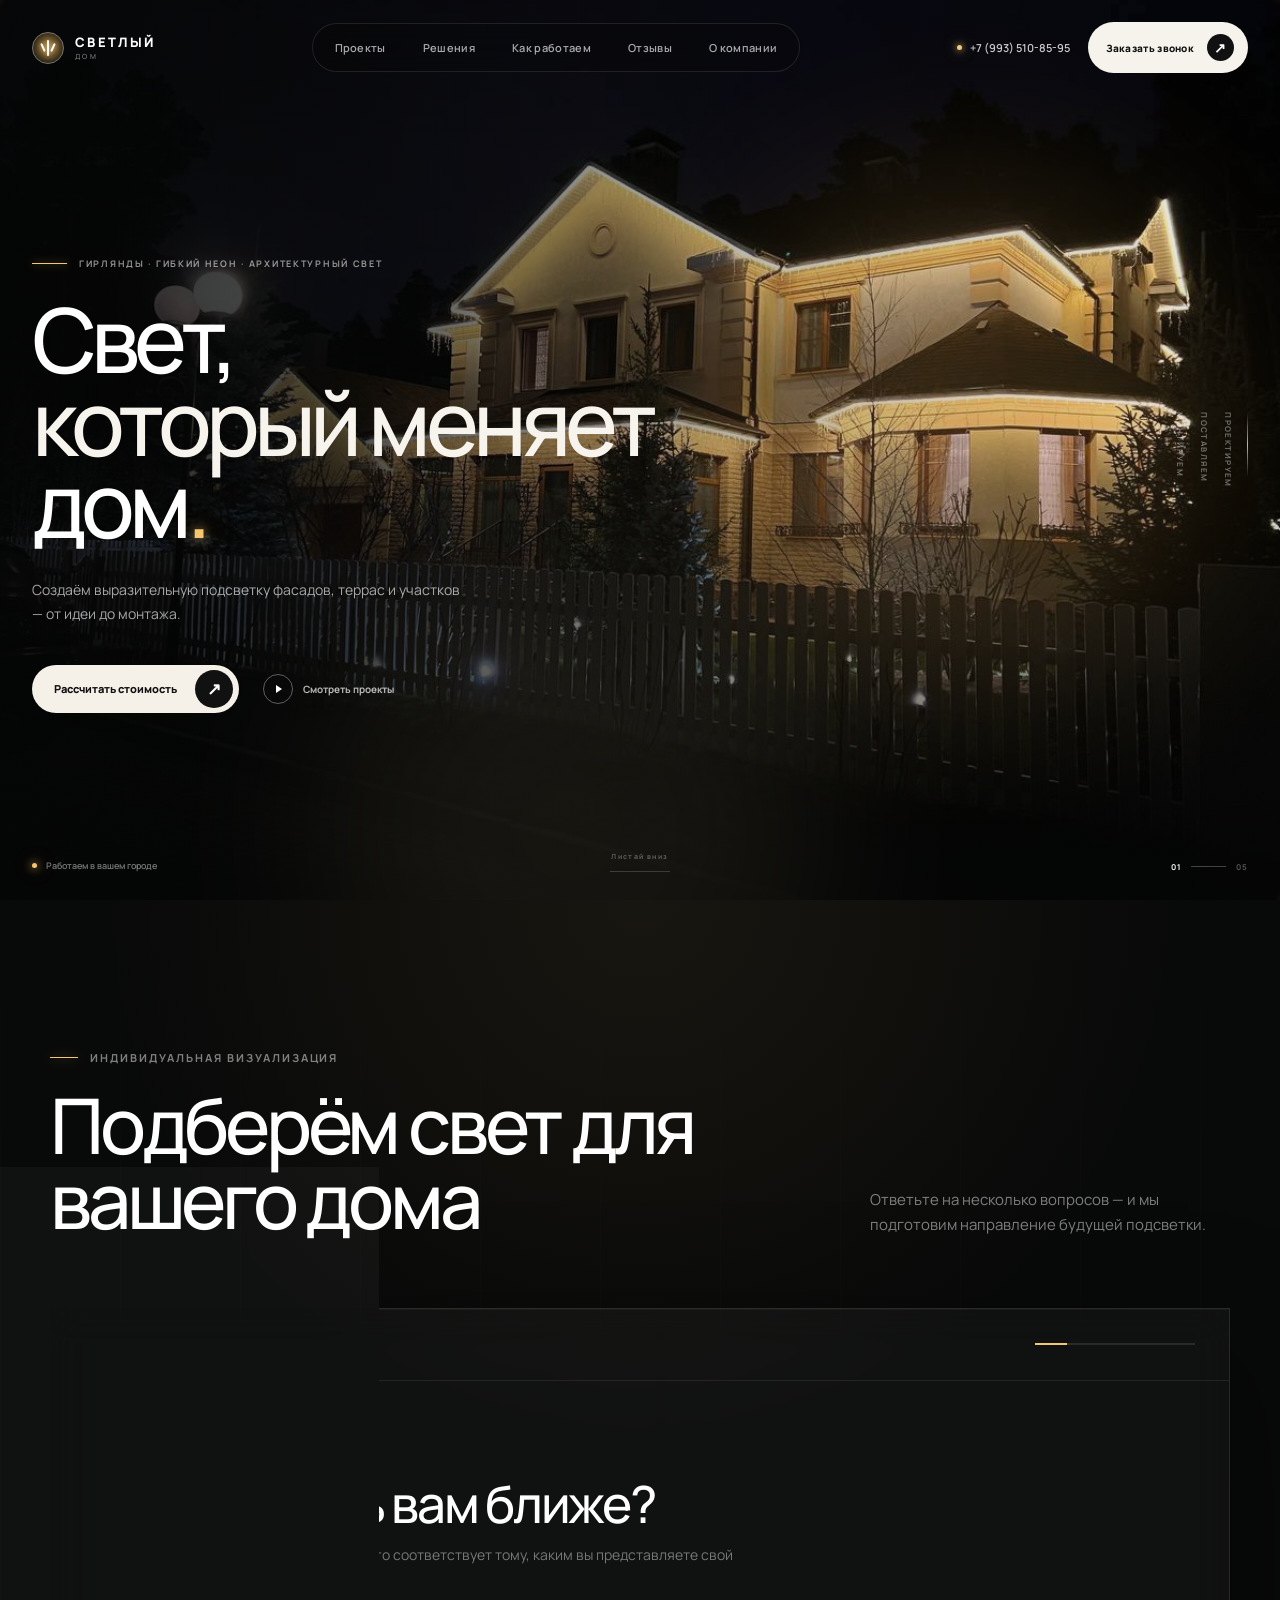
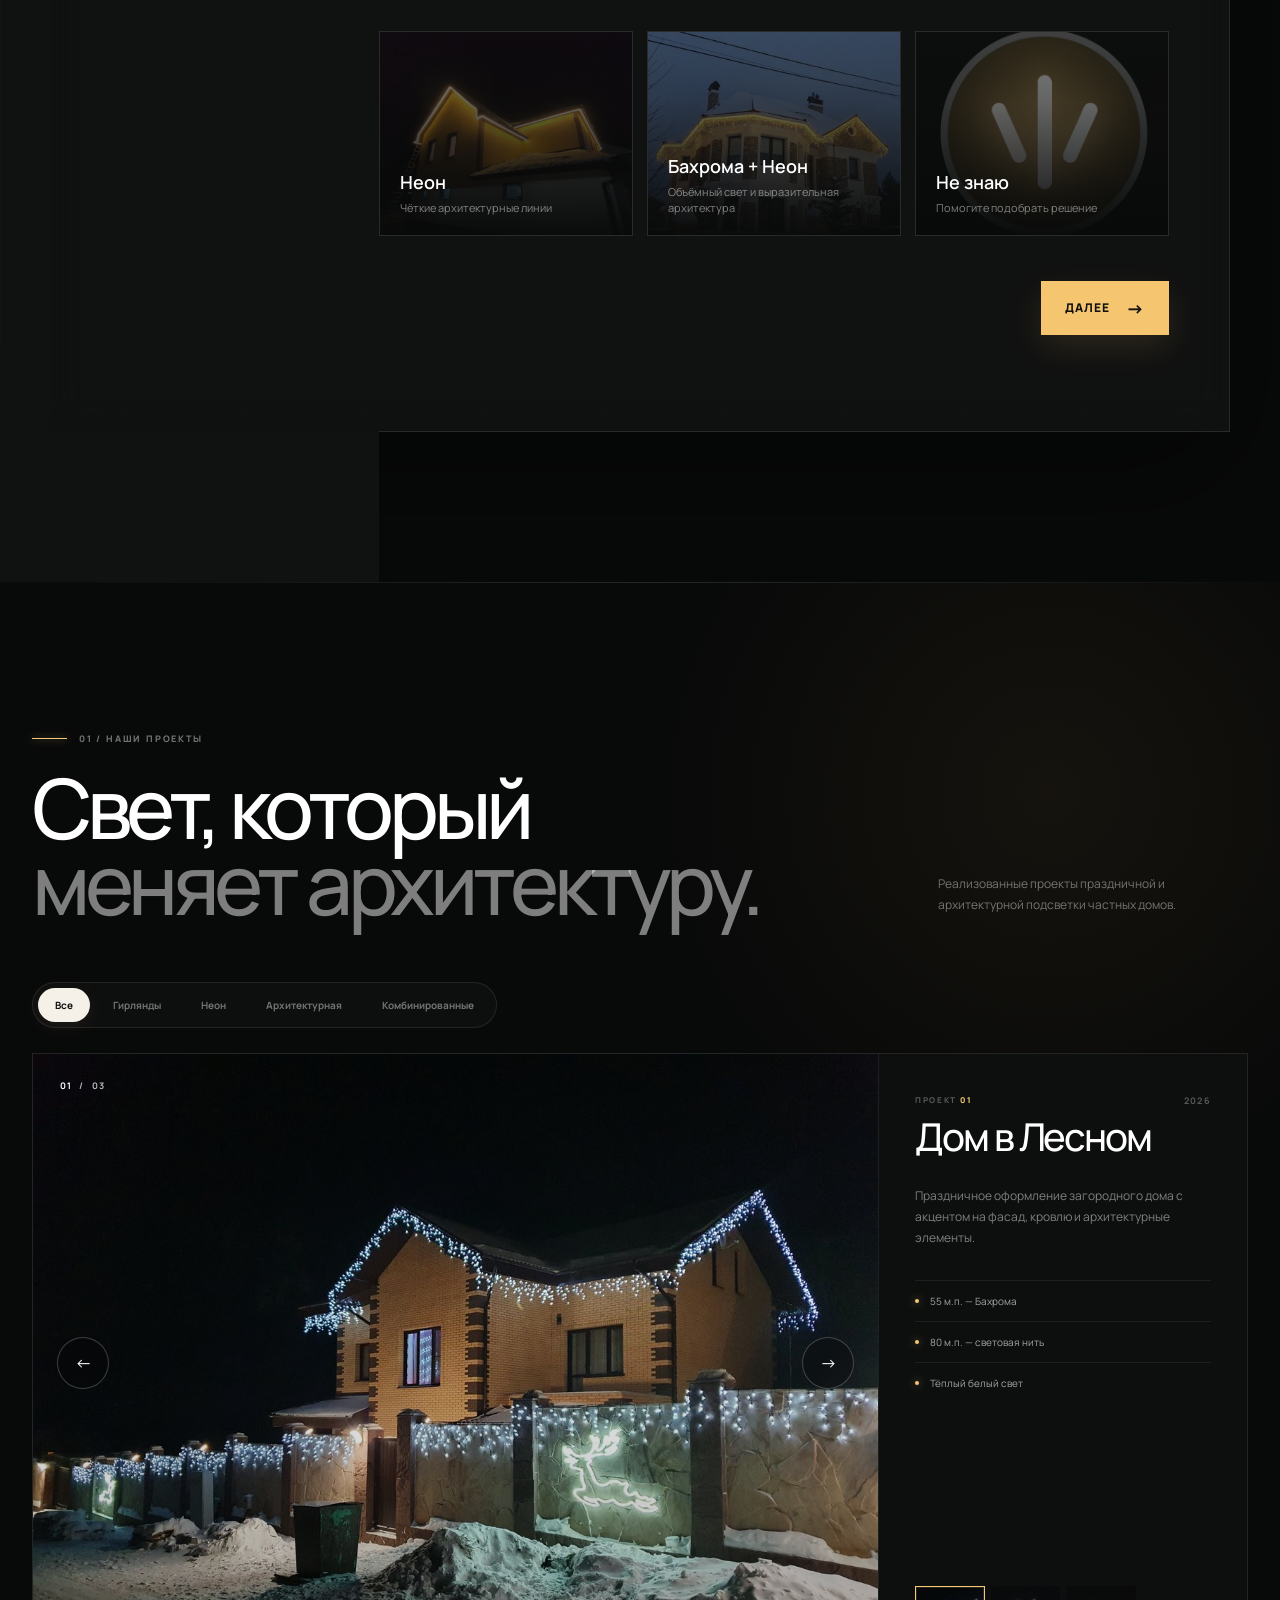
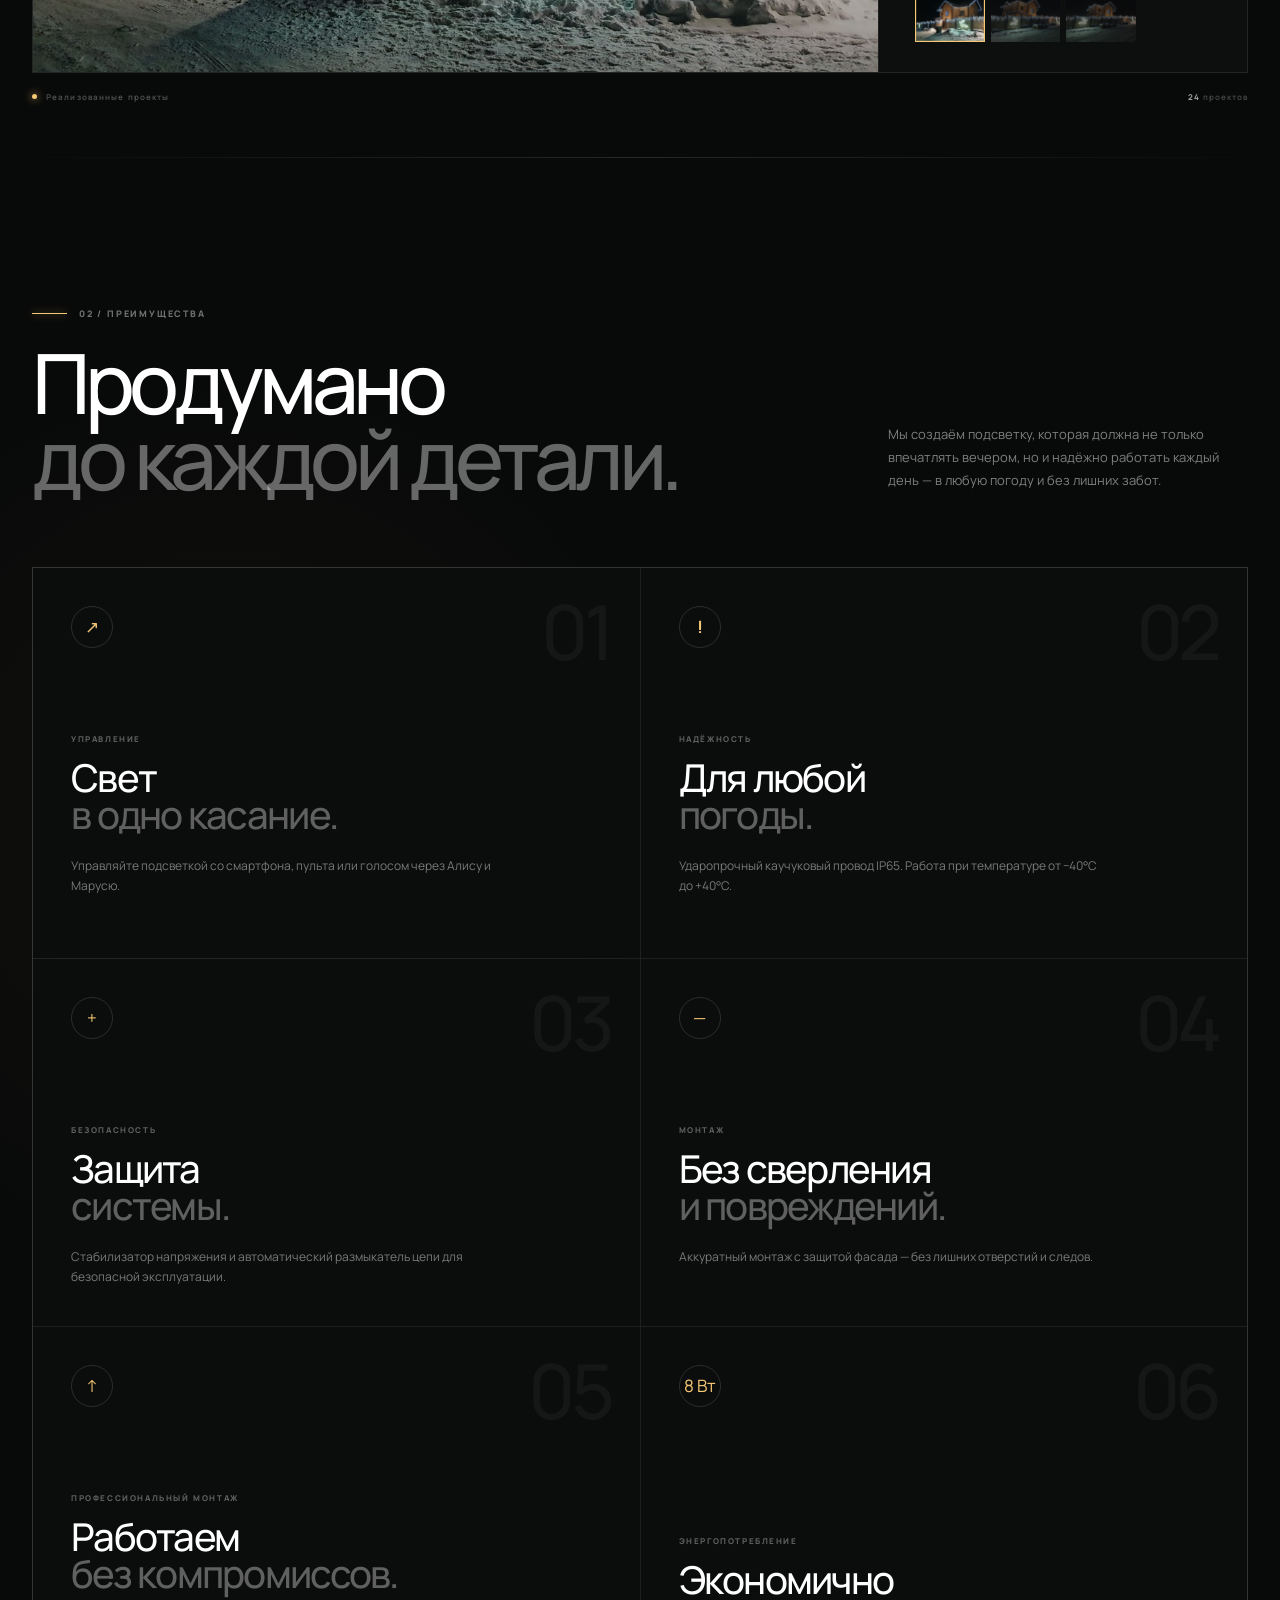
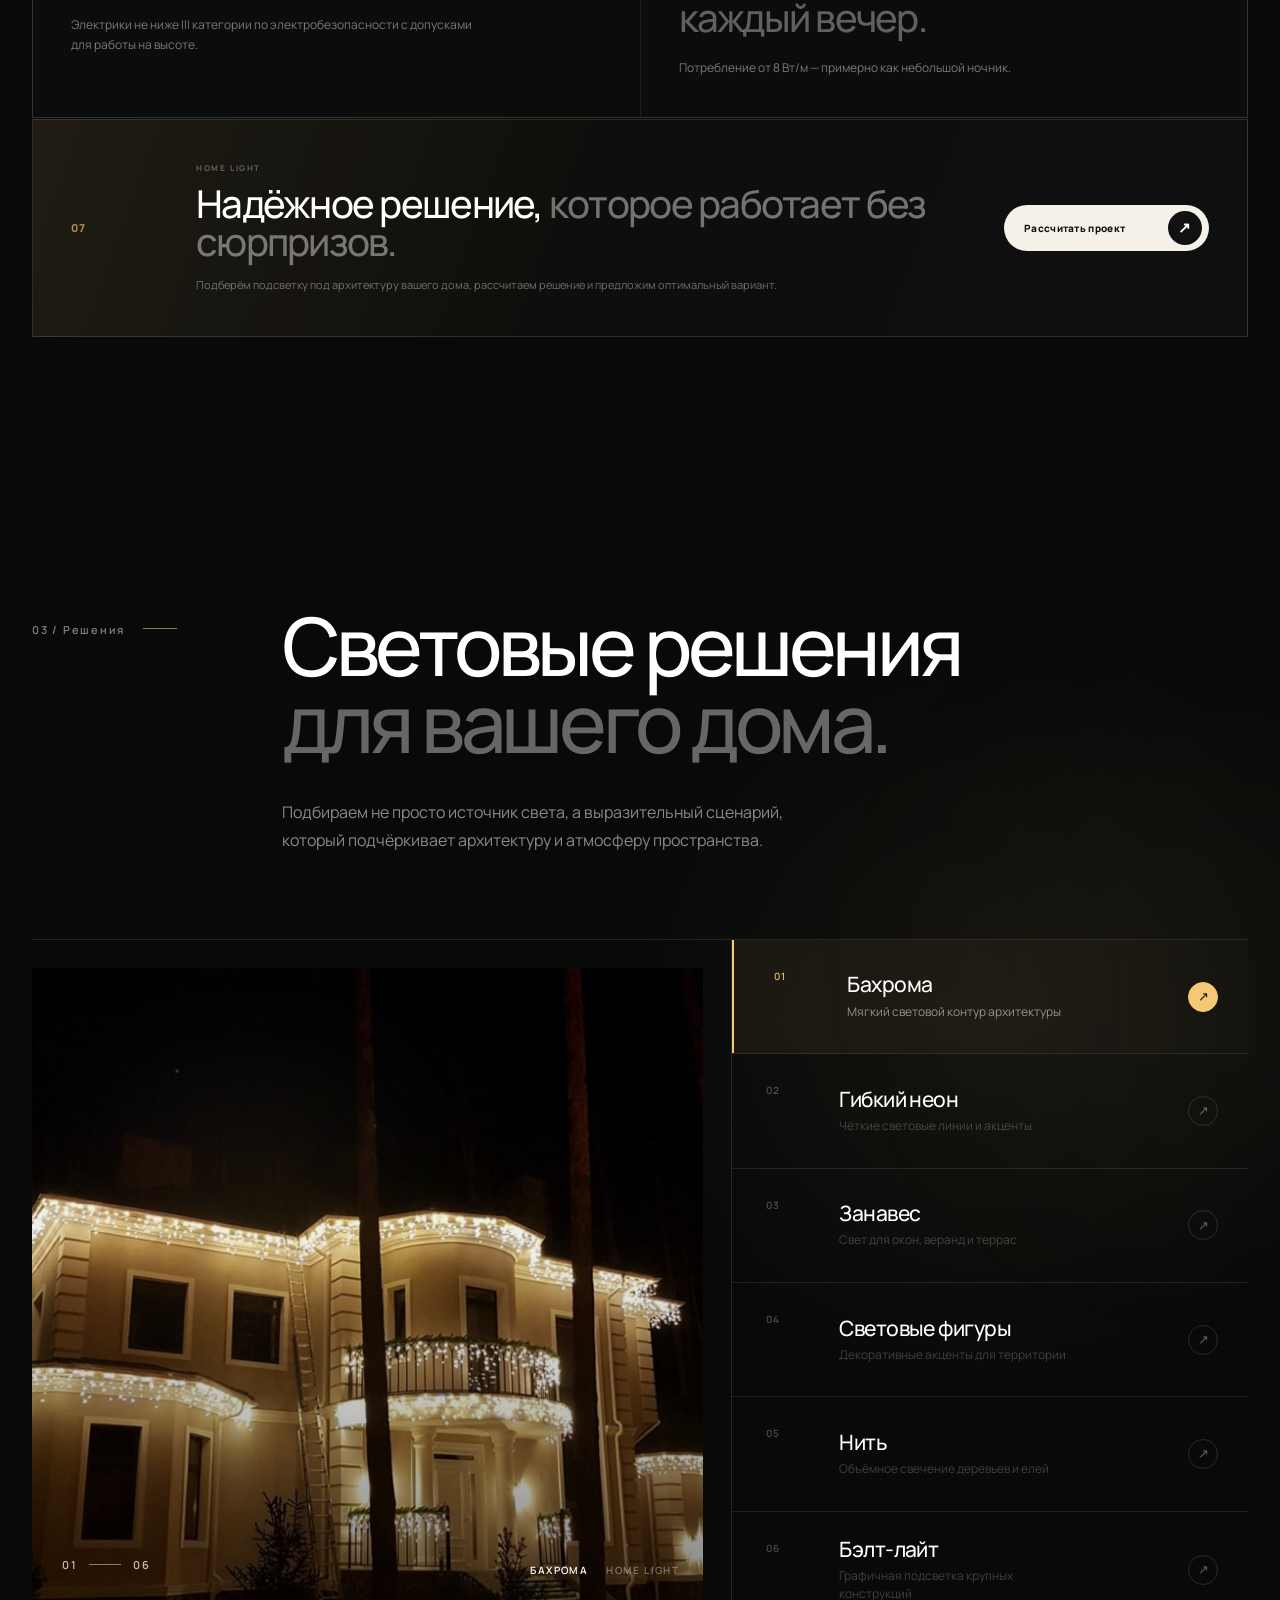
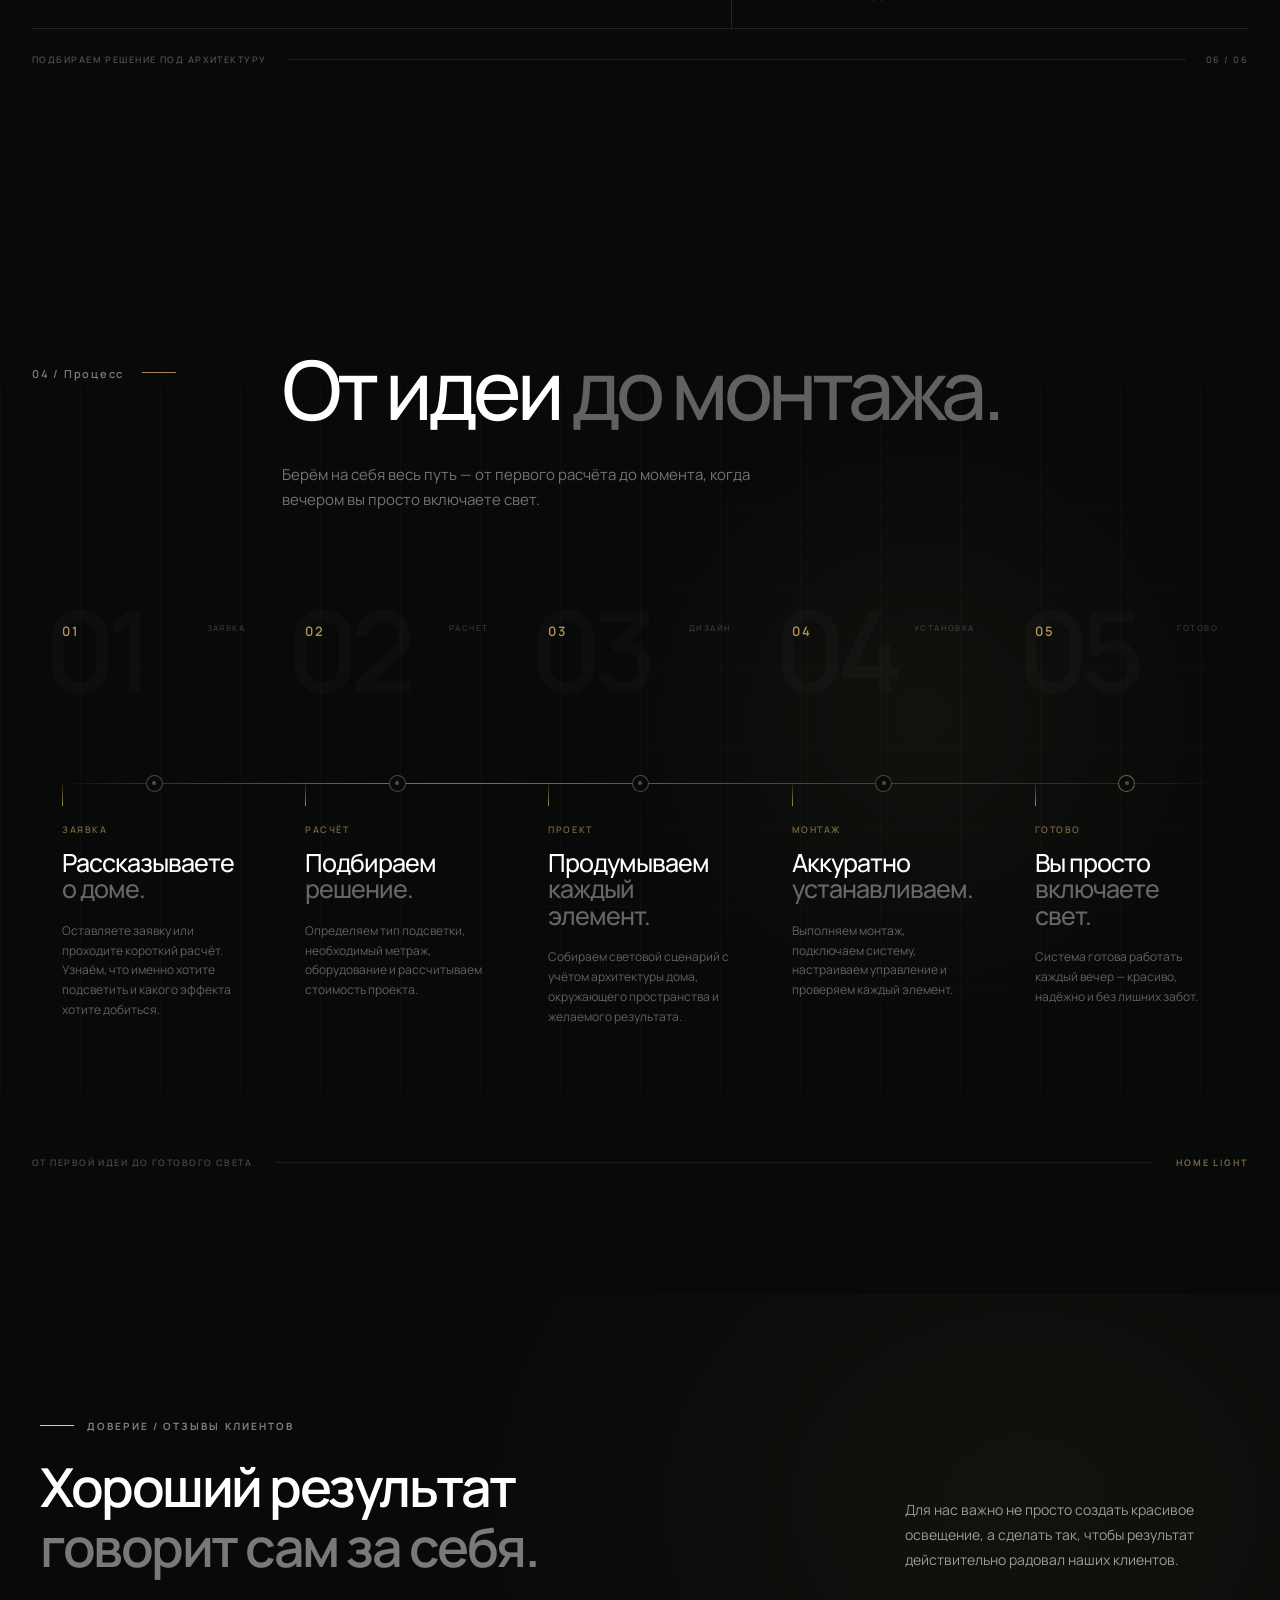
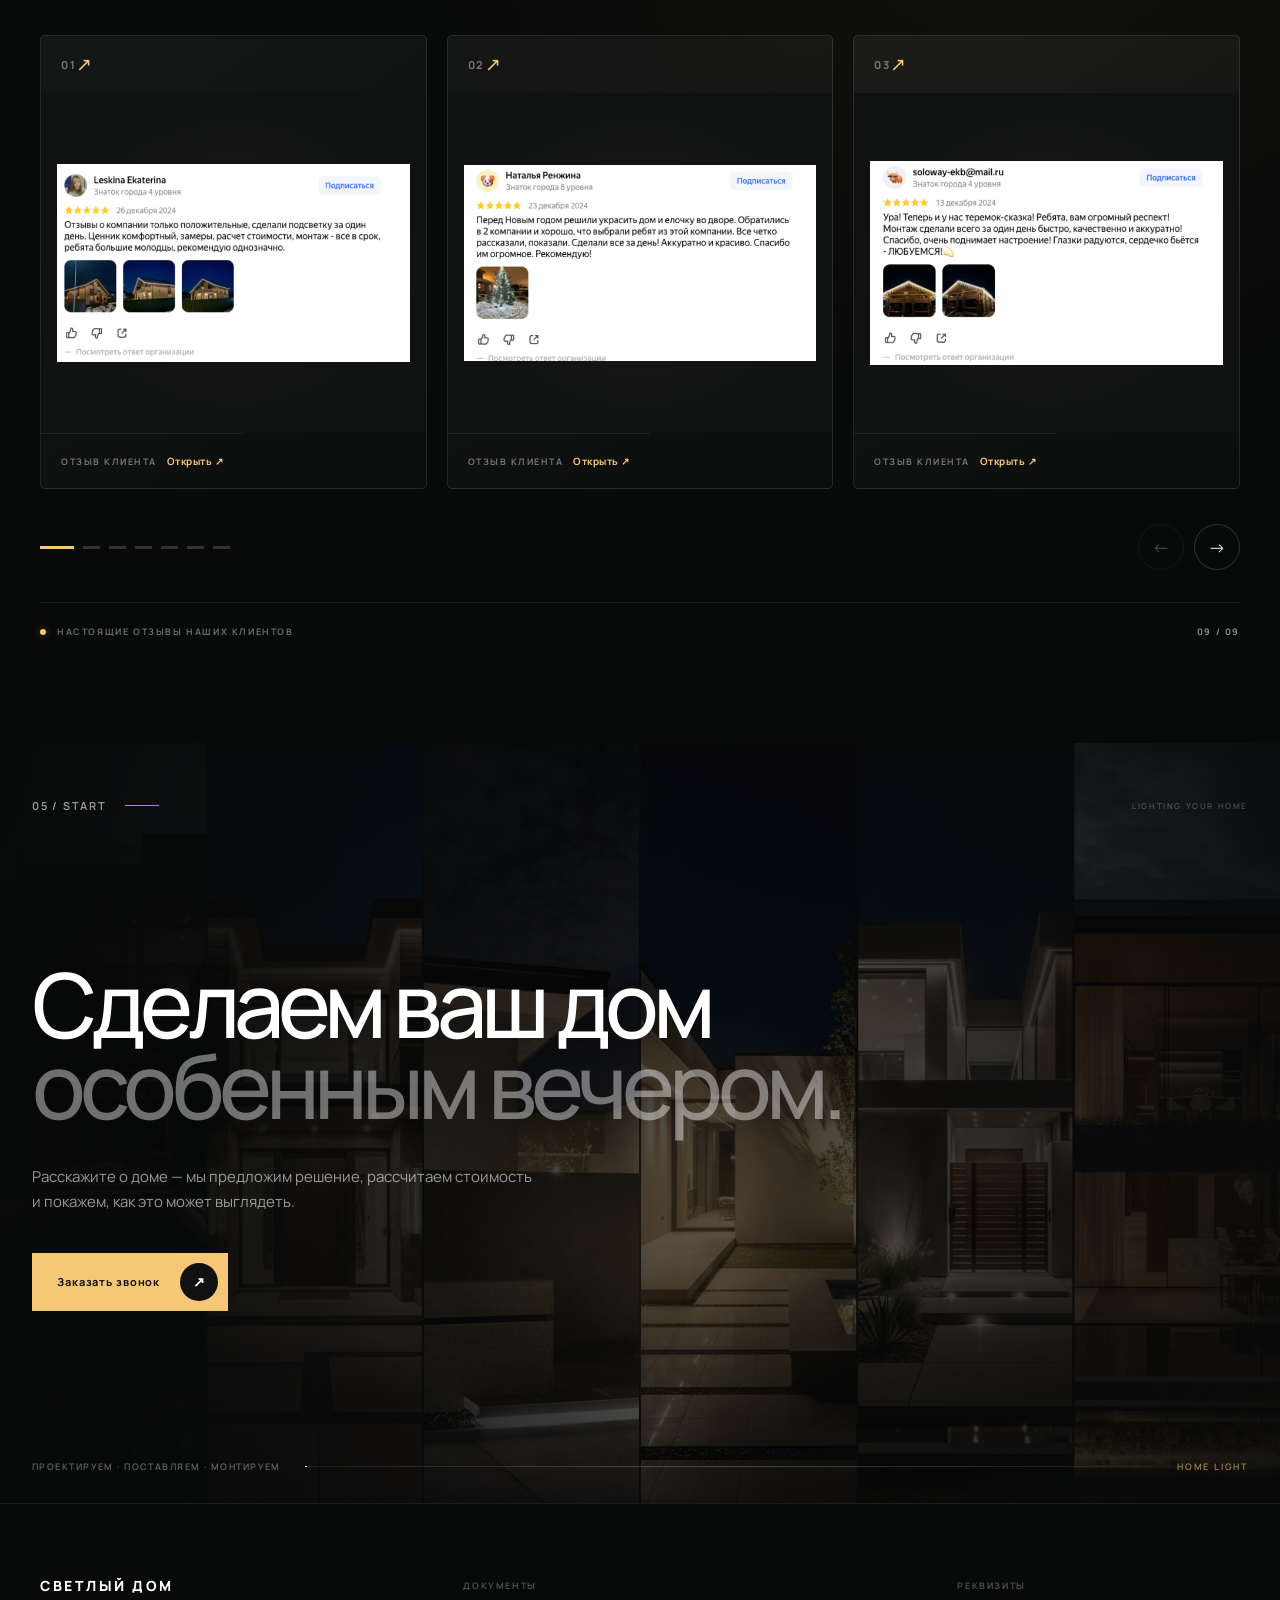
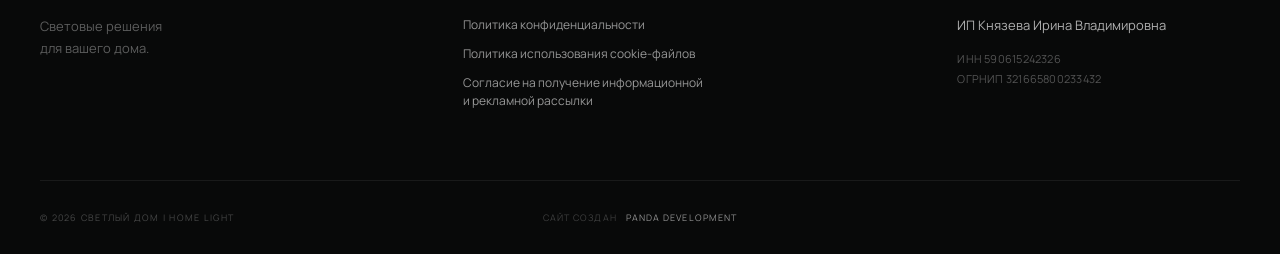
==== index.html @ 4252c8b1 "download_31_10_2026_4" ====
<!DOCTYPE html>
<html lang="ru">

<head>

<meta charset="UTF-8">
<meta name="viewport" content="width=device-width, initial-scale=1.0">

<meta name="theme-color" content="#080909">
<meta name="color-scheme" content="dark">

<!-- SEO -->
<title>Светлый дом | Home Light — световое оформление домов в Екатеринбурге</title>
<meta name="description" content="Световое оформление частных домов в Екатеринбурге и Свердловской области. Гирлянды, гибкий неон, световые фигуры и архитектурная подсветка. Проектирование, поставка и монтаж под ключ.">

<meta name="keywords" content="световое оформление домов, освещение домов, украшение домов гирляндами, гирлянды на дом, гибкий неон, архитектурная подсветка, праздничное освещение, световое оформление Екатеринбург">

<meta name="author" content="Светлый дом">
<meta name="robots" content="index, follow, max-image-preview:large, max-snippet:-1, max-video-preview:-1">
<meta name="googlebot" content="index, follow, max-image-preview:large, max-snippet:-1, max-video-preview:-1">
<meta name="yandex" content="index, follow">

<!-- Canonical -->
<link rel="canonical" href="https://homelight.pro/">

<!-- Open Graph -->
<meta property="og:type" content="website">
<meta property="og:site_name" content="Светлый дом">
<meta property="og:title" content="Светлый дом | Home Light — световое оформление домов в Екатеринбурге">
<meta property="og:description" content="Гирлянды, гибкий неон, световые фигуры и архитектурное освещение домов в Екатеринбурге и Свердловской области. Проектирование, поставка и монтаж под ключ.">
<meta property="og:url" content="https://homelight.pro/">
<meta property="og:image" content="https://homelight.pro/img/og-image.jpg">
<meta property="og:image:alt" content="Световое оформление частного дома — Светлый дом">
<meta property="og:image:type" content="image/jpeg">
<meta property="og:locale" content="ru_RU">

<!-- Twitter / X -->
<meta name="twitter:card" content="summary_large_image">
<meta name="twitter:title" content="Светлый дом — световое оформление домов в Екатеринбурге">
<meta name="twitter:description" content="Гирлянды, гибкий неон, световые фигуры и архитектурное освещение домов в Екатеринбурге и Свердловской области.">
<meta name="twitter:image" content="https://homelight.pro/img/og-image.jpg">
<meta name="twitter:image:alt" content="Световое оформление частного дома — Светлый дом">

<!-- Favicon -->
<link rel="icon" type="image/png" sizes="16x16" href="./img/favicon-16x16.png">
<link rel="icon" type="image/png" sizes="32x32" href="./img/favicon-32x32.png">
<link rel="icon" type="image/png" sizes="48x48" href="./img/favicon-48x48.png">
<link rel="icon" type="image/png" href="./img/favicon.png">
<link rel="shortcut icon" href="./img/favicon.ico">
<link rel="apple-touch-icon" sizes="180x180" href="./img/apple-touch-icon.png">

<!-- Web App / Mobile -->
<meta name="mobile-web-app-capable" content="yes">
<meta name="apple-mobile-web-app-capable" content="yes">
<meta name="apple-mobile-web-app-status-bar-style" content="black-translucent">
<meta name="apple-mobile-web-app-title" content="Светлый дом">

<!-- Geo -->
<meta name="geo.region" content="RU-SVE">
<meta name="geo.placename" content="Екатеринбург">
<meta name="language" content="Russian">

<!-- Structured Data -->
<script type="application/ld+json">
{
  "@context": "https://schema.org",
  "@graph": [
    {
      "@type": "LocalBusiness",
      "@id": "https://homelight.pro/#organization",
      "name": "Светлый дом",
      "description": "Праздничное и архитектурное световое оформление частных домов в Екатеринбурге и Свердловской области.",
      "url": "https://homelight.pro/",
      "telephone": "+7 993 510-85-95",
      "image": "https://homelight.pro/img/og-image.jpg",
      "logo": "https://homelight.pro/img/tg_icon_bot.png",
      "areaServed": [
        {
          "@type": "City",
          "name": "Екатеринбург"
        },
        {
          "@type": "AdministrativeArea",
          "name": "Свердловская область"
        }
      ],
      "knowsAbout": [
        "Световое оформление домов",
        "Праздничное освещение",
        "Архитектурная подсветка",
        "Гибкий неон",
        "Монтаж гирлянд",
        "Световые конструкции"
      ]
    },
    {
      "@type": "WebSite",
      "@id": "https://homelight.pro/#website",
      "url": "https://homelight.pro/",
      "name": "Светлый дом",
      "publisher": {
        "@id": "https://homelight.pro/#organization"
      },
      "inLanguage": "ru-RU"
    }
  ]
}
</script>



    <!-- Fonts -->
    <link rel="preconnect" href="https://fonts.googleapis.com">
    <link rel="preconnect" href="https://fonts.gstatic.com" crossorigin>
    <link href="https://fonts.googleapis.com/css2?family=Manrope:wght@400;500;600;700;800&display=swap" rel="stylesheet">

    <!-- Styles -->
    <link rel="stylesheet" href="css/style.css">

    <meta name="yandex-verification" content="eda698547a40a5c4" />
    <meta name="google-site-verification" content="OJqa89ma1x9_LigEY8CQxo10lDZOmf012eWq3gdptIA" />






<!-- Yandex.Metrika counter -->
<script type="text/javascript">
    (function(m,e,t,r,i,k,a){
        m[i]=m[i]||function(){(m[i].a=m[i].a||[]).push(arguments)};
        m[i].l=1*new Date();
        for (var j = 0; j < document.scripts.length; j++) {if (document.scripts[j].src === r) { return; }}
        k=e.createElement(t),a=e.getElementsByTagName(t)[0],k.async=1,k.src=r,a.parentNode.insertBefore(k,a)
    })(window, document,'script','https://mc.yandex.ru/metrika/tag.js?id=113551208', 'ym');

    ym(113551208, 'init', {ssr:true, webvisor:true, clickmap:true, referrer: document.referrer, url: location.href, accurateTrackBounce:true, trackLinks:true});
</script>
<noscript><div><img src="https://mc.yandex.ru/watch/113551208" style="position:absolute; left:-9999px;" alt="" /></div></noscript>
<!-- /Yandex.Metrika counter -->




</head>

<body>

<!-- =========================================================
     HEADER
========================================================= -->

<header class="site-header" id="siteHeader">

    <div class="header-inner">

        <!-- LOGO -->
        <a href="#" class="logo" aria-label="Главная">

            <span class="logo-mark">
                <span></span>
                <span></span>
                <span></span>
            </span>

            <span class="logo-text">
                <strong>СВЕТЛЫЙ</strong>
                <small>ДОМ</small>
            </span>

        </a>


        <!-- DESKTOP NAV -->
        <nav class="main-nav" aria-label="Основная навигация">

            <a href="#projects" class="nav-link">
                <span>Проекты</span>
            </a>

            <a href="#solutions" class="nav-link">
                <span>Решения</span>
            </a>

            <a href="#process" class="nav-link">
                <span>Как работаем</span>
            </a>

            <a href="#testimonials" class="nav-link">
                <span>Отзывы</span>
            </a>

            <a href="#about" class="nav-link">
                <span>О компании</span>
            </a>

        </nav>


        <!-- HEADER ACTIONS -->
        <div class="header-actions">

            <a href="tel:+79935108595" class="header-phone">
                <span class="phone-dot"></span>
                <span>+7 (993) 510-85-95</span>
            </a>

           <!--  <a href="#quiz" class="header-button">
                <span>Рассчитать стоимость</span>
                <span class="button-arrow">↗</span>
            </a> -->

            <a href="#"
           class="header-button callback-trigger">

            <span>Заказать звонок</span>

            <span class="button-arrow">↗</span>

             </a>

        </div>


        <!-- MOBILE MENU BUTTON -->
        <button
            class="menu-toggle"
            id="menuToggle"
            type="button"
            aria-label="Открыть меню"
            aria-expanded="false"
        >
            <span></span>
            <span></span>
        </button>

    </div>

</header>


<!-- =========================================================
     MOBILE MENU
========================================================= -->

<div class="mobile-menu" id="mobileMenu">

    <div class="mobile-menu-bg"></div>

    <div class="mobile-menu-inner">

        <div class="mobile-menu-top">

            <span class="mobile-menu-label">
                НАВИГАЦИЯ
            </span>

            <span class="mobile-menu-number">
                01 — 04
            </span>

        </div>


        <nav class="mobile-nav">

            <a href="#projects" class="mobile-nav-link">
                <span class="mobile-nav-number">01</span>
                <span class="mobile-nav-title">Проекты</span>
                <span class="mobile-nav-arrow">↗</span>
            </a>

            <a href="#solutions" class="mobile-nav-link">
                <span class="mobile-nav-number">02</span>
                <span class="mobile-nav-title">Решения</span>
                <span class="mobile-nav-arrow">↗</span>
            </a>

            <a href="#process" class="mobile-nav-link">
                <span class="mobile-nav-number">03</span>
                <span class="mobile-nav-title">Как работаем</span>
                <span class="mobile-nav-arrow">↗</span>
            </a>

            <a href="#testimonials" class="mobile-nav-link">
                <span class="mobile-nav-number">04</span>
                <span class="mobile-nav-title">Отзывы</span>
                <span class="mobile-nav-arrow">↗</span>
            </a>

<!--             <a href="#about" class="mobile-nav-link">
                <span class="mobile-nav-number">05</span>
                <span class="mobile-nav-title">О компании</span>
                <span class="mobile-nav-arrow">↗</span>
            </a> -->

        </nav>


        <div class="mobile-menu-bottom">

            <div>
                <span class="mobile-contact-label">Позвонить</span>
                <a href="tel:+79935108595">
                    +7 (993) 510-85-95
                </a>
            </div>

            <a href="#quiz" class="mobile-menu-cta">
                Рассчитать проект
                <span>↗</span>
            </a>

        </div>

    </div>

</div>


<!-- =========================================================
     HERO
========================================================= -->

<main>

<section class="hero" id="top">

    <!-- Background -->
    <div class="hero-background">

        <div class="hero-image"></div>

        <div class="hero-dark-overlay"></div>

        <div class="hero-vignette"></div>

        <!-- атмосферное свечение -->
        <div class="ambient-glow ambient-glow-1"></div>
        <div class="ambient-glow ambient-glow-2"></div>

    </div>


    <!-- Animated light -->
    <div class="light-trace light-trace-top"></div>
    <div class="light-trace light-trace-right"></div>
    <div class="light-trace light-trace-bottom"></div>


    <!-- HERO CONTENT -->
    <div class="hero-container">

        <div class="hero-content">

            <div class="hero-eyebrow">

                <span class="eyebrow-line"></span>

                <span>
                    ГИРЛЯНДЫ · ГИБКИЙ НЕОН · АРХИТЕКТУРНЫЙ СВЕТ
                </span>

            </div>


            <h1 class="hero-title">

                <span class="hero-title-line">
                    Свет,
                </span>

                <span class="hero-title-line hero-title-accent">
                    который меняет
                </span>

                <span class="hero-title-line">
                    дом<span class="title-dot">.</span>
                </span>

            </h1>


            <p class="hero-description">
                Создаём выразительную подсветку фасадов,
                террас и участков — от идеи до монтажа.
            </p>


            <div class="hero-actions">

                <a href="#quiz" class="hero-primary-button">

                    <span class="button-shine"></span>

                    <span>
                        Рассчитать стоимость
                    </span>

                    <span class="hero-button-arrow">
                        ↗
                    </span>

                </a>


                <a href="#projects" class="hero-secondary-button">

                    <span class="play-icon">
                        <span></span>
                    </span>

                    <span>
                        Смотреть проекты
                    </span>

                </a>

            </div>

        </div>


        <!-- HERO SIDE INFO -->

        <div class="hero-side-info">

            <div class="hero-side-line"></div>

            <span>
                ПРОЕКТИРУЕМ
            </span>

            <span>
                ПОСТАВЛЯЕМ
            </span>

            <span>
                МОНТИРУЕМ
            </span>

        </div>


        <!-- HERO BOTTOM -->

        <div class="hero-bottom">

            <div class="hero-location">
                <span class="location-pulse"></span>
                Работаем в вашем городе
            </div>


            <div class="scroll-indicator">

                <span class="scroll-text">
                    Листай вниз
                </span>

                <span class="scroll-line">
                    <span></span>
                </span>

            </div>


            <div class="hero-index">

                <span>01</span>

                <span class="hero-index-line"></span>

                <span>05</span>

            </div>

        </div>

    </div>


    <!-- Cursor glow -->
    <div class="cursor-glow" id="cursorGlow"></div>

</section>





 <section class="quiz-section" id="quiz">
      <div id="lightQuiz"></div>
  </section>
  




<!-- =========================================================
     PROJECTS
========================================================= -->

<section class="projects-section" id="projects">

    <div class="projects-container">

        <!-- HEADER -->

        <div class="projects-header">

            <div class="projects-heading">

                <div class="projects-kicker">
                    <span class="projects-kicker-line"></span>
                    <span>01 / НАШИ ПРОЕКТЫ</span>
                </div>

                <h2 class="projects-title">
                    Свет, который<br>
                    <span>меняет архитектуру.</span>
                </h2>

            </div>


            <div class="projects-intro">
                Реализованные проекты праздничной
                и архитектурной подсветки частных домов.
            </div>

        </div>



        <!-- FILTERS -->

        <div class="projects-filters" id="projectsFilters">

            <button
                type="button"
                class="project-filter active"
                data-filter="all"
            >
                Все
            </button>

            <button
                type="button"
                class="project-filter"
                data-filter="garland"
            >
                Гирлянды
            </button>

            <button
                type="button"
                class="project-filter"
                data-filter="neon"
            >
                Неон
            </button>

            <button
                type="button"
                class="project-filter"
                data-filter="architecture"
            >
                Архитектурная
            </button>

            <button
                type="button"
                class="project-filter"
                data-filter="combined"
            >
                Комбинированные
            </button>

        </div>



        <!-- PROJECT VIEWER -->

        <div class="projects-viewer" id="projectsViewer">

            <!-- MAIN IMAGE -->

            <div class="projects-main">

                <button
                    type="button"
                    class="project-image-button"
                    id="projectImageButton"
                    aria-label="Открыть фотографию проекта"
                >

                    <img
                        id="projectMainImage"
                        src="img/work/work_1.jpg"
                        alt=""
                    >

                    <div class="project-image-overlay"></div>

                    <div class="project-image-number">
                        <span id="projectCurrentImage">01</span>
                        <span>/</span>
                        <span id="projectTotalImages">04</span>
                    </div>

                    <div class="project-image-open">
                        <span>Открыть</span>
                        <span class="project-open-icon">↗</span>
                    </div>

                </button>



                <!-- ARROWS -->

                <button
                    type="button"
                    class="project-arrow project-arrow-prev"
                    id="projectPrev"
                    aria-label="Предыдущая фотография"
                >
                    ←
                </button>

                <button
                    type="button"
                    class="project-arrow project-arrow-next"
                    id="projectNext"
                    aria-label="Следующая фотография"
                >
                    →
                </button>

            </div>



            <!-- PROJECT INFO -->

            <div class="project-info">

                <div class="project-info-top">

                    <div>

                        <div class="project-number">
                            ПРОЕКТ <span id="projectNumber">01</span>
                        </div>

                        <h3
                            class="project-name"
                            id="projectName"
                        >
                            Дом в Тишнево
                        </h3>

                    </div>


                    <div
                        class="project-year"
                        id="projectYear"
                    >
                        2026
                    </div>

                </div>



                <div
                    class="project-description"
                    id="projectDescription"
                >
                    Комбинированная подсветка фасада,
                    террас и прилегающих зон.
                </div>



                <!-- STATS -->

                <div
                    class="project-stats"
                    id="projectStats"
                ></div>



                <!-- THUMBNAILS -->

                <div
                    class="project-thumbnails"
                    id="projectThumbnails"
                ></div>

            </div>

        </div>



        <!-- BOTTOM -->

        <div class="projects-bottom">

            <div class="projects-bottom-label">
                <span class="projects-bottom-dot"></span>
                Реализованные проекты
            </div>

            <div class="projects-bottom-count">
                <span id="projectsVisibleCount">05</span>
                проектов
            </div>

        </div>

    </div>

</section>



<!-- =========================================================
     PROJECT LIGHTBOX
========================================================= -->

<div
    class="project-lightbox"
    id="projectLightbox"
    aria-hidden="true"
>

    <div
        class="project-lightbox-backdrop"
        id="projectLightboxBackdrop"
    ></div>


    <div class="project-lightbox-window">

        <button
            type="button"
            class="project-lightbox-close"
            id="projectLightboxClose"
            aria-label="Закрыть"
        >
            ×
        </button>


        <div class="lightbox-counter">
            <span id="lightboxCurrent">01</span>
            <span>/</span>
            <span id="lightboxTotal">04</span>
        </div>


        <button
            type="button"
            class="lightbox-arrow lightbox-prev"
            id="lightboxPrev"
            aria-label="Предыдущая фотография"
        >
            ←
        </button>


        <div class="lightbox-image-wrap">

            <img
                id="lightboxImage"
                src=""
                alt=""
            >

        </div>

        <div class="lightbox-thumbnails" id="lightboxThumbnails">
            
        </div>


        <button
            type="button"
            class="lightbox-arrow lightbox-next"
            id="lightboxNext"
            aria-label="Следующая фотография"
        >
            →
        </button>


        <div class="lightbox-caption">

            <span id="lightboxProjectName">
                Дом в Тишнево
            </span>

            <span id="lightboxProjectYear">
                2026
            </span>

        </div>

    </div>

</div>





<!-- =========================================================
     ADVANTAGES
========================================================= -->

<section class="advantages-section" id="advantages">

    <div class="advantages-container">

        <!-- HEADER -->

        <div class="advantages-header">

            <div class="advantages-heading">

                <div class="advantages-kicker">
                    <span class="advantages-kicker-line"></span>
                    <span>02 / ПРЕИМУЩЕСТВА</span>
                </div>

                <h2 class="advantages-title">
                    Продумано
                    <span>до каждой детали.</span>
                </h2>

            </div>


            <div class="advantages-intro">
                Мы создаём подсветку, которая должна не только
                впечатлять вечером, но и надёжно работать каждый
                день — в любую погоду и без лишних забот.
            </div>

        </div>



        <!-- CARDS -->

        <div class="advantages-grid">

            <!-- 01 -->

            <article class="advantage-card advantage-card-large">

                <div class="advantage-number">
                    01
                </div>

                <div class="advantage-icon">
                    ↗
                </div>

                <div class="advantage-content">

                    <div class="advantage-label">
                        УПРАВЛЕНИЕ
                    </div>

                    <h3>
                        Свет
                        <span>в одно касание.</span>
                    </h3>

                    <p>
                        Управляйте подсветкой со смартфона,
                        пульта или голосом через Алису и Марусю.
                    </p>

                </div>

            </article>



            <!-- 02 -->

            <article class="advantage-card">

                <div class="advantage-number">
                    02
                </div>

                <div class="advantage-icon">
                    <b>!</b>
                </div>

                <div class="advantage-content">

                    <div class="advantage-label">
                        НАДЁЖНОСТЬ
                    </div>

                    <h3>
                        Для любой
                        <span>погоды.</span>
                    </h3>

                    <p>
                        Ударопрочный каучуковый провод IP65.
                        Работа при температуре от −40°C до +40°C.
                    </p>

                </div>

            </article>



            <!-- 03 -->

            <article class="advantage-card">

                <div class="advantage-number">
                    03
                </div>

                <div class="advantage-icon">
                    +
                </div>

                <div class="advantage-content">

                    <div class="advantage-label">
                        БЕЗОПАСНОСТЬ
                    </div>

                    <h3>
                        Защита
                        <span>системы.</span>
                    </h3>

                    <p>
                        Стабилизатор напряжения и автоматический
                        размыкатель цепи для безопасной эксплуатации.
                    </p>

                </div>

            </article>



            <!-- 04 -->

            <article class="advantage-card">

                <div class="advantage-number">
                    04
                </div>

                <div class="advantage-icon">
                    —
                </div>

                <div class="advantage-content">

                    <div class="advantage-label">
                        МОНТАЖ
                    </div>

                    <h3>
                        Без сверления
                        <span>и повреждений.</span>
                    </h3>

                    <p>
                        Аккуратный монтаж с защитой фасада —
                        без лишних отверстий и следов.
                    </p>

                </div>

            </article>



            <!-- 05 -->

            <article class="advantage-card">

                <div class="advantage-number">
                    05
                </div>

                <div class="advantage-icon">
                    ↑
                </div>

                <div class="advantage-content">

                    <div class="advantage-label">
                        ПРОФЕССИОНАЛЬНЫЙ МОНТАЖ
                    </div>

                    <h3>
                        Работаем
                        <span>без компромиссов.</span>
                    </h3>

                    <p>
                        Электрики не ниже III категории по
                        электробезопасности с допусками для работы
                        на высоте.
                    </p>

                </div>

            </article>



            <!-- 06 -->

            <article class="advantage-card advantage-card-large advantage-card-energy">

                <div class="advantage-number">
                    06
                </div>


                <div class="advantage-icon">
                    8 Вт
                </div>

                <div class="advantage-content">

                    <div class="advantage-label">
                        ЭНЕРГОПОТРЕБЛЕНИЕ
                    </div>

                    <h3>
                        Экономично
                        <span>каждый вечер.</span>
                    </h3>

                    <p>
                        Потребление от 8 Вт/м —
                        примерно как небольшой ночник.
                    </p>

                </div>

            </article>

        </div>



        <!-- CTA -->

        <div class="advantages-cta">

            <div class="advantages-cta-number">
                07
            </div>

            <div class="advantages-cta-content">

                <div class="advantages-cta-label">
                    HOME LIGHT
                </div>

                <h3>
                    Надёжное решение,
                    <span>которое работает без сюрпризов.</span>
                </h3>

                <p>
                    Подберём подсветку под архитектуру вашего дома,
                    рассчитаем решение и предложим оптимальный вариант.
                </p>

            </div>

            <a href="#quiz" class="advantages-cta-button">
                <span>Рассчитать проект</span>
                <span>↗</span>
            </a>

        </div>

    </div>

</section>







<section class="solutions-section" id="solutions">

    <div class="solutions-container">

        <!-- HEADER -->

        <div class="solutions-header">

            <div class="solutions-kicker">
                <span>03 / Решения</span>
                <i></i>
            </div>

            <div class="solutions-heading">
                <h2>
                    Световые решения<br>
                    <span>для вашего дома.</span>
                </h2>

                <p>
                    Подбираем не просто источник света,
                    а выразительный сценарий, который
                    подчёркивает архитектуру и атмосферу
                    пространства.
                </p>
            </div>

        </div>


        <!-- SHOWCASE -->

        <div class="solutions-showcase">

            <!-- IMAGE -->

            <div class="solutions-visual">

                <div class="solutions-image-wrap">

                    <div class="solutions-image-glow"></div>

                    <img
                        class="solutions-image"
                        id="solutionsImage"
                        src="img/work/bah_s.jpg"
                        alt="Бахрома"
                    >

                    <div class="solutions-image-overlay"></div>

                    <div class="solutions-image-number">
                        <span id="solutionsCurrent">01</span>
                        <i></i>
                        <span>06</span>
                    </div>

                </div>

                <div class="solutions-visual-caption">
                    <span id="solutionsCaption">Бахрома</span>
                    <span>HOME LIGHT</span>
                </div>

            </div>


            <!-- LIST -->

            <div class="solutions-list">

                <button
                    class="solution-item active"
                    type="button"
                    data-index="0"
                >

                    <span class="solution-number">01</span>

                    <span class="solution-content">
                        <strong>Бахрома</strong>
                        <small>
                            Мягкий световой контур
                            архитектуры
                        </small>
                    </span>

                    <span class="solution-arrow">↗</span>

                </button>


                <button
                    class="solution-item"
                    type="button"
                    data-index="1"
                >

                    <span class="solution-number">02</span>

                    <span class="solution-content">
                        <strong>Гибкий неон</strong>
                        <small>
                            Чёткие световые линии
                            и акценты
                        </small>
                    </span>

                    <span class="solution-arrow">↗</span>

                </button>


                <button
                    class="solution-item"
                    type="button"
                    data-index="2"
                >

                    <span class="solution-number">03</span>

                    <span class="solution-content">
                        <strong>Занавес</strong>
                        <small>
                            Свет для окон,
                            веранд и террас
                        </small>
                    </span>

                    <span class="solution-arrow">↗</span>

                </button>


                <button
                    class="solution-item"
                    type="button"
                    data-index="3"
                >

                    <span class="solution-number">04</span>

                    <span class="solution-content">
                        <strong>Световые фигуры</strong>
                        <small>
                            Декоративные акценты
                            для территории
                        </small>
                    </span>

                    <span class="solution-arrow">↗</span>

                </button>


                <button
                    class="solution-item"
                    type="button"
                    data-index="4"
                >

                    <span class="solution-number">05</span>

                    <span class="solution-content">
                        <strong>Нить</strong>
                        <small>
                            Объёмное свечение
                            деревьев и елей
                        </small>
                    </span>

                    <span class="solution-arrow">↗</span>

                </button>


                <button
                    class="solution-item"
                    type="button"
                    data-index="5"
                >

                    <span class="solution-number">06</span>

                    <span class="solution-content">
                        <strong>Бэлт-лайт</strong>
                        <small>
                            Графичная подсветка
                            крупных конструкций
                        </small>
                    </span>

                    <span class="solution-arrow">↗</span>

                </button>

            </div>

        </div>


        <!-- BOTTOM -->

        <div class="solutions-bottom">

            <span>
                ПОДБИРАЕМ РЕШЕНИЕ ПОД АРХИТЕКТУРУ
            </span>

            <span class="solutions-bottom-line"></span>

            <span>
                06 / 06
            </span>

        </div>

    </div>

</section>






<!-- =========================================================
     PROCESS
========================================================= -->

<section class="process-section" id="process">

    <div class="process-container">

        <!-- HEADER -->

        <div class="process-header">

            <div class="process-kicker">
                <span>04 / Процесс</span>
                <i></i>
            </div>

            <div class="process-heading">

                <h2>
                    От идеи
                    <span>до монтажа.</span>
                </h2>

                <p>
                    Берём на себя весь путь — от первого расчёта
                    до момента, когда вечером вы просто включаете свет.
                </p>

            </div>

        </div>


        <!-- PROCESS PATH -->

        <div class="process-path">

            <div class="process-line">

                <div class="process-line-base"></div>

                <div class="process-line-progress"></div>

                <div class="process-line-light"></div>

            </div>


            <!-- 01 -->

            <article class="process-step process-step-1">

                <div class="process-step-top">

                    <span class="process-step-number">
                        01
                    </span>

                    <span class="process-step-status">
                        ЗАЯВКА
                    </span>

                </div>

                <div class="process-node">
                    <span></span>
                </div>

                <div class="process-step-content">

                    <div class="process-step-label">
                        ЗАЯВКА
                    </div>

                    <h3>
                        Рассказываете
                        <span>о доме.</span>
                    </h3>

                    <p>
                        Оставляете заявку или проходите
                        короткий расчёт. Узнаём, что именно
                        хотите подсветить и какого эффекта
                        хотите добиться.
                    </p>

                </div>

            </article>


            <!-- 02 -->

            <article class="process-step process-step-2">

                <div class="process-step-top">

                    <span class="process-step-number">
                        02
                    </span>

                    <span class="process-step-status">
                        РАСЧЕТ
                    </span>

                </div>

                <div class="process-node">
                    <span></span>
                </div>

                <div class="process-step-content">

                    <div class="process-step-label">
                        РАСЧЁТ
                    </div>

                    <h3>
                        Подбираем
                        <span>решение.</span>
                    </h3>

                    <p>
                        Определяем тип подсветки, необходимый
                        метраж, оборудование и рассчитываем
                        стоимость проекта.
                    </p>

                </div>

            </article>


            <!-- 03 -->

            <article class="process-step process-step-3">

                <div class="process-step-top">

                    <span class="process-step-number">
                        03
                    </span>

                    <span class="process-step-status">
                        ДИЗАЙН
                    </span>

                </div>

                <div class="process-node">
                    <span></span>
                </div>

                <div class="process-step-content">

                    <div class="process-step-label">
                        ПРОЕКТ
                    </div>

                    <h3>
                        Продумываем
                        <span>каждый элемент.</span>
                    </h3>

                    <p>
                        Собираем световой сценарий с учётом
                        архитектуры дома, окружающего пространства
                        и желаемого результата.
                    </p>

                </div>

            </article>


            <!-- 04 -->

            <article class="process-step process-step-4">

                <div class="process-step-top">

                    <span class="process-step-number">
                        04
                    </span>

                    <span class="process-step-status">
                        УСТАНОВКА
                    </span>

                </div>

                <div class="process-node">
                    <span></span>
                </div>

                <div class="process-step-content">

                    <div class="process-step-label">
                        МОНТАЖ
                    </div>

                    <h3>
                        Аккуратно
                        <span>устанавливаем.</span>
                    </h3>

                    <p>
                        Выполняем монтаж, подключаем систему,
                        настраиваем управление и проверяем
                        каждый элемент.
                    </p>

                </div>

            </article>


            <!-- 05 -->

            <article class="process-step process-step-5">

                <div class="process-step-top">

                    <span class="process-step-number">
                        05
                    </span>

                    <span class="process-step-status">
                        ГОТОВО
                    </span>

                </div>

                <div class="process-node process-node-final">
                    <span></span>
                </div>

                <div class="process-step-content">

                    <div class="process-step-label">
                        ГОТОВО
                    </div>

                    <h3>
                        Вы просто
                        <span>включаете свет.</span>
                    </h3>

                    <p>
                        Система готова работать каждый вечер —
                        красиво, надёжно и без лишних забот.
                    </p>

                </div>

            </article>

        </div>


        <!-- FOOTER LINE -->

        <div class="process-bottom">

            <span>
                ОТ ПЕРВОЙ ИДЕИ ДО ГОТОВОГО СВЕТА
            </span>

            <div class="process-bottom-line">
                <span></span>
            </div>

            <strong>
                HOME LIGHT
            </strong>

        </div>

    </div>

</section>



<!-- =========================================================
     TESTIMONIALS
========================================================= -->

<section class="testimonials-section" id="testimonials">

    <div class="testimonials-container">

        <!-- HEADER -->

        <div class="testimonials-header">

            <div class="testimonials-heading">

                <div class="testimonials-kicker">
                    <span class="testimonials-kicker-line"></span>
                    <span>ДОВЕРИЕ / ОТЗЫВЫ КЛИЕНТОВ</span>
                </div>

                <h2 class="testimonials-title">
                    Хороший результат
                    <span>говорит сам за себя.</span>
                </h2>

            </div>

            <div class="testimonials-intro">
                Для нас важно не просто создать красивое освещение,
                а сделать так, чтобы результат действительно радовал
                наших клиентов.
            </div>

        </div>


        <!-- SLIDER -->

        <div class="testimonials-slider" id="testimonialsSlider">

            <div class="testimonials-viewport" id="testimonialsViewport">

                <div class="testimonials-track" id="testimonialsTrack">

                    <!-- 01 -->
                    <div class="testimonial-slide">
                        <button
                            class="testimonial-card"
                            type="button"
                            data-testimonial="0"
                            aria-label="Открыть отзыв 1"
                        >
                            <span class="testimonial-card-top">
                                <span class="testimonial-card-number">01</span>
                                <span class="testimonial-card-icon">↗</span>
                            </span>

                            <span class="testimonial-image-wrap">
                                <img
                                    src="img/testimonials/testimonials_1.jpg"
                                    alt="Отзыв клиента 1"
                                    loading="lazy"
                                >
                            </span>

                            <span class="testimonial-card-bottom">
                                <span>ОТЗЫВ КЛИЕНТА</span>
                                <span class="testimonial-open-label">Открыть ↗</span>
                            </span>
                        </button>
                    </div>


                    <!-- 02 -->
                    <div class="testimonial-slide">
                        <button
                            class="testimonial-card"
                            type="button"
                            data-testimonial="1"
                            aria-label="Открыть отзыв 2"
                        >
                            <span class="testimonial-card-top">
                                <span class="testimonial-card-number">02</span>
                                <span class="testimonial-card-icon">↗</span>
                            </span>

                            <span class="testimonial-image-wrap">
                                <img
                                    src="img/testimonials/testimonials_2.jpg"
                                    alt="Отзыв клиента 2"
                                    loading="lazy"
                                >
                            </span>

                            <span class="testimonial-card-bottom">
                                <span>ОТЗЫВ КЛИЕНТА</span>
                                <span class="testimonial-open-label">Открыть ↗</span>
                            </span>
                        </button>
                    </div>


                    <!-- 03 -->
                    <div class="testimonial-slide">
                        <button
                            class="testimonial-card"
                            type="button"
                            data-testimonial="2"
                            aria-label="Открыть отзыв 3"
                        >
                            <span class="testimonial-card-top">
                                <span class="testimonial-card-number">03</span>
                                <span class="testimonial-card-icon">↗</span>
                            </span>

                            <span class="testimonial-image-wrap">
                                <img
                                    src="img/testimonials/testimonials_3.jpg"
                                    alt="Отзыв клиента 3"
                                    loading="lazy"
                                >
                            </span>

                            <span class="testimonial-card-bottom">
                                <span>ОТЗЫВ КЛИЕНТА</span>
                                <span class="testimonial-open-label">Открыть ↗</span>
                            </span>
                        </button>
                    </div>


                    <!-- 04 -->
                    <div class="testimonial-slide">
                        <button
                            class="testimonial-card"
                            type="button"
                            data-testimonial="3"
                            aria-label="Открыть отзыв 4"
                        >
                            <span class="testimonial-card-top">
                                <span class="testimonial-card-number">04</span>
                                <span class="testimonial-card-icon">↗</span>
                            </span>

                            <span class="testimonial-image-wrap">
                                <img
                                    src="img/testimonials/testimonials_4.jpg"
                                    alt="Отзыв клиента 4"
                                    loading="lazy"
                                >
                            </span>

                            <span class="testimonial-card-bottom">
                                <span>ОТЗЫВ КЛИЕНТА</span>
                                <span class="testimonial-open-label">Открыть ↗</span>
                            </span>
                        </button>
                    </div>


                    <!-- 05 -->
                    <div class="testimonial-slide">
                        <button
                            class="testimonial-card"
                            type="button"
                            data-testimonial="4"
                            aria-label="Открыть отзыв 5"
                        >
                            <span class="testimonial-card-top">
                                <span class="testimonial-card-number">05</span>
                                <span class="testimonial-card-icon">↗</span>
                            </span>

                            <span class="testimonial-image-wrap">
                                <img
                                    src="img/testimonials/testimonials_5.jpg"
                                    alt="Отзыв клиента 5"
                                    loading="lazy"
                                >
                            </span>

                            <span class="testimonial-card-bottom">
                                <span>ОТЗЫВ КЛИЕНТА</span>
                                <span class="testimonial-open-label">Открыть ↗</span>
                            </span>
                        </button>
                    </div>


                    <!-- 06 -->
                    <div class="testimonial-slide">
                        <button
                            class="testimonial-card"
                            type="button"
                            data-testimonial="5"
                            aria-label="Открыть отзыв 6"
                        >
                            <span class="testimonial-card-top">
                                <span class="testimonial-card-number">06</span>
                                <span class="testimonial-card-icon">↗</span>
                            </span>

                            <span class="testimonial-image-wrap">
                                <img
                                    src="img/testimonials/testimonials_6.jpg"
                                    alt="Отзыв клиента 6"
                                    loading="lazy"
                                >
                            </span>

                            <span class="testimonial-card-bottom">
                                <span>ОТЗЫВ КЛИЕНТА</span>
                                <span class="testimonial-open-label">Открыть ↗</span>
                            </span>
                        </button>
                    </div>


                    <!-- 07 -->
                    <div class="testimonial-slide">
                        <button
                            class="testimonial-card"
                            type="button"
                            data-testimonial="6"
                            aria-label="Открыть отзыв 7"
                        >
                            <span class="testimonial-card-top">
                                <span class="testimonial-card-number">07</span>
                                <span class="testimonial-card-icon">↗</span>
                            </span>

                            <span class="testimonial-image-wrap">
                                <img
                                    src="img/testimonials/testimonials_7.jpg"
                                    alt="Отзыв клиента 7"
                                    loading="lazy"
                                >
                            </span>

                            <span class="testimonial-card-bottom">
                                <span>ОТЗЫВ КЛИЕНТА</span>
                                <span class="testimonial-open-label">Открыть ↗</span>
                            </span>
                        </button>
                    </div>


                    <!-- 08 -->
                    <div class="testimonial-slide">
                        <button
                            class="testimonial-card"
                            type="button"
                            data-testimonial="7"
                            aria-label="Открыть отзыв 8"
                        >
                            <span class="testimonial-card-top">
                                <span class="testimonial-card-number">08</span>
                                <span class="testimonial-card-icon">↗</span>
                            </span>

                            <span class="testimonial-image-wrap">
                                <img
                                    src="img/testimonials/testimonials_8.jpg"
                                    alt="Отзыв клиента 8"
                                    loading="lazy"
                                >
                            </span>

                            <span class="testimonial-card-bottom">
                                <span>ОТЗЫВ КЛИЕНТА</span>
                                <span class="testimonial-open-label">Открыть ↗</span>
                            </span>
                        </button>
                    </div>


                    <!-- 09 -->
                    <div class="testimonial-slide">
                        <button
                            class="testimonial-card"
                            type="button"
                            data-testimonial="8"
                            aria-label="Открыть отзыв 9"
                        >
                            <span class="testimonial-card-top">
                                <span class="testimonial-card-number">09</span>
                                <span class="testimonial-card-icon">↗</span>
                            </span>

                            <span class="testimonial-image-wrap">
                                <img
                                    src="img/testimonials/testimonials_9.jpg"
                                    alt="Отзыв клиента 9"
                                    loading="lazy"
                                >
                            </span>

                            <span class="testimonial-card-bottom">
                                <span>ОТЗЫВ КЛИЕНТА</span>
                                <span class="testimonial-open-label">Открыть</span>
                            </span>
                        </button>
                    </div>

                </div>

            </div>


            <!-- CONTROLS -->

            <div class="testimonials-controls">

                <div class="testimonials-pagination"
                     id="testimonialsPagination"
                     aria-label="Страницы отзывов">
                </div>

                <div class="testimonials-arrows">

                    <button
                        type="button"
                        class="testimonials-arrow"
                        id="testimonialsPrev"
                        aria-label="Предыдущие отзывы"
                    >
                        ←
                    </button>

                    <button
                        type="button"
                        class="testimonials-arrow"
                        id="testimonialsNext"
                        aria-label="Следующие отзывы"
                    >
                        →
                    </button>

                </div>

            </div>

        </div>


        <!-- BOTTOM -->

        <div class="testimonials-bottom">

            <span class="testimonials-bottom-dot"></span>

            <span>НАСТОЯЩИЕ ОТЗЫВЫ НАШИХ КЛИЕНТОВ</span>

            <span class="testimonials-bottom-count">09 / 09</span>

        </div>

    </div>

</section>


<!-- =========================================================
     TESTIMONIAL LIGHTBOX
========================================================= -->

<div
    class="testimonial-lightbox"
    id="testimonialLightbox"
    aria-hidden="true"
>

    <div
        class="testimonial-lightbox-backdrop"
        id="testimonialLightboxBackdrop"
    ></div>

    <div
        class="testimonial-lightbox-window"
        role="dialog"
        aria-modal="true"
        aria-label="Просмотр отзыва"
    >

        <div class="testimonial-lightbox-top">

            <span class="testimonial-lightbox-label">
                ОТЗЫВ КЛИЕНТА
            </span>

            <button
                type="button"
                class="testimonial-lightbox-close"
                id="testimonialLightboxClose"
                aria-label="Закрыть"
            >
                ×
            </button>

        </div>

        <div class="testimonial-lightbox-image-wrap">

            <img
                src=""
                alt="Отзыв клиента"
                id="testimonialLightboxImage"
            >

        </div>

        <div class="testimonial-lightbox-bottom">

            <span id="testimonialLightboxCounter">01 / 09</span>

            <div class="testimonial-lightbox-arrows">

                <button
                    type="button"
                    id="testimonialLightboxPrev"
                    aria-label="Предыдущий отзыв"
                >
                    ←
                </button>

                <button
                    type="button"
                    id="testimonialLightboxNext"
                    aria-label="Следующий отзыв"
                >
                    →
                </button>

            </div>

        </div>

    </div>

</div>




<!-- =========================================================
     FINAL CTA
========================================================= -->

<section class="final-cta" id="about">

    <!-- PHOTO MOSAIC -->

    <div class="final-cta-media">

        <div class="final-cta-photo final-cta-photo-1">
            <img src="img/work/cta_1.jpg" alt="">
        </div>

        <div class="final-cta-photo final-cta-photo-2">
            <img src="img/work/cta_2.jpg" alt="">
        </div>

        <div class="final-cta-photo final-cta-photo-3">
            <img src="img/work/cta_3.jpg" alt="">
        </div>

        <div class="final-cta-photo final-cta-photo-4">
            <img src="img/work/cta_4.jpg" alt="">
        </div>

        <div class="final-cta-photo final-cta-photo-5">
            <img src="img/work/cta_5.jpg" alt="">
        </div>

        <div class="final-cta-photo final-cta-photo-6">
            <img src="img/work/cta_6.jpg" alt="">
        </div>

    </div>


    <!-- DARK CINEMATIC OVERLAY -->

    <div class="final-cta-overlay"></div>

    <div class="final-cta-vignette"></div>


    <div class="final-cta-container">

        <!-- TOP -->

        <div class="final-cta-top">

            <div class="final-cta-kicker">

                <span>05 / START</span>

                <i></i>

            </div>

            <span class="final-cta-top-label">
                LIGHTING YOUR HOME
            </span>

        </div>


        <!-- MAIN -->

        <div class="final-cta-main">

            <div class="final-cta-copy">

                <h2>
                    Сделаем ваш дом
                    <span>особенным вечером.</span>
                </h2>

                <p>
                    Расскажите о доме — мы предложим решение,
                    рассчитаем стоимость и покажем,
                    как это может выглядеть.
                </p>

                <a href="#" class="final-cta-button callback-trigger">

                    <span>
                        Заказать звонок
                    </span>

                    <span class="final-cta-button-arrow">
                        ↗
                    </span>

                </a>

            </div>

        </div>


        <!-- BOTTOM ROUTE -->

        <div class="final-cta-bottom">

            <span>
                ПРОЕКТИРУЕМ · ПОСТАВЛЯЕМ · МОНТИРУЕМ
            </span>

            <div class="final-cta-route">

                <span class="final-cta-route-line"></span>

                <span class="final-cta-route-light"></span>

            </div>

            <strong>
                HOME LIGHT
            </strong>

        </div>

    </div>

</section>





<!-- =========================================================
     FOOTER
========================================================= -->

<footer class="site-footer">

    <div class="footer-inner">

        <div class="footer-top">

            <!-- BRAND -->
            <div class="footer-brand">

                <div class="footer-brand-name">
                    СВЕТЛЫЙ ДОМ
                </div>

                <div class="footer-brand-text">
                    Световые решения<br>
                    для вашего дома.
                </div>

            </div>


            <!-- LEGAL -->
            <div class="footer-legal">

                <div class="footer-label">
                    ДОКУМЕНТЫ
                </div>

                <div class="footer-links">

                    <a href="privacy.html">
                        Политика конфиденциальности
                    </a>

                    <a href="cookie.html">
                        Политика использования cookie-файлов
                    </a>

                    <a href="advertising.html">
                        Согласие на получение информационной<br class="footer-desktop-break">
                        и рекламной рассылки
                    </a>

                </div>

            </div>


            <!-- COMPANY -->
            <div class="footer-company">
                <div class="footer-label">
                    РЕКВИЗИТЫ
                </div>


            <div class="footer-company-name">
                ИП Князева Ирина Владимировна
            </div>

            <div class="footer-company-details">
                ИНН 590615242326<br>
                ОГРНИП 321665800233432
            </div>


            </div>


        </div>


        <!-- BOTTOM -->

        <div class="footer-bottom">

            <div class="footer-copy">
                © 2026 СВЕТЛЫЙ ДОМ | HOME LIGHT
            </div>

            <div class="footer-developed">

                <span>
                    САЙТ СОЗДАН
                </span>

                <a
                    href="https://pandadevco.com"
                    target="_self"
                    rel="noopener"
                >
                    PANDA DEVELOPMENT
                </a>

            </div>

<!--             <a
                href="https://pandadevelopment.ru"
                class="footer-panda-link"
                target="_self"
                rel="noopener"
            >
                pandadevelopment.ru
            </a> -->

        </div>

    </div>

</footer>




</main>




<!-- =========================================================
     CALLBACK MODAL
========================================================= -->

<div class="callback-modal" id="callbackModal">

    <div class="callback-modal-overlay" id="callbackModalOverlay"></div>

    <div class="callback-modal-window">

        <button
            type="button"
            class="callback-modal-close"
            id="callbackModalClose"
            aria-label="Закрыть"
        >
            ×
        </button>

        <div class="callback-modal-content">

            <div class="callback-modal-kicker">
                ОБРАТНЫЙ ЗВОНОК
            </div>

            <h2 class="callback-modal-title">
                Остались вопросы?
            </h2>

            <p class="callback-modal-text">
                Оставьте номер телефона — мы свяжемся с вами
                и ответим на все вопросы по проекту.
            </p>


            <form id="callbackForm">

                <div class="callback-field">

                    <input
                        type="text"
                        name="name"
                        autocomplete="name"
                        placeholder="Ваше имя"
                        required
                    >

                </div>


                <div class="callback-field">

                    <input
                        type="tel"
                        name="phone"
                        autocomplete="tel"
                        inputmode="tel"
                        placeholder="+7 (___) ___-__-__"
                        required
                    >

                </div>


                <label class="callback-consent">

                    <input
                        type="checkbox"
                        name="personalConsent"
                        required
                    >

                    <span> Я даю согласие на обработку <a href="privacy.html" rel="noopener"> <u>персональных данных</u> </a> </span>

                </label>


                <div
                    class="callback-error"
                    id="callbackFormError"
                ></div>


                <button
                    type="submit"
                    class="callback-submit"
                >
                    <span>Перезвоните мне</span>
                    <span>↗</span>
                </button>

            </form>


            <div
                class="callback-success"
                id="callbackSuccess"
            >

                <div class="callback-success-icon">
                    ✓
                </div>

                <h3>
                    Заявка отправлена
                </h3>

                <p>
                    Спасибо! Мы свяжемся с вами в ближайшее время.
                </p>

            </div>

        </div>

    </div>

</div>







<!-- MOBILE CALLBACK TAB -->
<button
    type="button"
    class="mobile-callback-tab callback-trigger"
    aria-label="Заказать обратный звонок"
>
    <span class="mobile-callback-tab-line"></span>

    <span class="mobile-callback-tab-text">
        ЗАКАЗАТЬ ЗВОНОК
    </span>

    <span class="mobile-callback-tab-dot"></span>
</button>





<script src="./js/jquery-371min.js"></script>
<script src="./js/jquerymaskedinputmin.js"></script>
<script src="js/script.js"></script>
<script src="js/testimonials.js"></script>
<link rel="stylesheet" href="quiz/quiz.css">

<script src="quiz/quiz.js"></script>
</body>
</html>
---- css/style.css ----
/* =========================================================
   RESET
========================================================= */

* {
    margin: 0;
    padding: 0;
    box-sizing: border-box;
}

html {
    scroll-behavior: smooth;
}

body {
    background: #080909;
    color: #fff;
    font-family: "Manrope", sans-serif;
    overflow-x: hidden;
}

body.menu-open {
    overflow: hidden;
}

a {
    color: inherit;
    text-decoration: none;
}

button {
    font: inherit;
}

::selection {
    background: #ffffff;
    color: #080909;
}


/* =========================================================
   HEADER
========================================================= */

.site-header {
    position: fixed;
    top: 0;
    left: 0;

    width: 100%;

    z-index: 1000;

    padding: 22px 32px;

    transition:
        padding 0.5s ease,
        background 0.5s ease,
        backdrop-filter 0.5s ease;
}

.site-header.scrolled {
    padding-top: 12px;
    padding-bottom: 12px;

    background: rgba(7, 8, 8, 0.68);

    backdrop-filter: blur(18px);
    -webkit-backdrop-filter: blur(18px);

    border-bottom: 1px solid rgba(255, 255, 255, 0.08);
}


.header-inner {
    width: 100%;
    max-width: 1540px;

    margin: 0 auto;

    display: flex;
    align-items: center;
    justify-content: space-between;

    gap: 30px;
}


/* =========================================================
   LOGO
========================================================= */

.logo {
    display: flex;
    align-items: center;

    gap: 11px;

    position: relative;
    z-index: 1100;
}

.logo-mark {
    width: 32px;
    height: 32px;

    position: relative;

    display: flex;
    align-items: center;
    justify-content: center;

    border: 1px solid rgba(255, 255, 255, 0.45);

    border-radius: 50%;

    overflow: hidden;
}

.logo-mark::before {
    content: "";

    position: absolute;

    width: 45px;
    height: 45px;

    background: radial-gradient(
        circle,
        rgba(255, 200, 100, 0.75),
        transparent 65%
    );

    filter: blur(6px);

    animation: logoGlow 3s ease-in-out infinite;
}

.logo-mark span {
    position: relative;

    display: block;

    width: 2px;
    height: 13px;

    margin: 0 1.5px;

    background: #fff;

    border-radius: 5px;

    box-shadow:
        0 0 5px rgba(255, 220, 160, 0.9),
        0 0 12px rgba(255, 170, 80, 0.45);
}

.logo-mark span:nth-child(1) {
    transform: rotate(-24deg);
    height: 9px;
}

.logo-mark span:nth-child(2) {
    height: 16px;
}

.logo-mark span:nth-child(3) {
    transform: rotate(24deg);
    height: 9px;
}

.logo-text {
    display: flex;
    flex-direction: column;

    line-height: 1;
}

.logo-text strong {
    font-size: 13px;
    font-weight: 800;
    letter-spacing: 0.18em;
}

.logo-text small {
    margin-top: 4px;

    font-size: 7px;
    font-weight: 500;

    letter-spacing: 0.34em;

    color: rgba(255, 255, 255, 0.48);
}


/* =========================================================
   NAV
========================================================= */

.main-nav {
    display: flex;
    align-items: center;

    gap: 3px;

    padding: 5px;

    border: 1px solid rgba(255, 255, 255, 0.10);

    background: rgba(8, 9, 9, 0.28);

    backdrop-filter: blur(15px);
    -webkit-backdrop-filter: blur(15px);

    border-radius: 100px;
}

.nav-link {
    position: relative;

    padding: 11px 17px;

    color: rgba(255, 255, 255, 0.66);

    font-size: 11px;
    font-weight: 600;

    letter-spacing: 0.03em;

    border-radius: 100px;

    transition:
        color 0.3s ease,
        background 0.3s ease;
}

.nav-link::after {
    content: "";

    position: absolute;

    left: 50%;
    bottom: 6px;

    width: 3px;
    height: 3px;

    transform: translateX(-50%) scale(0);

    background: #ffd58a;

    border-radius: 50%;

    box-shadow:
        0 0 7px #ffd58a,
        0 0 15px rgba(255, 180, 80, 0.8);

    transition: transform 0.3s ease;
}

.nav-link:hover {
    color: #fff;

    background: rgba(255, 255, 255, 0.07);
}

.nav-link:hover::after {
    transform: translateX(-50%) scale(1);
}


/* =========================================================
   HEADER ACTIONS
========================================================= */

.header-actions {
    display: flex;
    align-items: center;

    gap: 18px;
}

.header-phone {
    display: flex;
    align-items: center;

    gap: 8px;

    font-size: 11px;
    font-weight: 600;

    color: rgba(255, 255, 255, 0.78);

    transition: color 0.3s ease;
}

.header-phone:hover {
    color: #fff;
}

.phone-dot {
    width: 5px;
    height: 5px;

    background: #f7c978;

    border-radius: 50%;

    box-shadow:
        0 0 7px #f7c978,
        0 0 14px rgba(247, 201, 120, 0.55);

    animation: phonePulse 2s infinite;
}


.header-button {
    display: flex;
    align-items: center;

    gap: 13px;

    padding: 12px 14px 12px 18px;

    color: #111;

    background: #f6f3ed;

    border-radius: 100px;

    font-size: 10px;
    font-weight: 800;

    letter-spacing: 0.03em;

    transition:
        transform 0.3s ease,
        box-shadow 0.3s ease,
        background 0.3s ease;
}

.header-button:hover {
    transform: translateY(-2px);

    background: #fff;

    box-shadow:
        0 8px 30px rgba(255, 220, 160, 0.18);
}

.button-arrow {
    width: 27px;
    height: 27px;

    display: flex;
    align-items: center;
    justify-content: center;

    color: #fff;

    background: #111;

    border-radius: 50%;

    font-size: 14px;
}


/* =========================================================
   MOBILE MENU BUTTON
========================================================= */

.menu-toggle {
    display: none;

    position: relative;
    z-index: 1100;

    width: 46px;
    height: 46px;

    border: 1px solid rgba(255, 255, 255, 0.18);

    background: rgba(0, 0, 0, 0.22);

    backdrop-filter: blur(12px);
    -webkit-backdrop-filter: blur(12px);

    border-radius: 50%;

    cursor: pointer;
}

.menu-toggle span {
    position: absolute;

    left: 50%;

    width: 17px;
    height: 1px;

    background: #fff;

    transition:
        transform 0.4s ease,
        top 0.4s ease;
}

.menu-toggle span:first-child {
    top: 19px;
    transform: translateX(-50%);
}

.menu-toggle span:last-child {
    top: 26px;
    transform: translateX(-50%);
}

.menu-toggle.active span:first-child {
    top: 22px;
    transform: translateX(-50%) rotate(45deg);
}

.menu-toggle.active span:last-child {
    top: 22px;
    transform: translateX(-50%) rotate(-45deg);
}


/* =========================================================
   MOBILE MENU
========================================================= */

.mobile-menu {
    position: fixed;

    inset: 0;

    z-index: 900;

    visibility: hidden;

    opacity: 0;

    transition:
        opacity 0.45s ease,
        visibility 0.45s ease;
}

.mobile-menu.active {
    visibility: visible;
    opacity: 1;
}

.mobile-menu-bg {
    position: absolute;

    inset: 0;

    background:
        radial-gradient(
            circle at 85% 15%,
            rgba(255, 183, 93, 0.13),
            transparent 30%
        ),
        #080909;
}

.mobile-menu-inner {
    position: relative;

    height: 100%;

    padding:
        120px
        28px
        28px;

    display: flex;
    flex-direction: column;
}

.mobile-menu-top {
    display: flex;
    justify-content: space-between;

    color: rgba(255, 255, 255, 0.4);

    font-size: 9px;
    font-weight: 700;

    letter-spacing: 0.2em;
}

.mobile-nav {
    margin-top: 55px;

    display: flex;
    flex-direction: column;
}

.mobile-nav-link {
    display: grid;

    grid-template-columns: 35px 1fr 30px;

    align-items: center;

    padding: 22px 0;

    border-bottom: 1px solid rgba(255, 255, 255, 0.10);

    transform: translateY(20px);

    opacity: 0;

    transition:
        opacity 0.5s ease,
        transform 0.5s ease;
}

.mobile-menu.active .mobile-nav-link {
    opacity: 1;
    transform: translateY(0);
}

.mobile-menu.active .mobile-nav-link:nth-child(1) {
    transition-delay: 0.08s;
}

.mobile-menu.active .mobile-nav-link:nth-child(2) {
    transition-delay: 0.13s;
}

.mobile-menu.active .mobile-nav-link:nth-child(3) {
    transition-delay: 0.18s;
}

.mobile-menu.active .mobile-nav-link:nth-child(4) {
    transition-delay: 0.23s;
}

.mobile-nav-number {
    color: rgba(255, 255, 255, 0.3);

    font-size: 9px;
}

.mobile-nav-title {
    font-size: clamp(27px, 8vw, 38px);

    font-weight: 500;

    letter-spacing: -0.04em;
}

.mobile-nav-arrow {
    color: #f3c779;

    font-size: 22px;

    text-align: right;
}

.mobile-menu-bottom {
    margin-top: auto;

    display: flex;
    flex-direction: column;

    gap: 25px;

    font-size: 12px;
}

.mobile-contact-label {
    display: block;

    margin-bottom: 5px;

    color: rgba(255, 255, 255, 0.4);

    font-size: 9px;
    letter-spacing: 0.12em;
}

.mobile-menu-cta {
    display: flex;
    justify-content: space-between;
    align-items: center;

    padding: 17px 20px;

    color: #111;

    background: #f5f1e9;

    border-radius: 100px;

    font-size: 11px;
    font-weight: 800;
}

.mobile-menu-cta span {
    font-size: 18px;
}


/* =========================================================
   HERO
========================================================= */

.hero {
    position: relative;

    min-height: 100svh;

    height: max(760px, 100svh);

    overflow: hidden;

    background: #080909;
}

.hero-background {
    position: absolute;

    inset: 0;

    overflow: hidden;
}

.hero-image {
    position: absolute;

    inset: -2%;

   background-image: url("../img/work/hero_1.jpg");
    background-size: cover;
    background-position: center;

    transform:
        scale(1.03);

    transition:
        transform 1.2s cubic-bezier(.2,.7,.2,1);
}

.hero:hover .hero-image {
    transform:
        scale(1.045);
}


/* DARK OVERLAY */

.hero-dark-overlay {
    position: absolute;

    inset: 0;

    background:
        linear-gradient(
            90deg,
            rgba(4, 5, 5, 0.88) 0%,
            rgba(4, 5, 5, 0.70) 27%,
            rgba(4, 5, 5, 0.28) 57%,
            rgba(4, 5, 5, 0.05) 100%
        );
}


/* BOTTOM GRADIENT */

.hero-vignette {
    position: absolute;

    inset: 0;

    background:
        linear-gradient(
            0deg,
            rgba(4, 5, 5, 0.94) 0%,
            rgba(4, 5, 5, 0.25) 27%,
            transparent 55%
        );

    pointer-events: none;
}


/* =========================================================
   AMBIENT LIGHT
========================================================= */

.ambient-glow {
    position: absolute;

    width: 500px;
    height: 500px;

    border-radius: 50%;

    filter: blur(90px);

    pointer-events: none;

    opacity: 0.15;
}

.ambient-glow-1 {
    right: 5%;
    top: 20%;

    background: #ffb84d;

    animation:
        ambientMove1 8s ease-in-out infinite alternate;
}

.ambient-glow-2 {
    left: 25%;
    bottom: -20%;

    background: #ffe0a5;

    opacity: 0.07;

    animation:
        ambientMove2 11s ease-in-out infinite alternate;
}


/* =========================================================
   LIGHT TRACE
========================================================= */

.light-trace {
    position: absolute;

    z-index: 4;

    pointer-events: none;

    background: linear-gradient(
        90deg,
        transparent,
        rgba(255, 214, 146, 0.9),
        #fff,
        rgba(255, 177, 67, 0.8),
        transparent
    );

    box-shadow:
        0 0 6px rgba(255, 220, 160, 0.9),
        0 0 18px rgba(255, 177, 67, 0.7),
        0 0 45px rgba(255, 130, 40, 0.35);

    opacity: 0.7;
}

.light-trace-top {
    top: 0;
    left: -30%;

    width: 30%;
    height: 1px;

    animation:
        lightSweepHorizontal 7s linear infinite;
}

.light-trace-right {
    right: 0;
    top: -20%;

    width: 1px;
    height: 20%;

    background: linear-gradient(
        180deg,
        transparent,
        rgba(255, 214, 146, 0.9),
        #fff,
        transparent
    );

    animation:
        lightSweepVertical 7s linear infinite;
    animation-delay: 2.4s;
}

.light-trace-bottom {
    bottom: 0;
    right: -30%;

    width: 30%;
    height: 1px;

    animation:
        lightSweepHorizontalReverse 7s linear infinite;
    animation-delay: 3.7s;
}


/* =========================================================
   HERO CONTAINER
========================================================= */

.hero-container {
    position: relative;

    z-index: 10;

    width: min(1540px, calc(100% - 64px));

    height: 100%;

    margin: 0 auto;

    display: flex;
    flex-direction: column;

    justify-content: center;
}


/* =========================================================
   HERO CONTENT
========================================================= */

.hero-content {
    width: min(760px, 60%);

    padding-top: 70px;
}


.hero-eyebrow {
    display: flex;
    align-items: center;

    gap: 12px;

    margin-bottom: 28px;

    color: rgba(255, 255, 255, 0.56);

    font-size: 9px;
    font-weight: 700;

    letter-spacing: 0.19em;
}

.eyebrow-line {
    width: 35px;
    height: 1px;

    background: #f5c875;

    box-shadow:
        0 0 8px rgba(245, 200, 117, 0.75);
}


.hero-title {
    font-size: clamp(62px, 7vw, 110px);

    font-weight: 500;

    line-height: 0.92;

    letter-spacing: -0.065em;
}

.hero-title-line {
    display: block;
}

.hero-title-accent {
    color: #f7f4ee;
}

.title-dot {
    color: #f5c56f;

    text-shadow:
        0 0 12px rgba(245, 197, 111, 0.75),
        0 0 35px rgba(245, 150, 50, 0.45);
}


.hero-description {
    max-width: 440px;

    margin-top: 32px;

    color: rgba(255, 255, 255, 0.64);

    font-size: 14px;

    line-height: 1.75;
}


/* =========================================================
   HERO BUTTONS
========================================================= */

.hero-actions {
    display: flex;
    align-items: center;

    gap: 24px;

    margin-top: 38px;
}

.hero-primary-button {
    position: relative;

    display: flex;
    align-items: center;

    gap: 18px;

    padding: 5px 6px 5px 22px;

    overflow: hidden;

    color: #111;

    background: #f5f1e9;

    border-radius: 100px;

    font-size: 11px;
    font-weight: 800;

    transition:
        transform 0.35s ease,
        box-shadow 0.35s ease;
}

.hero-primary-button:hover {
    transform: translateY(-3px);

    box-shadow:
        0 12px 45px rgba(255, 200, 110, 0.20);
}

.button-shine {
    position: absolute;

    top: 0;
    left: -100%;

    width: 60%;
    height: 100%;

    background: linear-gradient(
        90deg,
        transparent,
        rgba(255,255,255,0.7),
        transparent
    );

    transform: skewX(-20deg);

    animation:
        buttonShine 4.5s ease-in-out infinite;
}

.hero-button-arrow {
    position: relative;

    width: 38px;
    height: 38px;

    display: flex;
    align-items: center;
    justify-content: center;

    color: #fff;

    background: #111;

    border-radius: 50%;

    font-size: 17px;
}


.hero-secondary-button {
    display: flex;
    align-items: center;

    gap: 10px;

    color: rgba(255, 255, 255, 0.70);

    font-size: 10px;
    font-weight: 700;

    transition: color 0.3s ease;
}

.hero-secondary-button:hover {
    color: #fff;
}

.play-icon {
    width: 30px;
    height: 30px;

    display: flex;
    align-items: center;
    justify-content: center;

    border: 1px solid rgba(255, 255, 255, 0.35);

    border-radius: 50%;
}

.play-icon span {
    width: 0;
    height: 0;

    margin-left: 2px;

    border-top: 4px solid transparent;
    border-bottom: 4px solid transparent;
    border-left: 6px solid #fff;
}


/* =========================================================
   SIDE INFO
========================================================= */

.hero-side-info {
    position: absolute;

    right: 0;
    top: 50%;

    transform: translateY(-50%);

    display: flex;
    flex-direction: column;

    gap: 13px;

    color: rgba(255, 255, 255, 0.4);

    font-size: 8px;
    font-weight: 700;

    letter-spacing: 0.18em;

    writing-mode: vertical-rl;
}

.hero-side-line {
    width: 1px;
    height: 65px;

    margin: 0 auto 4px;

    background: linear-gradient(
        to bottom,
        transparent,
        rgba(255,255,255,0.7),
        transparent
    );
}


/* =========================================================
   HERO BOTTOM
========================================================= */

.hero-bottom {
    position: absolute;

    bottom: 28px;
    left: 0;
    right: 0;

    display: grid;

    grid-template-columns: 1fr 1fr 1fr;

    align-items: end;
}

.hero-location {
    display: flex;
    align-items: center;

    gap: 9px;

    color: rgba(255, 255, 255, 0.46);

    font-size: 9px;
    font-weight: 600;
}

.location-pulse {
    width: 5px;
    height: 5px;

    background: #f5c56f;

    border-radius: 50%;

    box-shadow:
        0 0 8px #f5c56f,
        0 0 17px rgba(245, 197, 111, 0.6);
}

.scroll-indicator {
    display: flex;
    flex-direction: column;
    align-items: center;

    gap: 10px;
}

.scroll-text {
    color: rgba(255, 255, 255, 0.32);

    font-size: 7px;
    font-weight: 700;

    letter-spacing: 0.2em;
}

.scroll-line {
    position: relative;

    width: 60px;
    height: 1px;

    overflow: hidden;

    background: rgba(255,255,255,0.17);
}

.scroll-line span {
    position: absolute;

    top: 0;
    left: -30px;

    width: 30px;
    height: 1px;

    background: #f5c56f;

    box-shadow: 0 0 8px #f5c56f;

    animation:
        scrollLine 2.2s ease-in-out infinite;
}

.hero-index {
    display: flex;
    align-items: center;
    justify-content: flex-end;

    gap: 10px;

    color: rgba(255, 255, 255, 0.32);

    font-size: 8px;
    font-weight: 700;

    letter-spacing: 0.1em;
}

.hero-index span:first-child {
    color: #fff;
}

.hero-index-line {
    width: 35px;
    height: 1px;

    background: rgba(255,255,255,0.25);
}


/* =========================================================
   CURSOR GLOW
========================================================= */

.cursor-glow {
    position: fixed;

    z-index: 5;

    width: 350px;
    height: 350px;

    pointer-events: none;

    transform: translate(-50%, -50%);

    border-radius: 50%;

    background: radial-gradient(
        circle,
        rgba(255, 196, 105, 0.07) 0%,
        rgba(255, 196, 105, 0.025) 35%,
        transparent 70%
    );

    filter: blur(4px);

    opacity: 0;

    transition: opacity 0.5s ease;
}


/* =========================================================
   DEMO SECTIONS
========================================================= */

.demo-section {
    min-height: 80vh;

    padding: 130px 8vw;

    display: flex;
    flex-direction: column;
    justify-content: center;

    background: #f3f0e9;

    color: #111;
}

.demo-section.demo-dark {
    background: #090a0a;
    color: #fff;
}

.demo-section span {
    margin-bottom: 25px;

    font-size: 10px;
    font-weight: 800;

    letter-spacing: 0.2em;

    opacity: 0.45;
}

.demo-section h2 {
    max-width: 900px;

    font-size: clamp(45px, 7vw, 100px);

    line-height: 0.95;

    letter-spacing: -0.06em;
}


/* =========================================================
   ANIMATIONS
========================================================= */

@keyframes logoGlow {
    0%,
    100% {
        opacity: 0.45;
        transform: scale(0.85);
    }

    50% {
        opacity: 1;
        transform: scale(1.1);
    }
}

@keyframes phonePulse {
    0%,
    100% {
        opacity: 0.45;
        transform: scale(0.8);
    }

    50% {
        opacity: 1;
        transform: scale(1.15);
    }
}

@keyframes ambientMove1 {
    from {
        transform: translate3d(-20px, -10px, 0) scale(0.9);
    }

    to {
        transform: translate3d(30px, 25px, 0) scale(1.15);
    }
}

@keyframes ambientMove2 {
    from {
        transform: translate3d(-40px, 20px, 0) scale(1);
    }

    to {
        transform: translate3d(40px, -20px, 0) scale(1.25);
    }
}

@keyframes lightSweepHorizontal {
    0% {
        transform: translateX(0);
    }

    100% {
        transform: translateX(440vw);
    }
}

@keyframes lightSweepHorizontalReverse {
    0% {
        transform: translateX(0);
    }

    100% {
        transform: translateX(-440vw);
    }
}

@keyframes lightSweepVertical {
    0% {
        transform: translateY(0);
    }

    100% {
        transform: translateY(620vh);
    }
}

@keyframes buttonShine {
    0%,
    55% {
        left: -100%;
    }

    75%,
    100% {
        left: 160%;
    }
}

@keyframes scrollLine {
    0% {
        left: -30px;
    }

    60%,
    100% {
        left: 60px;
    }
}


/* =========================================================
   RESPONSIVE — TABLET
========================================================= */

@media (max-width: 1150px) {

    .site-header {
        padding-left: 22px;
        padding-right: 22px;
    }

    .header-phone {
        display: none;
    }

    .main-nav {
        margin-left: auto;
    }

    .hero-container {
        width: calc(100% - 44px);
    }

    .hero-content {
        width: 65%;
    }

    .hero-side-info {
        right: 10px;
    }
}


/* =========================================================
   RESPONSIVE — MOBILE
========================================================= */

@media (max-width: 800px) {

    .site-header {
        padding:
            16px
            18px;
    }

    .site-header.scrolled {
        padding:
            10px
            18px;
    }

    .main-nav,
    .header-actions {
        display: none;
    }

    .menu-toggle {
        display: block;
    }

    .hero {
        min-height: 100svh;
        height: 100svh;

        max-height: 900px;
    }

    .hero-image {
        background-position:
            62% center;
    }

    .hero-dark-overlay {
        background:
            linear-gradient(
                180deg,
                rgba(4, 5, 5, 0.72) 0%,
                rgba(4, 5, 5, 0.30) 36%,
                rgba(4, 5, 5, 0.78) 73%,
                rgba(4, 5, 5, 0.96) 100%
            );
    }

    .hero-container {
        width: calc(100% - 36px);
    }

    .hero-content {
        width: 100%;

        padding-top: 70px;
    }

    .hero-eyebrow {
        max-width: 280px;

        font-size: 7px;

        line-height: 1.6;

        margin-bottom: 20px;
    }

    .hero-title {
        font-size: clamp(48px, 13vw, 72px);

        line-height: 0.94;
    }

    .hero-description {
        max-width: 330px;

        margin-top: 25px;

        font-size: 12px;

        line-height: 1.7;
    }

    .hero-actions {
        flex-direction: column;
        align-items: flex-start;

        gap: 18px;

        margin-top: 30px;
    }

    .hero-primary-button {
        font-size: 10px;
    }

    .hero-secondary-button {
        font-size: 9px;
    }

    .hero-side-info {
        display: none;
    }

    .hero-bottom {
        bottom: 20px;

        grid-template-columns: 1fr auto;
    }

    .scroll-indicator {
        display: none;
    }

    .hero-location {
        font-size: 8px;
    }

    .hero-index {
        font-size: 7px;
    }

    .cursor-glow {
        display: none;
    }

    .light-trace-right {
    display: block;
    }

    .light-trace-top {
        opacity: 0.45;
    }

    .light-trace-bottom {
        opacity: 0.35;
    }

    .demo-section {
        min-height: 70vh;

        padding:
            100px
            24px;
    }

    .demo-section h2 {
        font-size: clamp(42px, 13vw, 70px);
    }
}


/* =========================================================
   SMALL MOBILE
========================================================= */

@media (max-width: 420px) {

    .logo-text strong {
        font-size: 11px;
    }

    .logo-mark {
        width: 29px;
        height: 29px;
    }

    .hero-title {
        font-size: 47px;
    }

    .hero-description {
        max-width: 290px;
    }

    .hero-primary-button {
        padding-left: 17px;
    }
}


/* =========================================================
   REDUCED MOTION
========================================================= */

@media (prefers-reduced-motion: reduce) {

    *,
    *::before,
    *::after {
        animation-duration: 0.01ms !important;
        animation-iteration-count: 1 !important;

        scroll-behavior: auto !important;

        transition-duration: 0.01ms !important;
    }
}










/* ============================================================
   CALLBACK MODAL
   ============================================================ */

.callback-modal {
    position: fixed;
    inset: 0;

    z-index: 9999;

    display: flex;
    align-items: center;
    justify-content: center;

    padding: 20px;

    visibility: hidden;
    opacity: 0;

    transition:
        opacity .35s ease,
        visibility .35s ease;
}

.callback-modal.active {
    visibility: visible;
    opacity: 1;
}


/* ============================================================
   OVERLAY
   ============================================================ */

.callback-modal-overlay {
    position: absolute;
    inset: 0;

    background:
        rgba(4, 6, 5, .82);

    backdrop-filter: blur(18px);
    -webkit-backdrop-filter: blur(18px);
}


/* ============================================================
   WINDOW
   ============================================================ */

.callback-modal-window {
    position: relative;
    z-index: 2;

    width: 100%;
    max-width: 560px;

    overflow: hidden;

    background:
        linear-gradient(
            145deg,
            #181b19 0%,
            #0c0f0e 100%
        );

    border:
        1px solid rgba(255, 255, 255, .10);

    box-shadow:
        0 40px 120px rgba(0, 0, 0, .65),
        0 0 80px rgba(255, 255, 255, .025);

    transform:
        translateY(25px)
        scale(.96);

    transition:
        transform .5s cubic-bezier(.22, 1, .36, 1);
}

.callback-modal.active
.callback-modal-window {

    transform:
        translateY(0)
        scale(1);
}


/* ============================================================
   DECORATIVE LIGHT
   ============================================================ */

.callback-modal-window::before {

    content: "";

    position: absolute;

    width: 260px;
    height: 260px;

    top: -150px;
    right: -100px;

    border-radius: 50%;

    background:
        radial-gradient(
            circle,
            rgba(255, 255, 255, .10) 0%,
            rgba(255, 255, 255, 0) 70%
        );

    pointer-events: none;
}

.callback-modal-window::after {

    content: "";

    position: absolute;

    left: 0;
    right: 0;
    bottom: 0;

    height: 1px;

    background:
        linear-gradient(
            90deg,
            transparent,
            rgba(255, 255, 255, .25),
            transparent
        );

    opacity: .7;
}


/* ============================================================
   CONTENT
   ============================================================ */

.callback-modal-content {

    position: relative;

    padding:
        54px 52px 48px;
}


/* ============================================================
   CLOSE
   ============================================================ */

.callback-modal-close {

    position: absolute;

    top: 18px;
    right: 18px;

    z-index: 5;

    width: 42px;
    height: 42px;

    display: flex;
    align-items: center;
    justify-content: center;

    padding: 0;

    border:
        1px solid rgba(255, 255, 255, .10);

    border-radius: 50%;

    background:
        rgba(255, 255, 255, .035);

    color:
        rgba(255, 255, 255, .65);

    font-family: inherit;
    font-size: 27px;
    font-weight: 300;

    line-height: 1;

    cursor: pointer;

    transition:
        background .25s ease,
        border-color .25s ease,
        color .25s ease,
        transform .25s ease;
}

.callback-modal-close:hover {

    background:
        rgba(255, 255, 255, .10);

    border-color:
        rgba(255, 255, 255, .22);

    color: #fff;

    transform:
        rotate(90deg);
}


/* ============================================================
   TEXT
   ============================================================ */

.callback-modal-kicker {

    display: flex;
    align-items: center;
    gap: 10px;

    margin-bottom: 18px;

    font-size: 10px;
    font-weight: 800;

    letter-spacing: .18em;

    color:
        rgba(255, 255, 255, .42);
}

.callback-modal-kicker::before {

    content: "";

    width: 24px;
    height: 1px;

    background:
        rgba(255, 255, 255, .45);
}


.callback-modal-title {

    position: relative;

    margin: 0 0 15px;

    font-size:
        clamp(32px, 5vw, 48px);

    line-height: 1.02;

    font-weight: 700;

    letter-spacing: -.045em;

    color: #fff;
}


.callback-modal-text {

    max-width: 430px;

    margin: 0 0 32px;

    font-size: 14px;

    line-height: 1.7;

    color:
        rgba(255, 255, 255, .52);
}


/* ============================================================
   FIELDS
   ============================================================ */

.callback-field {

    position: relative;

    margin-bottom: 12px;
}


.callback-field::before {

    content: "";

    position: absolute;

    left: 0;
    bottom: 0;

    width: 0;
    height: 1px;

    background: #fff;

    transition:
        width .35s ease;

    z-index: 2;
}


.callback-field:focus-within::before {

    width: 100%;
}


.callback-field input {

    width: 100%;
    height: 60px;

    padding:
        0 18px;

    border:
        1px solid rgba(255, 255, 255, .10);

    border-radius: 0;

    outline: none;

    background:
        rgba(255, 255, 255, .045);

    color: #fff;

    font-family: inherit;
    font-size: 16px;

    transition:
        border-color .25s ease,
        background .25s ease;
}


.callback-field input::placeholder {

    color:
        rgba(255, 255, 255, .30);
}


.callback-field input:focus {

    border-color:
        rgba(255, 255, 255, .20);

    background:
        rgba(255, 255, 255, .065);
}


/* ============================================================
   CONSENT
   ============================================================ */

.callback-consent {

    display: flex;
    align-items: flex-start;

    gap: 10px;

    margin:
        18px 0 22px;

    cursor: pointer;

    color:
        rgba(255, 255, 255, .40);

    font-size: 10px;

    line-height: 1.55;
}


.callback-consent input {

    flex:
        0 0 auto;

    width: 16px;
    height: 16px;

    margin:
        1px 0 0;

    accent-color: #fff;

    cursor: pointer;
}


/* ============================================================
   ERROR
   ============================================================ */

.callback-error {

    display: none;

    margin:
        -5px 0 15px;

    font-size: 12px;

    line-height: 1.4;

    color:
        #ff8d8d;
}

.callback-error.visible {
    display: block;
}


/* ============================================================
   SUBMIT
   ============================================================ */

.callback-submit {

    position: relative;

    width: 100%;
    min-height: 62px;

    display: flex;
    align-items: center;
    justify-content: space-between;

    overflow: hidden;

    padding:
        0 21px;

    border: 0;

    background: #fff;

    color: #090a09;

    font-family: inherit;
    font-size: 13px;
    font-weight: 800;

    letter-spacing: -.01em;

    cursor: pointer;

    transition:
        transform .25s ease,
        background .25s ease;
}


.callback-submit::before {

    content: "";

    position: absolute;

    top: 0;
    left: -100%;

    width: 60%;
    height: 100%;

    background:
        linear-gradient(
            90deg,
            transparent,
            rgba(255, 255, 255, .75),
            transparent
        );

    transform:
        skewX(-20deg);

    transition:
        left .7s ease;
}


.callback-submit:hover::before {
    left: 140%;
}


.callback-submit:hover {

    transform:
        translateY(-2px);

    background:
        #eeeeee;
}


.callback-submit:disabled {

    opacity: .55;

    cursor: wait;

    transform: none;
}


/* ============================================================
   SUCCESS
   ============================================================ */

.callback-success {

    display: none;

    padding:
        18px 0 8px;

    text-align: center;
}

.callback-success.active {
    display: block;
}


.callback-success-icon {

    width: 62px;
    height: 62px;

    margin:
        0 auto 20px;

    display: flex;
    align-items: center;
    justify-content: center;

    border:
        1px solid rgba(255, 255, 255, .16);

    border-radius: 50%;

    color: #fff;

    font-size: 21px;

    box-shadow:
        0 0 40px rgba(255, 255, 255, .05);
}


.callback-success h3 {

    margin:
        0 0 10px;

    color: #fff;

    font-size: 27px;

    line-height: 1.15;
}


.callback-success p {

    margin: 0;

    color:
        rgba(255, 255, 255, .50);

    font-size: 13px;

    line-height: 1.6;
}


/* ============================================================
   MOBILE
   ============================================================ */

@media (max-width: 600px) {

    .callback-modal {

        padding: 12px;
    }


    .callback-modal-window {

        max-height:
            calc(100vh - 24px);

        overflow-y: auto;
    }


    .callback-modal-content {

        padding:
            48px 23px 28px;
    }


    .callback-modal-title {

        font-size: 34px;
    }


    .callback-modal-text {

        margin-bottom: 25px;

        font-size: 13px;
    }


    .callback-modal-close {

        top: 12px;
        right: 12px;

        width: 38px;
        height: 38px;

        font-size: 24px;
    }


    .callback-field input {

        height: 56px;
    }


    .callback-submit {

        min-height: 58px;
    }

}


/* =========================================================
   MOBILE — STATIC HERO IMAGE
========================================================= */

@media (max-width: 768px) {

    .hero-image {
        inset: 0;

        transform: none !important;

        transition: none !important;

        animation: none !important;

        background-size: cover;

        background-position: 62% center;
    }

    .hero:hover .hero-image {
        transform: none !important;
    }

}


/* =========================================================
   MOBILE — arrow header
========================================================= */
/* =========================================================
   MOBILE — HERO BUTTON ARROW
========================================================= */

@media (max-width: 800px) {

    .hero-button-arrow {
        font-size: 0;
    }

    .hero-button-arrow::after {
        content: "";

        position: absolute;

        width: 17px;
        height: 17px;

        top: 10px;
        left: 10px;

        background-image: url("data:image/svg+xml,%3Csvg xmlns='http://www.w3.org/2000/svg' viewBox='0 0 24 24'%3E%3Cpath d='M5 19L19 5M9 5h10v10' fill='none' stroke='white' stroke-width='2.2' stroke-linecap='round' stroke-linejoin='round'/%3E%3C/svg%3E");

        background-repeat: no-repeat;
        background-size: contain;
        background-position: center;
    }

}


/* =========================================================
   MOBILE MENU — ARROWS
========================================================= */

@media (max-width: 800px) {

    .mobile-nav-arrow {
        font-size: 0;
    }

    .mobile-nav-arrow::after {
        content: "";

        display: inline-block;

        width: 17px;
        height: 17px;

        background-image: url("data:image/svg+xml,%3Csvg xmlns='http://www.w3.org/2000/svg' viewBox='0 0 24 24'%3E%3Cpath d='M5 19L19 5M9 5h10v10' fill='none' stroke='white' stroke-width='2.2' stroke-linecap='round' stroke-linejoin='round'/%3E%3C/svg%3E");

        background-repeat: no-repeat;
        background-size: contain;
        background-position: center;
    }


    .mobile-menu-cta span {
        font-size: 0;
    }

   .mobile-menu-cta span::after {
    content: "";

    display: inline-block;

    width: 17px;
    height: 17px;

    background-image: url("data:image/svg+xml,%3Csvg xmlns='http://www.w3.org/2000/svg' viewBox='0 0 24 24'%3E%3Cpath d='M5 19L19 5M9 5h10v10' fill='none' stroke='%23111' stroke-width='2.2' stroke-linecap='round' stroke-linejoin='round'/%3E%3C/svg%3E");

    background-repeat: no-repeat;
    background-size: contain;
    background-position: center;
    
    }
}



/* =========================================================
   MOBILE — LIGHT TRACE
========================================================= */

@media (max-width: 800px) {

    /* Верх: уходит далеко вправо */
    .light-trace-top {
        left: -30%;

        width: 30%;
        height: 1px;

        animation:
            lightSweepHorizontalMobile 7s linear infinite;
    }


    /* Правая сторона: сверху вниз */
    .light-trace-right {
        right: 0;
        top: -20%;

        width: 1px;
        height: 20%;

        animation:
            lightSweepVerticalMobile 7s linear infinite;

        animation-delay: 2.4s;
    }


    /* Низ: уходит далеко влево */
    .light-trace-bottom {
        bottom: 0;
        right: -30%;

        width: 30%;
        height: 1px;

        animation:
            lightSweepHorizontalReverseMobile 7s linear infinite;

        animation-delay: 3.7s;
    }

}


/* =========================================================
   MOBILE — LIGHT TRACE ANIMATIONS
========================================================= */

@keyframes lightSweepHorizontalMobile {

    0% {
        transform: translateX(0);
    }

    100% {
        transform: translateX(400vw);
    }

}


@keyframes lightSweepVerticalMobile {

    0% {
        transform: translateY(0);
    }

    100% {
        transform: translateY(450vh);
    }

}


@keyframes lightSweepHorizontalReverseMobile {

    0% {
        transform: translateX(0);
    }

    100% {
        transform: translateX(-500vw);
    }

}














/* =========================================================
   PROJECTS
========================================================= */

.projects-section {
    position: relative;

    overflow: hidden;

    padding: 150px 0 55px;

    background:
        radial-gradient(
            circle at 82% 18%,
            rgba(255, 188, 90, 0.055),
            transparent 28%
        ),
        #080909;

    color: #fff;
}


.projects-section::before {
    content: "";

    position: absolute;

    top: 0;
    left: 0;
    right: 0;

    height: 1px;

    background:
        linear-gradient(
            90deg,
            transparent,
            rgba(255,255,255,.12),
            transparent
        );
}


.projects-container {
    width: min(1400px, calc(100% - 64px));

    margin: 0 auto;
}



/* =========================================================
   PROJECTS HEADER
========================================================= */

.projects-header {
    display: flex;

    align-items: flex-end;
    justify-content: space-between;

    gap: 60px;

    margin-bottom: 60px;
}


.projects-kicker {
    display: flex;

    align-items: center;

    gap: 12px;

    margin-bottom: 24px;

    color: rgba(255,255,255,.42);

    font-size: 9px;
    font-weight: 800;

    letter-spacing: .20em;
}


.projects-kicker-line {
    width: 35px;
    height: 1px;

    background: #f5c875;

    box-shadow:
        0 0 8px rgba(245,200,117,.75);
}


.projects-title {
    max-width: 850px;

    margin: 0;

    font-size:
        clamp(52px, 6.5vw, 94px);

    line-height: .92;

    font-weight: 500;

    letter-spacing: -.065em;
}


.projects-title span {
    color: rgba(255,255,255,.48);
}


.projects-intro {
    max-width: 310px;

    padding-bottom: 7px;

    color: rgba(255,255,255,.42);

    font-size: 12px;

    line-height: 1.75;
}



/* =========================================================
   FILTERS
========================================================= */

.projects-filters {
    display: flex;

    align-items: center;

    gap: 6px;

    margin-bottom: 25px;

    padding: 5px;

    width: fit-content;

    border:
        1px solid rgba(255,255,255,.09);

    background:
        rgba(255,255,255,.025);

    border-radius: 100px;
}


.project-filter {
    position: relative;

    padding: 10px 17px;

    border: 0;

    border-radius: 100px;

    background: transparent;

    color: rgba(255,255,255,.42);

    font-family: inherit;

    font-size: 10px;
    font-weight: 700;

    cursor: pointer;

    transition:
        color .3s ease,
        background .3s ease,
        transform .3s ease;
}


.project-filter:hover {
    color: rgba(255,255,255,.85);
}


.project-filter.active {
    color: #111;

    background: #f5f1e9;

    box-shadow:
        0 4px 20px rgba(255,210,140,.08);
}



/* =========================================================
   PROJECT VIEWER
========================================================= */

.projects-viewer {
    display: grid;

    grid-template-columns:
        minmax(0, 1.65fr)
        minmax(340px, .72fr);

    min-height: 620px;

    border:
        1px solid rgba(255,255,255,.09);

    background:
        #0d0f0e;
}



/* =========================================================
   MAIN IMAGE
========================================================= */

.projects-main {
    position: relative;

    min-width: 0;

    overflow: hidden;

    background: #111;
}


.project-image-button {
    position: absolute;

    inset: 0;

    width: 100%;
    height: 100%;

    padding: 0;

    border: 0;

    overflow: hidden;

    background: #111;

    cursor: zoom-in;
}


.project-image-button img {
    position: absolute;

    inset: 0;

    width: 100%;
    height: 100%;

    object-fit: cover;

    display: block;

    transform: scale(1.001);

    transition:
        transform 1s cubic-bezier(.22,1,.36,1),
        opacity .35s ease;
}


.project-image-button:hover img {
    transform: scale(1.035);
}


.project-image-overlay {
    position: absolute;

    inset: 0;

    pointer-events: none;

    background:
        linear-gradient(
            180deg,
            rgba(0,0,0,.18),
            transparent 35%,
            rgba(0,0,0,.35)
        );
}


.project-image-number {
    position: absolute;

    top: 25px;
    left: 27px;

    display: flex;

    align-items: center;

    gap: 7px;

    color: rgba(255,255,255,.72);

    font-size: 9px;
    font-weight: 700;

    letter-spacing: .13em;
}


.project-image-number span:first-child {
    color: #fff;
}


.project-image-open {
    position: absolute;

    right: 25px;
    bottom: 25px;

    display: flex;

    align-items: center;

    gap: 10px;

    color: rgba(255,255,255,.65);

    font-size: 9px;
    font-weight: 700;

    letter-spacing: .08em;

    opacity: 0;

    transform: translateY(8px);

    transition:
        opacity .35s ease,
        transform .35s ease;
}


.project-image-button:hover .project-image-open {
    opacity: 1;

    transform: translateY(0);
}


.project-open-icon {
    width: 30px;
    height: 30px;

    display: flex;

    align-items: center;
    justify-content: center;

    border:
        1px solid rgba(255,255,255,.35);

    border-radius: 50%;

    color: #fff;

    font-size: 13px;
}



/* =========================================================
   PROJECT ARROWS
========================================================= */

.project-arrow {
    position: absolute;

    top: 50%;

    z-index: 5;

    width: 52px;
    height: 52px;

    display: flex;

    align-items: center;
    justify-content: center;

    border:
        1px solid rgba(255,255,255,.22);

    border-radius: 50%;

    background:
        rgba(8,9,9,.28);

    backdrop-filter: blur(12px);
    -webkit-backdrop-filter: blur(12px);

    color: #fff;

    font-size: 17px;

    cursor: pointer;

    transform: translateY(-50%);

    transition:
        background .3s ease,
        border-color .3s ease,
        transform .3s ease;
}


.project-arrow:hover {
    background:
        rgba(255,255,255,.13);

    border-color:
        rgba(255,255,255,.45);

    transform:
        translateY(-50%) scale(1.05);
}


.project-arrow-prev {
    left: 24px;
}


.project-arrow-next {
    right: 24px;
}



/* =========================================================
   PROJECT INFO
========================================================= */

.project-info {
    display: flex;

    flex-direction: column;

    padding: 40px 36px 30px;

    border-left:
        1px solid rgba(255,255,255,.07);
}


.project-info-top {
    display: flex;

    justify-content: space-between;

    gap: 20px;
}


.project-number {
    margin-bottom: 13px;

    color: rgba(255,255,255,.30);

    font-size: 8px;
    font-weight: 800;

    letter-spacing: .20em;
}


.project-number span {
    color: #f5c875;
}


.project-name {
    margin: 0;

    font-size:
        clamp(30px, 3vw, 46px);

    line-height: .98;

    font-weight: 500;

    letter-spacing: -.055em;
}


.project-year {
    color: rgba(255,255,255,.30);

    font-size: 9px;
    font-weight: 700;

    letter-spacing: .15em;
}


.project-description {
    max-width: 390px;

    margin-top: 30px;

    color: rgba(255,255,255,.47);

    font-size: 12px;

    line-height: 1.75;
}



/* =========================================================
   PROJECT STATS
========================================================= */

.project-stats {
    display: flex;

    flex-direction: column;

    gap: 0;

    margin-top: 32px;
}


.project-stat {
    display: flex;

    align-items: center;

    gap: 11px;

    padding: 13px 0;

    border-top:
        1px solid rgba(255,255,255,.07);

    color: rgba(255,255,255,.62);

    font-size: 10px;

    line-height: 1.4;
}


.project-stat::before {
    content: "";

    width: 4px;
    height: 4px;

    flex: 0 0 auto;

    border-radius: 50%;

    background: #f5c875;

    box-shadow:
        0 0 8px rgba(245,200,117,.65);
}



/* =========================================================
   THUMBNAILS
========================================================= */

.project-thumbnails {
    display: grid;

    grid-template-columns:
        repeat(4, 1fr);

    gap: 6px;

    margin-top: auto;

    padding-top: 30px;
}


.project-thumbnail {
    position: relative;

    aspect-ratio: 1.25 / 1;

    overflow: hidden;

    padding: 0;

    border: 0;

    background: #111;

    cursor: pointer;
}


.project-thumbnail::after {
    content: "";

    position: absolute;

    inset: 0;

    border:
        1px solid transparent;

    transition:
        border-color .3s ease,
        background .3s ease;
}


.project-thumbnail img {
    width: 100%;
    height: 100%;

    display: block;

    object-fit: cover;

    opacity: .45;

    transform: scale(1);

    transition:
        opacity .3s ease,
        transform .5s ease;
}


.project-thumbnail:hover img {
    opacity: .8;

    transform: scale(1.05);
}


.project-thumbnail.active img {
    opacity: 1;
}


.project-thumbnail.active::after {
    border-color: #f5c875;

    box-shadow:
        inset 0 0 0 1px rgba(245,200,117,.15);
}



/* =========================================================
   PROJECTS BOTTOM
========================================================= */

.projects-bottom {
    display: flex;

    align-items: center;
    justify-content: space-between;

    padding-top: 18px;
}


.projects-bottom-label {
    display: flex;

    align-items: center;

    gap: 9px;

    color: rgba(255,255,255,.28);

    font-size: 8px;
    font-weight: 700;

    letter-spacing: .14em;
}


.projects-bottom-dot {
    width: 5px;
    height: 5px;

    border-radius: 50%;

    background: #f5c875;

    box-shadow:
        0 0 8px #f5c875;
}


.projects-bottom-count {
    color: rgba(255,255,255,.24);

    font-size: 8px;
    font-weight: 700;

    letter-spacing: .12em;
}


.projects-bottom-count span {
    color: rgba(255,255,255,.65);
}



/* =========================================================
   LIGHTBOX
========================================================= */

.project-lightbox {
    position: fixed;

    inset: 0;

    z-index: 10000;

    display: flex;

    align-items: center;
    justify-content: center;

    padding: 30px;

    visibility: hidden;

    opacity: 0;

    transition:
        opacity .4s ease,
        visibility .4s ease;
}


.project-lightbox.active {
    visibility: visible;

    opacity: 1;
}


.project-lightbox-backdrop {
    position: absolute;

    inset: 0;

    background:
        rgba(3,4,4,.93);

    backdrop-filter: blur(18px);
    -webkit-backdrop-filter: blur(18px);
}


.project-lightbox-window {
    position: relative;

    z-index: 2;

    width: min(1500px, 94vw);
    height: min(900px, 90vh);

    display: flex;

    align-items: center;
    justify-content: center;
}


.lightbox-image-wrap {
    width: 100%;
    height: 100%;

    display: flex;

    align-items: center;
    justify-content: center;

    overflow: hidden;
}


.lightbox-image-wrap img {
    max-width: 100%;
    max-height: 100%;

    width: auto;
    height: auto;

    object-fit: contain;

    display: block;

    box-shadow:
        0 30px 100px rgba(0,0,0,.55);

    user-select: none;

    -webkit-user-drag: none;
}


.project-lightbox-close {
    position: absolute;

    top: -4px;
    right: -4px;

    z-index: 10;

    width: 48px;
    height: 48px;

    display: flex;

    align-items: center;
    justify-content: center;

    border:
        1px solid rgba(255,255,255,.20);

    border-radius: 50%;

    background:
        rgba(8,9,9,.55);

    color: rgba(255,255,255,.8);

    font-size: 28px;
    font-weight: 300;

    cursor: pointer;

    transition:
        transform .3s ease,
        background .3s ease,
        color .3s ease;
}


.project-lightbox-close:hover {
    transform: rotate(90deg);

    background:
        rgba(255,255,255,.12);

    color: #fff;
}


.lightbox-counter {
    position: absolute;

    top: 5px;
    left: 50%;

    z-index: 10;

    display: flex;

    gap: 7px;

    color: rgba(255,255,255,.42);

    font-size: 9px;
    font-weight: 700;

    letter-spacing: .12em;

    transform: translateX(-50%);
}


.lightbox-counter span:first-child {
    color: #fff;
}


.lightbox-arrow {
    position: absolute;

    top: 50%;

    z-index: 10;

    width: 58px;
    height: 58px;

    display: flex;

    align-items: center;
    justify-content: center;

    border:
        1px solid rgba(255,255,255,.20);

    border-radius: 50%;

    background:
        rgba(8,9,9,.35);

    backdrop-filter: blur(12px);
    -webkit-backdrop-filter: blur(12px);

    color: #fff;

    font-size: 18px;

    cursor: pointer;

    transform: translateY(-50%);

    transition:
        background .3s ease,
        transform .3s ease,
        border-color .3s ease;
}


.lightbox-arrow:hover {
    background:
        rgba(255,255,255,.12);

    border-color:
        rgba(255,255,255,.42);

    transform:
        translateY(-50%) scale(1.06);
}


.lightbox-prev {
    left: 5px;
}


.lightbox-next {
    right: 5px;
}


.lightbox-caption {
    position: absolute;

    left: 50%;
    bottom: -5px;

    z-index: 10;

    display: flex;

    align-items: center;

    gap: 12px;

    transform: translateX(-50%);

    white-space: nowrap;

    color: rgba(255,255,255,.65);

    font-size: 9px;
    font-weight: 700;

    letter-spacing: .10em;
}


.lightbox-caption span:last-child {
    color: rgba(255,255,255,.30);
}



/* =========================================================
   PROJECTS — TABLET
========================================================= */

@media (max-width: 1000px) {

    .projects-header {
        align-items: flex-start;

        flex-direction: column;

        gap: 25px;
    }


    .projects-viewer {
        grid-template-columns:
            1fr;
    }


    .projects-main {
        min-height: 60vw;
        height: 65vh;
        max-height: 650px;
    }


    .project-info {
        border-left: 0;

        border-top:
            1px solid rgba(255,255,255,.07);

        min-height: 390px;
    }


    .project-description {
        max-width: 600px;
    }


    .project-thumbnails {
        margin-top: 20px;
    }

}



/* =========================================================
   PROJECTS — MOBILE
========================================================= */

@media (max-width: 700px) {

    .projects-section {
        padding:
            100px 0 35px;
    }


    .projects-container {
        width:
            calc(100% - 36px);
    }


    .projects-header {
        margin-bottom: 38px;
    }


    .projects-kicker {
        margin-bottom: 20px;

        font-size: 8px;
    }


    .projects-title {
        font-size:
            clamp(43px, 13vw, 67px);
    }


    .projects-intro {
        max-width: 290px;

        font-size: 11px;
    }


    .projects-filters {
        width: 100%;

        overflow-x: auto;

        scrollbar-width: none;

        border-radius: 14px;

        padding: 4px;

        margin-bottom: 12px;
    }


    .projects-filters::-webkit-scrollbar {
        display: none;
    }


    .project-filter {
        flex: 0 0 auto;

        padding:
            10px 14px;

        font-size: 9px;
    }


    .projects-viewer {
        display: block;

        min-height: 0;
    }


    .projects-main {
        height: 62vw;

        min-height: 320px;
        max-height: 500px;
    }


    .project-arrow {
        width: 42px;
        height: 42px;

        font-size: 14px;
    }


    .project-arrow-prev {
        left: 12px;
    }


    .project-arrow-next {
        right: 12px;
    }


    .project-image-number {
        top: 16px;
        left: 17px;

        font-size: 8px;
    }


    .project-image-open {
        display: none;
    }


    .project-info {
        padding:
            27px 20px 20px;

        min-height: 0;
    }


    .project-name {
        font-size: 34px;
    }


    .project-year {
        font-size: 8px;
    }


    .project-description {
        margin-top: 22px;

        font-size: 11px;
    }


    .project-stats {
        margin-top: 20px;
    }


    .project-stat {
        padding: 11px 0;

        font-size: 9px;
    }


    .project-thumbnails {
        margin-top: 5px;

        padding-top: 20px;

        gap: 5px;
    }


    .project-thumbnail {
        aspect-ratio: 1.3 / 1;
    }


    .projects-bottom {
        padding-top: 13px;
    }


    .projects-bottom-label,
    .projects-bottom-count {
        font-size: 7px;
    }


    /* LIGHTBOX */

    .project-lightbox {
        padding: 12px;
    }


    .project-lightbox-window {
        width: 100%;
        height: 90vh;
    }


    .project-lightbox-close {
        top: -2px;
        right: -2px;

        width: 42px;
        height: 42px;

        font-size: 24px;
    }


    .lightbox-arrow {
        width: 43px;
        height: 43px;

        font-size: 14px;
    }


    .lightbox-prev {
        left: 0;
    }


    .lightbox-next {
        right: 0;
    }


    .lightbox-counter {
        top: 5px;

        font-size: 8px;
    }


    .lightbox-caption {
        bottom: 3px;

        font-size: 7px;
    }

        .lightbox-thumbnails {
        left: 50%;

        bottom: 45px;

        max-width: calc(100vw - 70px);

        padding: 5px;

        gap: 5px;

        border-radius: 8px;
    }


    .lightbox-thumbnail {
        flex-basis: 64px;

        width: 64px;
        height: 45px;
    }

}



/* =========================================================
   PROJECTS — VERY SMALL MOBILE
========================================================= */

@media (max-width: 420px) {

    .projects-container {
        width:
            calc(100% - 28px);
    }


    .projects-title {
        font-size: 42px;
    }


    .projects-main {
        height: 72vw;

        min-height: 290px;
    }


    .project-name {
        font-size: 30px;
    }

}












/* =========================================================
   LIGHTBOX — THUMBNAILS
========================================================= */

.lightbox-thumbnails {
    position: absolute;

    left: 50%;
    bottom: 42px;

    z-index: 10;

    display: flex;

    align-items: center;

    gap: 7px;

    max-width: min(620px, 70vw);

    padding: 6px;

    overflow-x: auto;

    transform: translateX(-50%);

    scrollbar-width: none;

    background:
        rgba(8,9,9,.38);

    border:
        1px solid rgba(255,255,255,.08);

    border-radius: 10px;

    backdrop-filter: blur(14px);
    -webkit-backdrop-filter: blur(14px);
}


.lightbox-thumbnails::-webkit-scrollbar {
    display: none;
}


.lightbox-thumbnail {
    position: relative;

    flex: 0 0 78px;

    width: 78px;
    height: 54px;

    padding: 0;

    overflow: hidden;

    border:
        1px solid rgba(255,255,255,.08);

    border-radius: 5px;

    background: #111;

    cursor: pointer;

    opacity: .42;

    transition:
        opacity .3s ease,
        border-color .3s ease,
        transform .3s ease;
}


.lightbox-thumbnail:hover {
    opacity: .8;

    transform: translateY(-2px);
}


.lightbox-thumbnail.active {
    opacity: 1;

    border-color: #f5c875;

    box-shadow:
        0 0 14px rgba(245,200,117,.12);
}


.lightbox-thumbnail img {
    width: 100%;
    height: 100%;

    display: block;

    object-fit: cover;
}














/* =========================================================
   ADVANTAGES
========================================================= */

.advantages-section {

    position: relative;

    overflow: hidden;

    padding: 150px 0 120px;

    background:
        radial-gradient(
            circle at 18% 35%,
            rgba(245, 200, 117, 0.045),
            transparent 28%
        ),
        #080909;

    color: #fff;
}


/* TOP LINE */

.advantages-section::before {

    content: "";

    position: absolute;

    top: 0;
    left: 0;
    right: 0;

    height: 1px;

    background:
        linear-gradient(
            90deg,
            transparent,
            rgba(255,255,255,.12),
            transparent
        );
}


.advantages-container {

    width:
        min(1400px, calc(100% - 64px));

    margin: 0 auto;
}


/* =========================================================
   HEADER
========================================================= */

.advantages-header {

    display: flex;

    align-items: flex-end;

    justify-content: space-between;

    gap: 80px;

    margin-bottom: 70px;
}


.advantages-kicker {

    display: flex;

    align-items: center;

    gap: 12px;

    margin-bottom: 24px;

    color:
        rgba(255,255,255,.42);

    font-size: 9px;

    font-weight: 800;

    letter-spacing: .20em;
}


.advantages-kicker-line {

    width: 35px;

    height: 1px;

    background: #f5c875;

    box-shadow:
        0 0 8px
        rgba(245,200,117,.75);
}


.advantages-title {

    max-width: 850px;

    margin: 0;

    font-size:
        clamp(52px, 6.5vw, 94px);

    line-height: .92;

    font-weight: 500;

    letter-spacing: -.065em;
}


.advantages-title span {

    display: block;

    color:
        rgba(255,255,255,.38);
}


.advantages-intro {

    width: min(360px, 100%);

    padding-bottom: 5px;

    color:
        rgba(255,255,255,.48);

    font-size: 13px;

    line-height: 1.75;
}


/* =========================================================
   GRID
========================================================= */

.advantages-grid {

    display: grid;

    grid-template-columns:
        repeat(2, 1fr);

    gap: 1px;

    background:
        rgba(255,255,255,.09);

    border:
        1px solid rgba(255,255,255,.09);
}


/* =========================================================
   CARD
========================================================= */

.advantage-card {

    position: relative;

    min-height: 330px;

    padding: 38px;

    overflow: hidden;

    background:
        rgba(10,11,11,.94);

    transition:
        background .45s ease,
        transform .45s ease;
}


.advantage-card-large {

    min-height: 390px;
}


.advantage-card::before {

    content: "";

    position: absolute;

    left: 0;
    top: 0;

    width: 0;
    height: 1px;

    background:
        linear-gradient(
            90deg,
            #f5c875,
            rgba(245,200,117,0)
        );

    box-shadow:
        0 0 12px
        rgba(245,200,117,.45);

    transition:
        width .55s cubic-bezier(.2,.7,.2,1);
}


.advantage-card:hover {

    background:
        radial-gradient(
            circle at 80% 15%,
            rgba(245,200,117,.07),
            transparent 35%
        ),
        #0b0c0c;
}


.advantage-card:hover::before {

    width: 100%;
}


/* =========================================================
   NUMBER
========================================================= */

.advantage-number {

    position: absolute;

    top: 25px;
    right: 30px;

    color:
        rgba(255,255,255,.045);

    font-size: 76px;

    line-height: 1;

    font-weight: 500;

    letter-spacing: -.07em;

    transition:
        color .4s ease,
        transform .5s ease;
}


.advantage-card:hover
.advantage-number {

    color:
        rgba(245,200,117,.08);

    transform:
        translateY(-4px);
}


/* =========================================================
   ICON
========================================================= */

.advantage-icon {

    width: 42px;
    height: 42px;

    display: flex;

    align-items: center;
    justify-content: center;

    margin-bottom: 85px;

    border:
        1px solid rgba(255,255,255,.13);

    border-radius: 50%;

    color:
        #f5c875;

    font-size: 17px;

    font-weight: 400;

    transition:
        border-color .4s ease,
        box-shadow .4s ease,
        transform .4s ease;
}


.advantage-card:hover
.advantage-icon {

    border-color:
        rgba(245,200,117,.55);

    box-shadow:
        0 0 20px
        rgba(245,200,117,.10);

    transform:
        rotate(8deg);
}


/* =========================================================
   CONTENT
========================================================= */

.advantage-content {

    position: relative;

    z-index: 2;
}


.advantage-label {

    margin-bottom: 15px;

    color:
        rgba(255,255,255,.34);

    font-size: 8px;

    font-weight: 800;

    letter-spacing: .20em;
}


.advantage-content h3 {

    max-width: 470px;

    margin: 0;

    font-size:
        clamp(28px, 3vw, 42px);

    line-height: .98;

    font-weight: 500;

    letter-spacing: -.045em;
}


.advantage-content h3 span {

    display: block;

    color:
        rgba(255,255,255,.35);
}


.advantage-content p {

    max-width: 420px;

    margin-top: 22px;

    color:
        rgba(255,255,255,.45);

    font-size: 12px;

    line-height: 1.7;
}


/* =========================================================
   ENERGY
========================================================= */

.advantage-card-energy {

    display: flex;

    flex-direction: column;

    justify-content: space-between;
}


.advantage-energy {

    position: absolute;

    top: 28px;
    left: 38px;

    display: flex;

    align-items: flex-end;

    gap: 8px;

    color: #f5c875;
}


.advantage-energy strong {

    font-size: 72px;

    line-height: .8;

    font-weight: 500;

    letter-spacing: -.08em;

    text-shadow:
        0 0 30px
        rgba(245,200,117,.18);
}


.advantage-energy span {

    padding-bottom: 4px;

    color:
        rgba(255,255,255,.35);

    font-size: 10px;

    font-weight: 700;

    letter-spacing: .12em;
}


.advantage-card-energy
.advantage-content {

    margin-top: auto;
}


/* =========================================================
   CTA
========================================================= */

.advantages-cta {

    position: relative;

    display: grid;

    grid-template-columns:
        80px 1fr auto;

    align-items: center;

    gap: 45px;

    margin-top: 1px;

    padding: 42px 38px;

    background:
        linear-gradient(
            110deg,
            rgba(245,200,117,.10),
            rgba(245,200,117,.025) 45%,
            rgba(255,255,255,.025)
        );

    border:
        1px solid
        rgba(245,200,117,.16);
}


.advantages-cta-number {

    color:
        rgba(245,200,117,.65);

    font-size: 11px;

    font-weight: 800;

    letter-spacing: .12em;
}


.advantages-cta-label {

    margin-bottom: 12px;

    color:
        rgba(255,255,255,.30);

    font-size: 8px;

    font-weight: 800;

    letter-spacing: .20em;
}


.advantages-cta-content h3 {

    margin: 0;

    font-size:
        clamp(25px, 3vw, 40px);

    line-height: 1;

    font-weight: 500;

    letter-spacing: -.045em;
}


.advantages-cta-content h3 span {

    color:
        rgba(255,255,255,.42);
}


.advantages-cta-content p {

    max-width: 600px;

    margin-top: 14px;

    color:
        rgba(255,255,255,.40);

    font-size: 11px;

    line-height: 1.65;
}


/* =========================================================
   CTA BUTTON
========================================================= */

.advantages-cta-button {

    position: relative;

    display: flex;

    align-items: center;

    gap: 20px;

    min-width: 205px;

    padding:
        6px 7px 6px 20px;

    color: #111;

    background: #f5f1e9;

    border-radius: 100px;

    font-size: 10px;

    font-weight: 800;

    letter-spacing: .03em;

    transition:
        transform .35s ease,
        box-shadow .35s ease;
}


.advantages-cta-button span:last-child {

    width: 34px;
    height: 34px;

    display: flex;

    align-items: center;
    justify-content: center;

    margin-left: auto;

    border-radius: 50%;

    background: #111;

    color: #fff;

    font-size: 15px;
}


.advantages-cta-button:hover {

    transform:
        translateY(-2px);

    box-shadow:
        0 10px 35px
        rgba(245,200,117,.12);
}


/* =========================================================
   ADVANTAGES — TABLET
========================================================= */

@media (max-width: 1000px) {

    .advantages-header {

        align-items: flex-start;

        flex-direction: column;

        gap: 25px;
    }


    .advantages-intro {

        width: min(520px, 100%);
    }


    .advantages-grid {

        grid-template-columns:
            1fr;
    }


    .advantage-card,
    .advantage-card-large {

        min-height: 330px;
    }


    .advantages-cta {

        grid-template-columns:
            55px 1fr;

        gap: 25px;
    }


    .advantages-cta-button {

        grid-column: 2;

        width: max-content;
    }

}


/* =========================================================
   ADVANTAGES — MOBILE
========================================================= */

@media (max-width: 700px) {

    .advantages-section {

        padding:
            100px 0 55px;
    }


    .advantages-container {

        width:
            calc(100% - 36px);
    }


    .advantages-header {

        margin-bottom: 42px;
    }


    .advantages-kicker {

        margin-bottom: 20px;

        font-size: 8px;
    }


    .advantages-title {

        font-size:
            clamp(43px, 13vw, 67px);
    }


    .advantages-intro {

        max-width: 300px;

        font-size: 11px;
    }


    .advantage-card,
    .advantage-card-large {

        min-height: 330px;

        padding: 28px 24px;
    }


    .advantage-number {

        top: 20px;
        right: 20px;

        font-size: 62px;
    }


    .advantage-icon {

        margin-bottom: 70px;
    }


    .advantage-content h3 {

        font-size: 31px;
    }


    .advantage-content p {

        max-width: 310px;

        margin-top: 18px;

        font-size: 10px;
    }


    .advantage-energy {

        top: 25px;
        left: 24px;
    }


    .advantage-energy strong {

        font-size: 62px;
    }


    .advantages-cta {

        display: block;

        padding: 30px 24px;
    }


    .advantages-cta-number {

        margin-bottom: 40px;
    }


    .advantages-cta-content h3 {

        font-size: 29px;
    }


    .advantages-cta-content p {

        font-size: 10px;
    }


    .advantages-cta-button {

        width: 100%;

        margin-top: 28px;

        justify-content: space-between;
    }

}


/* =========================================================
   ADVANTAGES — VERY SMALL MOBILE
========================================================= */

@media (max-width: 420px) {

    .advantages-container {

        width:
            calc(100% - 28px);
    }


    .advantage-card,
    .advantage-card-large {

        min-height: 310px;
    }


    .advantage-content h3 {

        font-size: 29px;
    }

}














/* =========================================================
   SOLUTIONS
   ========================================================= */

.solutions-section {
    position: relative;
    padding: 150px 0 120px;
    background:
        radial-gradient(
            circle at 78% 42%,
            rgba(245, 200, 117, 0.055),
            transparent 30%
        ),
        #080909;
    overflow: hidden;
}


/* subtle architectural glow */

.solutions-section::before {
    content: "";
    position: absolute;
    top: 18%;
    right: -15%;
    width: 520px;
    height: 520px;
    border-radius: 50%;
    background: rgba(245, 200, 117, 0.025);
    filter: blur(100px);
    pointer-events: none;
}


.solutions-container {
    width: min(1400px, calc(100% - 64px));
    margin: 0 auto;
}


/* =========================================================
   HEADER
   ========================================================= */

.solutions-header {
    display: grid;
    grid-template-columns: 180px minmax(0, 1fr);
    gap: 70px;
    margin-bottom: 85px;
}


.solutions-kicker {
    display: flex;
    align-items: flex-start;
    gap: 18px;
    padding-top: 15px;
}


.solutions-kicker span {
    font-size: 11px;
    font-weight: 600;
    letter-spacing: 0.16em;
    color: rgba(255, 255, 255, 0.48);
    white-space: nowrap;
}


.solutions-kicker i {
    display: block;
    width: 34px;
    height: 1px;
    margin-top: 6px;
    background: rgba(245, 200, 117, 0.6);
}


.solutions-heading {
    max-width: 1050px;
}


.solutions-heading h2 {
    margin: 0;
    font-size: clamp(52px, 6.3vw, 92px);
    line-height: 0.96;
    letter-spacing: -0.055em;
    font-weight: 500;
}


.solutions-heading h2 span {
    color: rgba(255, 255, 255, 0.38);
}


.solutions-heading p {
    max-width: 560px;
    margin: 38px 0 0;
    font-size: 16px;
    line-height: 1.7;
    color: rgba(255, 255, 255, 0.52);
}


/* =========================================================
   SHOWCASE
   ========================================================= */

.solutions-showcase {
    display: grid;
    grid-template-columns:
        minmax(0, 1.15fr)
        minmax(430px, 0.85fr);
    gap: 0;
    min-height: 690px;
    border-top: 1px solid rgba(255, 255, 255, 0.11);
    border-bottom: 1px solid rgba(255, 255, 255, 0.11);
}


/* =========================================================
   VISUAL
   ========================================================= */

.solutions-visual {
    position: relative;
    min-width: 0;
    padding: 28px 28px 28px 0;
}


.solutions-image-wrap {
    position: relative;
    width: 100%;
    height: 100%;
    min-height: 630px;
    overflow: hidden;
    background: #111;
}


.solutions-image {
    position: absolute;
    inset: -1%;
    width: 102%;
    height: 102%;
    object-fit: cover;
    display: block;

    transform: scale(1.025);

    transition:
        opacity 0.35s ease,
        transform 1.2s cubic-bezier(.16, 1, .3, 1);

    will-change: opacity, transform;
}


.solutions-image.is-changing {
    opacity: 0;
    transform: scale(1.055);
}


.solutions-image-overlay {
    position: absolute;
    inset: 0;

    background:
        linear-gradient(
            180deg,
            rgba(0, 0, 0, 0.04) 0%,
            rgba(0, 0, 0, 0.05) 45%,
            rgba(0, 0, 0, 0.48) 100%
        );

    pointer-events: none;
}


.solutions-image-glow {
    position: absolute;
    z-index: 2;
    width: 35%;
    height: 35%;
    left: 15%;
    top: 18%;

    background: rgba(245, 200, 117, 0.08);
    filter: blur(70px);

    pointer-events: none;
}


.solutions-image-number {
    position: absolute;
    z-index: 4;
    left: 30px;
    bottom: 28px;

    display: flex;
    align-items: center;
    gap: 12px;

    font-size: 11px;
    font-weight: 600;
    letter-spacing: 0.14em;
    color: rgba(255, 255, 255, 0.72);
}


.solutions-image-number i {
    width: 32px;
    height: 1px;
    background: rgba(255, 255, 255, 0.45);
}


.solutions-visual-caption {
    position: absolute;
    z-index: 5;

    right: 52px;
    bottom: 51px;

    display: flex;
    align-items: center;
    gap: 18px;

    font-size: 10px;
    font-weight: 600;
    letter-spacing: 0.14em;
    text-transform: uppercase;
}


.solutions-visual-caption span:first-child {
    color: white;
}


.solutions-visual-caption span:last-child {
    color: rgba(255, 255, 255, 0.38);
}


/* =========================================================
   LIST
   ========================================================= */

.solutions-list {
    display: flex;
    flex-direction: column;

    border-left: 1px solid rgba(255, 255, 255, 0.11);
}


.solution-item {
    position: relative;

    display: grid;
    grid-template-columns: 55px minmax(0, 1fr) 32px;
    align-items: center;
    gap: 18px;

    width: 100%;
    flex: 1;

    padding: 25px 28px 25px 34px;

    border: 0;
    border-bottom: 1px solid rgba(255, 255, 255, 0.09);

    background: transparent;
    color: white;

    text-align: left;
    font-family: inherit;

    cursor: pointer;

    transition:
        background 0.4s ease,
        padding 0.45s cubic-bezier(.16, 1, .3, 1);
}


.solution-item:last-child {
    border-bottom: 0;
}


.solution-item::before {
    content: "";
    position: absolute;
    left: 0;
    top: 0;
    width: 2px;
    height: 0;

    background: #f5c875;

    transition: height 0.45s cubic-bezier(.16, 1, .3, 1);
}


.solution-item:hover,
.solution-item.active {
    background:
        linear-gradient(
            90deg,
            rgba(245, 200, 117, 0.065),
            rgba(245, 200, 117, 0.012)
        );
}


.solution-item.active {
    padding-left: 42px;
}


.solution-item.active::before {
    height: 100%;
}


.solution-number {
    align-self: start;
    padding-top: 4px;

    font-size: 10px;
    font-weight: 600;
    letter-spacing: 0.12em;

    color: rgba(255, 255, 255, 0.27);

    transition: color 0.3s ease;
}


.solution-item.active .solution-number {
    color: rgba(245, 200, 117, 0.9);
}


.solution-content {
    display: flex;
    flex-direction: column;
    gap: 7px;
}


.solution-content strong {
    font-size: clamp(19px, 1.65vw, 25px);
    line-height: 1.1;
    font-weight: 500;
    letter-spacing: -0.025em;

    transition: color 0.3s ease;
}


.solution-item.active .solution-content strong {
    color: white;
}


.solution-content small {
    max-width: 240px;

    font-size: 12px;
    line-height: 1.5;

    color: rgba(255, 255, 255, 0.34);

    transition:
        color 0.3s ease,
        opacity 0.3s ease;
}


.solution-item:not(.active) .solution-content small {
    opacity: 0.65;
}


.solution-item.active .solution-content small {
    color: rgba(255, 255, 255, 0.52);
    opacity: 1;
}


.solution-arrow {
    display: flex;
    align-items: center;
    justify-content: center;

    width: 30px;
    height: 30px;

    border: 1px solid rgba(255, 255, 255, 0.13);
    border-radius: 50%;

    font-size: 13px;
    line-height: 1;

    color: rgba(255, 255, 255, 0.35);

    transition:
        color 0.35s ease,
        border-color 0.35s ease,
        background 0.35s ease,
        transform 0.45s cubic-bezier(.16, 1, .3, 1);
}


.solution-item:hover .solution-arrow,
.solution-item.active .solution-arrow {
    color: #111;
    border-color: #f5c875;
    background: #f5c875;
    transform: rotate(0deg);
}


/* =========================================================
   BOTTOM LINE
   ========================================================= */

.solutions-bottom {
    display: grid;
    grid-template-columns: auto minmax(40px, 1fr) auto;
    align-items: center;
    gap: 20px;

    padding-top: 24px;

    font-size: 9px;
    font-weight: 600;
    letter-spacing: 0.16em;

    color: rgba(255, 255, 255, 0.28);
}


.solutions-bottom-line {
    height: 1px;
    background: rgba(255, 255, 255, 0.09);
}


/* =========================================================
   REVEAL
   ========================================================= */

.solutions-header,
.solutions-showcase,
.solutions-bottom {
    opacity: 0;
    transform: translateY(28px);

    transition:
        opacity 0.9s ease,
        transform 1s cubic-bezier(.16, 1, .3, 1);
}


.solutions-section.is-visible .solutions-header,
.solutions-section.is-visible .solutions-showcase,
.solutions-section.is-visible .solutions-bottom {
    opacity: 1;
    transform: translateY(0);
}


.solutions-section.is-visible .solutions-showcase {
    transition-delay: 0.12s;
}


.solutions-section.is-visible .solutions-bottom {
    transition-delay: 0.2s;
}


/* =========================================================
   TABLET
   ========================================================= */

@media (max-width: 1000px) {

    .solutions-header {
        grid-template-columns: 1fr;
        gap: 35px;
        margin-bottom: 60px;
    }


    .solutions-kicker {
        padding-top: 0;
    }


    .solutions-showcase {
        grid-template-columns: 1fr;
    }


    .solutions-visual {
        padding: 20px;
        padding-left: 0;
        padding-right: 0;
    }


    .solutions-image-wrap {
        min-height: 62vw;
        max-height: 680px;
    }


    .solutions-list {
        border-left: 0;
        border-top: 1px solid rgba(255, 255, 255, 0.11);
    }


    .solution-item {
        min-height: 105px;
        flex: none;
    }

}


/* =========================================================
   MOBILE
   ========================================================= */

@media (max-width: 700px) {

    .solutions-section {
        padding: 100px 0 80px;
    }


    .solutions-container {
        width: calc(100% - 36px);
    }


    .solutions-header {
        gap: 28px;
        margin-bottom: 48px;
    }


    .solutions-kicker {
        gap: 14px;
    }


    .solutions-kicker span {
        font-size: 9px;
    }


    .solutions-kicker i {
        width: 25px;
    }


    .solutions-heading h2 {
        font-size: clamp(43px, 12vw, 60px);
        line-height: 0.98;
        letter-spacing: -0.06em;
    }


    .solutions-heading p {
        margin-top: 26px;
        font-size: 14px;
        line-height: 1.65;
    }


    .solutions-showcase {
        min-height: 0;
    }


    .solutions-visual {
        padding: 14px 0 0;
    }


    .solutions-image-wrap {
        min-height: 0;
        height: 118vw;
        max-height: 580px;
    }


    .solutions-image {
        transform: scale(1.015);
        transition:
            opacity 0.3s ease,
            transform 0.7s cubic-bezier(.16, 1, .3, 1);
    }


    .solutions-image.is-changing {
        transform: scale(1.035);
    }


    .solutions-image-number {
        left: 20px;
        bottom: 20px;
    }


    .solutions-visual-caption {
        right: 20px;
        bottom: 20px;
        gap: 10px;
        font-size: 8px;
    }


    .solutions-list {
        margin-top: 0;
    }


    .solution-item {
        grid-template-columns: 38px minmax(0, 1fr) 30px;
        gap: 12px;

        min-height: 88px;

        padding: 20px 0;
    }


    .solution-item.active {
        padding-left: 12px;
    }


    .solution-number {
        font-size: 9px;
    }


    .solution-content {
        gap: 5px;
    }


    .solution-content strong {
        font-size: 19px;
    }


    .solution-content small {
        font-size: 11px;
        line-height: 1.4;
    }


    .solution-arrow {
        width: 28px;
        height: 28px;
        font-size: 12px;
    }


    .solutions-bottom {
        padding-top: 20px;
        font-size: 8px;
    }


    .solutions-bottom-line {
        min-width: 20px;
    }

}


/* =========================================================
   SMALL MOBILE
   ========================================================= */

@media (max-width: 420px) {

    .solutions-container {
        width: calc(100% - 28px);
    }


    .solutions-section {
        padding-top: 90px;
    }


    .solutions-heading h2 {
        font-size: 42px;
    }


    .solutions-image-wrap {
        height: 125vw;
    }


    .solution-item {
        grid-template-columns: 34px minmax(0, 1fr) 28px;
    }


    .solution-content strong {
        font-size: 18px;
    }


    .solution-content small {
        max-width: 190px;
    }

}






/* =========================================================
   SOLUTIONS — MOBILE ARROWS
========================================================= */

@media (max-width: 800px) {

    .solution-arrow {
        font-size: 0;
    }

    .solution-arrow::after {
        content: "";

        display: inline-block;

        width: 15px;
        height: 15px;

        background-image: url("data:image/svg+xml,%3Csvg xmlns='http://www.w3.org/2000/svg' viewBox='0 0 24 24'%3E%3Cpath d='M5 19L19 5M9 5h10v10' fill='none' stroke='currentColor' stroke-width='2.2' stroke-linecap='round' stroke-linejoin='round'/%3E%3C/svg%3E");

        background-repeat: no-repeat;
        background-size: contain;
        background-position: center;
    }

}



/* =========================================================
   ADVANTAGES — MOBILE ARROWS
========================================================= */

@media (max-width: 800px) {

    .advantage-card:first-child .advantage-icon {
        font-size: 0;
    }

    .advantage-card:first-child .advantage-icon::after {
        content: "";

        display: inline-block;

        width: 18px;
        height: 18px;

        background-image: url("data:image/svg+xml,%3Csvg xmlns='http://www.w3.org/2000/svg' viewBox='0 0 24 24'%3E%3Cpath d='M5 19L19 5M9 5h10v10' fill='none' stroke='%23f5c875' stroke-width='2.2' stroke-linecap='round' stroke-linejoin='round'/%3E%3C/svg%3E");

        background-repeat: no-repeat;
        background-size: contain;
        background-position: center;
    }


    /* =====================================================
       CTA — WHITE ARROW
    ===================================================== */

    .advantages-cta-button > span:last-child {
        font-size: 0;
    }

    .advantages-cta-button > span:last-child::after {
        content: "";

        display: inline-block;

        width: 17px;
        height: 17px;

        background-image: url("data:image/svg+xml,%3Csvg xmlns='http://www.w3.org/2000/svg' viewBox='0 0 24 24'%3E%3Cpath d='M5 19L19 5M9 5h10v10' fill='none' stroke='%23ffffff' stroke-width='2.2' stroke-linecap='round' stroke-linejoin='round'/%3E%3C/svg%3E");

        background-repeat: no-repeat;
        background-size: contain;
        background-position: center;
    }

}









/* =========================================================
   PROCESS
========================================================= */

.process-section {
    position: relative;

    padding: 150px 0 125px;

    background:
        radial-gradient(
            circle at 18% 58%,
            rgba(245, 200, 117, 0.035),
            transparent 30%
        ),
        #080909;

    overflow: hidden;
}


/* subtle grid */

.process-section::before {
    content: "";

    position: absolute;
    inset: 0;

    background-image:
        linear-gradient(
            90deg,
            rgba(255, 255, 255, 0.018) 1px,
            transparent 1px
        ),
        linear-gradient(
            rgba(255, 255, 255, 0.018) 1px,
            transparent 1px
        );

    background-size: 80px 80px;

    mask-image:
        linear-gradient(
            to bottom,
            transparent,
            black 20%,
            black 80%,
            transparent
        );

    pointer-events: none;
}


.process-container {
    position: relative;
    z-index: 1;

    width: min(1400px, calc(100% - 64px));
    margin: 0 auto;
}


/* =========================================================
   HEADER
========================================================= */

.process-header {
    display: grid;

    grid-template-columns: 180px minmax(0, 1fr);

    gap: 70px;

    margin-bottom: 100px;
}


.process-kicker {
    display: flex;
    align-items: flex-start;

    gap: 18px;

    padding-top: 15px;
}


.process-kicker span {
    font-size: 11px;
    font-weight: 600;

    letter-spacing: 0.16em;

    color: rgba(255, 255, 255, 0.46);

    white-space: nowrap;
}


.process-kicker i {
    display: block;

    width: 34px;
    height: 1px;

    margin-top: 6px;

    background: rgba(245, 200, 117, 0.65);
}


.process-heading {
    max-width: 1050px;
}


.process-heading h2 {
    margin: 0;

    font-size: clamp(52px, 6.3vw, 92px);

    line-height: 0.96;

    letter-spacing: -0.055em;

    font-weight: 500;
}


.process-heading h2 span {
    color: rgba(255, 255, 255, 0.36);
}


.process-heading p {
    max-width: 570px;

    margin: 38px 0 0;

    font-size: 16px;

    line-height: 1.7;

    color: rgba(255, 255, 255, 0.48);
}


/* =========================================================
   PATH
========================================================= */

.process-path {
    position: relative;

    display: grid;

    grid-template-columns:
        repeat(5, minmax(0, 1fr));

    gap: 0;

    min-height: 570px;

    border-top: 1px solid rgba(255, 255, 255, 0.1);
    border-bottom: 1px solid rgba(255, 255, 255, 0.1);
}


/* =========================================================
   LINE
========================================================= */

.process-line {
    position: absolute;

    z-index: 1;

    left: 6%;
    right: 6%;

    top: 198px;

    height: 1px;

    pointer-events: none;
}


.process-line-base {
    position: absolute;

    inset: 0;

    background:
        linear-gradient(
            90deg,
            rgba(255, 255, 255, 0.05),
            rgba(255, 255, 255, 0.17),
            rgba(255, 255, 255, 0.05)
        );
}


.process-line-progress {
    position: absolute;

    left: 0;
    top: 0;

    width: 0;
    height: 1px;

    background:
        linear-gradient(
            90deg,
            transparent,
            rgba(245, 200, 117, 0.8),
            #f5c875
        );

    box-shadow:
        0 0 12px rgba(245, 200, 117, 0.45),
        0 0 30px rgba(245, 200, 117, 0.12);

    transition:
        width 2.2s cubic-bezier(.16, 1, .3, 1);
}


.process-line-light {
    position: absolute;

    top: 50%;

    left: 0;

    width: 4px;
    height: 4px;

    margin-top: -2px;

    border-radius: 50%;

    background: #fff;

    box-shadow:
        0 0 8px #fff,
        0 0 18px #f5c875,
        0 0 38px rgba(245, 200, 117, 0.7);

    opacity: 0;

    transition: opacity 0.4s ease;
}


.process-section.is-visible .process-line-progress {
    width: 100%;
}


.process-section.is-visible .process-line-light {
    opacity: 1;

    animation:
        processLightMove 2.2s
        cubic-bezier(.16, 1, .3, 1)
        forwards;
}


@keyframes processLightMove {

    0% {
        left: 0;
        opacity: 0;
    }

    8% {
        opacity: 1;
    }

    90% {
        opacity: 1;
    }

    100% {
        left: 100%;
        opacity: 0;
    }

}


/* =========================================================
   STEP
========================================================= */

.process-step {
    position: relative;

    z-index: 2;

    min-width: 0;

    padding:
        32px
        26px
        55px;

    opacity: 0;

    transform: translateY(35px);

    transition:
        opacity 0.8s ease,
        transform 0.9s cubic-bezier(.16, 1, .3, 1);
}


.process-section.is-visible .process-step {
    opacity: 1;

    transform: translateY(0);
}


.process-section.is-visible .process-step:nth-child(2) {
    transition-delay: 0.1s;
}


.process-section.is-visible .process-step:nth-child(3) {
    transition-delay: 0.22s;
}


.process-section.is-visible .process-step:nth-child(4) {
    transition-delay: 0.34s;
}


.process-section.is-visible .process-step:nth-child(5) {
    transition-delay: 0.46s;
}


.process-section.is-visible .process-step:nth-child(6) {
    transition-delay: 0.58s;
}


/* =========================================================
   STEP TOP
========================================================= */

.process-step-top {
    display: flex;

    align-items: center;
    justify-content: space-between;

    margin-bottom: 111px;
}


.process-step-number {
    font-size: 11px;

    font-weight: 600;

    letter-spacing: 0.14em;

    color: rgba(245, 200, 117, 0.85);
}


.process-step-status {
    font-size: 8px;

    font-weight: 600;

    letter-spacing: 0.17em;

    color: rgba(255, 255, 255, 0.19);
}


/* =========================================================
   NODE
========================================================= */

.process-node {
    position: absolute;

    z-index: 4;

    top: 191px;
    left: 26px;

    width: 15px;
    height: 15px;

    border: 1px solid rgba(255, 255, 255, 0.28);

    border-radius: 50%;

    background: #080909;

    transition:
        border-color 0.4s ease,
        box-shadow 0.4s ease,
        transform 0.5s cubic-bezier(.16, 1, .3, 1);
}


.process-node span {
    position: absolute;

    top: 50%;
    left: 50%;

    width: 4px;
    height: 4px;

    margin:
        -2px
        0
        0
        -2px;

    border-radius: 50%;

    background: rgba(255, 255, 255, 0.25);

    transition:
        background 0.4s ease,
        box-shadow 0.4s ease;
}


.process-step:hover .process-node,
.process-step.active .process-node {
    border-color: #f5c875;

    box-shadow:
        0 0 0 5px rgba(245, 200, 117, 0.045),
        0 0 25px rgba(245, 200, 117, 0.12);

    transform: scale(1.1);
}


.process-step:hover .process-node span,
.process-step.active .process-node span {
    background: #f5c875;

    box-shadow:
        0 0 8px #f5c875,
        0 0 18px rgba(245, 200, 117, 0.65);
}


.process-node-final {
    border-color: rgba(245, 200, 117, 0.5);
}


/* =========================================================
   CONTENT
========================================================= */

.process-step-content {
    max-width: 220px;
}


.process-step-label {
    margin-bottom: 15px;

    font-size: 9px;

    font-weight: 600;

    letter-spacing: 0.16em;

    color: rgba(255, 255, 255, 0.3);
}


.process-step h3 {
    margin: 0;

    font-size: clamp(22px, 2vw, 29px);

    line-height: 1.08;

    letter-spacing: -0.035em;

    font-weight: 500;
}


.process-step h3 span {
    color: rgba(255, 255, 255, 0.38);
}


.process-step p {
    margin: 22px 0 0;

    font-size: 12px;

    line-height: 1.65;

    color: rgba(255, 255, 255, 0.4);
}


/* =========================================================
   HOVER
========================================================= */

.process-step {
    transition:
        opacity 0.8s ease,
        transform 0.9s cubic-bezier(.16, 1, .3, 1),
        background 0.45s ease;
}


.process-step:hover {
    background:
        radial-gradient(
            circle at 50% 32%,
            rgba(245, 200, 117, 0.045),
            transparent 40%
        );
}


.process-step:hover .process-step-label {
    color: rgba(245, 200, 117, 0.7);
}


.process-step:hover .process-step-content p {
    color: rgba(255, 255, 255, 0.55);
}


/* =========================================================
   BOTTOM
========================================================= */

.process-bottom {
    display: grid;

    grid-template-columns:
        auto
        minmax(50px, 1fr)
        auto;

    align-items: center;

    gap: 20px;

    padding-top: 25px;

    font-size: 9px;

    font-weight: 600;

    letter-spacing: 0.16em;

    color: rgba(255, 255, 255, 0.25);
}


.process-bottom-line {
    position: relative;

    height: 1px;

    background: rgba(255, 255, 255, 0.08);

    overflow: hidden;
}


.process-bottom-line span {
    position: absolute;

    top: 0;
    left: -20%;

    width: 20%;
    height: 1px;

    background: #f5c875;

    box-shadow:
        0 0 12px rgba(245, 200, 117, 0.65);

    opacity: 0;
}


.process-section.is-visible .process-bottom-line span {
    opacity: 1;

    animation:
        processBottomSweep
        3.5s
        linear
        infinite;
}


@keyframes processBottomSweep {

    0% {
        left: -20%;
    }

    100% {
        left: 120%;
    }

}


/* =========================================================
   TABLET
========================================================= */

@media (max-width: 1050px) {

    .process-header {
        grid-template-columns: 1fr;

        gap: 35px;

        margin-bottom: 65px;
    }


    .process-path {
        grid-template-columns:
            repeat(2, minmax(0, 1fr));

        min-height: auto;

        padding: 0;
    }


    .process-line {
        display: none;
    }


    .process-step {
        min-height: 360px;

        border-right:
            1px solid rgba(255, 255, 255, 0.08);

        border-bottom:
            1px solid rgba(255, 255, 255, 0.08);
    }


    .process-step:nth-child(2n) {
        border-right: 0;
    }


    .process-step-top {
        margin-bottom: 80px;
    }


    .process-node {
        top: 157px;
    }

}


/* =========================================================
   MOBILE
========================================================= */

@media (max-width: 700px) {

    .process-section {
        padding: 100px 0 80px;
    }


    .process-container {
        width: calc(100% - 36px);
    }


    .process-header {
        gap: 28px;

        margin-bottom: 50px;
    }


    .process-kicker {
        gap: 14px;

        padding-top: 0;
    }


    .process-kicker span {
        font-size: 9px;
    }


    .process-kicker i {
        width: 25px;
    }


    .process-heading h2 {
        font-size: clamp(43px, 12vw, 60px);

        line-height: 0.98;
    }


    .process-heading p {
        margin-top: 26px;

        font-size: 14px;

        line-height: 1.65;
    }


    .process-path {
        display: flex;

        flex-direction: column;

        border-top: 1px solid rgba(255, 255, 255, 0.1);

        border-bottom: 1px solid rgba(255, 255, 255, 0.1);
    }


    .process-step {
        min-height: 0;

        padding:
            30px
            0
            34px
            45px;

        border-right: 0;

        border-bottom:
            1px solid rgba(255, 255, 255, 0.08);
    }


    .process-step:last-child {
        border-bottom: 0;
    }


    .process-step-top {
        margin-bottom: 24px;
    }


    .process-step-number {
        font-size: 10px;
    }


    .process-step-status {
        font-size: 7px;
    }


    .process-step-content {
        max-width: 300px;
    }


    .process-step-label {
        margin-bottom: 12px;

        font-size: 8px;
    }


    .process-step h3 {
        font-size: 25px;
    }


    .process-step p {
        margin-top: 16px;

        font-size: 12px;

        line-height: 1.65;
    }


    .process-node {
        top: 32px;
        left: 0;

        width: 14px;
        height: 14px;
    }


    /*
     * Вертикальная световая линия
     */

    .process-path::before {
        content: "";

        position: absolute;

        top: 38px;
        bottom: 38px;

        left: 6px;

        width: 1px;

        background:
            linear-gradient(
                to bottom,
                rgba(255, 255, 255, 0.18),
                rgba(245, 200, 117, 0.28),
                rgba(255, 255, 255, 0.08)
            );
    }


    .process-path::after {
        content: "";

        position: absolute;

        left: 4px;
        top: 40px;

        width: 5px;
        height: 5px;

        border-radius: 50%;

        background: #f5c875;

        box-shadow:
            0 0 8px #f5c875,
            0 0 20px rgba(245, 200, 117, 0.5);

        opacity: 0;
    }


    .process-section.is-visible .process-path::after {

        opacity: 1;

        animation:
            processMobileLight
            3.8s
            ease-in-out
            infinite;

    }


    @keyframes processMobileLight {

        0% {
            top: 40px;
        }

        45% {
            top: 50%;
        }

        100% {
            top: calc(100% - 43px);
        }

    }


    .process-bottom {
        grid-template-columns:
            1fr
            auto;

        gap: 15px;

        font-size: 8px;
    }


    .process-bottom-line {
        display: none;
    }

}


/* =========================================================
   SMALL MOBILE
========================================================= */

@media (max-width: 420px) {

    .process-container {
        width: calc(100% - 28px);
    }


    .process-section {
        padding-top: 90px;
    }


    .process-heading h2 {
        font-size: 42px;
    }


    .process-step {
        padding-left: 40px;
    }


    .process-step h3 {
        font-size: 23px;
    }


    .process-step p {
        font-size: 11px;
    }

}






/* =========================================================
   PROCESS — NEW DESKTOP DIRECTION
   Mobile version stays visually unchanged
========================================================= */

@media (min-width: 1051px) {

    .process-section {
        padding: 165px 0 125px;

        background:
            radial-gradient(
                circle at 72% 48%,
                rgba(245, 200, 117, 0.045),
                transparent 28%
            ),
            #080909;
    }


    /* -----------------------------------------
       HEADER
    ----------------------------------------- */

    .process-header {
        grid-template-columns: 180px minmax(0, 1fr);

        gap: 70px;

        margin-bottom: 105px;
    }


    .process-heading h2 {
        font-size: clamp(58px, 6.4vw, 94px);

        line-height: 0.94;

        letter-spacing: -0.06em;
    }


    .process-heading p {
        max-width: 520px;

        margin-top: 34px;

        font-size: 15px;

        color: rgba(255, 255, 255, 0.43);
    }


    /* -----------------------------------------
       PATH
    ----------------------------------------- */

    .process-path {
        position: relative;

        display: grid;

        grid-template-columns:
            repeat(5, minmax(0, 1fr));

        min-height: 430px;

        border: 0;

        overflow: visible;
    }


    /* Remove old line completely */

    .process-line {
        display: none;
    }


    /* -----------------------------------------
       NEW LIGHT ROUTE
    ----------------------------------------- */

    .process-path::before {
        content: "";

        position: absolute;

        z-index: 0;

        left: 2.5%;
        right: 2.5%;

        top:  165px;

        height: 1px;

        background:
            linear-gradient(
                90deg,
                transparent 0%,
                rgba(255, 255, 255, 0.07) 4%,
                rgba(255, 255, 255, 0.16) 25%,
                rgba(255, 255, 255, 0.16) 75%,
                rgba(255, 255, 255, 0.07) 96%,
                transparent 100%
            );

        transform-origin: left center;

        pointer-events: none;
    }


    /*
     * Warm route segments
     */

    .process-path::after {
        content: "";

        position: absolute;

        z-index: 1;

        left: 3%;
        right: 3%;

        top: 165px;

        height: 1px;

        background:
            linear-gradient(
                90deg,
                transparent,
                rgba(245, 200, 117, 0.42),
                rgba(245, 200, 117, 0.08),
                transparent
            );

        opacity: 0;

        pointer-events: none;
    }


    .process-section.is-visible .process-path::after {
        opacity: 1;

        animation:
            processDesktopRoute
            4.8s
            linear
            infinite;
    }


    @keyframes processDesktopRoute {

        0% {
            transform: translateX(-115%);
        }

        100% {
            transform: translateX(115%);
        }

    }


    /* -----------------------------------------
       STEP
    ----------------------------------------- */

    .process-step {
        position: relative;

        z-index: 2;

        min-height: 500px;

        padding:
            0
            30px
            40px;

        border: 0;

        background: transparent;

        opacity: 0;

        transform: translateY(28px);

        transition:
            opacity 0.8s ease,
            transform 0.9s cubic-bezier(.16, 1, .3, 1);
    }


    .process-section.is-visible .process-step {
        opacity: 1;

        transform: translateY(0);
    }


    /* -----------------------------------------
       NUMBER
    ----------------------------------------- */

    .process-step-number {
        display: block;

        margin-bottom: 10px;

        font-size: 13px;

        letter-spacing: 0.16em;

        color: rgba(245, 200, 117, 0.72);
    }


    .process-step-status {
        position: absolute;

        top: 4px;
        right: 30px;

        font-size: 8px;

        letter-spacing: 0.18em;

        color: rgba(255, 255, 255, 0.18);
    }


    /* -----------------------------------------
       GIANT GHOST NUMBER
    ----------------------------------------- */

    .process-step::before {
        content: attr(class);

        position: absolute;

        z-index: -1;

        top: -24px;
        left: 12px;

        font-size: 112px;

        font-weight: 600;

        line-height: 1;

        letter-spacing: -0.08em;

        color: rgba(255, 255, 255, 0.025);

        pointer-events: none;
    }


    .process-step-1::before {
        content: "01";
    }

    .process-step-2::before {
        content: "02";
    }

    .process-step-3::before {
        content: "03";
    }

    .process-step-4::before {
        content: "04";
    }

    .process-step-5::before {
        content: "05";
    }


    /* -----------------------------------------
       NODE
    ----------------------------------------- */

    .process-node {
        position: absolute;

        z-index: 5;

        top: 157px;
        left: 50%;

        width: 17px;
        height: 17px;

        margin-left: -8px;

        border: 1px solid rgba(255, 255, 255, 0.26);

        border-radius: 50%;

        background: #080909;

        transition:
            border-color 0.4s ease,
            box-shadow 0.4s ease,
            transform 0.5s cubic-bezier(.16, 1, .3, 1);
    }


    .process-node span {
        width: 4px;
        height: 4px;

        margin:
            -2px
            0
            0
            -2px;

        background: rgba(255, 255, 255, 0.28);
    }


    .process-step:hover .process-node,
    .process-step.active .process-node {
        border-color: #f5c875;

        transform: scale(1.15);

        box-shadow:
            0 0 0 6px rgba(245, 200, 117, 0.035),
            0 0 25px rgba(245, 200, 117, 0.2);
    }


    .process-step:hover .process-node span,
    .process-step.active .process-node span {
        background: #f5c875;

        box-shadow:
            0 0 7px #f5c875,
            0 0 18px rgba(245, 200, 117, 0.7);
    }


    /* -----------------------------------------
       CONTENT
    ----------------------------------------- */

    .process-step-top {
        display: block;

        margin: 0;

        padding-top: 4px;
    }


    .process-step-content {
        position: absolute;

        top: 205px;
        left: 30px;
        right: 30px;

        max-width: 220px;
    }


    .process-step-label {
        margin-bottom: 14px;

        font-size: 9px;

        letter-spacing: 0.17em;

        color: rgba(245, 200, 117, 0.48);
    }


    .process-step h3 {
        font-size: 25px;

        line-height: 1.06;

        letter-spacing: -0.04em;
    }


    .process-step p {
        margin-top: 18px;

        font-size: 12px;

        line-height: 1.65;

        color: rgba(255, 255, 255, 0.36);
    }


    /* -----------------------------------------
       VERTICAL MICRO MARKERS
    ----------------------------------------- */

    .process-step-content::before {
        content: "";

        position: absolute;

        top: -42px;
        left: 0;

        width: 1px;
        height: 25px;

        background:
            linear-gradient(
                to bottom,
                rgba(245, 200, 117, 0),
                rgba(245, 200, 117, 0.65)
            );
    }


    /* -----------------------------------------
       HOVER
    ----------------------------------------- */

    .process-step:hover {
        background: transparent;
    }


    .process-step:hover .process-step-label {
        color: #f5c875;
    }


    .process-step:hover .process-step-content p {
        color: rgba(255, 255, 255, 0.55);
    }


    /* -----------------------------------------
       FINAL STEP
    ----------------------------------------- */

    .process-step-5 .process-node {
        border-color: rgba(245, 200, 117, 0.45);
    }


    /* -----------------------------------------
       BOTTOM
    ----------------------------------------- */

    .process-bottom {
        position: relative;

        margin-top: 12px;

        padding-top: 26px;

        grid-template-columns:
            auto
            minmax(100px, 1fr)
            auto;

        gap: 24px;
    }


    .process-bottom strong {
        color: rgba(245, 200, 117, 0.48);

        font-size: 9px;

        letter-spacing: 0.18em;
    }

}


/* =========================================================
   PROCESS — MOBILE OVERRIDE
   Keep the already approved mobile composition
========================================================= */

@media (max-width: 700px) {

    .process-path::before {
        top: 38px;
        bottom: 38px;

        left: 6px;

        width: 1px;
        height: auto;

        background:
            linear-gradient(
                to bottom,
                rgba(255, 255, 255, 0.18),
                rgba(245, 200, 117, 0.28),
                rgba(255, 255, 255, 0.08)
            );
    }


    .process-path::after {
        left: 4px;
        right: auto;

        top: 40px;

        width: 5px;
        height: 5px;

        background: #f5c875;

        box-shadow:
            0 0 8px #f5c875,
            0 0 20px rgba(245, 200, 117, 0.5);

        opacity: 0;
    }


    .process-section.is-visible .process-path::after {
        animation:
            processMobileLight
            3.8s
            ease-in-out
            infinite;
    }


    .process-step::before {
        content: none;
    }


    .process-step-status {
        position: static;

        font-size: 7px;
    }


    .process-step-content::before {
        display: none;
    }


    .process-node {
        margin-left: 0;
    }

}















/* =========================================================
   FINAL CTA
========================================================= */

.final-cta {
    position: relative;

    min-height: 760px;

    overflow: hidden;

    background: #080909;
}


/* =========================================================
   PHOTO MOSAIC
========================================================= */

.final-cta-media {
    position: absolute;

    inset: 0;

    display: grid;

    grid-template-columns:
        repeat(6, 1fr);

    gap: 2px;

    transform: scale(1.015);

    transition:
        transform 1.8s cubic-bezier(.16, 1, .3, 1);

    pointer-events: none;
}


.final-cta-photo {
    position: relative;

    height: 100%;

    overflow: hidden;
}


.final-cta-photo img {
    width: 100%;
    height: 100%;

    object-fit: cover;

    transform: scale(1.035);

    filter:
        saturate(0.72)
        contrast(1.08)
        brightness(0.7);

    transition:
        transform 2s cubic-bezier(.16, 1, .3, 1),
        filter 1.2s ease;
}


/* individual framing */

.final-cta-photo-1 img {
    object-position: center;
}

.final-cta-photo-2 img {
    object-position: center;
}

.final-cta-photo-3 img {
    object-position: center;
}

.final-cta-photo-4 img {
    object-position: center;
}

.final-cta-photo-5 img {
    object-position: center;
}

.final-cta-photo-6 img {
    object-position: center;
}


/* subtle movement */

.final-cta:hover .final-cta-media {
    transform: scale(1.025);
}


.final-cta:hover .final-cta-photo img {
    transform: scale(1.06);
}


/* =========================================================
   CINEMATIC OVERLAY
========================================================= */

.final-cta-overlay {
    position: absolute;

    inset: 0;

    z-index: 1;

    background:
        linear-gradient(
            90deg,
            rgba(8, 9, 9, 0.97) 0%,
            rgba(8, 9, 9, 0.86) 26%,
            rgba(8, 9, 9, 0.53) 57%,
            rgba(8, 9, 9, 0.76) 100%
        );
}


.final-cta-vignette {
    position: absolute;

    z-index: 2;

    inset: 0;

    background:
        radial-gradient(
            circle at 48% 48%,
            transparent 0%,
            rgba(8, 9, 9, 0.12) 40%,
            rgba(8, 9, 9, 0.7) 100%
        );

    pointer-events: none;
}


/* warm architectural glow */

.final-cta::after {
    content: "";

    position: absolute;

    z-index: 2;

    left: 34%;
    top: 30%;

    width: 500px;
    height: 500px;

    border-radius: 50%;

    background:
        radial-gradient(
            circle,
            rgba(245, 200, 117, 0.09),
            transparent 68%
        );

    filter: blur(20px);

    pointer-events: none;
}


/* =========================================================
   CONTAINER
========================================================= */

.final-cta-container {
    position: relative;

    z-index: 5;

    width: min(1400px, calc(100% - 64px));

    min-height: 760px;

    margin: 0 auto;

    display: flex;

    flex-direction: column;

    justify-content: space-between;

    padding:
        55px
        0
        30px;
}


/* =========================================================
   TOP
========================================================= */

.final-cta-top {
    display: flex;

    align-items: center;

    justify-content: space-between;
}


.final-cta-kicker {
    display: flex;

    align-items: center;

    gap: 18px;
}


.final-cta-kicker span {
    font-size: 11px;

    font-weight: 600;

    letter-spacing: 0.16em;

    color: rgba(255, 255, 255, 0.62);
}


.final-cta-kicker i {
    width: 34px;
    height: 1px;

    background:
        rgba(245, 200, 117, 0.75);
}


.final-cta-top-label {
    font-size: 8px;

    font-weight: 600;

    letter-spacing: 0.2em;

    color: rgba(255, 255, 255, 0.25);
}


/* =========================================================
   MAIN
========================================================= */

.final-cta-main {
    display: flex;

    align-items: center;
}


.final-cta-copy {
    max-width: 850px;
}


.final-cta-copy h2 {
    margin: 0;

    font-size: clamp(58px, 7vw, 102px);

    line-height: 0.91;

    letter-spacing: -0.065em;

    font-weight: 500;

    text-shadow:
        0 4px 30px rgba(0, 0, 0, 0.28);
}


.final-cta-copy h2 span {
    display: block;

    color: rgba(255, 255, 255, 0.42);
}


.final-cta-copy p {
    max-width: 510px;

    margin: 38px 0 0;

    font-size: 15px;

    line-height: 1.7;

    color: rgba(255, 255, 255, 0.58);
}


/* =========================================================
   BUTTON
========================================================= */

.final-cta-button {
    display: inline-flex;

    align-items: center;

    gap: 20px;

    margin-top: 38px;

    min-height: 58px;

    padding:
        0
        10px
        0
        25px;

    color: #111;

    background: #f5c875;

    text-decoration: none;

    font-size: 11px;

    font-weight: 700;

    letter-spacing: 0.08em;

    transition:
        transform 0.35s ease,
        box-shadow 0.35s ease,
        background 0.35s ease;
}


.final-cta-button-arrow {
    display: flex;

    align-items: center;
    justify-content: center;

    width: 38px;
    height: 38px;

    border-radius: 50%;

    background: #111;

    color: #fff;

    font-size: 14px;

    transition:
        transform 0.35s ease;
}


.final-cta-button:hover {
    transform: translateY(-2px);

    box-shadow:
        0 12px 40px rgba(245, 200, 117, 0.18);
}


.final-cta-button:hover
.final-cta-button-arrow {
    transform: rotate(45deg);
}


/* =========================================================
   BOTTOM ROUTE
========================================================= */

.final-cta-bottom {
    display: grid;

    grid-template-columns:
        auto
        minmax(100px, 1fr)
        auto;

    align-items: center;

    gap: 24px;

    font-size: 9px;

    font-weight: 600;

    letter-spacing: 0.16em;

    color: rgba(255, 255, 255, 0.36);
}


.final-cta-bottom strong {
    font-size: 9px;

    font-weight: 600;

    letter-spacing: 0.2em;

    color:
        rgba(245, 200, 117, 0.62);
}


/* =========================================================
   LIGHT ROUTE
========================================================= */

.final-cta-route {
    position: relative;

    height: 1px;

    background:
        linear-gradient(
            90deg,
            rgba(255, 255, 255, 0.06),
            rgba(255, 255, 255, 0.22),
            rgba(255, 255, 255, 0.06)
        );

    overflow: hidden;
}


.final-cta-route-line {
    position: absolute;

    left: -20%;

    top: 0;

    width: 20%;
    height: 1px;

    background:
        linear-gradient(
            90deg,
            transparent,
            #f5c875
        );

    box-shadow:
        0 0 12px rgba(245, 200, 117, 0.65);
}


.final-cta-route-light {
    position: absolute;

    top: 50%;

    left: -2px;

    width: 4px;
    height: 4px;

    margin-top: -2px;

    border-radius: 50%;

    background: #fff;

    box-shadow:
        0 0 8px #fff,
        0 0 18px #f5c875,
        0 0 34px rgba(245, 200, 117, 0.7);
}


/* =========================================================
   CTA REVEAL
========================================================= */

.final-cta-copy,
.final-cta-top,
.final-cta-bottom {
    opacity: 0;

    transform: translateY(25px);

    transition:
        opacity 1s ease,
        transform 1.1s cubic-bezier(.16, 1, .3, 1);
}


.final-cta.is-visible .final-cta-top {
    opacity: 1;

    transform: translateY(0);
}


.final-cta.is-visible .final-cta-copy {
    opacity: 1;

    transform: translateY(0);

    transition-delay: 0.12s;
}


.final-cta.is-visible .final-cta-bottom {
    opacity: 1;

    transform: translateY(0);

    transition-delay: 0.28s;
}


.final-cta.is-visible .final-cta-route-line {
    animation:
        finalCtaRoute
        4s
        linear
        infinite;
}


.final-cta.is-visible .final-cta-route-light {
    animation:
        finalCtaLight
        4s
        linear
        infinite;
}


@keyframes finalCtaRoute {

    0% {
        left: -20%;
    }

    100% {
        left: 120%;
    }

}


@keyframes finalCtaLight {

    0% {
        left: 0;
        opacity: 0;
    }

    5% {
        opacity: 1;
    }

    92% {
        opacity: 1;
    }

    100% {
        left: 100%;
        opacity: 0;
    }

}


/* =========================================================
   TABLET
========================================================= */

@media (max-width: 900px) {

    .final-cta {
        min-height: 700px;
    }


    .final-cta-container {
        min-height: 700px;

        padding-top: 42px;
    }


    .final-cta-copy h2 {
        font-size: clamp(52px, 8vw, 76px);
    }

}


/* =========================================================
   MOBILE
========================================================= */

@media (max-width: 700px) {

    .final-cta {
        min-height: 680px;
    }


    .final-cta-media {
        grid-template-columns:
            repeat(3, 1fr);

        grid-template-rows:
            repeat(2, 1fr);

        gap: 1px;

        transform: scale(1.02);
    }


    .final-cta-photo img {
        transform: scale(1.08);

        filter:
            saturate(0.62)
            contrast(1.06)
            brightness(0.58);
    }


    .final-cta:hover .final-cta-media {
        transform: scale(1.02);
    }


    .final-cta:hover .final-cta-photo img {
        transform: scale(1.08);
    }


    .final-cta-overlay {
        background:
            linear-gradient(
                180deg,
                rgba(8, 9, 9, 0.9) 0%,
                rgba(8, 9, 9, 0.68) 38%,
                rgba(8, 9, 9, 0.88) 100%
            );
    }


    .final-cta-vignette {
        background:
            radial-gradient(
                circle at 50% 45%,
                transparent 0%,
                rgba(8, 9, 9, 0.72) 100%
            );
    }


    .final-cta-container {
        width: calc(100% - 36px);

        min-height: 680px;

        padding:
            30px
            0
            22px;
    }


    .final-cta-top {
        align-items: flex-start;
    }


    .final-cta-kicker {
        gap: 13px;
    }


    .final-cta-kicker span {
        font-size: 9px;
    }


    .final-cta-kicker i {
        width: 25px;
    }


    .final-cta-top-label {
        display: none;
    }


    .final-cta-main {
        align-items: center;
    }


    .final-cta-copy {
        max-width: 100%;
    }


    .final-cta-copy h2 {
        font-size: clamp(43px, 12vw, 60px);

        line-height: 0.96;

        letter-spacing: -0.06em;
    }


    .final-cta-copy p {
        max-width: 330px;

        margin-top: 25px;

        font-size: 13px;

        line-height: 1.65;

        color: rgba(255, 255, 255, 0.56);
    }


    .final-cta-button {
        margin-top: 28px;

        min-height: 54px;

        padding-left: 21px;

        gap: 15px;

        font-size: 10px;
    }


    .final-cta-button-arrow {
        width: 36px;
        height: 36px;

        font-size: 0;
    }


    .final-cta-button-arrow::after {
        content: "";

        display: inline-block;

        width: 16px;
        height: 16px;

        background-image:
            url("data:image/svg+xml,%3Csvg xmlns='http://www.w3.org/2000/svg' viewBox='0 0 24 24'%3E%3Cpath d='M5 19L19 5M9 5h10v10' fill='none' stroke='%23ffffff' stroke-width='2.2' stroke-linecap='round' stroke-linejoin='round'/%3E%3C/svg%3E");

        background-repeat: no-repeat;
        background-size: contain;
        background-position: center;
    }


    .final-cta-bottom {
        grid-template-columns:
            1fr
            auto;

        gap: 15px;

        font-size: 7px;
    }


    .final-cta-route {
        display: none;
    }


    .final-cta-bottom strong {
        font-size: 8px;
    }

}


/* =========================================================
   SMALL MOBILE
========================================================= */

@media (max-width: 420px) {

    .final-cta {
        min-height: 650px;
    }


    .final-cta-container {
        width: calc(100% - 28px);

        min-height: 650px;
    }


    .final-cta-copy h2 {
        font-size: 42px;
    }


    .final-cta-copy p {
        font-size: 12px;
    }


    .final-cta-button {
        width: 100%;

        justify-content: space-between;
    }

}






 /* =========================================================
    CALLBACK MODAL — MOBILE ARROW
 ========================================================= */

@media (max-width: 800px) {

    .callback-submit > span:last-child {
        font-size: 0;

        display: flex;

        align-items: center;
        justify-content: center;

        width: 38px;
        height: 38px;

        flex-shrink: 0;

        border-radius: 50%;

        background: #111;
    }


    .callback-submit > span:last-child::after {
        content: "";

        display: inline-block;

        width: 16px;
        height: 16px;

        background-image:
            url("data:image/svg+xml,%3Csvg xmlns='http://www.w3.org/2000/svg' viewBox='0 0 24 24'%3E%3Cpath d='M5 19L19 5M9 5h10v10' fill='none' stroke='%23ffffff' stroke-width='2.2' stroke-linecap='round' stroke-linejoin='round'/%3E%3C/svg%3E");

        background-repeat: no-repeat;
        background-size: contain;
        background-position: center;
    }

}










/* =========================================================
   CALLBACK MODAL — MOBILE FIX
========================================================= */

@media (max-width: 800px) {

    /* -----------------------------------------------------
       CONSENT CHECKBOX
    ----------------------------------------------------- */

    .callback-consent input {
        appearance: none;
        -webkit-appearance: none;

        position: relative;

        width: 17px;
        height: 17px;

        flex: 0 0 17px;

        margin: 1px 0 0;

        border: 1px solid rgba(255, 255, 255, .28);

        border-radius: 2px;

        background: rgba(255, 255, 255, .035);

        cursor: pointer;

        transition:
            background .2s ease,
            border-color .2s ease,
            box-shadow .2s ease;
    }


    .callback-consent input:checked {
        border-color: #fff;

        background: #fff;

        box-shadow:
            0 0 12px rgba(255, 255, 255, .08);
    }


    .callback-consent input:checked::after {
        content: "";

        position: absolute;

        left: 4px;
        top: 1px;

        width: 5px;
        height: 9px;

        border-right: 2px solid #111;
        border-bottom: 2px solid #111;

        transform: rotate(45deg);
    }


    /* -----------------------------------------------------
       SUBMIT BUTTON
    ----------------------------------------------------- */

    .callback-submit {
        display: flex;

        align-items: center;
        justify-content: space-between;

        width: 100%;

        padding:
            0 21px;

        min-height: 58px;

        font-size: 13px;
    }


    /* Текст кнопки ВСЕГДА остаётся видимым */

    .callback-submit > span:first-child {
        display: block;

        flex: 1 1 auto;

        min-width: 0;

        font-size: 13px;
        line-height: 1;

        color: #090a09;

        white-space: nowrap;

        opacity: 1;

        visibility: visible;
    }


    /* Круг со стрелкой */

    .callback-submit > span:last-child {
        display: flex;

        align-items: center;
        justify-content: center;

        flex: 0 0 38px;

        width: 38px;
        height: 38px;

        margin-left: 15px;

        border-radius: 50%;

        background: #111;

        font-size: 0;

        opacity: 1;

        visibility: visible;

        transform: none;
    }


    /* Сама стрелка */

    .callback-submit > span:last-child::after {
        content: "";

        display: block;

        width: 16px;
        height: 16px;

        background-image:
            url("data:image/svg+xml,%3Csvg xmlns='http://www.w3.org/2000/svg' viewBox='0 0 24 24'%3E%3Cpath d='M5 19L19 5M9 5h10v10' fill='none' stroke='%23ffffff' stroke-width='2.2' stroke-linecap='round' stroke-linejoin='round'/%3E%3C/svg%3E");

        background-repeat: no-repeat;
        background-size: contain;
        background-position: center;
    }


    /* Не даём hover-состоянию сдвигать отдельные элементы */

    .callback-submit:hover > span:first-child {
        transform: none;
    }

    .callback-submit:hover > span:last-child {
        transform: none;
    }

}











/* =========================================================
   FOOTER
========================================================= */

.site-footer {
    position: relative;

    background: #080909;
    color: #fff;

    border-top: 1px solid rgba(255, 255, 255, .07);
}


.footer-inner {
    width: min(1400px, calc(100% - 80px));
    margin: 0 auto;
}


/* ---------------------------------------------------------
   TOP
--------------------------------------------------------- */

.footer-top {
    display: grid;
    grid-template-columns:
        minmax(220px, 1fr)
        minmax(300px, 1.2fr)
        minmax(250px, .8fr);

    gap: 70px;

    padding: 75px 0 70px;
}


/* ---------------------------------------------------------
   BRAND
--------------------------------------------------------- */

.footer-brand-name {
    font-size: 14px;
    font-weight: 800;
    letter-spacing: .18em;
    line-height: 1;
}


.footer-brand-text {
    margin-top: 22px;

    font-size: 13px;
    line-height: 1.7;

    color: rgba(255, 255, 255, .34);
}


/* ---------------------------------------------------------
   LABEL
--------------------------------------------------------- */

.footer-label {
    margin-bottom: 24px;

    font-size: 9px;
    font-weight: 700;

    letter-spacing: .18em;

    color: rgba(255, 255, 255, .28);
}


/* ---------------------------------------------------------
   LINKS
--------------------------------------------------------- */

.footer-links {
    display: flex;
    flex-direction: column;
    align-items: flex-start;
    gap: 11px;
}


.footer-links a {
    position: relative;

    display: inline-block;

    color: rgba(255, 255, 255, .58);

    font-size: 12px;
    line-height: 1.5;

    text-decoration: none;

    transition:
        color .25s ease,
        transform .25s ease;
}


.footer-links a::after {
    content: "";

    position: absolute;

    left: 0;
    bottom: -2px;

    width: 0;
    height: 1px;

    background: #f5c875;

    transition: width .3s ease;
}


.footer-links a:hover {
    color: #fff;
    transform: translateX(3px);
}


.footer-links a:hover::after {
    width: 100%;
}


/* ---------------------------------------------------------
   COMPANY
--------------------------------------------------------- */

.footer-company-name {
    max-width: 260px;

    font-size: 13px;
    line-height: 1.5;

    color: rgba(255, 255, 255, .68);
}


.footer-company-details {
    margin-top: 13px;

    font-size: 11px;
    line-height: 1.8;

    color: rgba(255, 255, 255, .30);

    letter-spacing: .02em;
}


/* ---------------------------------------------------------
   BOTTOM
--------------------------------------------------------- */

.footer-bottom {
    display: grid;
    grid-template-columns: 1fr auto 1fr;
    align-items: center;

    min-height: 74px;

    border-top: 1px solid rgba(255, 255, 255, .07);
}


.footer-copy {
    font-size: 9px;
    letter-spacing: .14em;

    color: rgba(255, 255, 255, .25);
}


.footer-developed {
    display: flex;
    align-items: center;
    gap: 9px;

    font-size: 9px;
    letter-spacing: .12em;
}


.footer-developed span {
    color: rgba(255, 255, 255, .22);
}


.footer-developed a {
    color: rgba(255, 255, 255, .55);

    text-decoration: none;

    transition: color .25s ease;
}


.footer-developed a:hover {
    color: #f5c875;
}


.footer-panda-link {
    justify-self: end;

    font-size: 9px;
    letter-spacing: .08em;

    color: rgba(255, 255, 255, .22);

    text-decoration: none;

    transition: color .25s ease;
}


.footer-panda-link:hover {
    color: rgba(255, 255, 255, .55);
}


/* =========================================================
   MOBILE
========================================================= */

@media (max-width: 800px) {

    .footer-inner {
        width: min(100% - 40px, 1400px);
    }


    .footer-top {
        grid-template-columns: 1fr;
        gap: 45px;

        padding: 55px 0 48px;
    }


    .footer-brand-text {
        margin-top: 17px;
    }


    .footer-label {
        margin-bottom: 18px;
    }


    .footer-links {
        gap: 12px;
    }


    .footer-links a {
        font-size: 11px;
    }


    .footer-company-name {
        max-width: 100%;
    }


    .footer-bottom {
        grid-template-columns: 1fr;
        gap: 16px;

        padding: 22px 0 25px;
    }


    .footer-copy {
        order: 1;
    }


    .footer-developed {
        order: 2;

        flex-wrap: wrap;
    }


    .footer-panda-link {
        order: 3;

        justify-self: start;
    }


    .footer-desktop-break {
        display: none;
    }

}











/* =========================================================
   MOBILE CALLBACK TAB
========================================================= */

.mobile-callback-tab {
    display: none;
}


@media (max-width: 800px) {

    .mobile-callback-tab {
        position: fixed;

        top: 40%;
        right: 0;

        z-index: 850;

        display: flex;
        align-items: center;
        justify-content: center;

        width: 38px;
        height: 158px;

        padding: 0;

        border: 1px solid rgba(245, 200, 117, .28);
        border-right: 0;

        border-radius: 14px 0 0 14px;

        background:
            linear-gradient(
                180deg,
                rgba(19, 21, 20, .94),
                rgba(8, 9, 9, .97)
            );

        color: #fff;

        box-shadow:
            -8px 0 28px rgba(0, 0, 0, .32),
            -1px 0 18px rgba(245, 200, 117, .04);

        transform: translateY(-50%);

        cursor: pointer;

        -webkit-tap-highlight-color: transparent;

        transition:
            width .3s ease,
            border-color .3s ease,
            box-shadow .3s ease,
            background .3s ease;
    }


    /* тонкая светящаяся линия */

    .mobile-callback-tab-line {
        position: absolute;

        left: -1px;
        top: 14px;
        bottom: 14px;

        width: 1px;

        background:
            linear-gradient(
                180deg,
                transparent 0%,
                rgba(245, 200, 117, .12) 18%,
                #f5c875 50%,
                rgba(245, 200, 117, .12) 82%,
                transparent 100%
            );

        opacity: .8;

        box-shadow:
            0 0 8px rgba(245, 200, 117, .28);
    }


    /* текст */

    .mobile-callback-tab-text {
        display: block;

        font-family: inherit;
        font-size: 8px;
        font-weight: 700;
        line-height: 1;

        letter-spacing: .18em;

        white-space: nowrap;

        color: rgba(255, 255, 255, .72);

        transform: rotate(-90deg);

        transition:
            color .3s ease,
            letter-spacing .3s ease;
    }


    /* маленькая световая точка */

    .mobile-callback-tab-dot {
        position: absolute;

        bottom: 13px;
        left: 50%;

        width: 4px;
        height: 4px;

        margin-left: -2px;

        border-radius: 50%;

        background: #f5c875;

        box-shadow:
            0 0 6px rgba(245, 200, 117, .75),
            0 0 14px rgba(245, 200, 117, .32);

        animation: mobileCallbackPulse 2.4s ease-in-out infinite;
    }


    /* hover / tap */

    .mobile-callback-tab:hover,
    .mobile-callback-tab:focus-visible {
        width: 42px;

        border-color: rgba(245, 200, 117, .55);

        background:
            linear-gradient(
                180deg,
                rgba(25, 24, 21, .97),
                rgba(10, 10, 9, .98)
            );

        box-shadow:
            -10px 0 32px rgba(0, 0, 0, .38),
            -1px 0 22px rgba(245, 200, 117, .10);

        outline: none;
    }


    .mobile-callback-tab:hover .mobile-callback-tab-text,
    .mobile-callback-tab:focus-visible .mobile-callback-tab-text {
        color: #fff;
        letter-spacing: .21em;
    }


    /* когда открыто мобильное меню —
       кнопка не мешает меню */

    body.menu-open .mobile-callback-tab {
        opacity: 0;
        pointer-events: none;
        transform: translate(12px, -50%);
    }


    @keyframes mobileCallbackPulse {

        0%,
        100% {
            opacity: .45;
            transform: scale(.8);
        }

        50% {
            opacity: 1;
            transform: scale(1.35);
        }
    }
}














/* =========================================================
   TESTIMONIALS — HOME LIGHT
========================================================= */

.testimonials-section {
    --testimonial-visible: 3;

    position: relative;
    padding: 125px 0 105px;
    overflow: hidden;
    background:
        radial-gradient(
            ellipse at 80% 20%,
            rgba(205, 122, 70, 0.055),
            transparent 42%
        ),
        #080909;
    color: #f5f5f2;
}

.testimonials-container {
    width: min(1240px, calc(100% - 80px));
    margin: 0 auto;
}


/* HEADER */

.testimonials-header {
    display: flex;
    justify-content: space-between;
    align-items: flex-end;
    gap: 60px;
    margin-bottom: 58px;
}

.testimonials-heading {
    max-width: 680px;
}

.testimonials-kicker {
    display: flex;
    align-items: center;
    gap: 13px;
    margin-bottom: 24px;

    color: rgba(235, 235, 230, 0.52);
    font-size: 10px;
    font-weight: 700;
    letter-spacing: 2.1px;
    text-transform: uppercase;
}

.testimonials-kicker-line {
    display: block;
    width: 34px;
    height: 1px;
    background: #cd7a46;
}

.testimonials-title {
    margin: 0;

    color: #f5f5f2;
    font-size: clamp(34px, 4.2vw, 58px);
    font-weight: 600;
    line-height: 1.12;
    letter-spacing: -2.5px;
}

.testimonials-title span {
    display: block;
    color: rgba(245, 245, 242, 0.48);
}

.testimonials-intro {
    max-width: 335px;
    padding-bottom: 5px;

    color: rgba(235, 235, 230, 0.55);
    font-size: 14px;
    font-weight: 400;
    line-height: 1.8;
}


/* SLIDER */

.testimonials-slider {
    position: relative;
}

.testimonials-viewport {
    overflow: hidden;
    width: 100%;
    touch-action: pan-y;
}

.testimonials-track {
    display: flex;
    gap: 20px;
    align-items: stretch;

    transition: transform 0.55s cubic-bezier(0.22, 1, 0.36, 1);
    will-change: transform;
}

.testimonial-slide {
    flex: 0 0 calc(
        (100% - (20px * (var(--testimonial-visible) - 1)))
        / var(--testimonial-visible)
    );

    min-width: 0;
}


/* CARD */

.testimonial-card {
    position: relative;
    display: flex;
    flex-direction: column;
    width: 100%;
    padding: 0;

    overflow: hidden;
    text-align: left;
    color: #f5f5f2;

    background: linear-gradient(
        145deg,
        rgba(255, 255, 255, 0.055),
        rgba(255, 255, 255, 0.018)
    );

    border: 1px solid rgba(255, 255, 255, 0.09);
    border-radius: 5px;

    cursor: pointer;
    appearance: none;
    -webkit-appearance: none;

    transition:
        border-color 0.3s ease,
        background 0.3s ease,
        box-shadow 0.3s ease;
}

.testimonial-card-top {
    display: flex;
    justify-content: space-between;
    align-items: center;

    height: 57px;
    padding: 0 20px;
}

.testimonial-card-number {
    color: rgba(245, 245, 242, 0.45);
    font-size: 11px;
    font-weight: 700;
    letter-spacing: 1.5px;
}

.testimonial-card-icon {
    color: #cd7a46;
    font-size: 19px;
    line-height: 1;
    transition: transform 0.3s ease;
}


/* IMAGE */

.testimonial-image-wrap {
    display: flex;
    justify-content: center;
    align-items: center;

    width: 100%;
    height: 340px;
    padding: 12px 16px;

    overflow: hidden;

    background:
        radial-gradient(
            ellipse at center,
            rgba(255, 255, 255, 0.045),
            transparent 72%
        ),
        #101212;
}

.testimonial-image-wrap img {
    display: block;

    width: 100%;
    height: 100%;

    object-fit: contain;
    object-position: center;

    transition: transform 0.45s ease;
}


/* CARD BOTTOM */

.testimonial-card-bottom {
    display: flex;
    justify-content: space-between;
    align-items: center;
    gap: 10px;

    min-height: 55px;
    padding: 0 20px;

    border-top: 1px solid rgba(255, 255, 255, 0.07);

    color: rgba(245, 245, 242, 0.43);
    font-size: 9px;
    font-weight: 700;
    letter-spacing: 1.5px;
}

.testimonial-open-label {
    color: rgba(205, 122, 70, 0.85);
    white-space: nowrap;
    letter-spacing: 0.5px;
    font-size: 10px;
}


/* HOVER — ONLY DESKTOP */

@media (hover: hover) and (pointer: fine) {

    .testimonial-card:hover {
        border-color: rgba(205, 122, 70, 0.42);

        background: linear-gradient(
            145deg,
            rgba(205, 122, 70, 0.075),
            rgba(255, 255, 255, 0.025)
        );

        box-shadow: 0 12px 40px rgba(0, 0, 0, 0.2);
    }

    .testimonial-card:hover .testimonial-card-icon {
        transform: translate(3px, -3px);
    }

    .testimonial-card:hover .testimonial-image-wrap img {
        transform: scale(1.025);
    }

}


/* CONTROLS */

.testimonials-controls {
    display: flex;
    justify-content: space-between;
    align-items: center;
    gap: 25px;

    margin-top: 35px;
}

.testimonials-pagination {
    display: flex;
    align-items: center;
    gap: 9px;
}

.testimonial-pagination-dot {
    display: block;
    width: 17px;
    height: 3px;
    padding: 0;

    border: 0;
    border-radius: 0;

    background: rgba(255, 255, 255, 0.17);

    cursor: pointer;

    transition:
        width 0.3s ease,
        background 0.3s ease;
}

.testimonial-pagination-dot.active {
    width: 34px;
    background: #cd7a46;
}

.testimonials-arrows {
    display: flex;
    align-items: center;
    gap: 10px;
}

.testimonials-arrow {
    display: flex;
    justify-content: center;
    align-items: center;

    width: 46px;
    height: 46px;
    padding: 0;

    border: 1px solid rgba(255, 255, 255, 0.15);
    border-radius: 50%;

    background: transparent;
    color: #f5f5f2;

    font-size: 18px;
    cursor: pointer;

    transition:
        color 0.25s ease,
        border-color 0.25s ease,
        background 0.25s ease;
}

.testimonials-arrow:disabled {
    opacity: 0.3;
    cursor: default;
}


/* BOTTOM LINE */

.testimonials-bottom {
    display: flex;
    align-items: center;
    gap: 11px;

    margin-top: 32px;
    padding-top: 22px;

    border-top: 1px solid rgba(255, 255, 255, 0.075);

    color: rgba(235, 235, 230, 0.38);
    font-size: 9px;
    font-weight: 700;
    letter-spacing: 1.6px;
}

.testimonials-bottom-dot {
    display: block;
    width: 6px;
    height: 6px;

    border-radius: 50%;
    background: #cd7a46;

    box-shadow: 0 0 12px rgba(205, 122, 70, 0.55);
}

.testimonials-bottom-count {
    margin-left: auto;
    color: rgba(235, 235, 230, 0.55);
}


/* =========================================================
   TESTIMONIAL LIGHTBOX
========================================================= */

.testimonial-lightbox {
    position: fixed;
    z-index: 99999;
    inset: 0;

    display: flex;
    justify-content: center;
    align-items: center;

    padding: 25px;

    opacity: 0;
    visibility: hidden;
    pointer-events: none;

    transition:
        opacity 0.3s ease,
        visibility 0.3s ease;
}

.testimonial-lightbox.active {
    opacity: 1;
    visibility: visible;
    pointer-events: auto;
}

.testimonial-lightbox-backdrop {
    position: absolute;
    inset: 0;

    background: rgba(3, 5, 5, 0.94);
    backdrop-filter: blur(14px);
    -webkit-backdrop-filter: blur(14px);
}

.testimonial-lightbox-window {
    position: relative;
    z-index: 1;

    display: flex;
    flex-direction: column;

    width: min(850px, 100%);
    max-height: 92vh;

    padding: 18px 22px 15px;

    background: #101212;
    border: 1px solid rgba(255, 255, 255, 0.12);
    border-radius: 5px;

    transform: translateY(15px) scale(0.99);
    transition: transform 0.3s ease;
}

.testimonial-lightbox.active .testimonial-lightbox-window {
    transform: translateY(0) scale(1);
}

.testimonial-lightbox-top,
.testimonial-lightbox-bottom {
    display: flex;
    justify-content: space-between;
    align-items: center;
    flex-shrink: 0;
}

.testimonial-lightbox-top {
    min-height: 38px;
    margin-bottom: 12px;
}

.testimonial-lightbox-label {
    color: rgba(245, 245, 242, 0.48);
    font-size: 10px;
    font-weight: 700;
    letter-spacing: 1.7px;
}

.testimonial-lightbox-close {
    display: flex;
    justify-content: center;
    align-items: center;

    width: 38px;
    height: 38px;
    padding: 0;

    border: 1px solid rgba(255, 255, 255, 0.15);
    border-radius: 50%;

    background: transparent;
    color: #fff;

    font-size: 25px;
    font-weight: 300;
    cursor: pointer;
}

.testimonial-lightbox-image-wrap {
    display: flex;
    justify-content: center;
    align-items: center;

    min-height: 0;
    overflow: hidden;
}

.testimonial-lightbox-image-wrap img {
    display: block;

    max-width: 100%;
    max-height: calc(92vh - 145px);

    width: auto;
    height: auto;

    object-fit: contain;
}

.testimonial-lightbox-bottom {
    min-height: 48px;
    margin-top: 12px;
    padding-top: 10px;

    border-top: 1px solid rgba(255, 255, 255, 0.08);

    color: rgba(245, 245, 242, 0.48);
    font-size: 10px;
    font-weight: 700;
    letter-spacing: 1.2px;
}

.testimonial-lightbox-arrows {
    display: flex;
    gap: 8px;
}

.testimonial-lightbox-arrows button {
    width: 34px;
    height: 34px;
    padding: 0;

    border: 1px solid rgba(255, 255, 255, 0.14);
    border-radius: 50%;

    background: transparent;
    color: #fff;

    font-size: 15px;
    cursor: pointer;
}


/* =========================================================
   RESPONSIVE
========================================================= */

/* LAPTOP / SMALL DESKTOP */

@media (max-width: 1100px) {

    .testimonials-section {
        --testimonial-visible: 2;
        padding: 105px 0 85px;
    }

    .testimonials-container {
        width: min(100% - 60px, 900px);
    }

    .testimonials-header {
        gap: 35px;
    }

    .testimonial-image-wrap {
        height: 330px;
    }

}


/* TABLET */

@media (max-width: 700px) {

    .testimonials-section {
        --testimonial-visible: 1;

        padding: 82px 0 70px;
    }

    .testimonials-container {
        width: calc(100% - 40px);
    }

    .testimonials-header {
        display: block;
        margin-bottom: 35px;
    }

    .testimonials-kicker {
        margin-bottom: 19px;
        font-size: 9px;
        letter-spacing: 1.6px;
    }

    .testimonials-title {
        font-size: clamp(34px, 8vw, 46px);
        letter-spacing: -1.7px;
    }

    .testimonials-intro {
        max-width: 430px;
        margin-top: 18px;
        font-size: 13px;
        line-height: 1.7;
    }

    .testimonials-track {
        gap: 14px;
    }

    .testimonial-image-wrap {
        height: min(105vw, 430px);
        padding: 12px;
    }

    .testimonial-card-top {
        height: 49px;
        padding: 0 16px;
    }

    .testimonial-card-bottom {
        min-height: 49px;
        padding: 0 16px;
    }

    .testimonials-controls {
        margin-top: 25px;
    }

    .testimonials-arrow {
        width: 42px;
        height: 42px;
    }

    .testimonials-bottom {
        margin-top: 25px;
        font-size: 8px;
        letter-spacing: 1.1px;
    }

}


/* SMALL MOBILE */

@media (max-width: 380px) {

    .testimonials-section {
        padding: 68px 0 58px;
    }

    .testimonials-container {
        width: calc(100% - 32px);
    }

    .testimonials-title {
        font-size: 33px;
        letter-spacing: -1.5px;
    }

    .testimonials-intro {
        font-size: 12px;
    }

    .testimonial-image-wrap {
        height: 370px;
        padding: 10px;
    }

    .testimonials-pagination {
        gap: 5px;
    }

    .testimonial-pagination-dot {
        width: 10px;
    }

    .testimonial-pagination-dot.active {
        width: 23px;
    }

    .testimonials-arrow {
        width: 38px;
        height: 38px;
    }

    .testimonials-bottom {
        font-size: 7px;
        letter-spacing: 0.8px;
    }

    .testimonial-lightbox {
        padding: 10px;
    }

    .testimonial-lightbox-window {
        padding: 12px;
    }

}


/* =========================================================
   TESTIMONIALS — HOME LIGHT GOLDEN PALETTE
========================================================= */

/* SECTION */

.testimonials-section {
    background:
        radial-gradient(
            ellipse at 80% 20%,
            rgba(245, 200, 117, 0.045),
            transparent 42%
        ),
        #080909;

    color: #fff;
}


/* HEADER */

.testimonials-kicker {
    color: rgba(255, 255, 255, 0.48);
}

.testimonials-kicker-line {
    background: #F5C875;
}

.testimonials-title {
    color: #fff;
}

.testimonials-title span {
    color: rgba(255, 255, 255, 0.46);
}

.testimonials-intro {
    color: rgba(255, 255, 255, 0.58);
}


/* CARDS */

.testimonial-card {
    background: linear-gradient(
        145deg,
        rgba(255, 255, 255, 0.055),
        rgba(255, 255, 255, 0.018)
    );

    border-color: rgba(255, 255, 255, 0.10);
}

.testimonial-card-number {
    color: rgba(255, 255, 255, 0.42);
}

.testimonial-card-icon {
    color: #F5C875;
}


/* IMAGE AREA */

.testimonial-image-wrap {
    background:
        radial-gradient(
            ellipse at center,
            rgba(245, 200, 117, 0.035),
            transparent 72%
        ),
        #101212;
}


/* CARD BOTTOM */

.testimonial-card-bottom {
    border-top-color: rgba(255, 255, 255, 0.075);
    color: rgba(255, 255, 255, 0.42);
}

.testimonial-open-label {
    color: #F5C875;
}


/* CARD HOVER */

@media (hover: hover) and (pointer: fine) {

    .testimonial-card:hover {
        border-color: rgba(245, 200, 117, 0.42);

        background: linear-gradient(
            145deg,
            rgba(245, 200, 117, 0.055),
            rgba(255, 255, 255, 0.02)
        );

        box-shadow: 0 12px 40px rgba(0, 0, 0, 0.22);
    }

    .testimonial-card:hover .testimonial-card-icon {
        transform: translate(3px, -3px);
    }

    .testimonial-card:hover .testimonial-image-wrap img {
        transform: scale(1.025);
    }

}


/* SLIDER CONTROLS */

.testimonial-pagination-dot {
    background: rgba(255, 255, 255, 0.17);
}

.testimonial-pagination-dot.active {
    background: #F5C875;
}

.testimonials-arrow {
    border-color: rgba(255, 255, 255, 0.17);
    background: transparent;
    color: rgba(255, 255, 255, 0.85);
}

@media (hover: hover) and (pointer: fine) {

    .testimonials-arrow:not(:disabled):hover {
        border-color: rgba(245, 200, 117, 0.7);
        background: rgba(245, 200, 117, 0.08);
        color: #fff;
    }

}


/* BOTTOM LINE */

.testimonials-bottom {
    border-top-color: rgba(255, 255, 255, 0.08);
    color: rgba(255, 255, 255, 0.4);
}

.testimonials-bottom-dot {
    background: #F5C875;
    box-shadow: 0 0 9px rgba(245, 200, 117, 0.35);
}

.testimonials-bottom-count {
    color: rgba(255, 255, 255, 0.55);
}


/* LIGHTBOX */

.testimonial-lightbox-backdrop {
    background: rgba(3, 5, 5, 0.94);
}

.testimonial-lightbox-window {
    background: #101212;
    border-color: rgba(255, 255, 255, 0.13);
}

.testimonial-lightbox-label {
    color: rgba(255, 255, 255, 0.5);
}

.testimonial-lightbox-close,
.testimonial-lightbox-arrows button {
    border-color: rgba(255, 255, 255, 0.16);
    background: transparent;
    color: #F5F1E9;
}

@media (hover: hover) and (pointer: fine) {

    .testimonial-lightbox-close:hover,
    .testimonial-lightbox-arrows button:hover {
        border-color: rgba(245, 200, 117, 0.7);
        background: rgba(245, 200, 117, 0.08);
        color: #fff;
    }

}

.testimonial-lightbox-bottom {
    border-top-color: rgba(255, 255, 255, 0.08);
    color: rgba(255, 255, 255, 0.5);
}


/* KEYBOARD FOCUS */

.testimonial-card:focus-visible,
.testimonials-arrow:focus-visible,
.testimonial-pagination-dot:focus-visible,
.testimonial-lightbox button:focus-visible {
    outline: 1px solid #F5C875;
    outline-offset: 4px;
}



/* =========================================================
   MOBILE — TESTIMONIALS ICONS
========================================================= */

@media (max-width: 800px) {

    /* Стрелка возле номера отзыва */

    .testimonial-card-icon {
        font-size: 0 !important;
        position: relative;
        display: inline-flex;
        align-items: center;
        justify-content: center;
        width: 17px;
        height: 17px;
    }

    .testimonial-card-icon::after {
        content: "";
        display: block;
        width: 17px;
        height: 17px;
        position: absolute;
        inset: 0;

        background: url("data:image/svg+xml,%3Csvg xmlns='http://www.w3.org/2000/svg' viewBox='0 0 24 24'%3E%3Cpath d='M5 19L19 5M9 5h10v10' fill='none' stroke='%23F5C875' stroke-width='2.2' stroke-linecap='round' stroke-linejoin='round'/%3E%3C/svg%3E") center / contain no-repeat;
    }


    /* Стрелка возле слова Открыть */

    .testimonial-open-label {
        font-size: inherit !important;
    }

    .testimonial-open-label::after {
        content: "";

        display: inline-block;
        vertical-align: middle;

        width: 17px;
        height: 17px;
        margin-left: 5px;

        background: url("data:image/svg+xml,%3Csvg xmlns='http://www.w3.org/2000/svg' viewBox='0 0 24 24'%3E%3Cpath d='M5 19L19 5M9 5h10v10' fill='none' stroke='%23F5C875' stroke-width='2.2' stroke-linecap='round' stroke-linejoin='round'/%3E%3C/svg%3E") center / contain no-repeat;
    }

}
---- quiz/quiz.css ----
/* ============================================================
   LIGHT / HOME — QUIZ
   ============================================================ */

.quiz-section {
    position: relative;
    overflow: hidden;
    padding: 150px 0;
    background:
        radial-gradient(circle at 50% 0%, rgba(245, 197, 111, 0.07), transparent 38%),
        #080909;
    color: #fff;
}

.quiz-section::before {
    content: "";
    position: absolute;
    inset: 0;
    pointer-events: none;
    background:
        linear-gradient(
            90deg,
            rgba(255,255,255,0.025) 1px,
            transparent 1px
        );
    background-size: 120px 100%;
    mask-image: linear-gradient(to bottom, transparent, black 20%, black 80%, transparent);
    opacity: .35;
}

.quiz-container {
    position: relative;
    z-index: 2;
    width: min(1180px, calc(100% - 48px));
    margin: 0 auto;
}

/* ============================================================
   INTRO
   ============================================================ */

.quiz-intro {
    display: grid;
    grid-template-columns: 1fr 360px;
    gap: 80px;
    align-items: end;
    margin-bottom: 70px;
}

.quiz-kicker {
    display: flex;
    align-items: center;
    gap: 12px;
    margin-bottom: 22px;

    color: rgba(255,255,255,.48);
    font-size: 11px;
    font-weight: 700;
    letter-spacing: .18em;
    text-transform: uppercase;
}

.quiz-kicker::before {
    content: "";
    width: 28px;
    height: 1px;
    background: #f5c56f;
    box-shadow: 0 0 12px rgba(245,197,111,.65);
}

.quiz-title {
    max-width: 760px;
    margin: 0;

    font-size: clamp(46px, 6vw, 82px);
    line-height: .98;
    font-weight: 500;
    letter-spacing: -.055em;
}

.quiz-title span {
    color: rgba(255,255,255,.35);
}

.quiz-intro-text {
    margin: 0;
    color: rgba(255,255,255,.48);
    font-size: 15px;
    line-height: 1.7;
}

/* ============================================================
   QUIZ WINDOW
   ============================================================ */

.quiz-window {
    position: relative;

    border: 1px solid rgba(255,255,255,.1);
    background: rgba(255,255,255,.035);

    backdrop-filter: blur(20px);
    -webkit-backdrop-filter: blur(20px);

    box-shadow:
        0 40px 120px rgba(0,0,0,.45),
        inset 0 1px rgba(255,255,255,.04);

    overflow: hidden;
}

/* animated light */

.quiz-window::before {
    content: "";
    position: absolute;
    top: 0;
    left: -30%;
    width: 30%;
    height: 1px;

    background: linear-gradient(
        90deg,
        transparent,
        #f5c56f,
        transparent
    );

    box-shadow: 0 0 18px rgba(245,197,111,.7);

    animation: quizLightRun 7s linear infinite;
}

@keyframes quizLightRun {
    0% {
        left: -30%;
    }

    100% {
        left: 130%;
    }
}

/* ============================================================
   HEADER
   ============================================================ */

.quiz-header {
    display: flex;
    justify-content: space-between;
    align-items: center;

    padding: 28px 34px;

    border-bottom: 1px solid rgba(255,255,255,.08);
}

.quiz-step-label {
    color: rgba(255,255,255,.38);
    font-size: 11px;
    font-weight: 700;
    letter-spacing: .14em;
    text-transform: uppercase;
}

.quiz-step-label strong {
    color: #f5c56f;
    font-weight: 700;
}

.quiz-progress {
    width: 160px;
    height: 2px;
    background: rgba(255,255,255,.1);
    overflow: hidden;
}

.quiz-progress-bar {
    width: 0;
    height: 100%;
    background: #f5c56f;
    box-shadow: 0 0 12px rgba(245,197,111,.7);

    transition: width .6s cubic-bezier(.22,1,.36,1);
}

/* ============================================================
   CONTENT
   ============================================================ */

.quiz-content {
    position: relative;
    min-height: 650px;
}

.quiz-step {
    display: none;

    padding: 65px 60px 70px;

    animation: quizStepIn .55s cubic-bezier(.22,1,.36,1);
}

.quiz-step.active {
    display: block;
}

@keyframes quizStepIn {
    from {
        opacity: 0;
        transform: translateY(18px);
    }

    to {
        opacity: 1;
        transform: translateY(0);
    }
}

.quiz-question-top {
    max-width: 760px;
    margin-bottom: 42px;
}

.quiz-number {
    margin-bottom: 14px;

    color: #f5c56f;
    font-size: 12px;
    font-weight: 700;
    letter-spacing: .18em;
}

.quiz-question {
    margin: 0 0 14px;

    font-size: clamp(32px, 4vw, 52px);
    line-height: 1.02;
    letter-spacing: -.045em;
    font-weight: 500;
}

.quiz-description {
    margin: 0;
    max-width: 650px;

    color: rgba(255,255,255,.43);
    font-size: 14px;
    line-height: 1.65;
}

/* ============================================================
   OPTION GRID
   ============================================================ */

.quiz-options {
    display: grid;
    grid-template-columns: repeat(4, 1fr);
    gap: 14px;
}

.quiz-options.two {
    grid-template-columns: repeat(2, 1fr);
}

.quiz-options.three {
    grid-template-columns: repeat(3, 1fr);
}

.quiz-option {
    position: relative;

    min-height: 205px;

    padding: 0;

    border: 1px solid rgba(255,255,255,.1);
    background: #111212;

    color: #fff;

    cursor: pointer;
    overflow: hidden;

    text-align: left;

    transition:
        transform .45s cubic-bezier(.22,1,.36,1),
        border-color .35s ease,
        box-shadow .35s ease;
}

.quiz-option:hover {
    transform: translateY(-5px);

    border-color: rgba(245,197,111,.4);

    box-shadow:
        0 20px 50px rgba(0,0,0,.35),
        0 0 35px rgba(245,197,111,.05);
}

.quiz-option-image {
    position: absolute;
    inset: 0;

    background-size: cover;
    background-position: center;

    opacity: .48;

    transform: scale(1.02);

    transition:
        transform .8s cubic-bezier(.22,1,.36,1),
        opacity .5s ease;
}

.quiz-option:hover .quiz-option-image {
    transform: scale(1.08);
    opacity: .62;
}

.quiz-option::after {
    content: "";
    position: absolute;
    inset: 0;

    background:
        linear-gradient(
            180deg,
            rgba(8,9,9,.05) 0%,
            rgba(8,9,9,.25) 35%,
            rgba(8,9,9,.96) 100%
        );
}

.quiz-option-content {
    position: absolute;
    z-index: 2;
    inset: auto 20px 20px;
}

.quiz-option-title {
    display: block;

    font-size: 18px;
    line-height: 1.15;
    font-weight: 600;
}

.quiz-option-description {
    display: block;

    margin-top: 7px;

    color: rgba(255,255,255,.48);
    font-size: 11px;
    line-height: 1.4;
}

.quiz-option-check {
    position: absolute;
    z-index: 3;
    top: 16px;
    right: 16px;

    display: grid;
    place-items: center;

    width: 30px;
    height: 30px;

    border: 1px solid rgba(255,255,255,.2);
    border-radius: 50%;

    color: #111;
    background: rgba(255,255,255,.08);

    opacity: 0;

    transform: scale(.7);

    transition: .35s ease;
}

.quiz-option.selected {
    border-color: #f5c56f;

    box-shadow:
        0 0 0 1px rgba(245,197,111,.15),
        0 20px 60px rgba(0,0,0,.45);
}

.quiz-option.selected .quiz-option-check {
    opacity: 1;
    transform: scale(1);

    background: #f5c56f;
    border-color: #f5c56f;

    box-shadow: 0 0 20px rgba(245,197,111,.45);
}

.quiz-option.selected::before {
    content: "";
    position: absolute;
    z-index: 3;
    top: 0;
    left: 0;
    right: 0;

    height: 2px;

    background: #f5c56f;
    box-shadow: 0 0 15px rgba(245,197,111,.8);
}

/* ============================================================
   CONTACT METHODS
   ============================================================ */

.quiz-contact-options {
    display: grid;
    grid-template-columns: repeat(3, 1fr);
    gap: 14px;
}

.quiz-contact-option {
    display: flex;
    align-items: center;
    gap: 18px;

    min-height: 100px;
    padding: 0 26px;

    border: 1px solid rgba(255,255,255,.1);
    background: rgba(255,255,255,.025);

    color: #fff;

    cursor: pointer;

    transition: .35s ease;
}

.quiz-contact-option:hover {
    border-color: rgba(245,197,111,.35);
    transform: translateY(-3px);
}

.quiz-contact-option.selected {
    border-color: #f5c56f;
    background: rgba(245,197,111,.06);
}

.quiz-contact-icon {
    display: grid;
    place-items: center;

    width: 42px;
    height: 42px;

    border-radius: 50%;

    background: rgba(255,255,255,.06);

    font-size: 16px;
}

.quiz-contact-title {
    font-size: 15px;
    font-weight: 600;
}

.quiz-contact-icon svg {
    width: 28px;
    height: 28px;

    display: block;

    fill: none;
    stroke: currentColor;

    stroke-width: 1.8;
    stroke-linecap: round;
    stroke-linejoin: round;
}


/* WhatsApp и Telegram используют заливку */
.quiz-contact-icon svg path:first-child {
    fill: currentColor;
    stroke: none;
}


/* Вторая часть WhatsApp тоже должна быть залитой */
.quiz-contact-icon svg path:nth-child(2) {
    fill: currentColor;
    stroke: none;
}


/* Telegram */
.quiz-contact-option[data-option="telegram"] .quiz-contact-icon svg path {
    fill: currentColor;
    stroke: none;
}


/* WhatsApp */
.quiz-contact-option[data-option="whatsapp"] .quiz-contact-icon svg path {
    fill: currentColor;
    stroke: none;
}


/* Email оставляем контурным */
.quiz-contact-option[data-option="email"] .quiz-contact-icon svg rect,
.quiz-contact-option[data-option="email"] .quiz-contact-icon svg path {
    fill: none;
    stroke: currentColor;
}

.quiz-contact-option[data-option="telegram"] .quiz-contact-icon svg {
    transform: translateX(-2px);
}

/* ============================================================
   NAVIGATION
   ============================================================ */

.quiz-navigation {
    display: flex;
    justify-content: space-between;
    align-items: center;

    margin-top: 45px;
}

.quiz-back {
    display: inline-flex;
    align-items: center;
    gap: 10px;

    padding: 12px 0;

    border: 0;
    background: transparent;

    color: rgba(255,255,255,.4);

    font: inherit;
    font-size: 12px;
    font-weight: 600;

    cursor: pointer;

    transition: color .25s ease;
}

.quiz-back:hover {
    color: #fff;
}

.quiz-back-arrow {
    font-size: 17px;
}

.quiz-next {
    display: inline-flex;
    align-items: center;
    gap: 16px;

    min-height: 54px;
    padding: 0 24px;

    border: 0;

    background: #f5c56f;
    color: #111;

    font: inherit;
    font-size: 12px;
    font-weight: 800;

    letter-spacing: .08em;
    text-transform: uppercase;

    cursor: pointer;

    box-shadow: 0 12px 35px rgba(245,197,111,.12);

    transition:
        transform .3s ease,
        box-shadow .3s ease;
}

.quiz-next:hover {
    transform: translateY(-2px);
    box-shadow: 0 16px 45px rgba(245,197,111,.22);
}

.quiz-next-arrow {
    font-size: 18px;
}

/* ============================================================
   LEAD FORM
   ============================================================ */

.quiz-lead {
    max-width: 760px;
}

.quiz-lead-title {
    margin: 0 0 14px;

    font-size: clamp(32px, 4vw, 52px);
    line-height: 1.02;
    letter-spacing: -.045em;
    font-weight: 500;
}

.quiz-lead-subtitle {
    margin: 0 0 38px;

    max-width: 620px;

    color: rgba(255,255,255,.43);
    font-size: 14px;
    line-height: 1.65;
}

.quiz-form-grid {
    display: grid;
    grid-template-columns: 1fr 1fr;
    gap: 12px;
}

.quiz-field {
    position: relative;
}

.quiz-field input {
    width: 100%;
    height: 62px;

    padding: 0 20px;

    border: 1px solid rgba(255,255,255,.12);
    outline: none;

    background: rgba(255,255,255,.035);

    color: #fff;

    font: inherit;
    font-size: 16px;

    transition: .3s ease;
}

.quiz-field input::placeholder {
    color: rgba(255,255,255,.3);
}

.quiz-field input:focus {
    border-color: rgba(245,197,111,.65);
    box-shadow: 0 0 0 3px rgba(245,197,111,.05);
}

.quiz-consents {
    display: flex;
    flex-direction: column;
    gap: 12px;

    margin-top: 24px;
}

.quiz-consent {
    display: flex;
    align-items: flex-start;
    gap: 10px;

    color: rgba(255,255,255,.38);

    font-size: 11px;
    line-height: 1.5;

    cursor: pointer;
}

.quiz-consent input {
    appearance: none;

    flex: 0 0 auto;

    width: 16px;
    height: 16px;

    margin: 0;

    border: 1px solid rgba(255,255,255,.2);

    background: transparent;

    cursor: pointer;

    transition: .25s ease;
}

.quiz-consent input:checked {
    border-color: #f5c56f;
    background: #f5c56f;

    box-shadow: inset 0 0 0 4px #111;
}

.quiz-consent a {
    color: rgba(255,255,255,.7);
}

.quiz-submit {
    display: inline-flex;
    align-items: center;
    justify-content: center;
    gap: 15px;

    width: 100%;
    min-height: 60px;

    margin-top: 28px;

    border: 0;

    background: #f5c56f;
    color: #111;

    font: inherit;
    font-size: 12px;
    font-weight: 800;

    letter-spacing: .08em;
    text-transform: uppercase;

    cursor: pointer;

    transition: .3s ease;
}

.quiz-submit:hover {
    box-shadow: 0 15px 40px rgba(245,197,111,.2);
    transform: translateY(-2px);
}

.quiz-submit:disabled {
    opacity: .55;
    cursor: not-allowed;
    transform: none;
}

/* ============================================================
   SUCCESS
   ============================================================ */

.quiz-success {
    display: none;

    min-height: 650px;

    padding: 80px 60px;

    align-items: center;
    justify-content: center;

    text-align: center;
}

.quiz-success.active {
    display: flex;
}

.quiz-success-light {
    position: relative;

    width: 90px;
    height: 90px;

    margin: 0 auto 35px;

    border: 1px solid rgba(245,197,111,.5);
    border-radius: 50%;

    display: grid;
    place-items: center;

    color: #f5c56f;
    font-size: 28px;

    box-shadow:
        0 0 45px rgba(245,197,111,.12),
        inset 0 0 30px rgba(245,197,111,.04);
}

.quiz-success-light::before {
    content: "";

    position: absolute;
    inset: 12px;

    border-radius: 50%;

    border: 1px solid rgba(245,197,111,.2);
}

.quiz-success-title {
    margin: 0 0 14px;

    font-size: clamp(34px, 4vw, 56px);
    line-height: 1;
    letter-spacing: -.045em;
}

.quiz-success-text {
    max-width: 500px;
    margin: 0 auto;

    color: rgba(255,255,255,.45);
    line-height: 1.7;
}

/* ============================================================
   VALIDATION
   ============================================================ */

.quiz-error {
    display: none;

    margin-top: 12px;

    color: #e9a3a3;

    font-size: 11px;
}

.quiz-error.visible {
    display: block;
}

/* ============================================================
   MOBILE
   ============================================================ */

@media (max-width: 900px) {

    .quiz-section {
        padding: 100px 0;
    }

    .quiz-intro {
        grid-template-columns: 1fr;
        gap: 25px;
    }

    .quiz-options {
        grid-template-columns: repeat(2, 1fr);
    }

    .quiz-options.three {
        grid-template-columns: repeat(2, 1fr);
    }

    .quiz-step {
        padding: 45px 30px 50px;
    }

    .quiz-content {
        min-height: 600px;
    }
}

@media (max-width: 600px) {

    .quiz-section {
        padding: 80px 0;
    }

    .quiz-container {
        width: min(100% - 28px, 1180px);
    }

    .quiz-intro {
        margin-bottom: 45px;
    }

    .quiz-title {
        font-size: 44px;
    }

    .quiz-window {
        border-radius: 0;
    }

    .quiz-header {
        padding: 22px 20px;
    }

    .quiz-progress {
        width: 100px;
    }

    .quiz-step {
        padding: 38px 20px 35px;
    }

    .quiz-question {
        font-size: 34px;
    }

    .quiz-options,
    .quiz-options.two,
    .quiz-options.three {
        grid-template-columns: 1fr;
    }

    .quiz-option {
        min-height: 180px;
    }

    .quiz-contact-options {
        grid-template-columns: 1fr;
    }

    .quiz-contact-option {
        min-height: 76px;
    }

    .quiz-form-grid {
        grid-template-columns: 1fr;
    }

    .quiz-navigation {
        margin-top: 30px;
    }

    .quiz-next {
        min-height: 50px;
        padding: 0 18px;
    }

    .quiz-success {
        min-height: 550px;
        padding: 60px 25px;
    }
}

@media (max-width: 400px) {

    .quiz-title {
        font-size: 38px;
    }

    .quiz-question {
        font-size: 30px;
    }

    .quiz-step {
        padding-left: 16px;
        padding-right: 16px;
    }
}

@media (prefers-reduced-motion: reduce) {

    .quiz-window::before {
        animation: none;
    }

    .quiz-step,
    .quiz-option,
    .quiz-option-image,
    .quiz-next {
        transition: none;
        animation: none;
    }
}
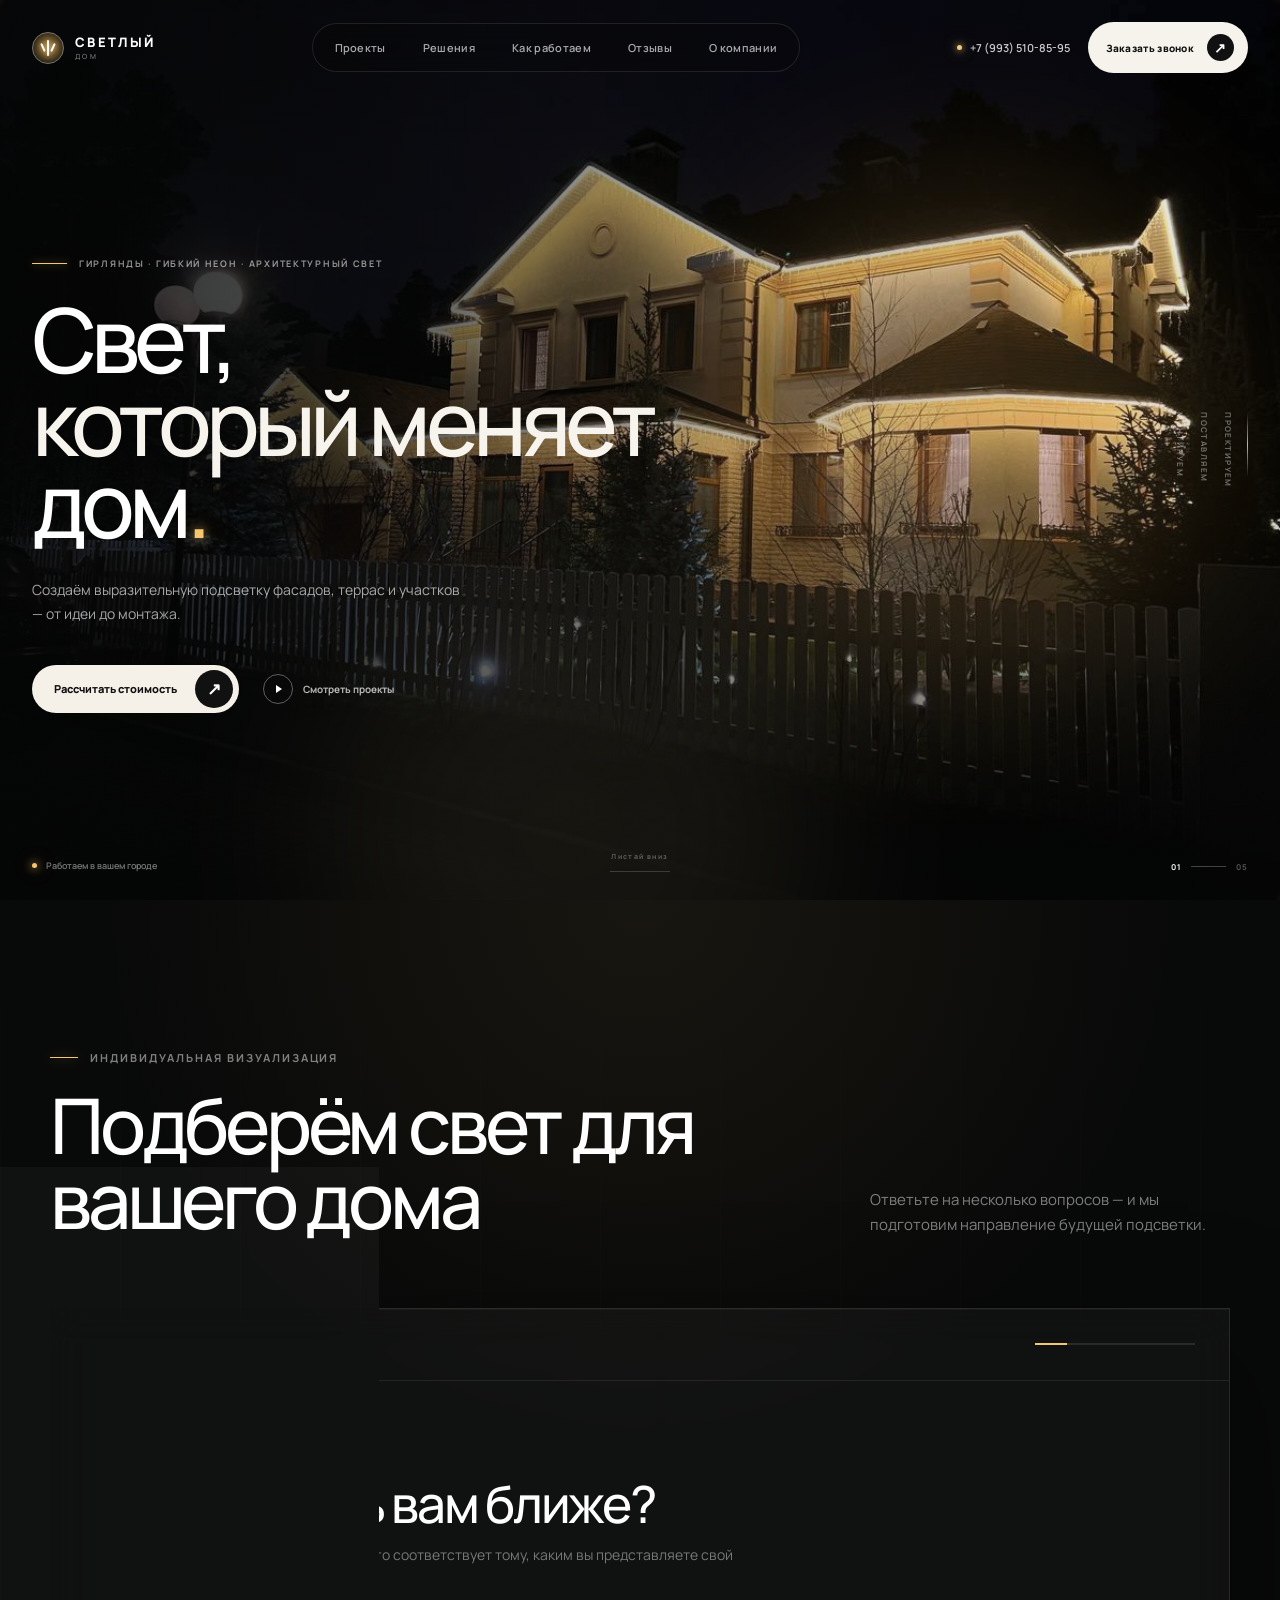
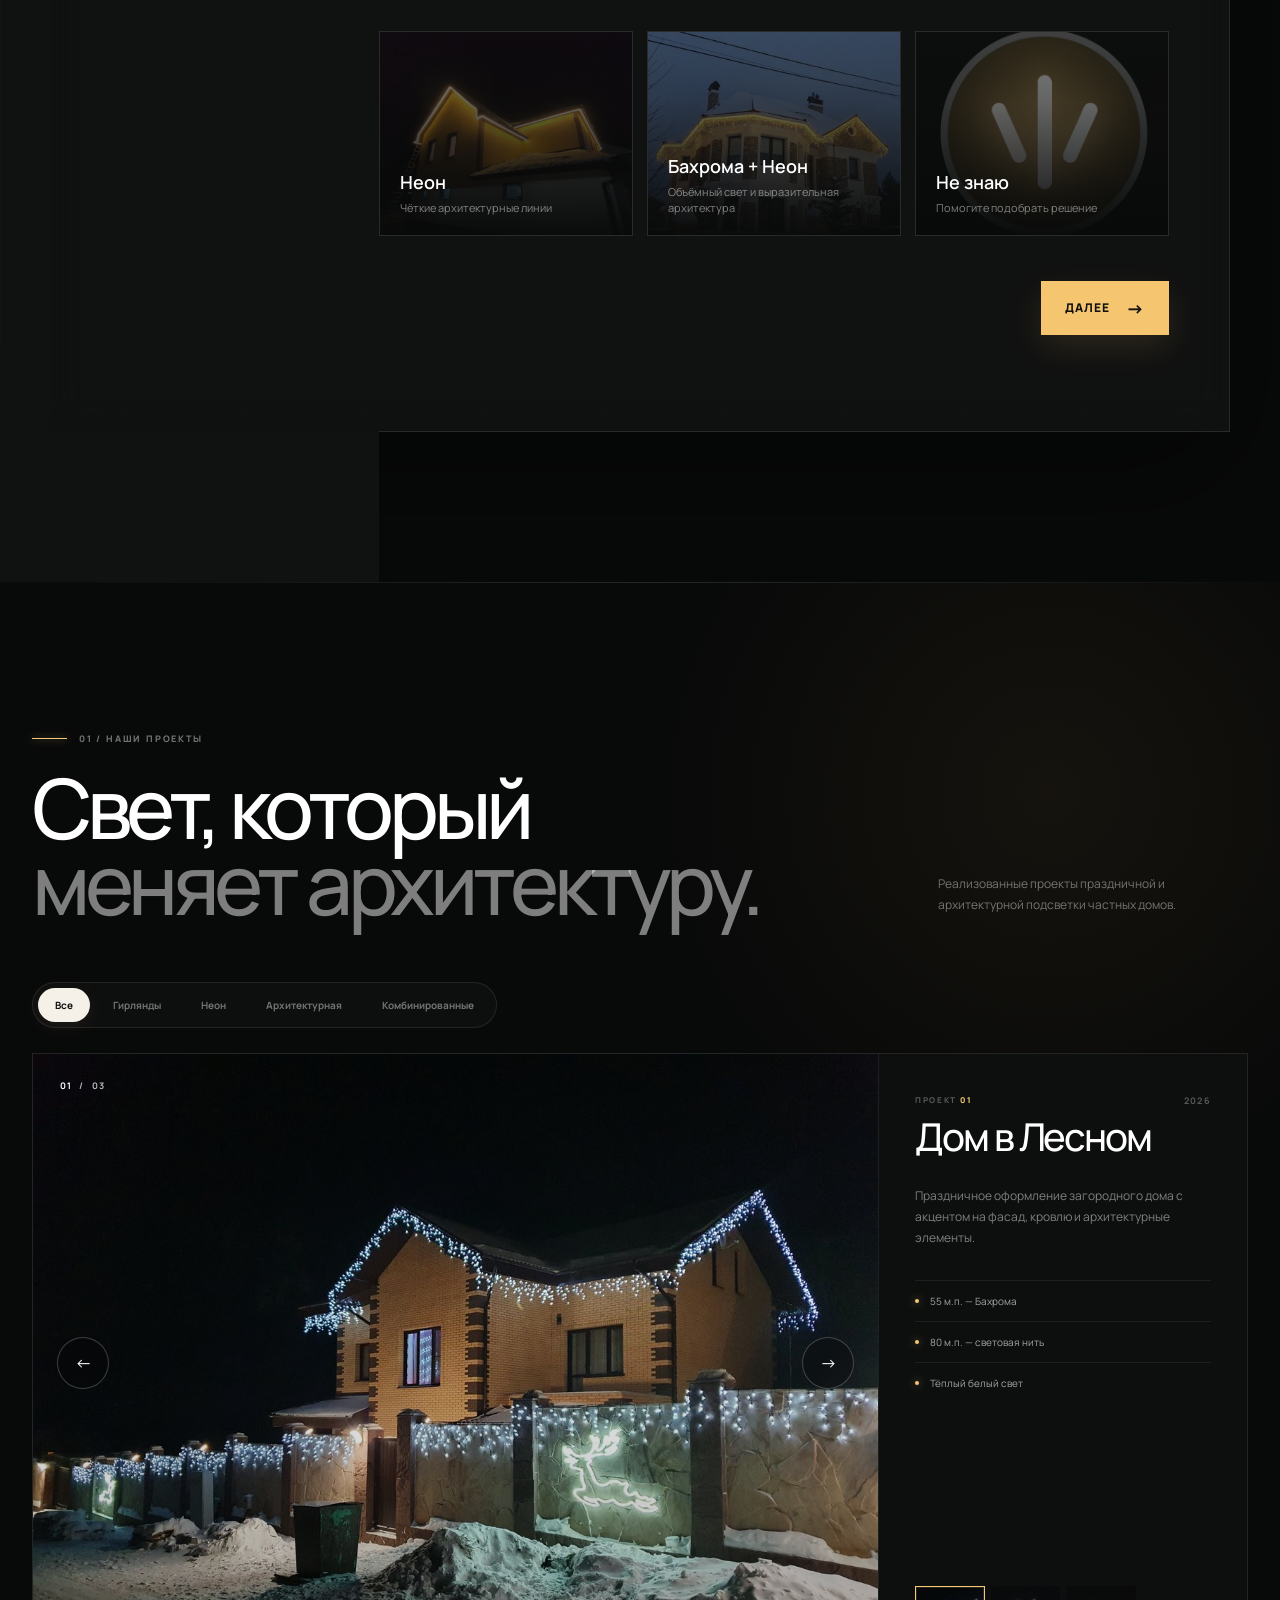
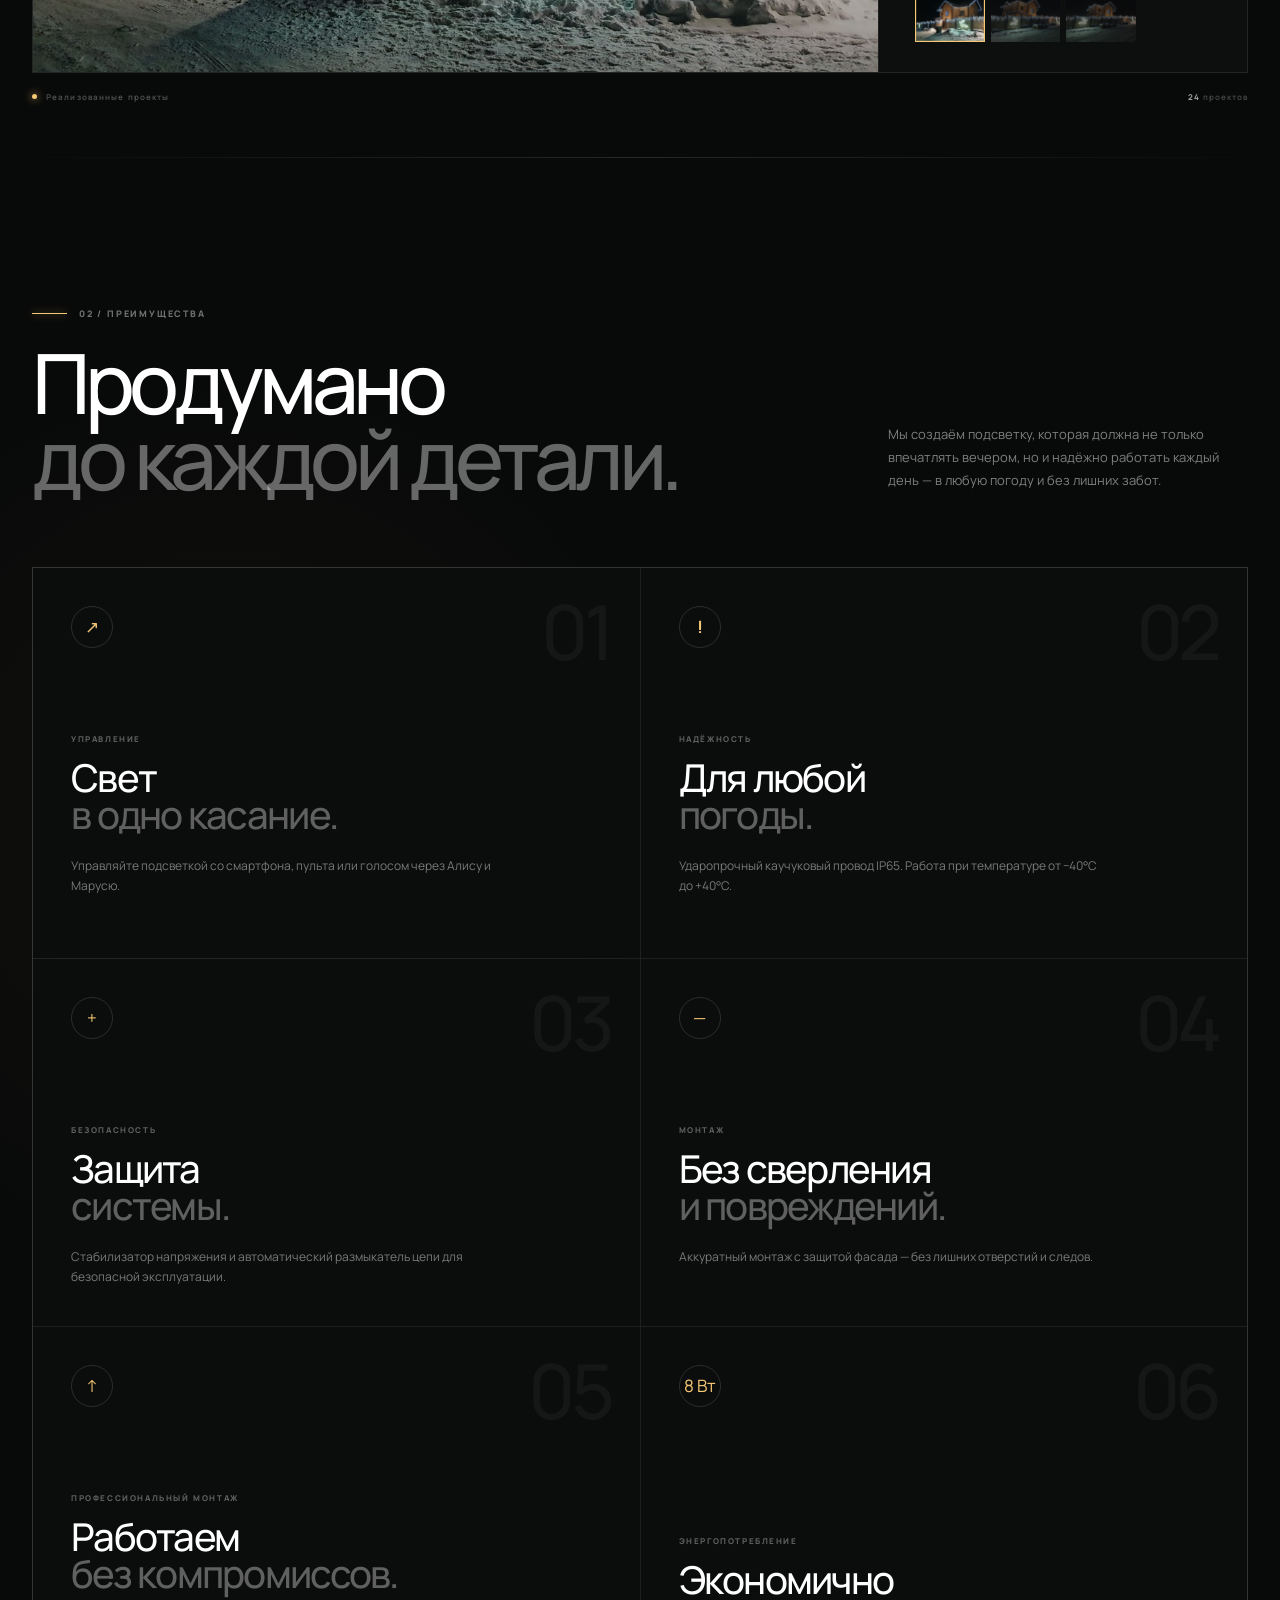
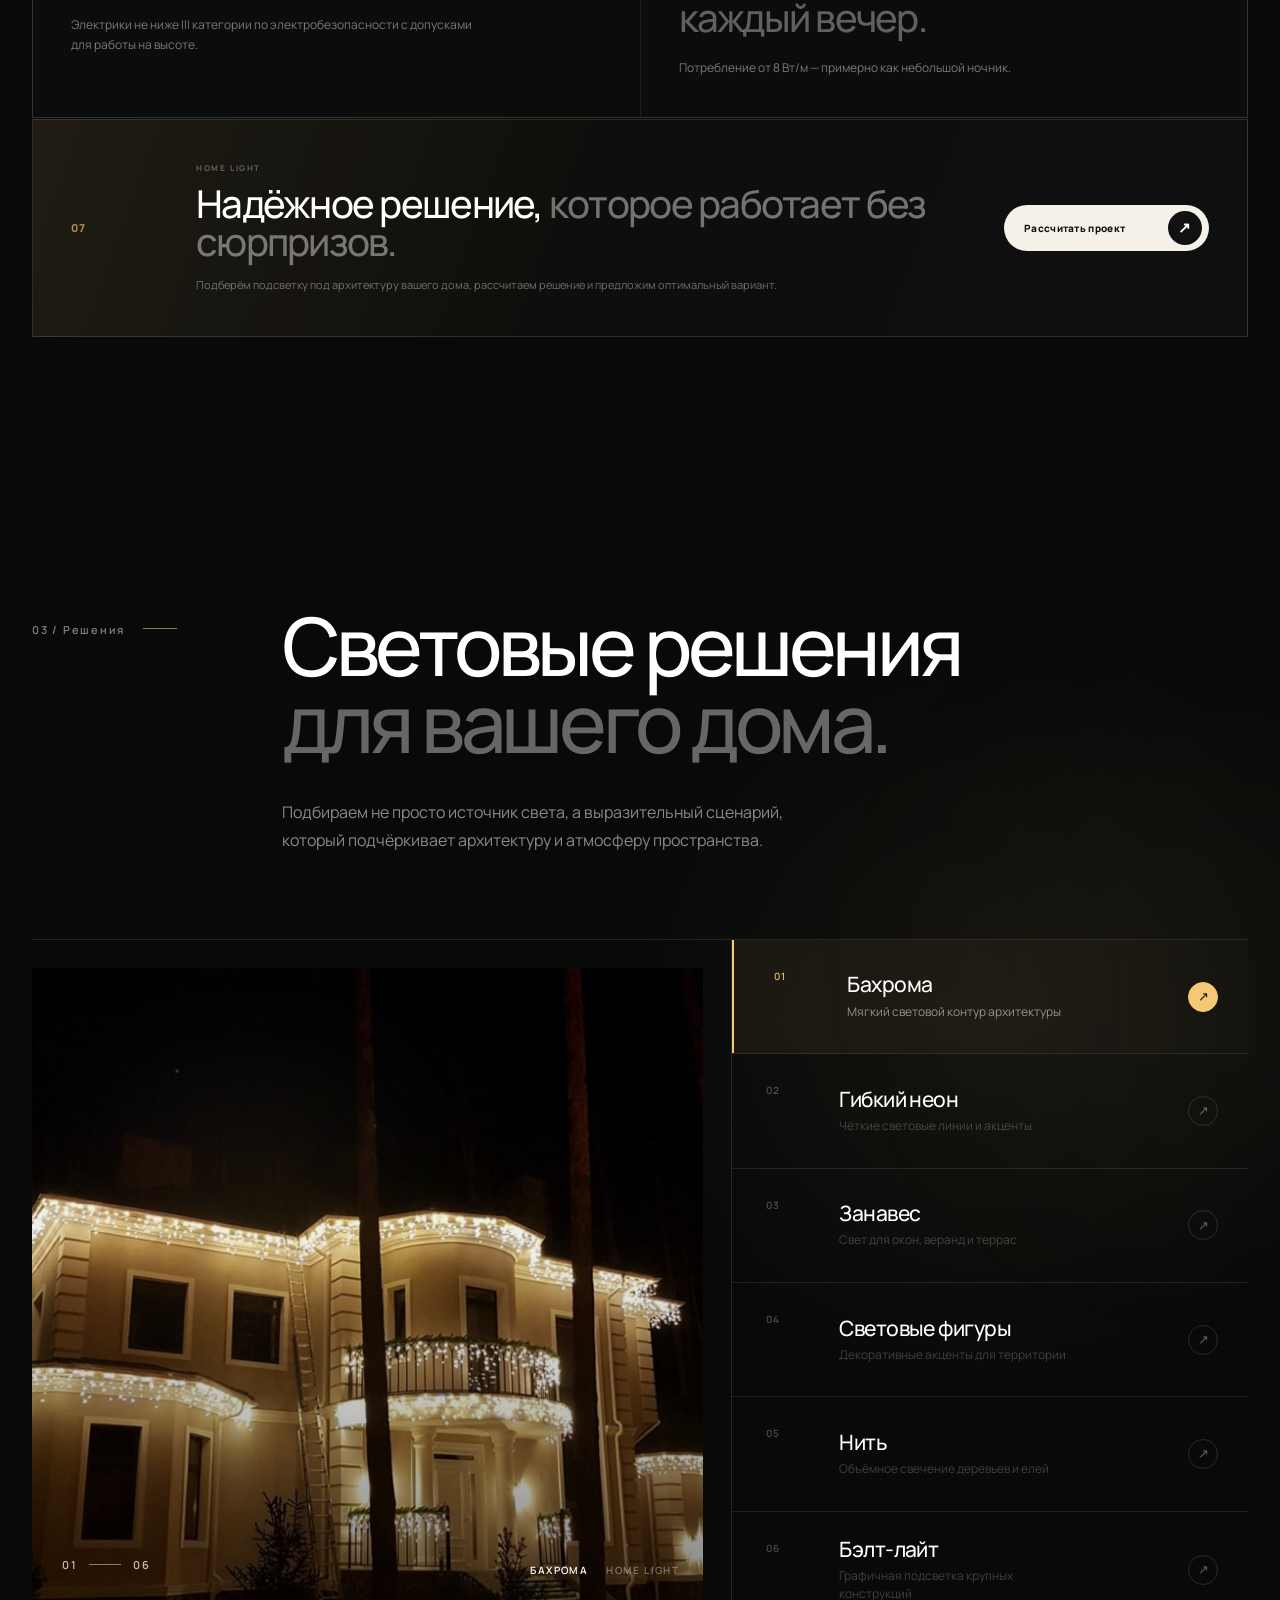
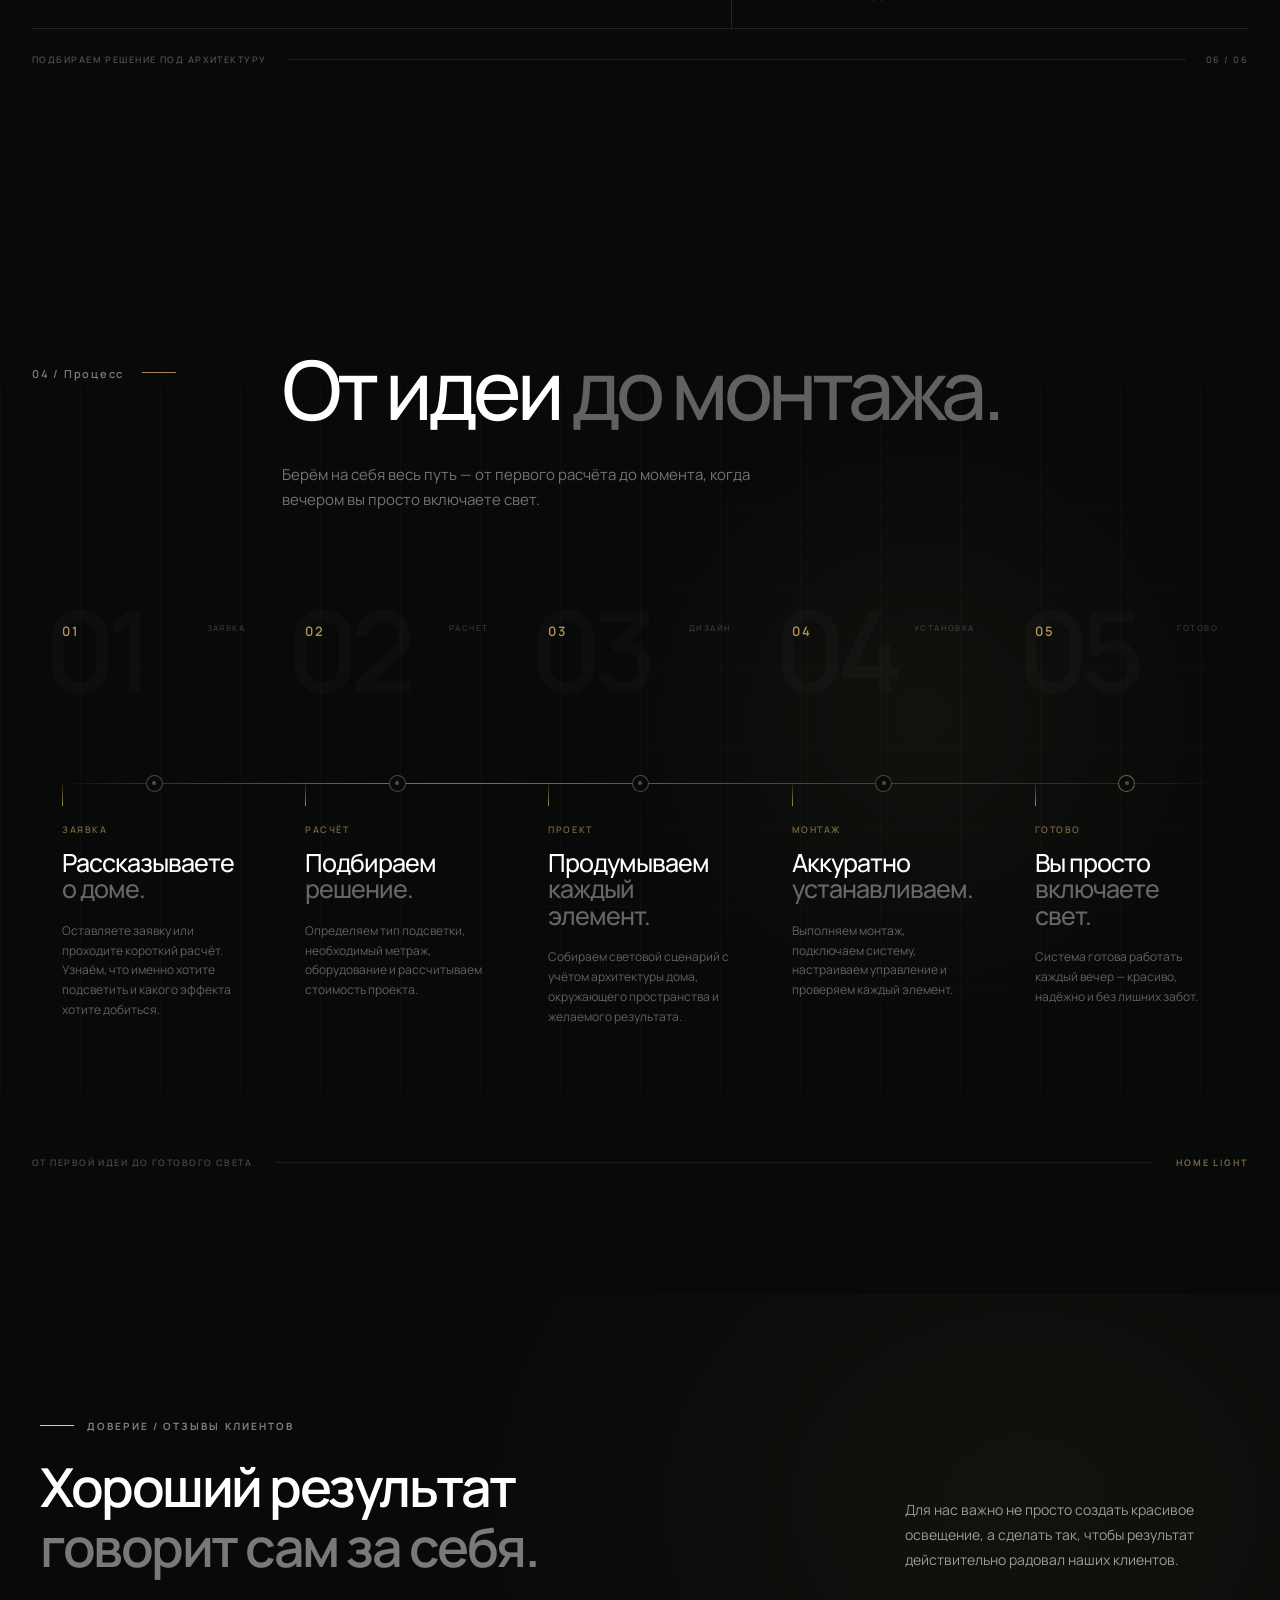
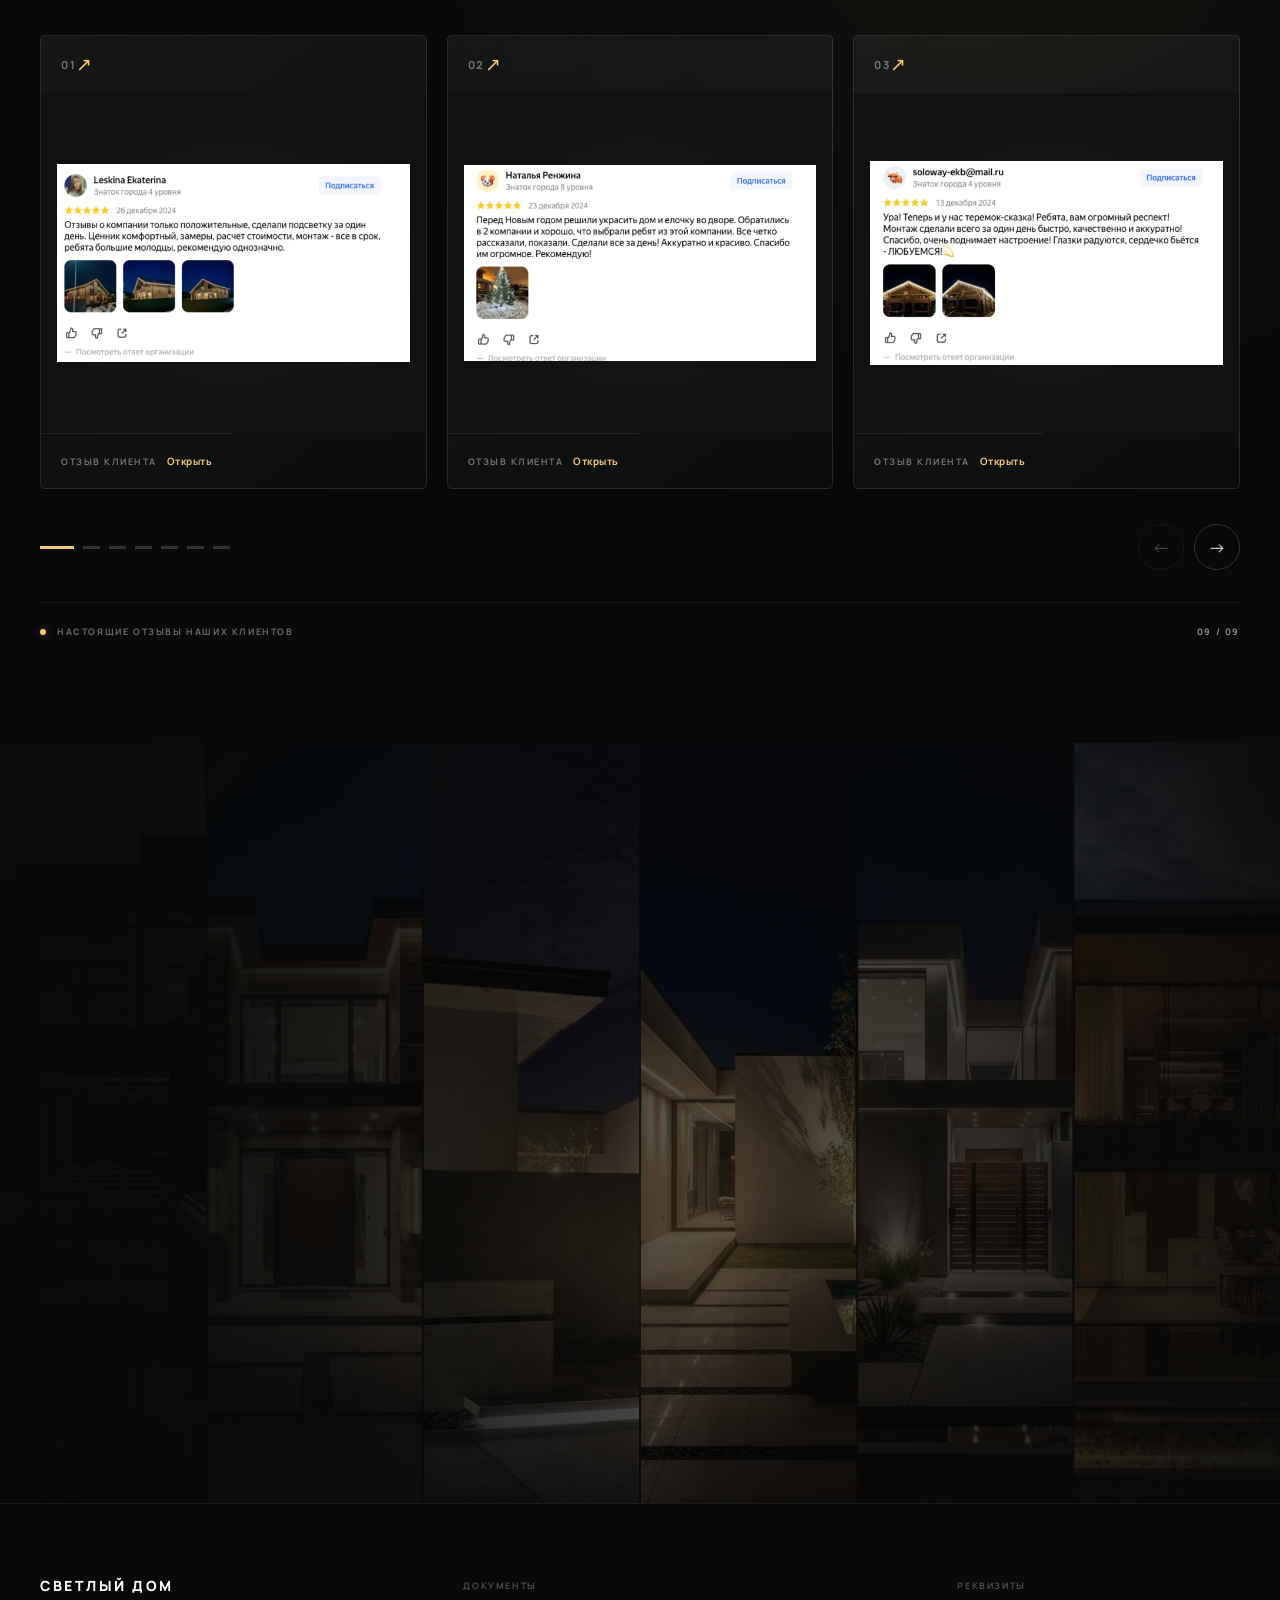
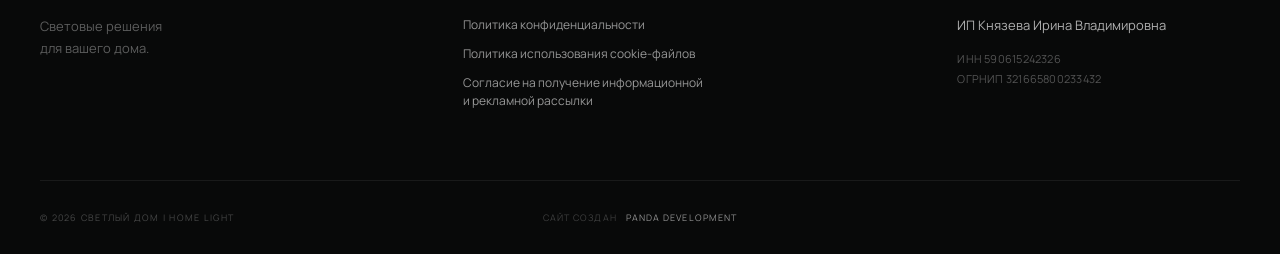
==== commit 988a4af5: "download_31_10_2026_4" ====
--- a/index.html
+++ b/index.html
@@ -1689,7 +1689,7 @@
 
                             <span class="testimonial-card-bottom">
                                 <span>ОТЗЫВ КЛИЕНТА</span>
-                                <span class="testimonial-open-label">Открыть ↗</span>
+                                <span class="testimonial-open-label">Открыть</span>
                             </span>
                         </button>
                     </div>
@@ -1718,7 +1718,7 @@
 
                             <span class="testimonial-card-bottom">
                                 <span>ОТЗЫВ КЛИЕНТА</span>
-                                <span class="testimonial-open-label">Открыть ↗</span>
+                                <span class="testimonial-open-label">Открыть</span>
                             </span>
                         </button>
                     </div>
@@ -1747,7 +1747,7 @@
 
                             <span class="testimonial-card-bottom">
                                 <span>ОТЗЫВ КЛИЕНТА</span>
-                                <span class="testimonial-open-label">Открыть ↗</span>
+                                <span class="testimonial-open-label">Открыть</span>
                             </span>
                         </button>
                     </div>
@@ -1776,7 +1776,7 @@
 
                             <span class="testimonial-card-bottom">
                                 <span>ОТЗЫВ КЛИЕНТА</span>
-                                <span class="testimonial-open-label">Открыть ↗</span>
+                                <span class="testimonial-open-label">Открыть</span>
                             </span>
                         </button>
                     </div>
@@ -1805,7 +1805,7 @@
 
                             <span class="testimonial-card-bottom">
                                 <span>ОТЗЫВ КЛИЕНТА</span>
-                                <span class="testimonial-open-label">Открыть ↗</span>
+                                <span class="testimonial-open-label">Открыть</span>
                             </span>
                         </button>
                     </div>
@@ -1834,7 +1834,7 @@
 
                             <span class="testimonial-card-bottom">
                                 <span>ОТЗЫВ КЛИЕНТА</span>
-                                <span class="testimonial-open-label">Открыть ↗</span>
+                                <span class="testimonial-open-label">Открыть</span>
                             </span>
                         </button>
                     </div>
@@ -1863,7 +1863,7 @@
 
                             <span class="testimonial-card-bottom">
                                 <span>ОТЗЫВ КЛИЕНТА</span>
-                                <span class="testimonial-open-label">Открыть ↗</span>
+                                <span class="testimonial-open-label">Открыть</span>
                             </span>
                         </button>
                     </div>
@@ -1892,7 +1892,7 @@
 
                             <span class="testimonial-card-bottom">
                                 <span>ОТЗЫВ КЛИЕНТА</span>
-                                <span class="testimonial-open-label">Открыть ↗</span>
+                                <span class="testimonial-open-label">Открыть</span>
                             </span>
                         </button>
                     </div>
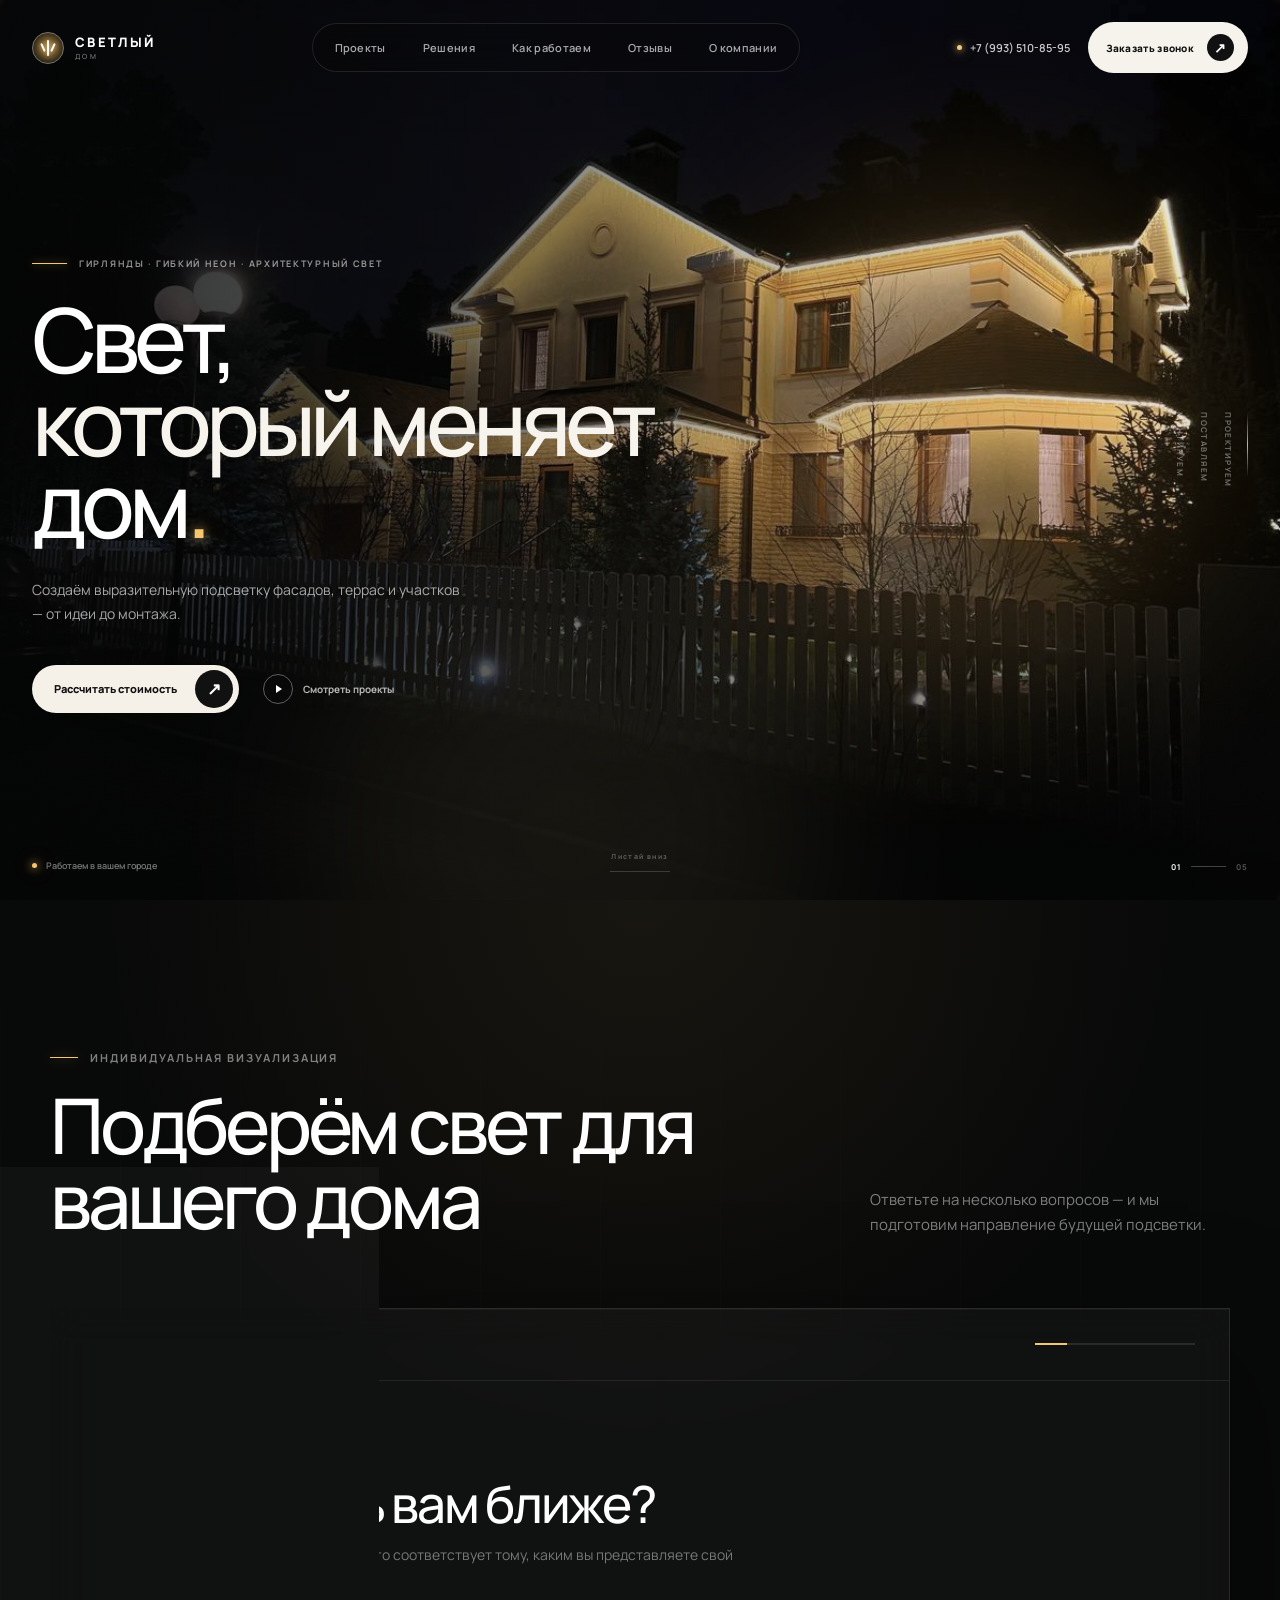
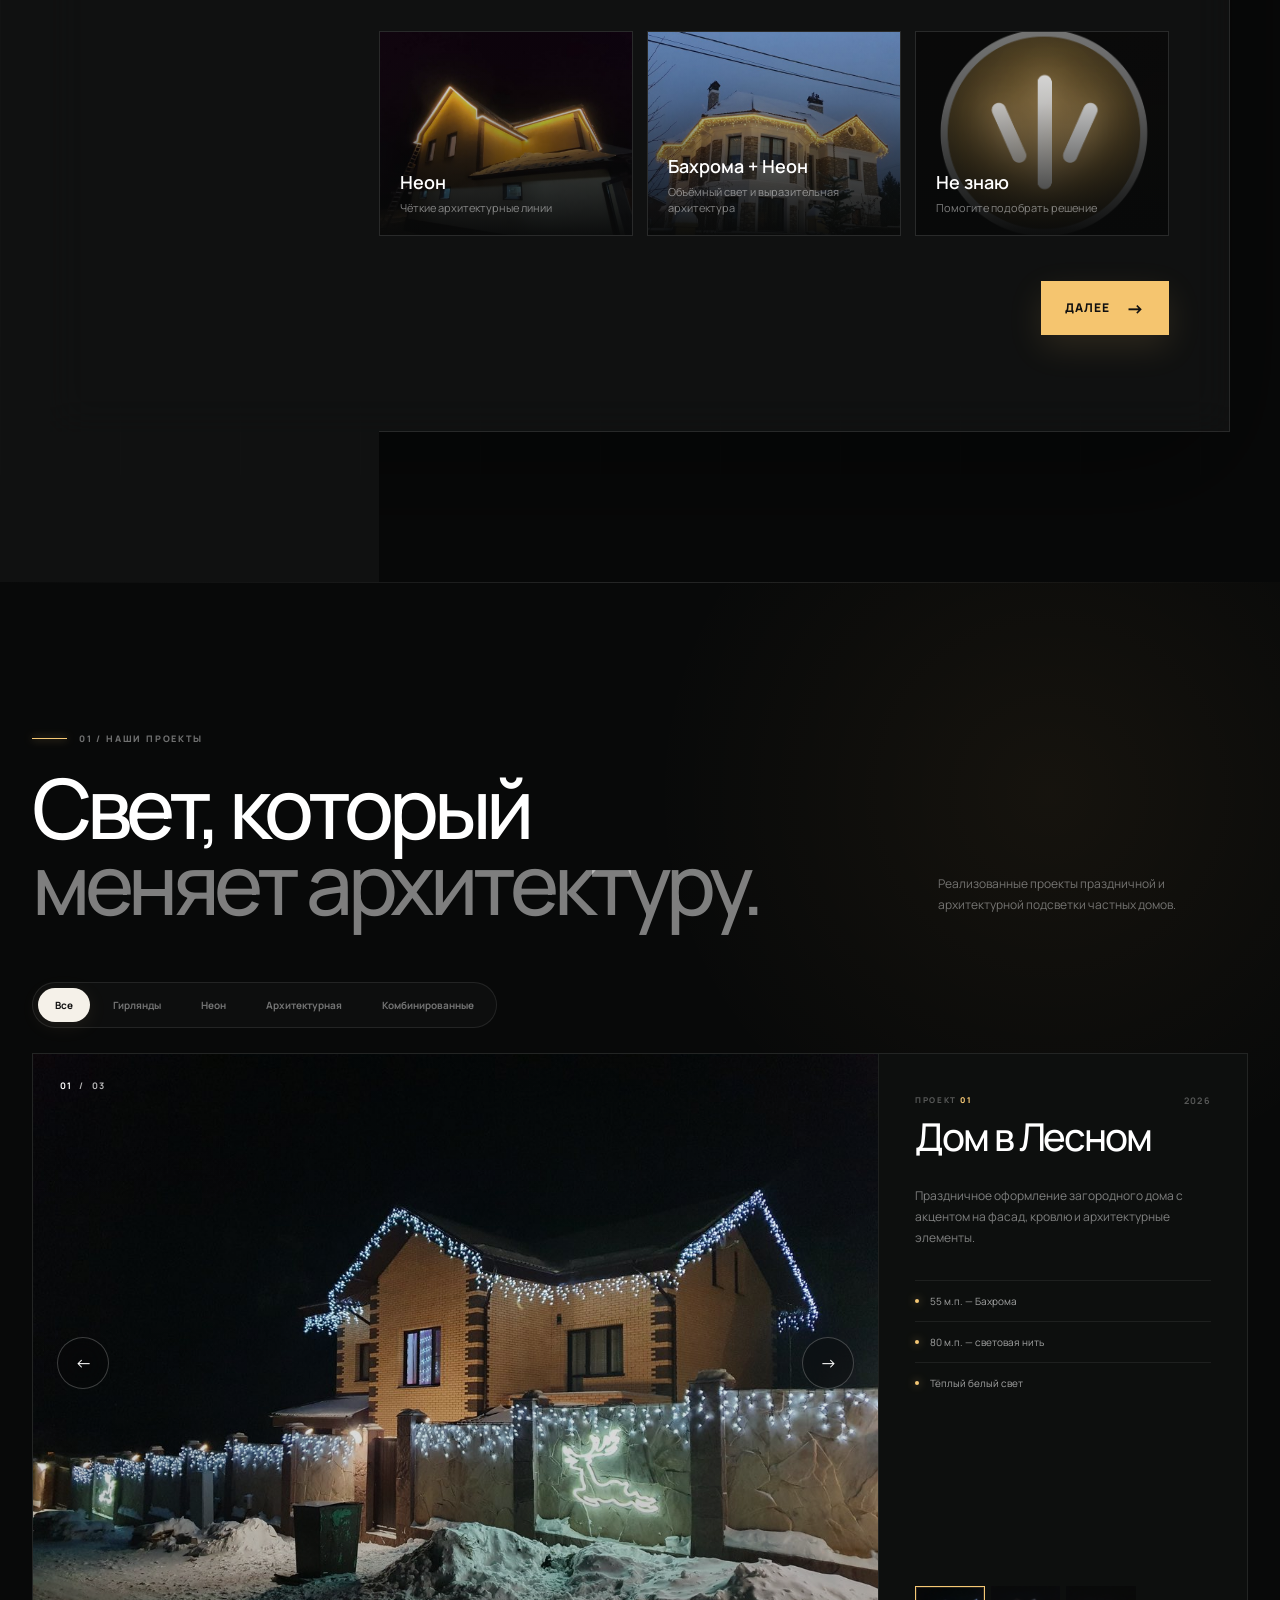
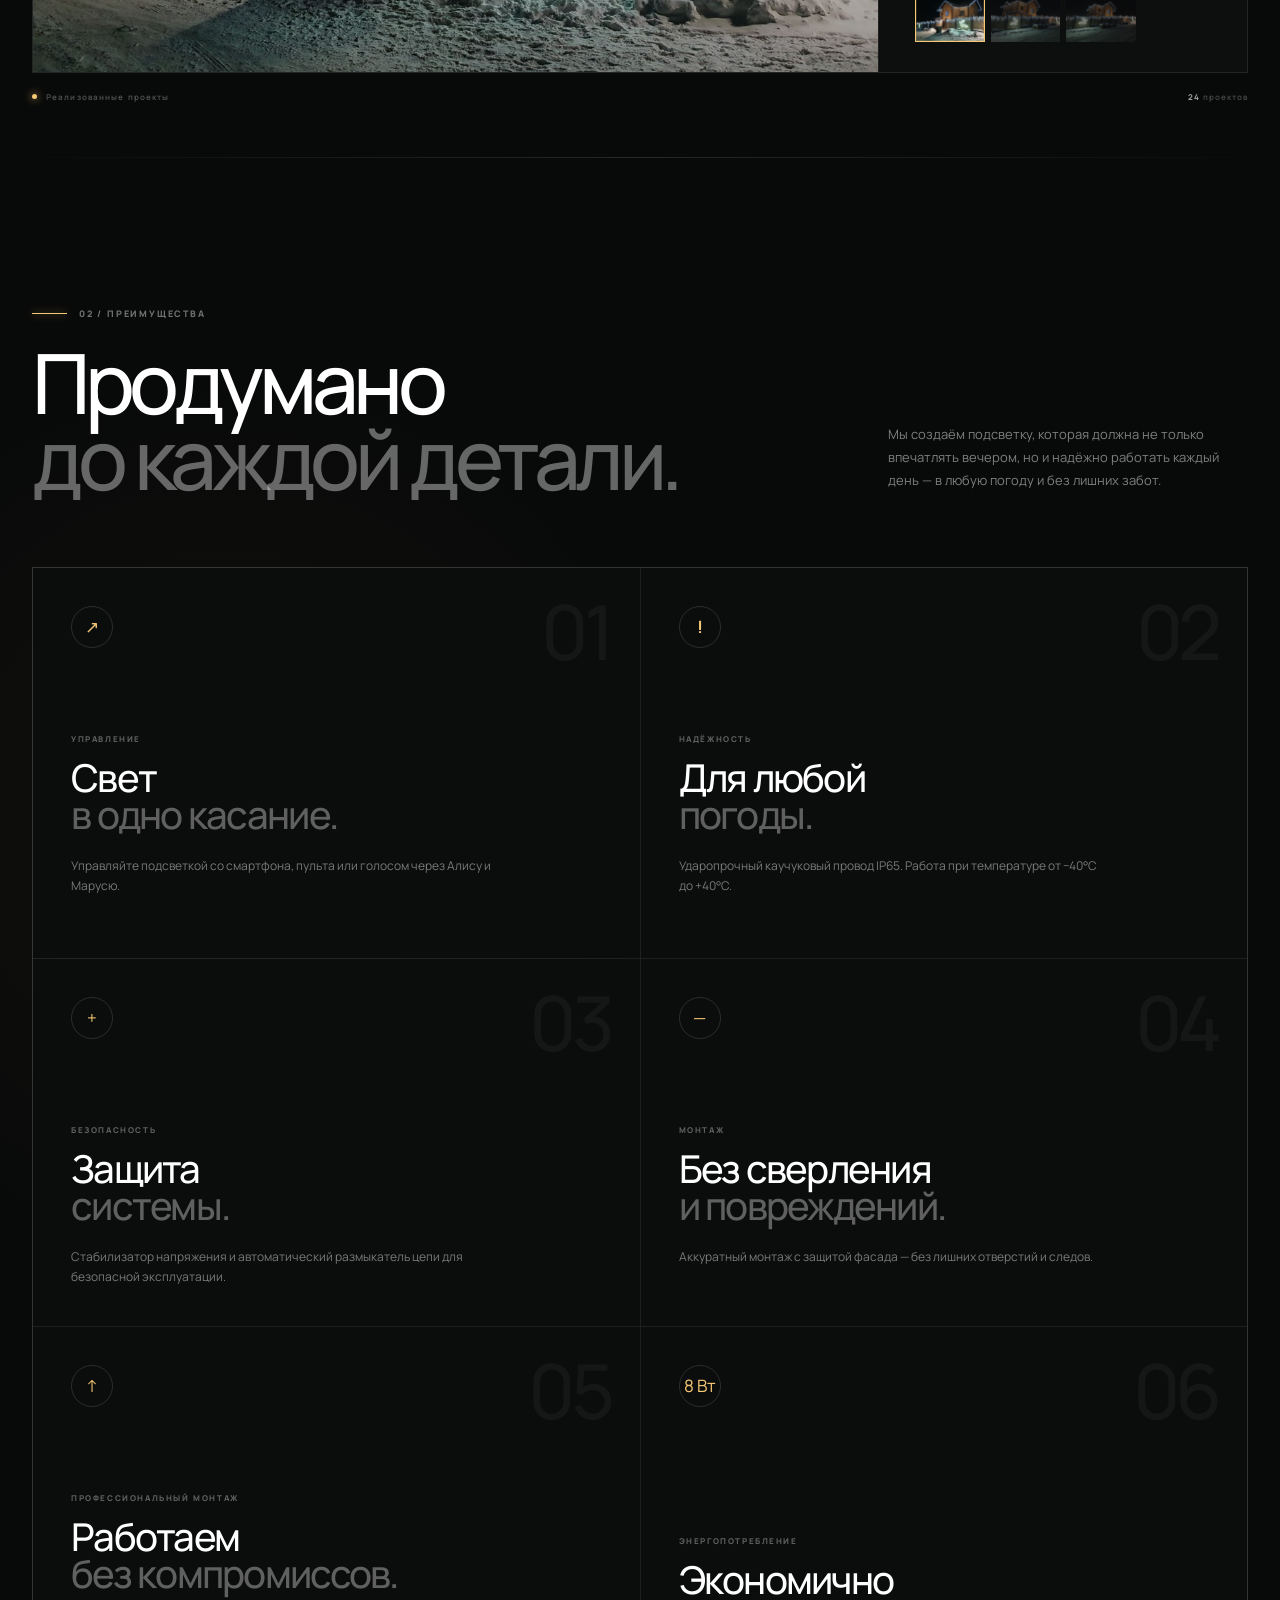
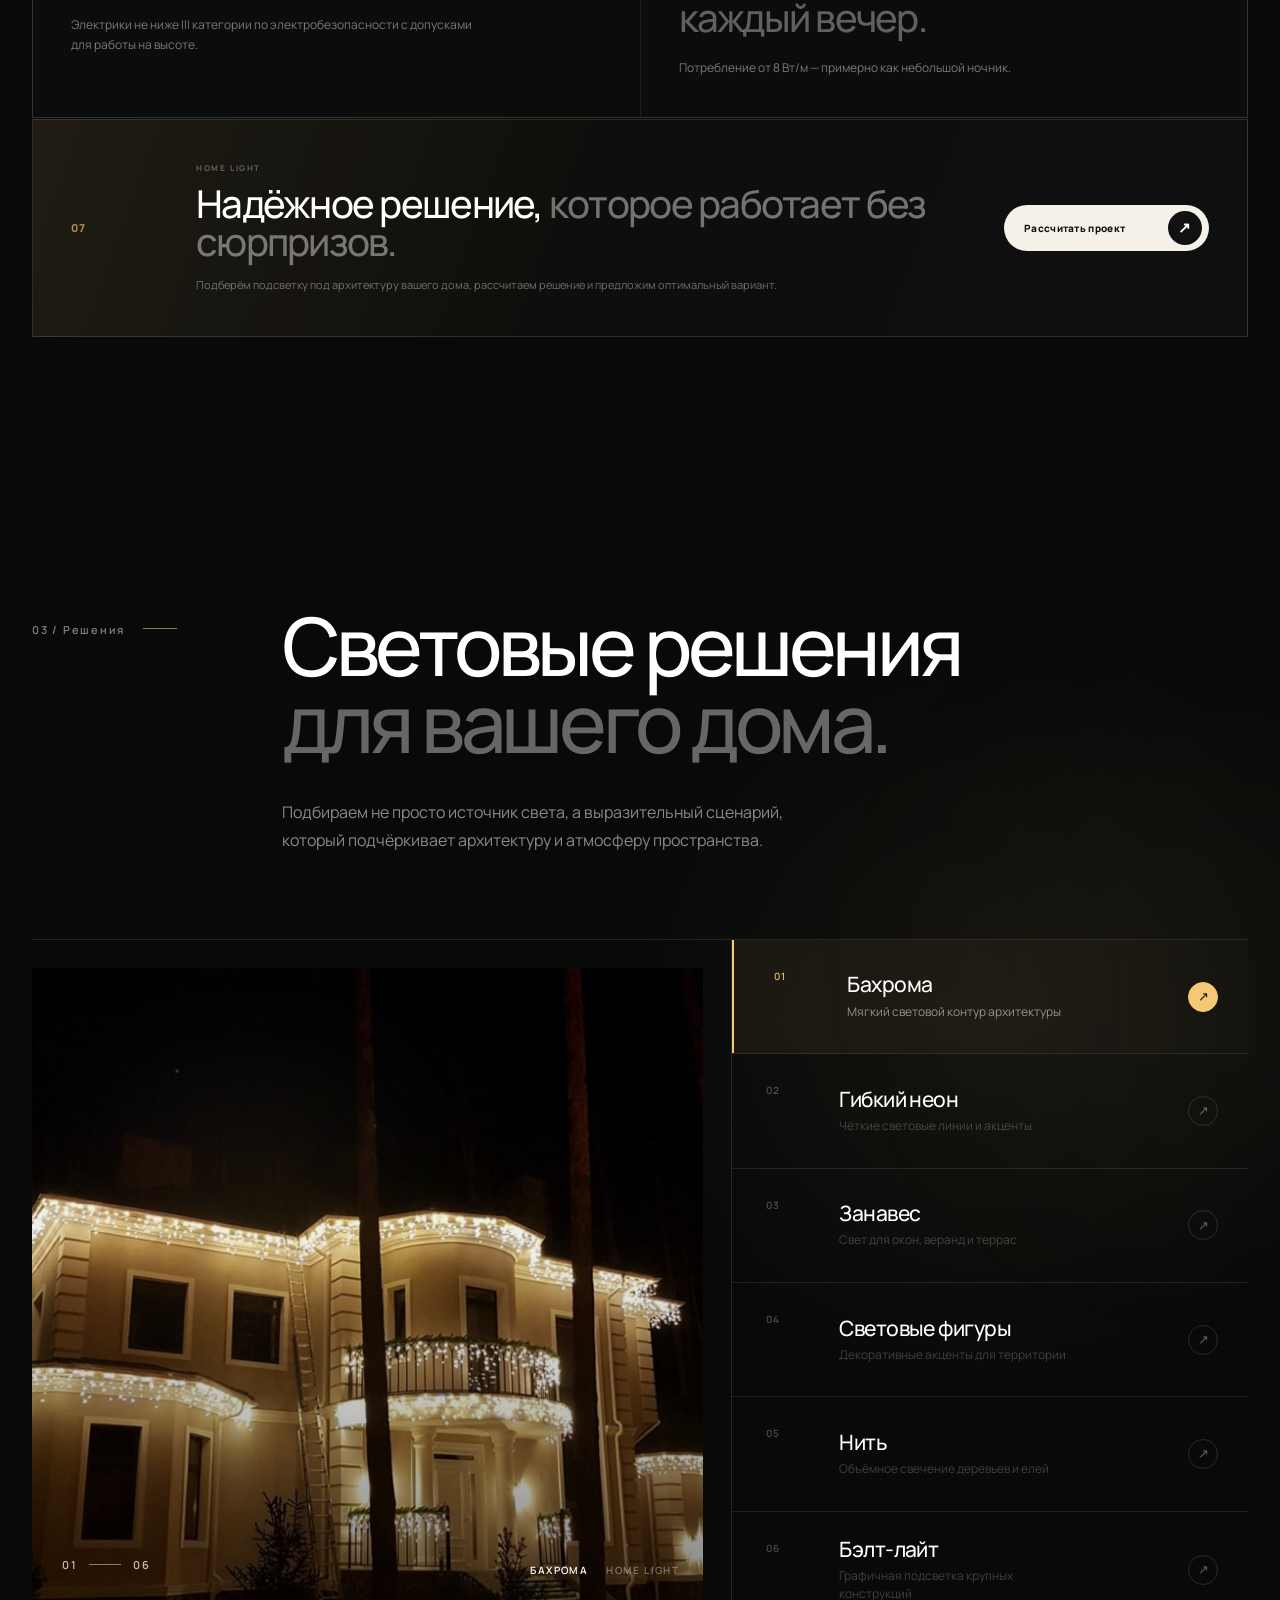
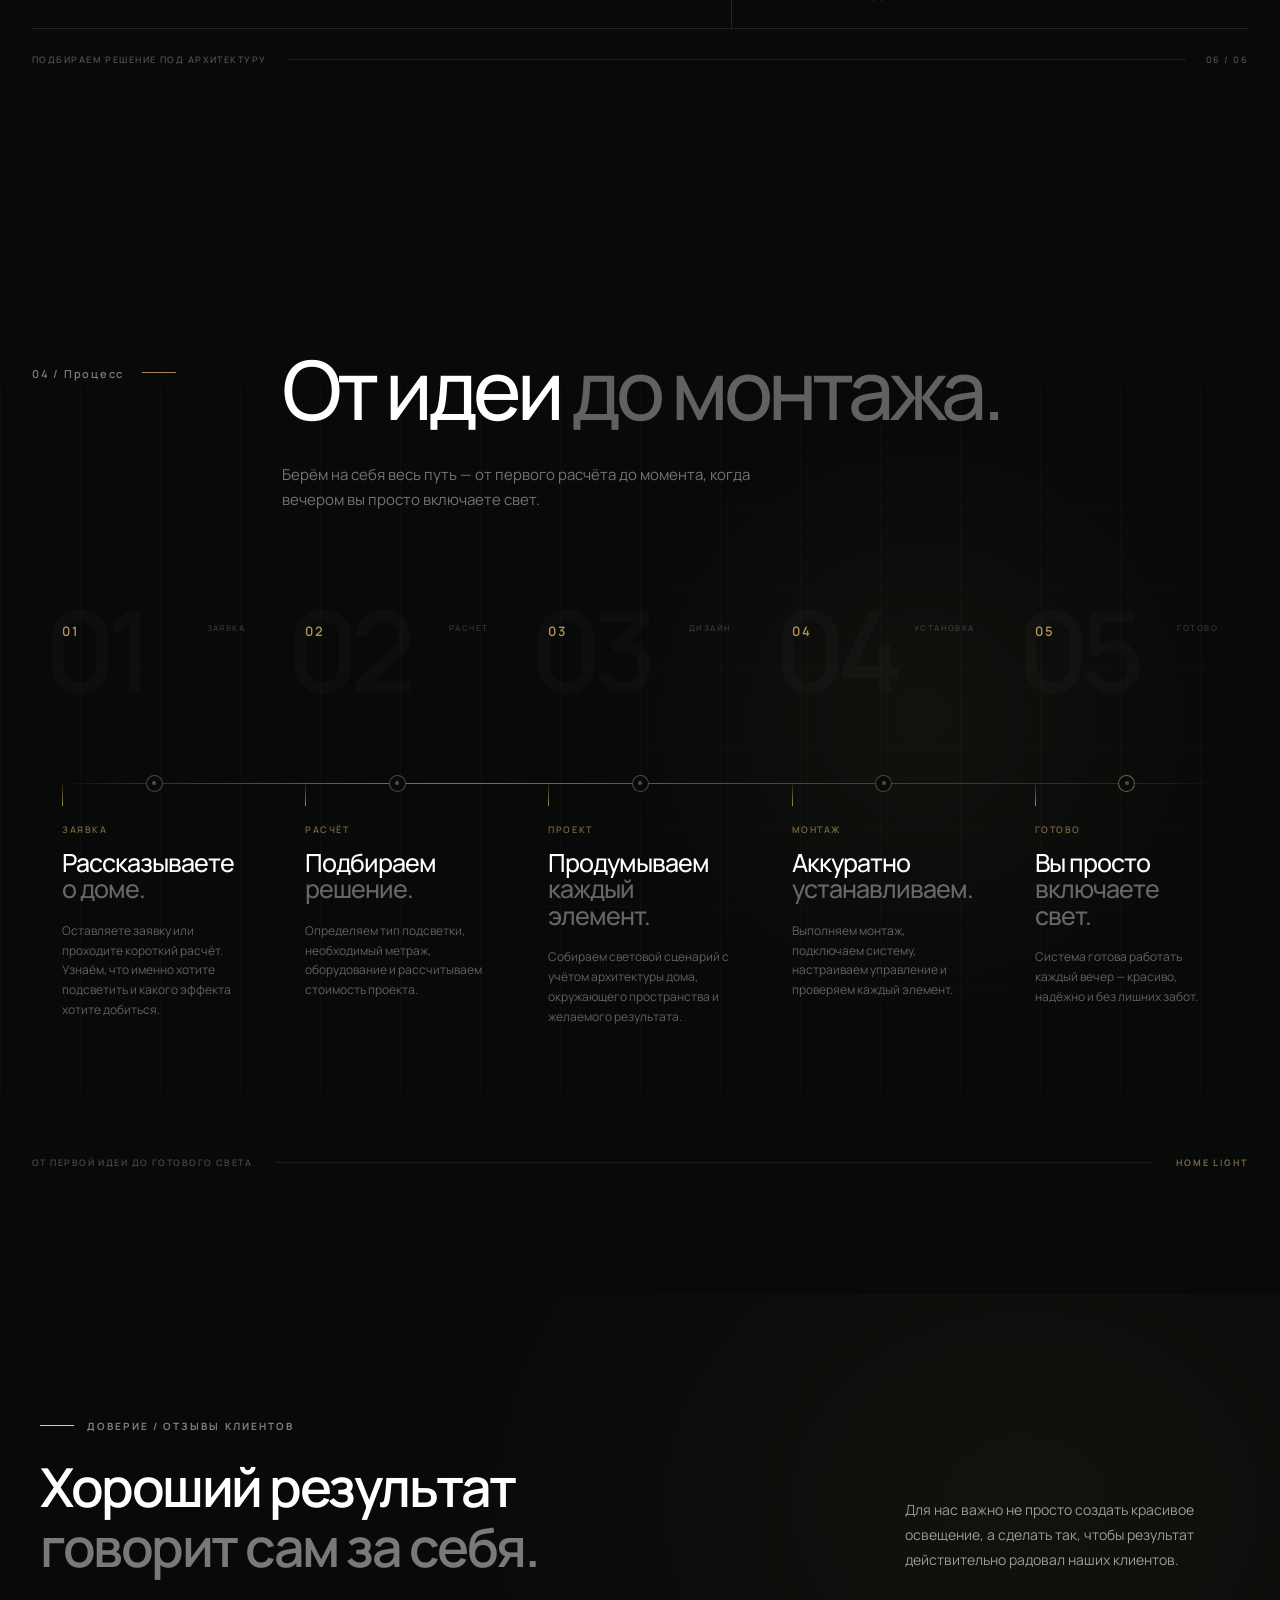
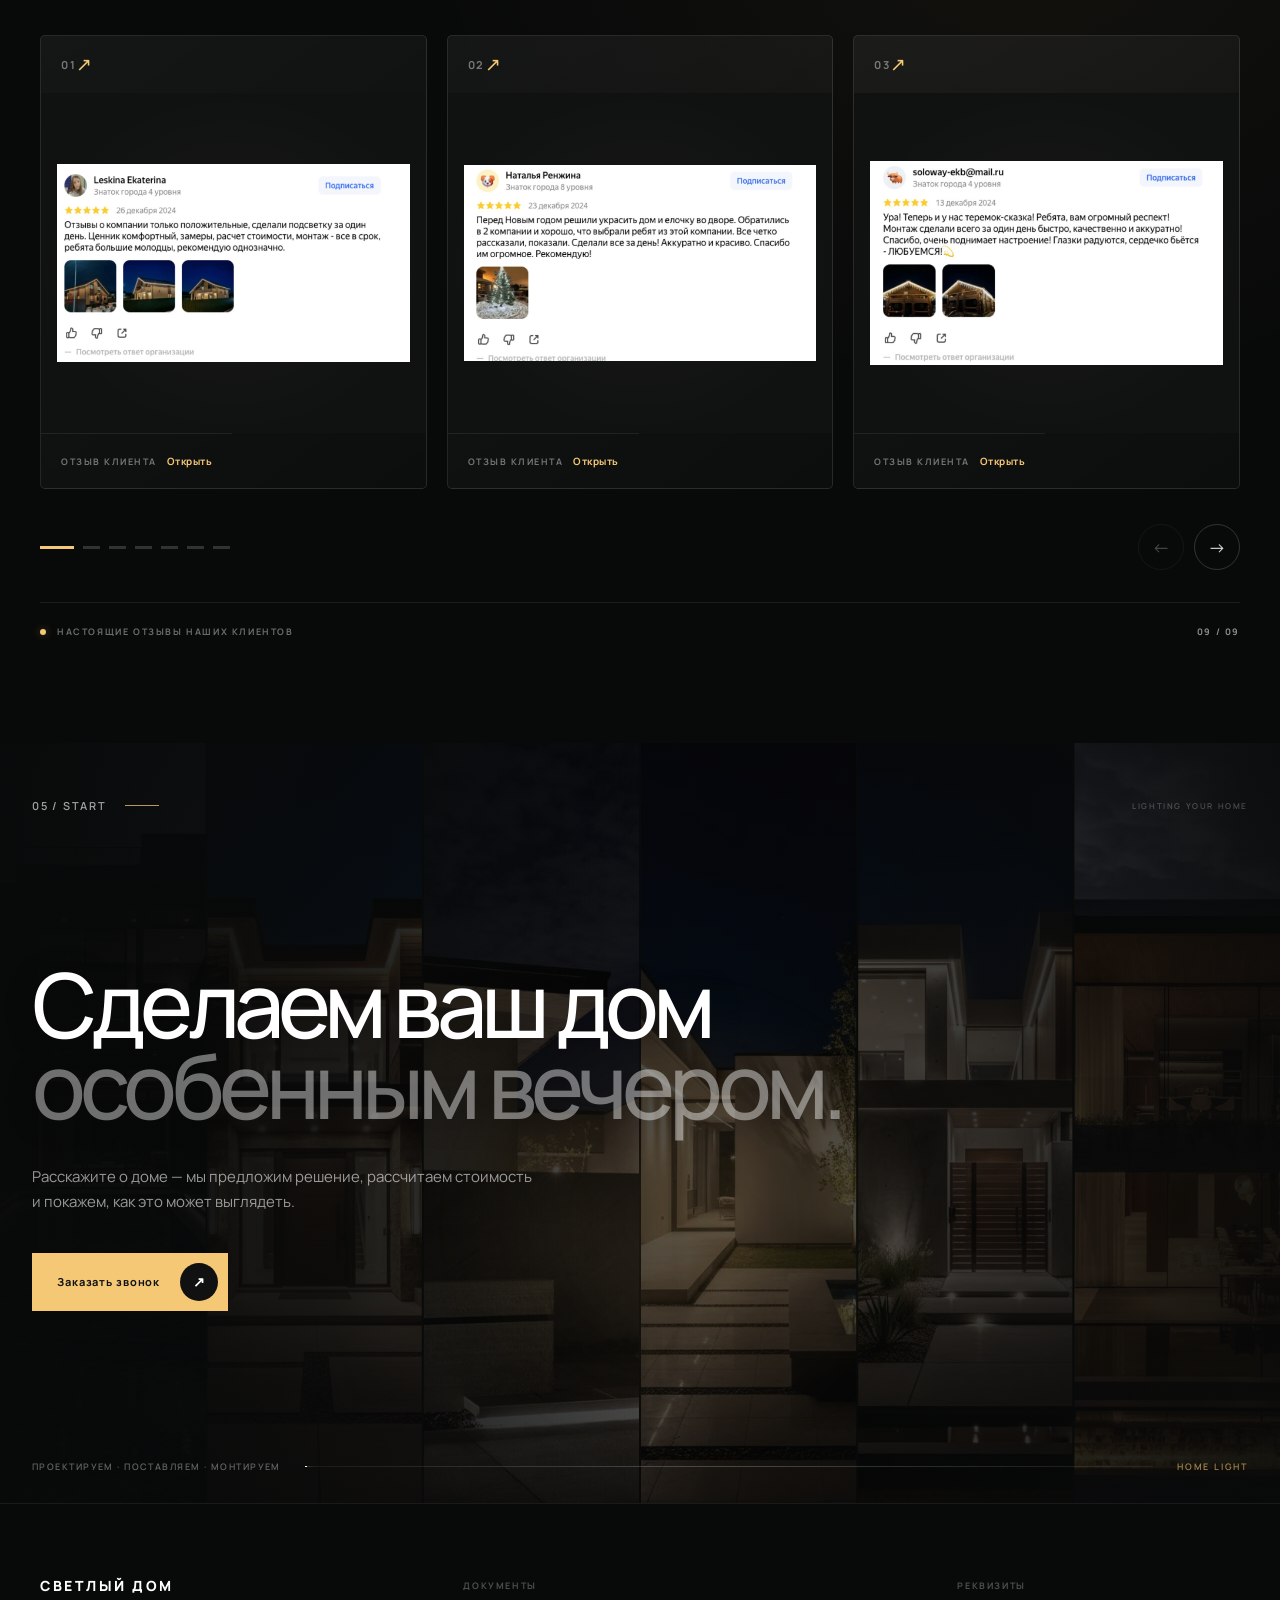
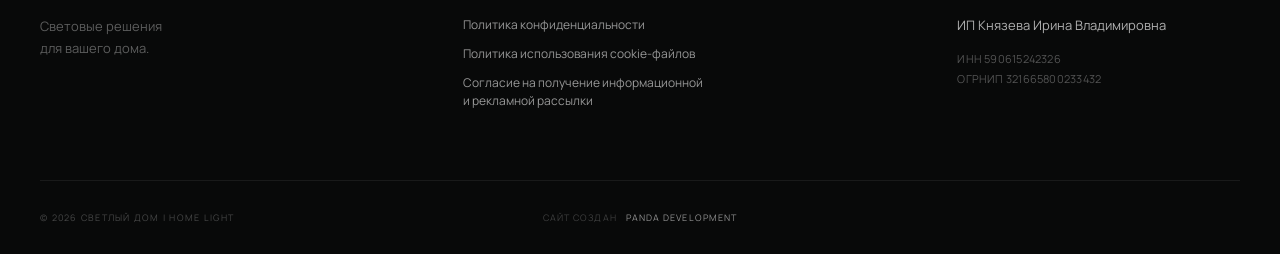
==== commit 4816d6d6: "download_01_11-2026-1" ====
--- a/index.html
+++ b/index.html
@@ -2285,7 +2285,7 @@
                 </span>
 
                 <a
-                    href="https://pandadevco.com"
+                    href="https://pandadevelopment.ru"
                     target="_self"
                     rel="noopener"
                 >
--- a/quiz/quiz.css
+++ b/quiz/quiz.css
@@ -307,7 +307,7 @@
     background-size: cover;
     background-position: center;
 
-    opacity: .48;
+    /*opacity: .48;*/
 
     transform: scale(1.02);
 
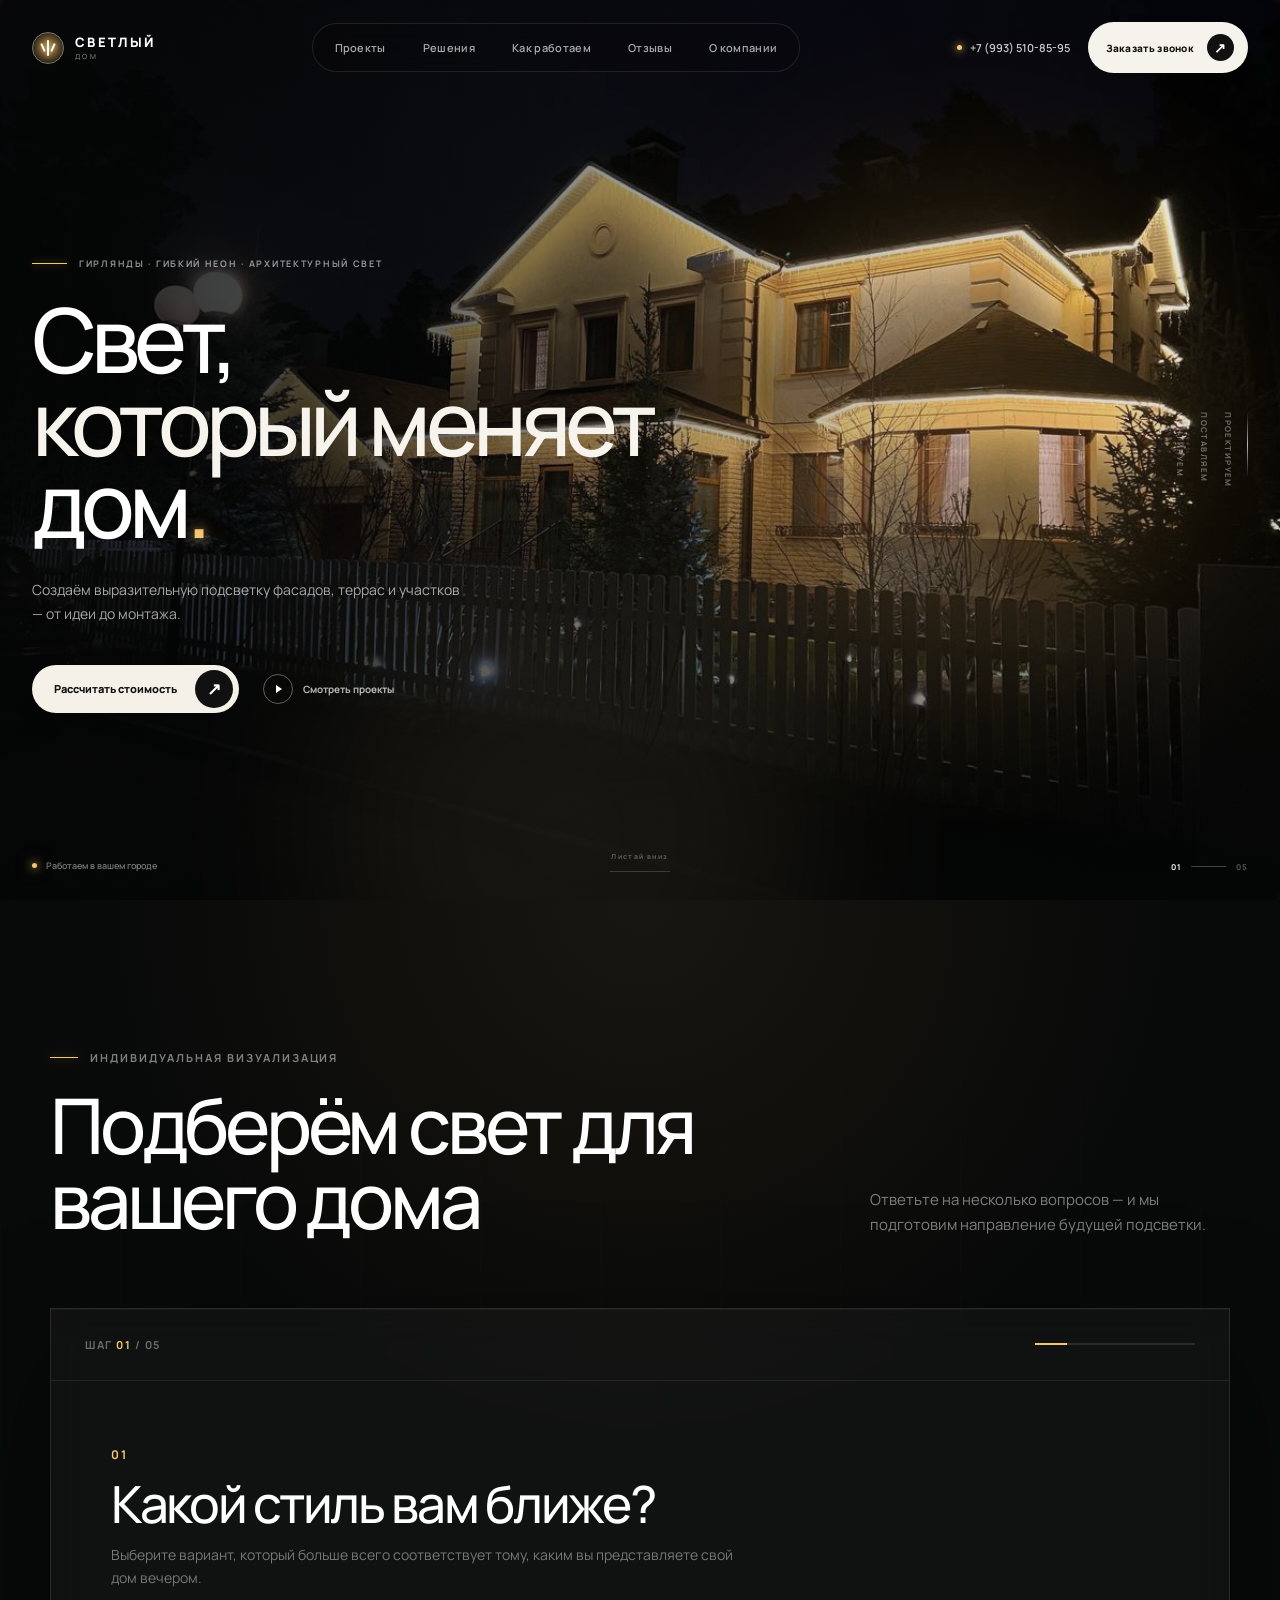
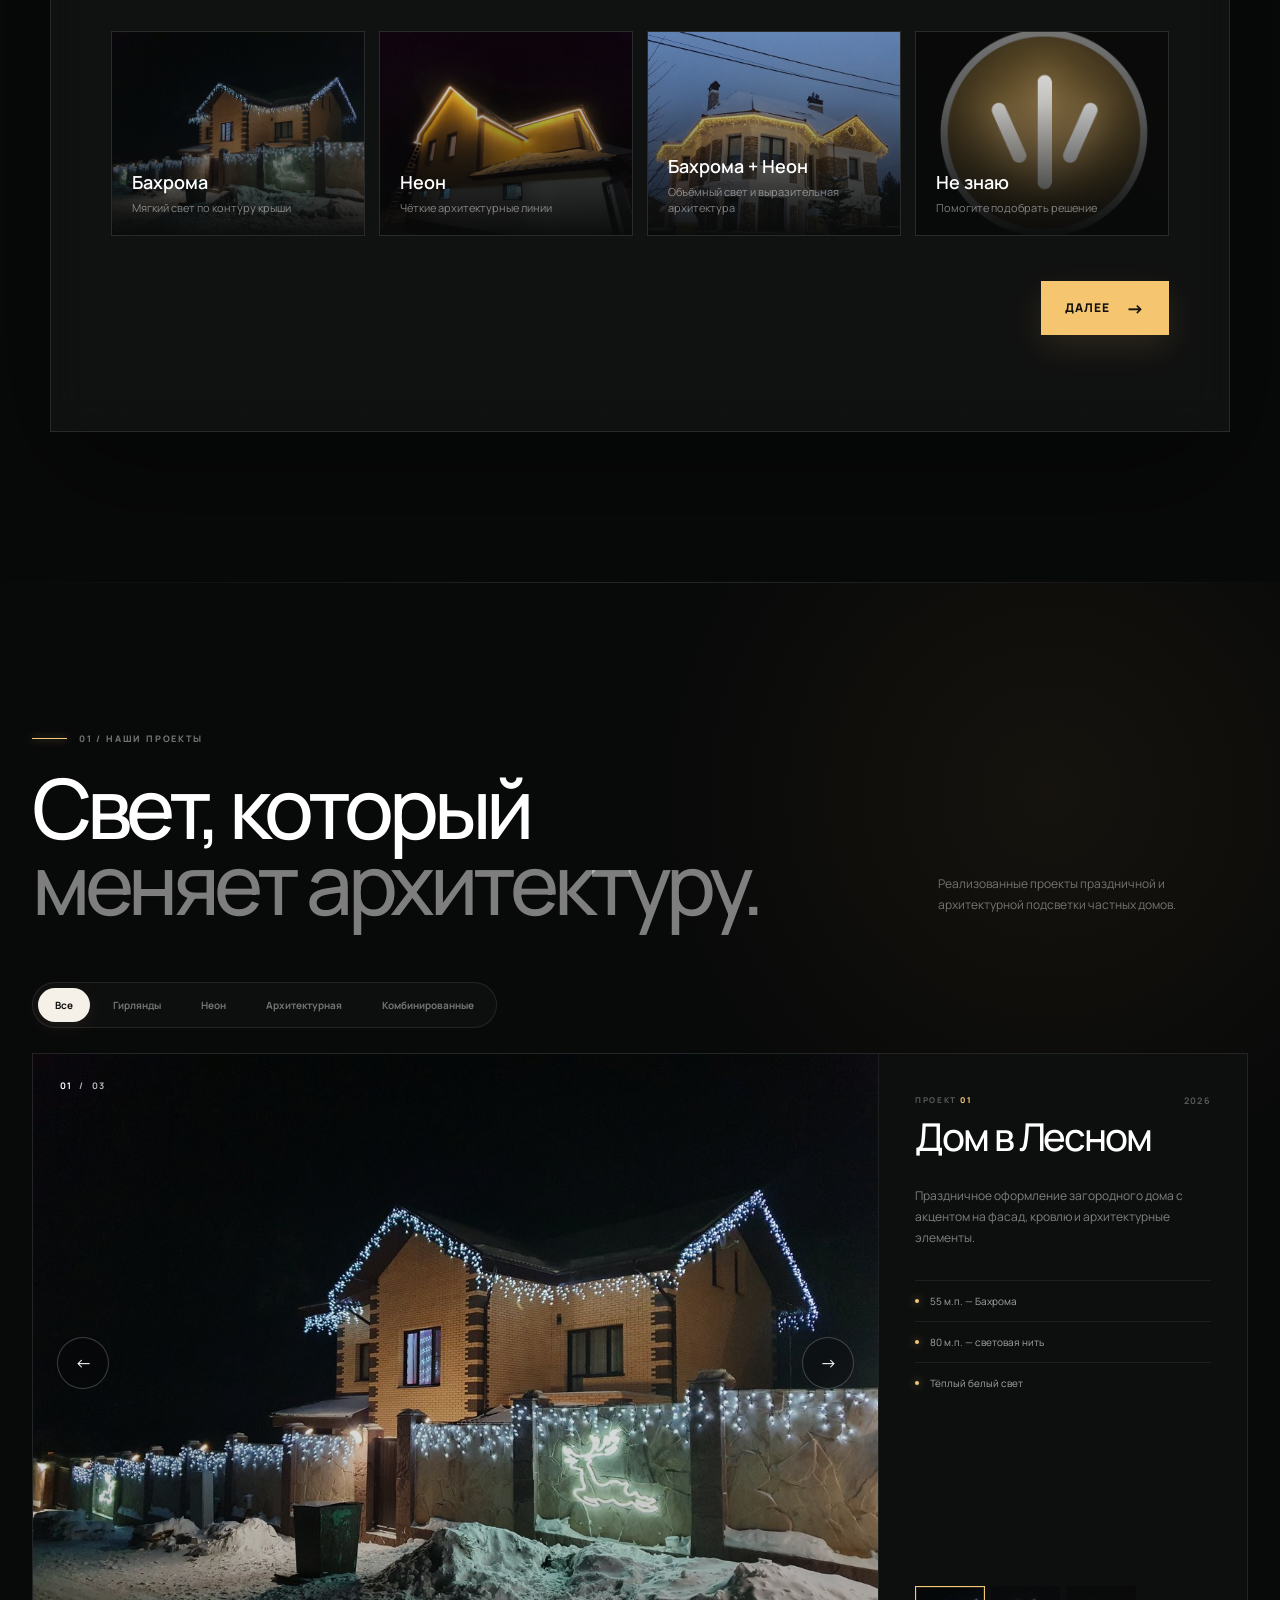
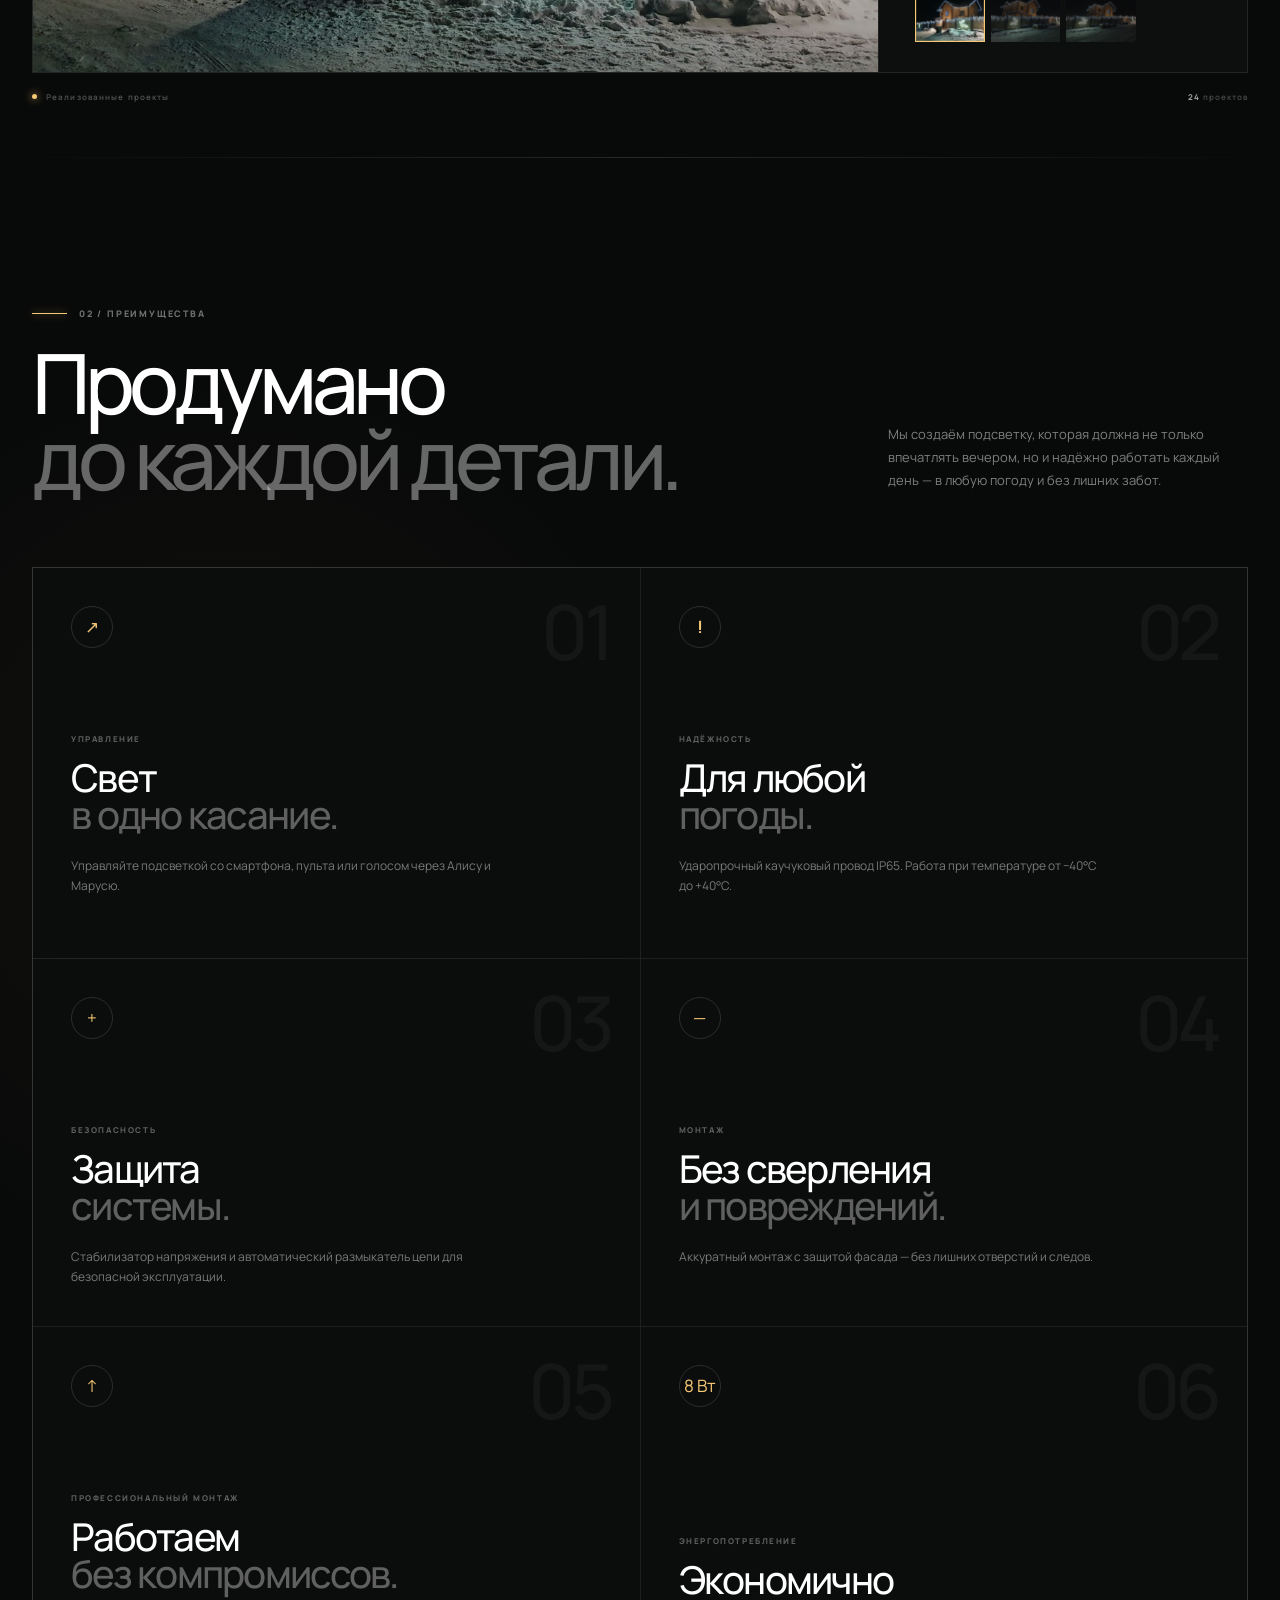
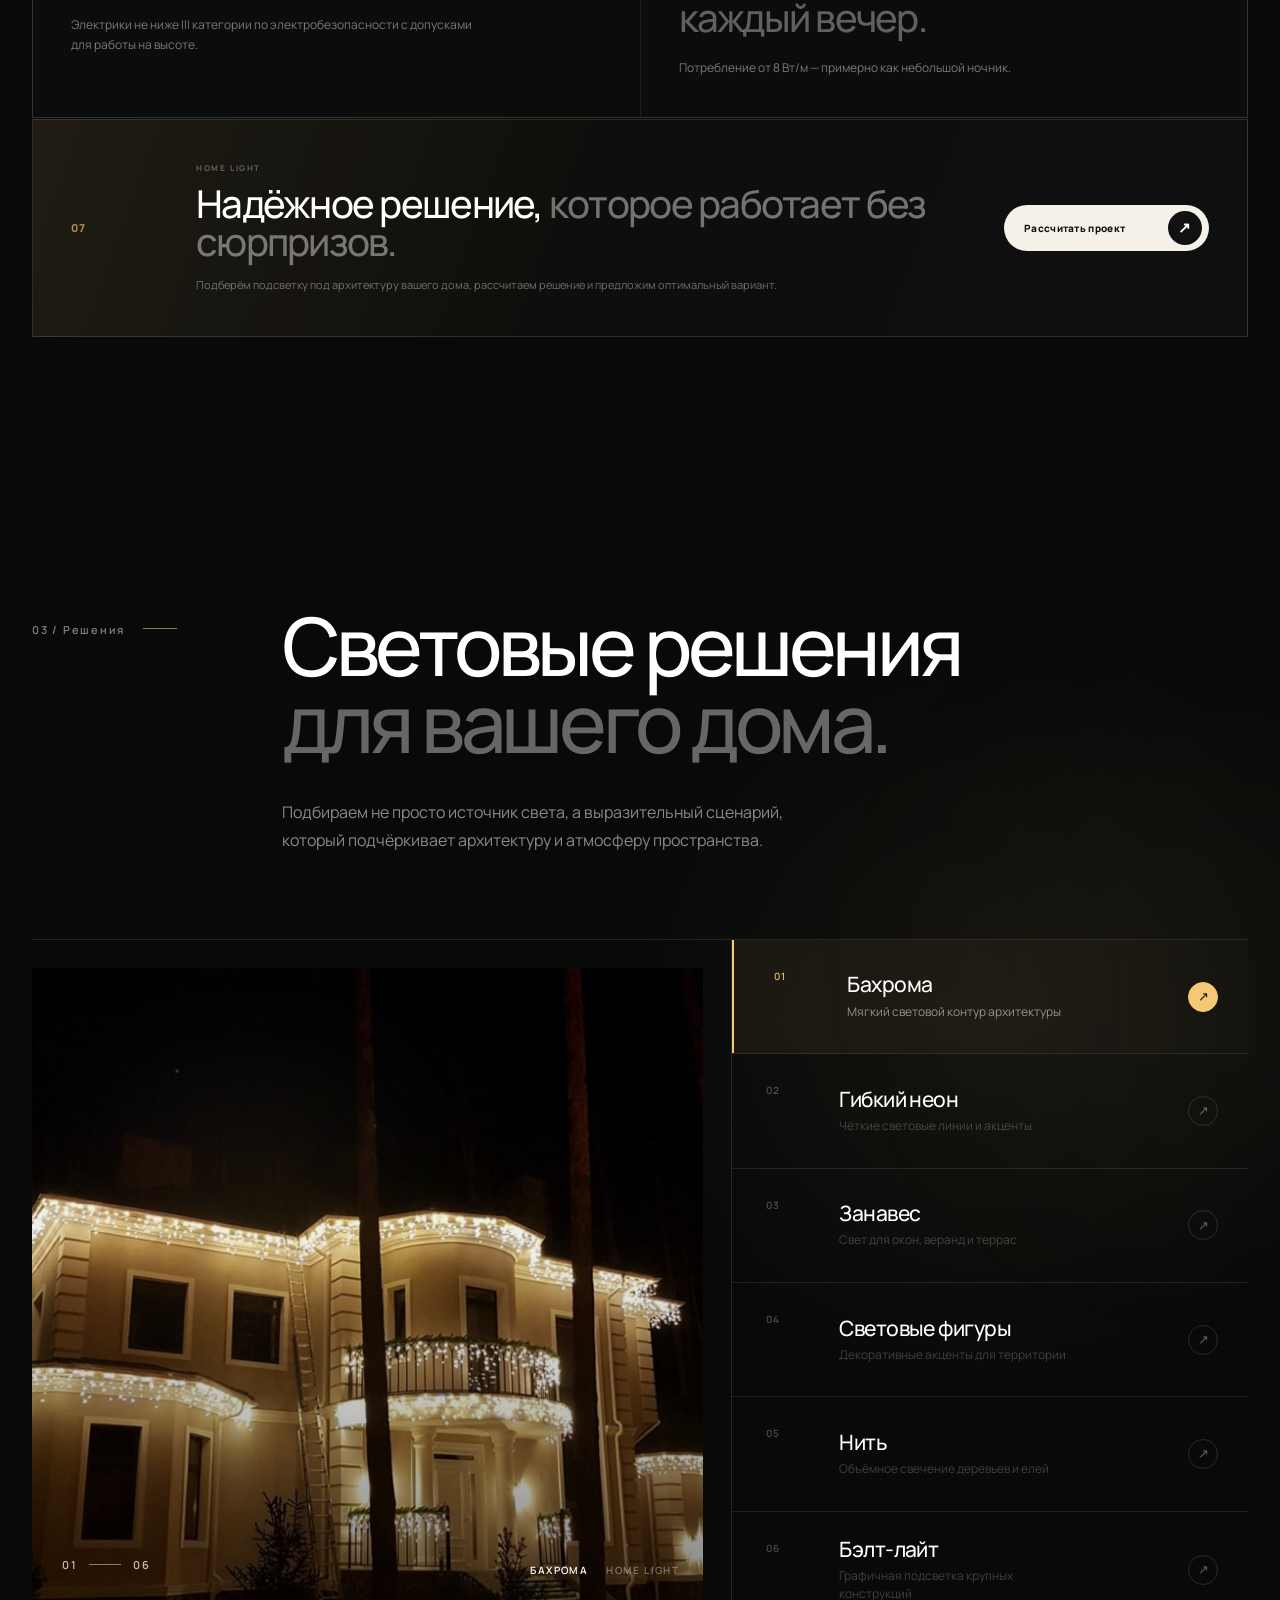
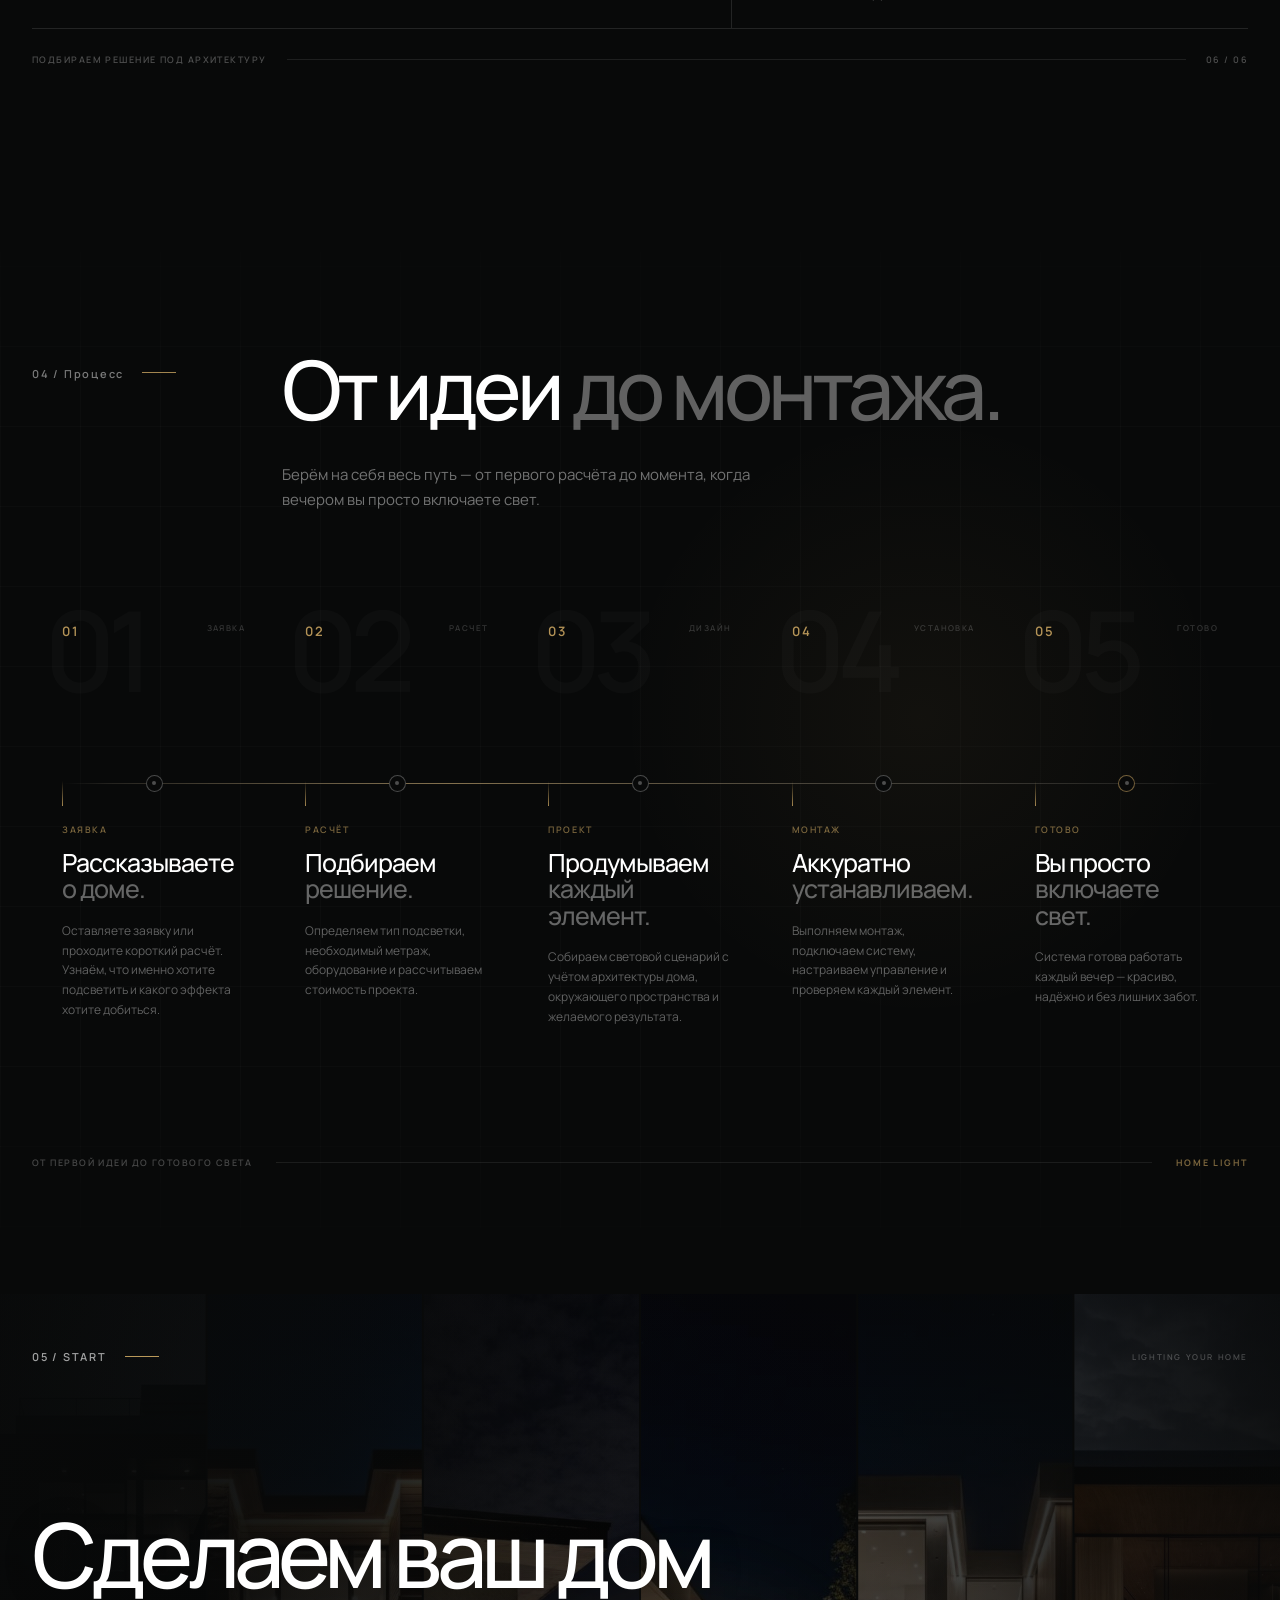
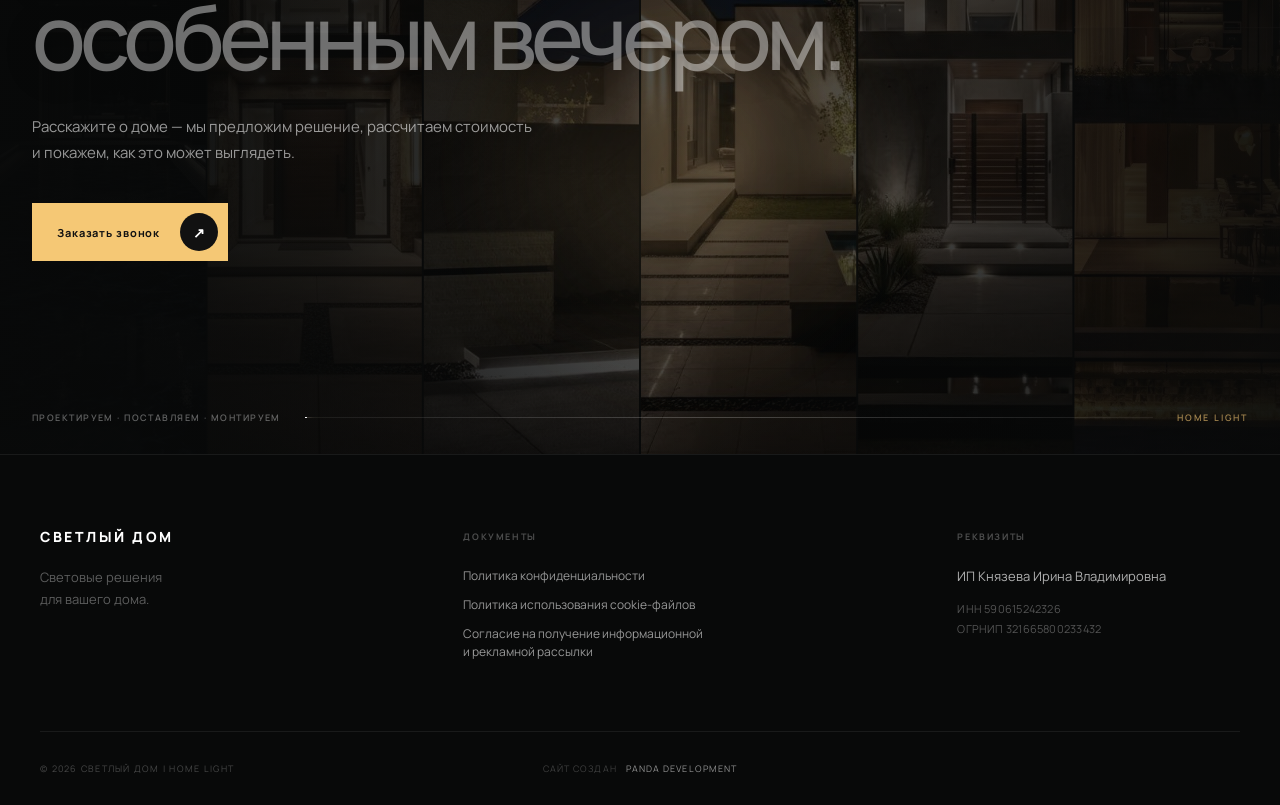
==== commit 39302816: "download_08_11_2026_1" ====
--- a/index.html
+++ b/index.html
@@ -1622,7 +1622,11 @@
 </section>
 
 
-
+<style>
+    section.testimonials-section {
+        display: none !important;
+    }
+</style>
 <!-- =========================================================
      TESTIMONIALS
 ========================================================= -->
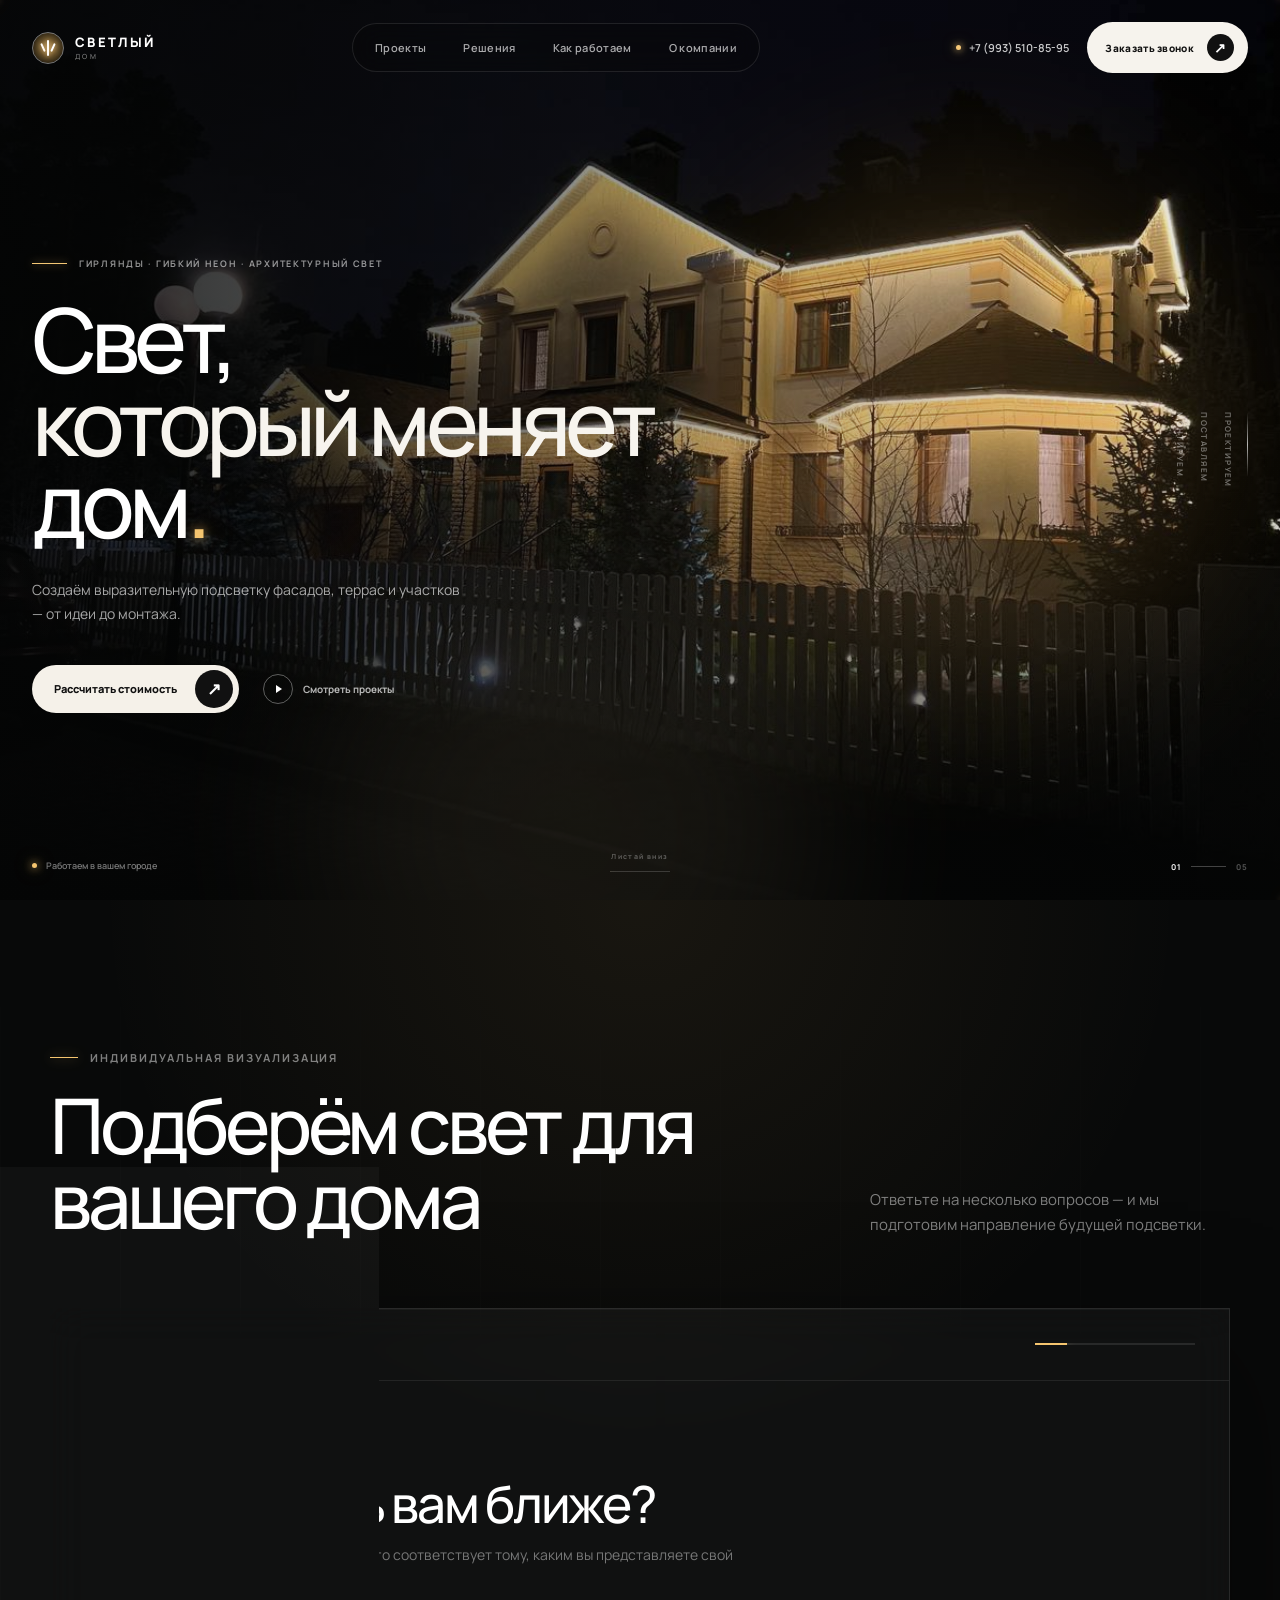
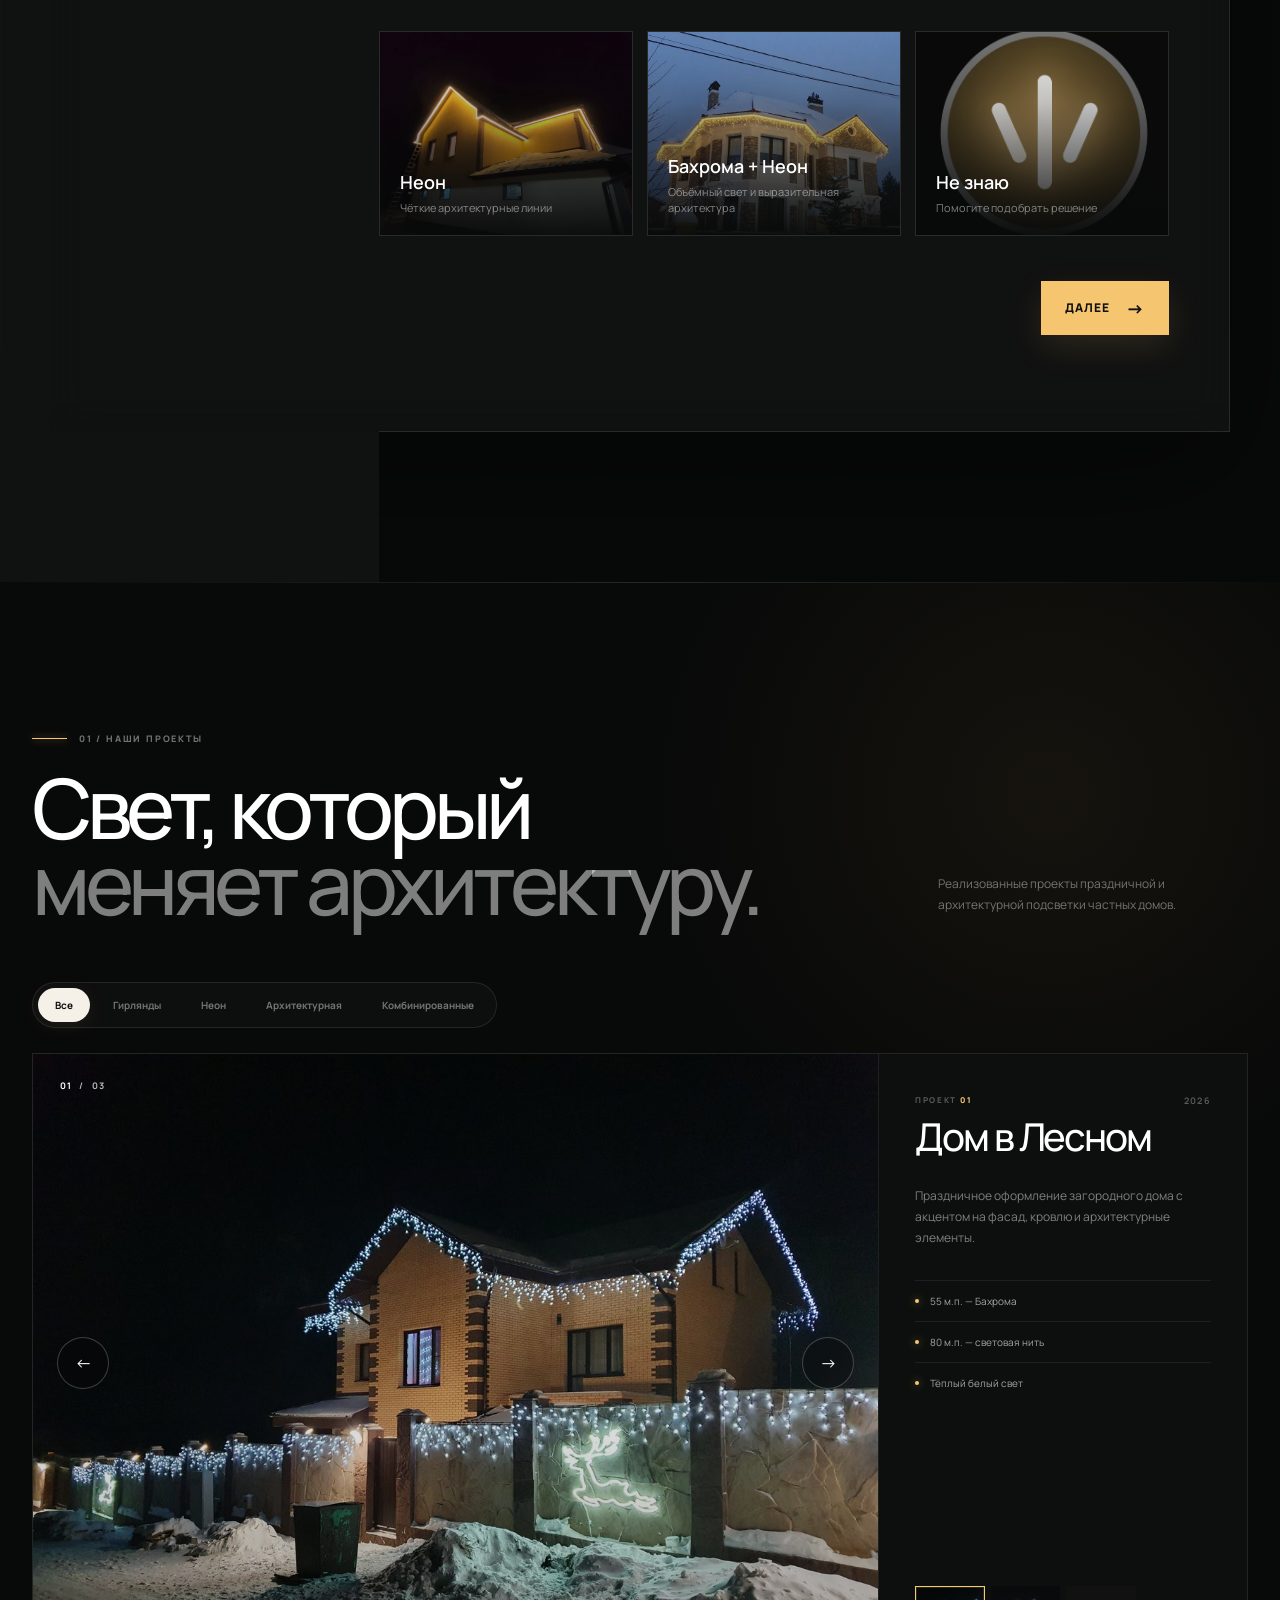
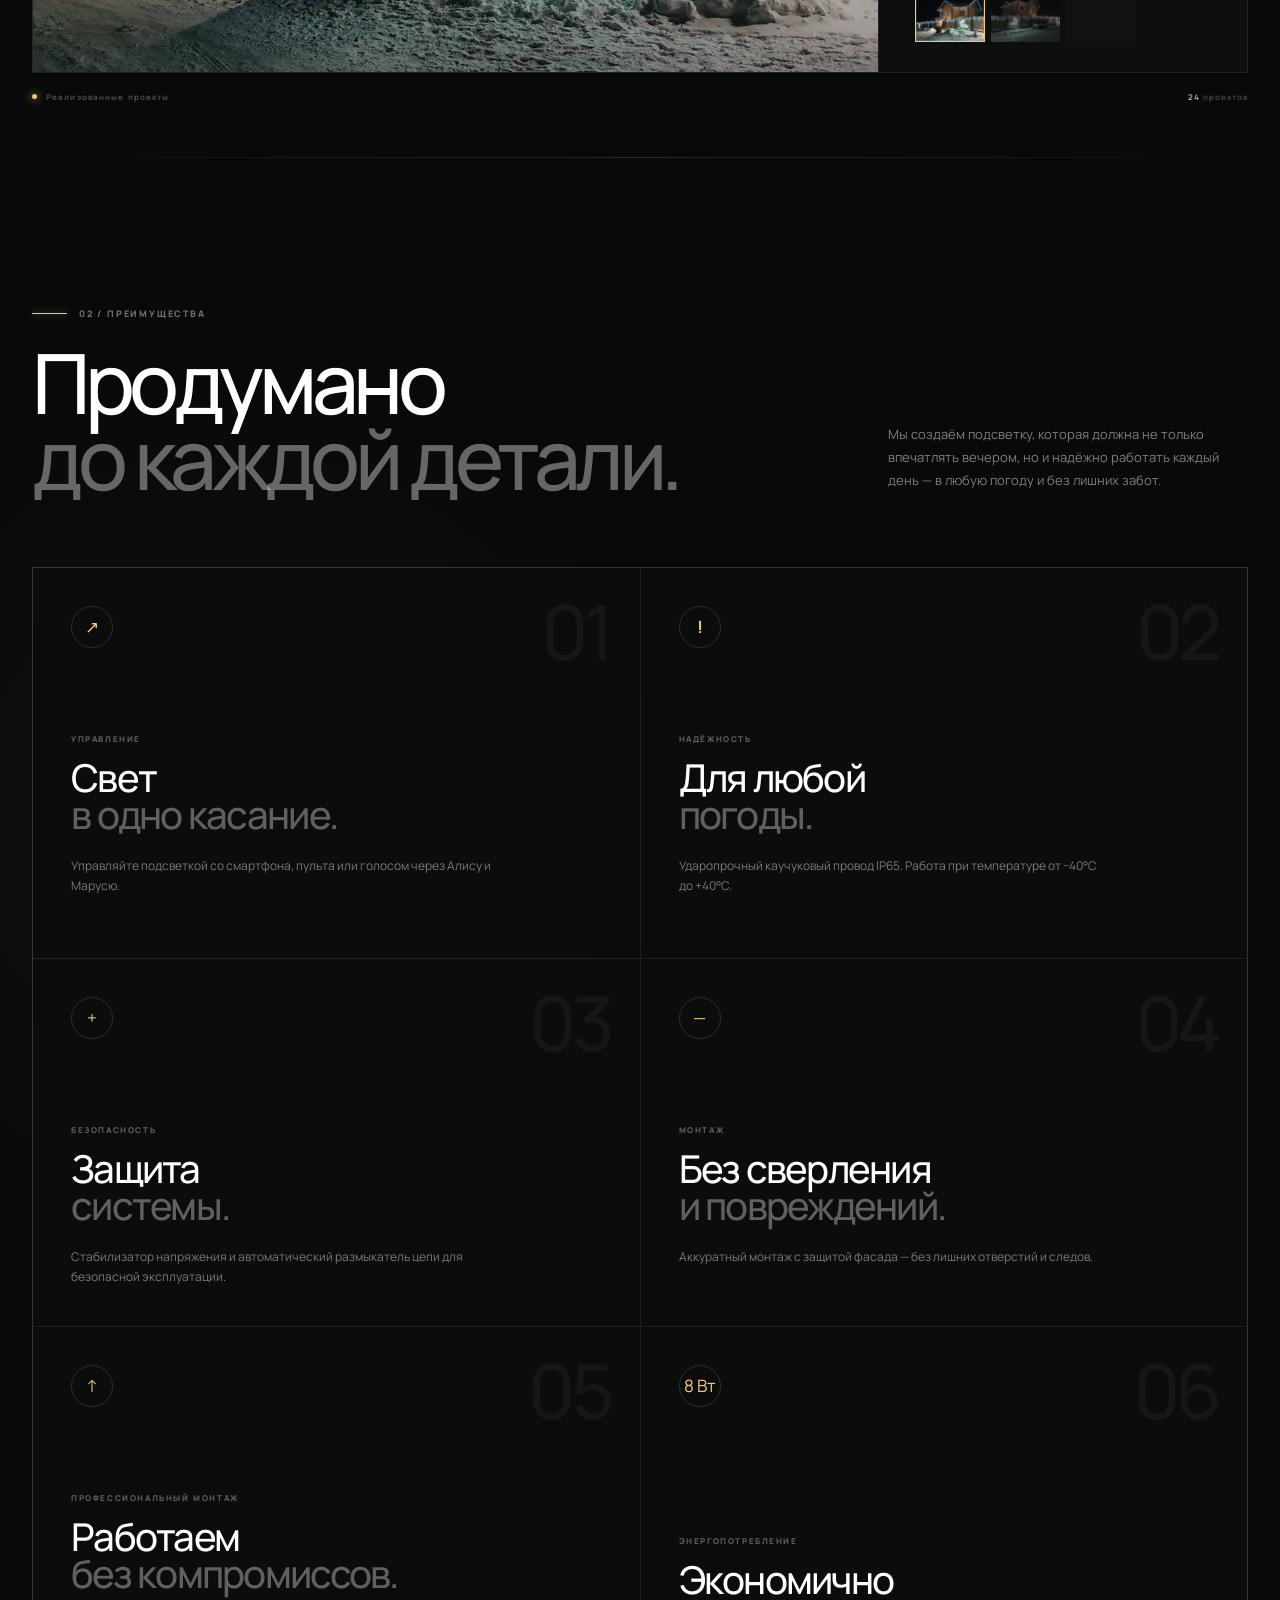
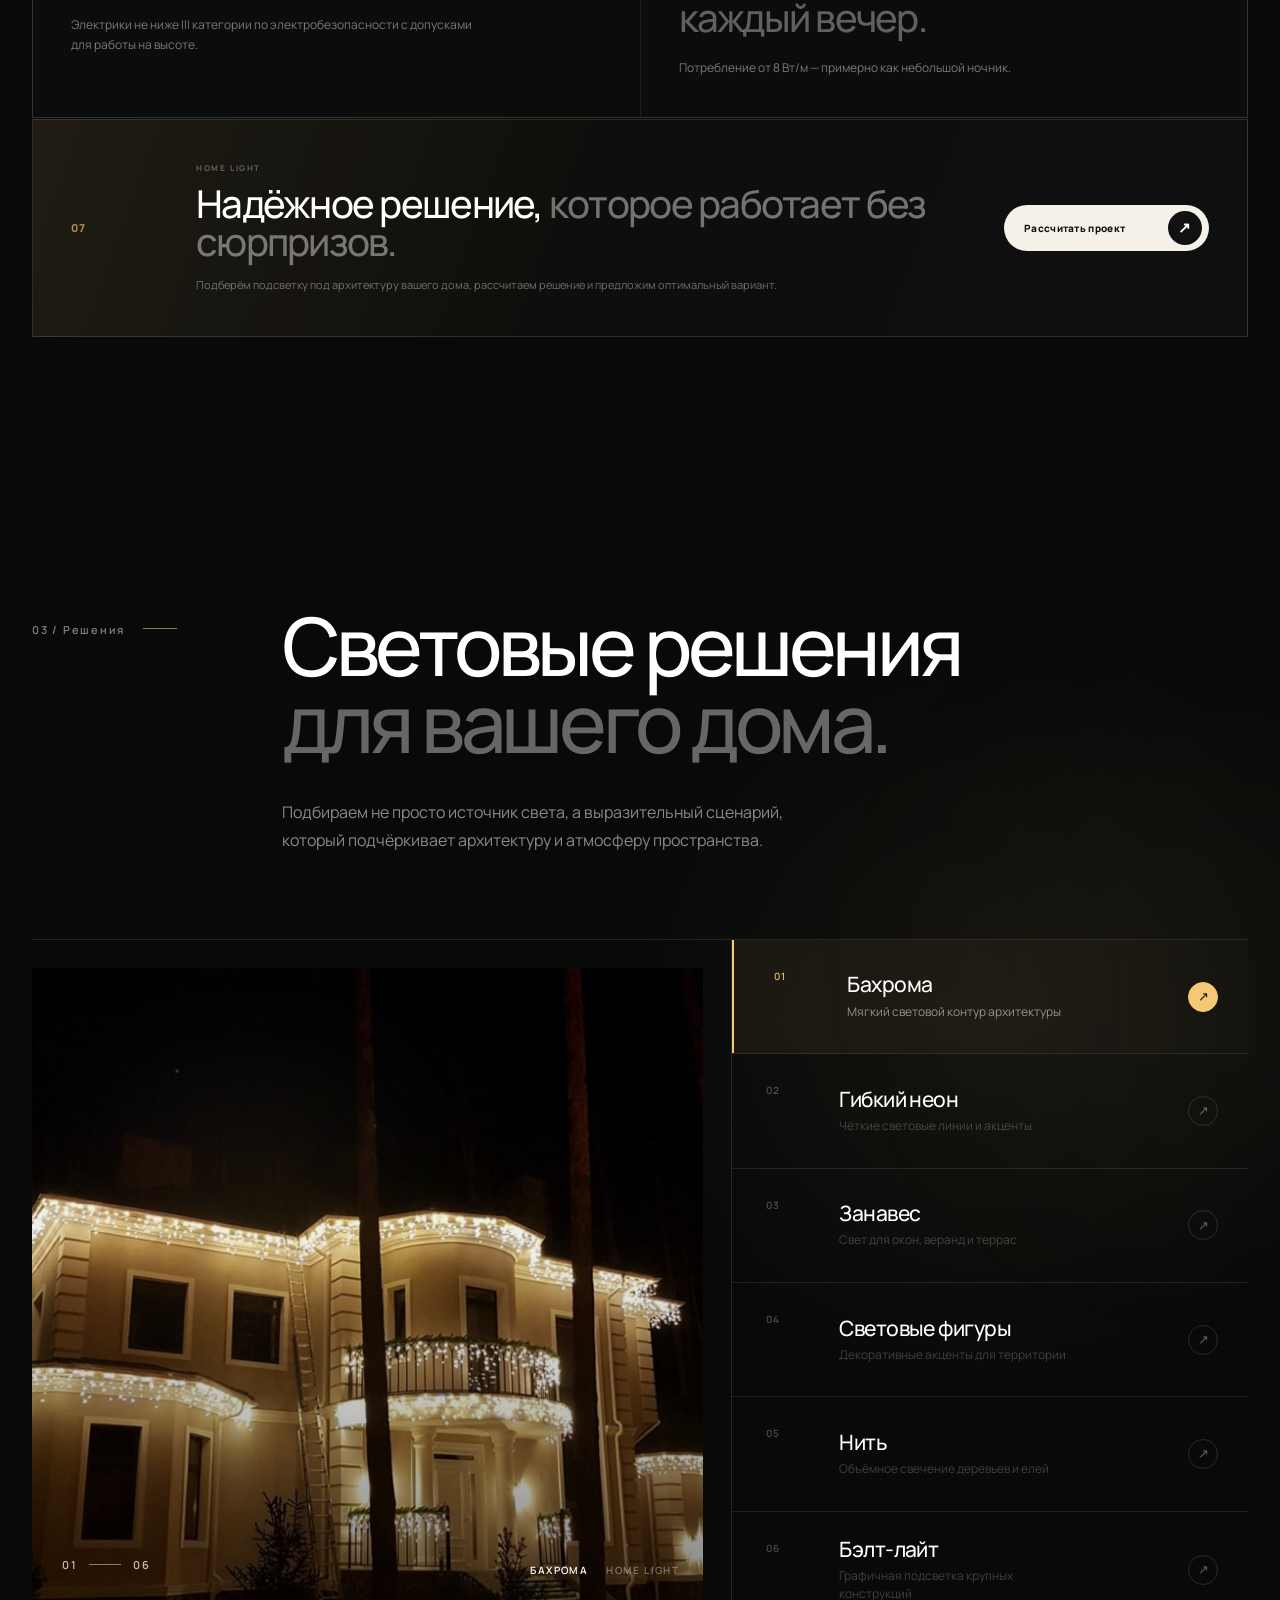
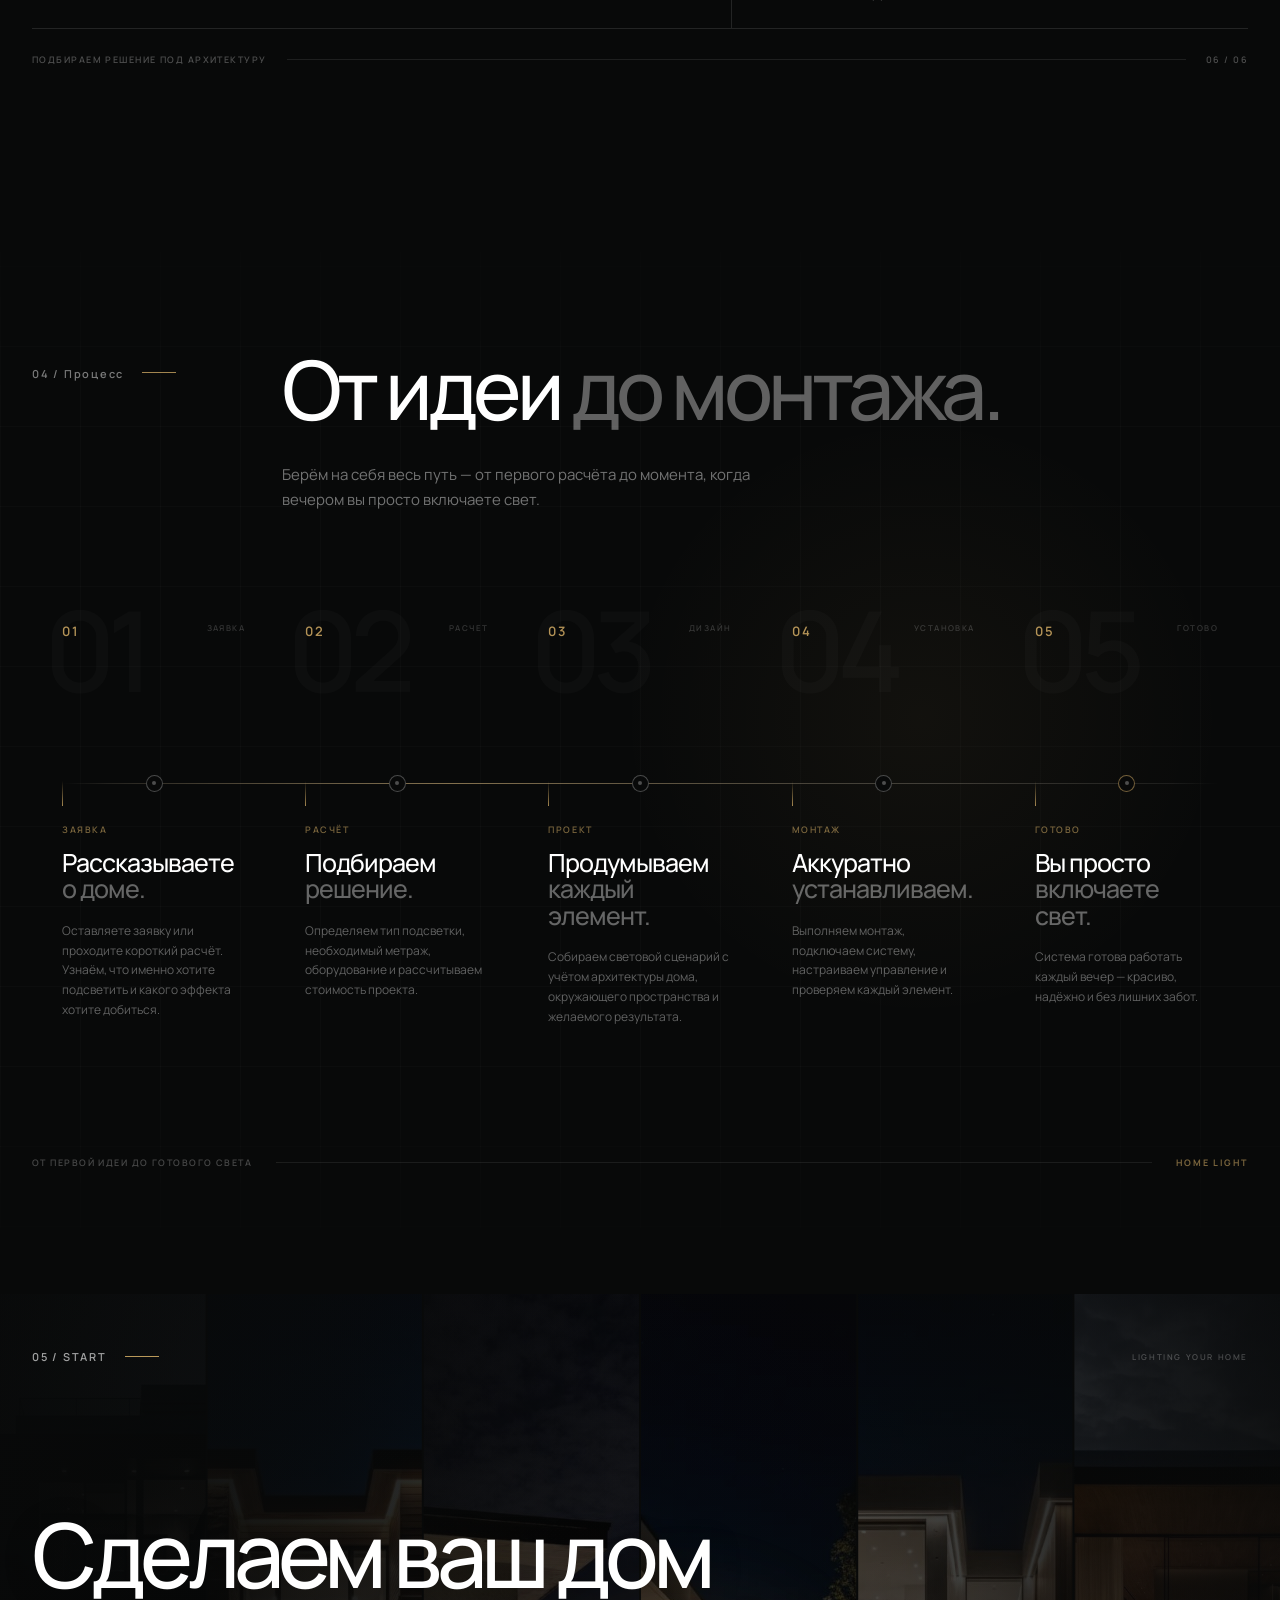
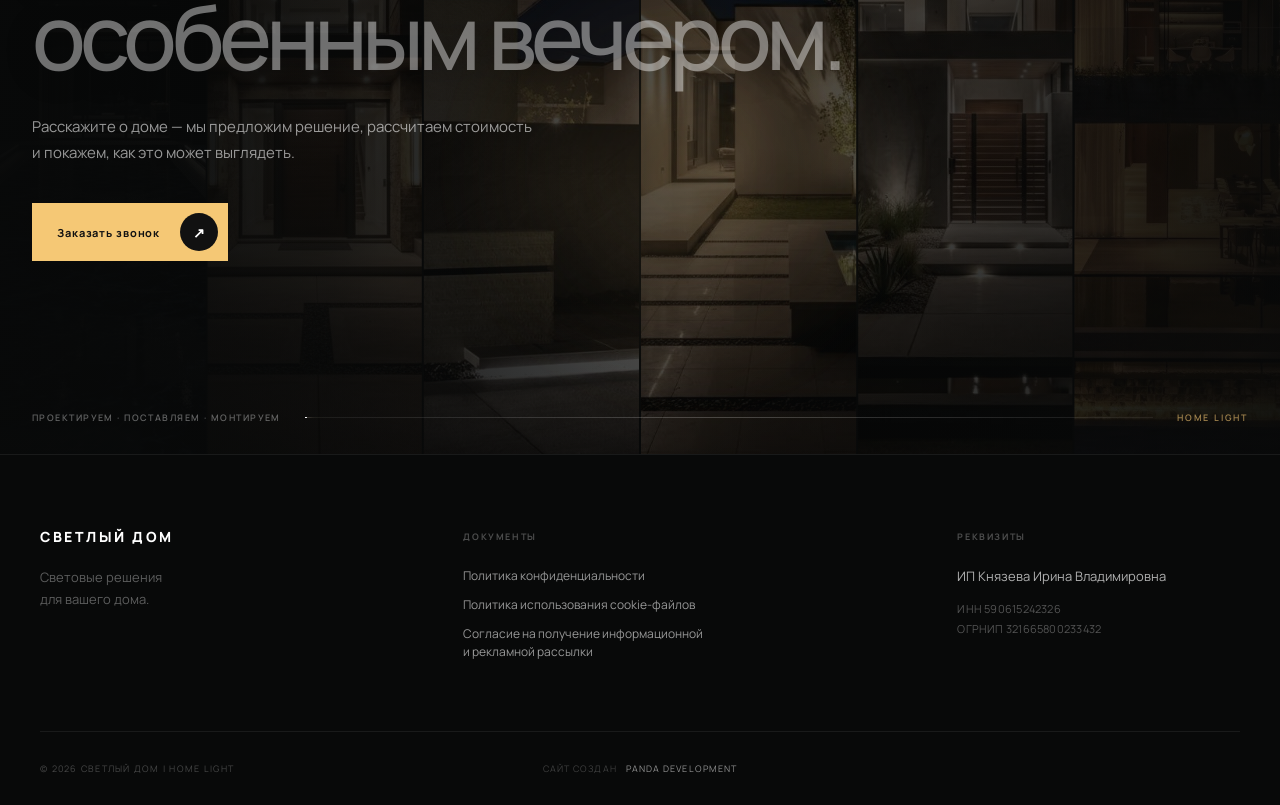
==== commit 36ba3e0c: "download_08_11_2026_1" ====
--- a/index.html
+++ b/index.html
@@ -186,9 +186,9 @@
                 <span>Как работаем</span>
             </a>
 
-            <a href="#testimonials" class="nav-link">
+            <!-- <a href="#testimonials" class="nav-link">
                 <span>Отзывы</span>
-            </a>
+            </a> -->
 
             <a href="#about" class="nav-link">
                 <span>О компании</span>
@@ -282,11 +282,11 @@
                 <span class="mobile-nav-arrow">↗</span>
             </a>
 
-            <a href="#testimonials" class="mobile-nav-link">
+            <!-- <a href="#testimonials" class="mobile-nav-link">
                 <span class="mobile-nav-number">04</span>
                 <span class="mobile-nav-title">Отзывы</span>
                 <span class="mobile-nav-arrow">↗</span>
-            </a>
+            </a> -->
 
 <!--             <a href="#about" class="mobile-nav-link">
                 <span class="mobile-nav-number">05</span>
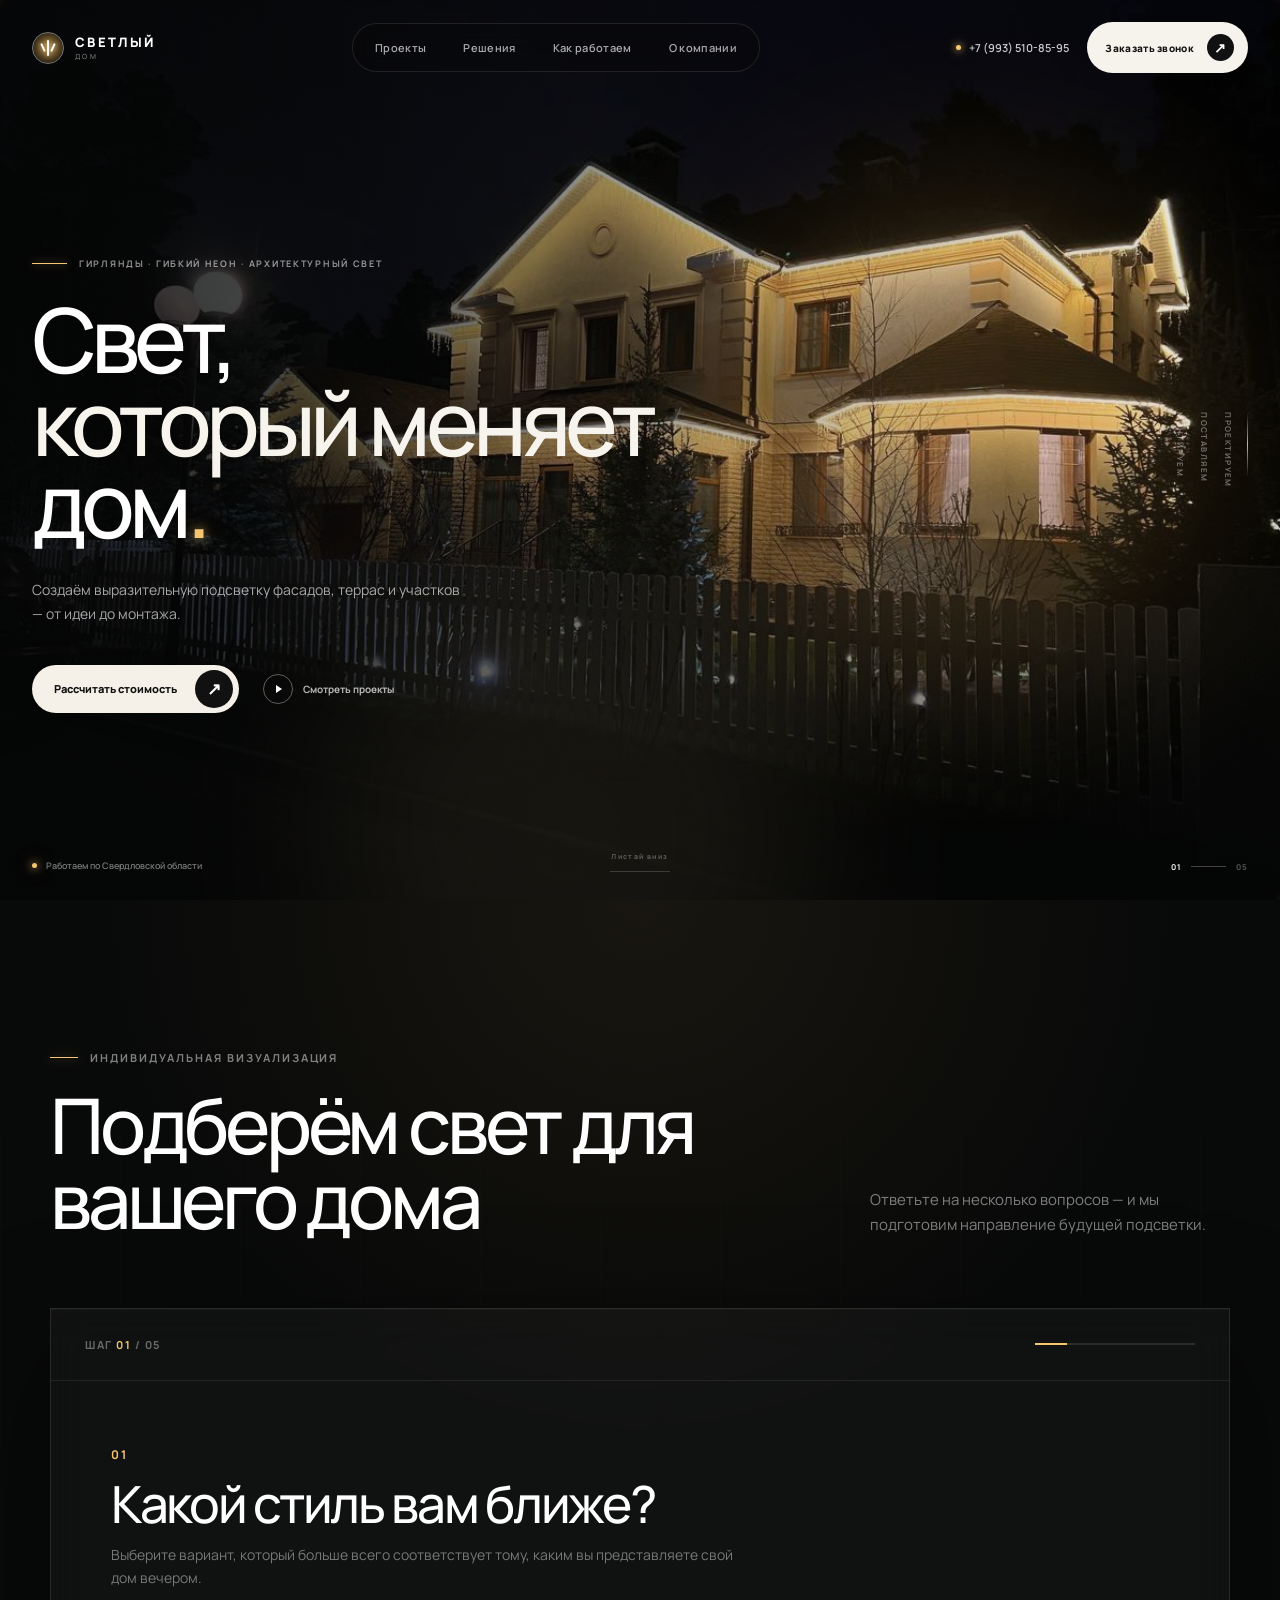
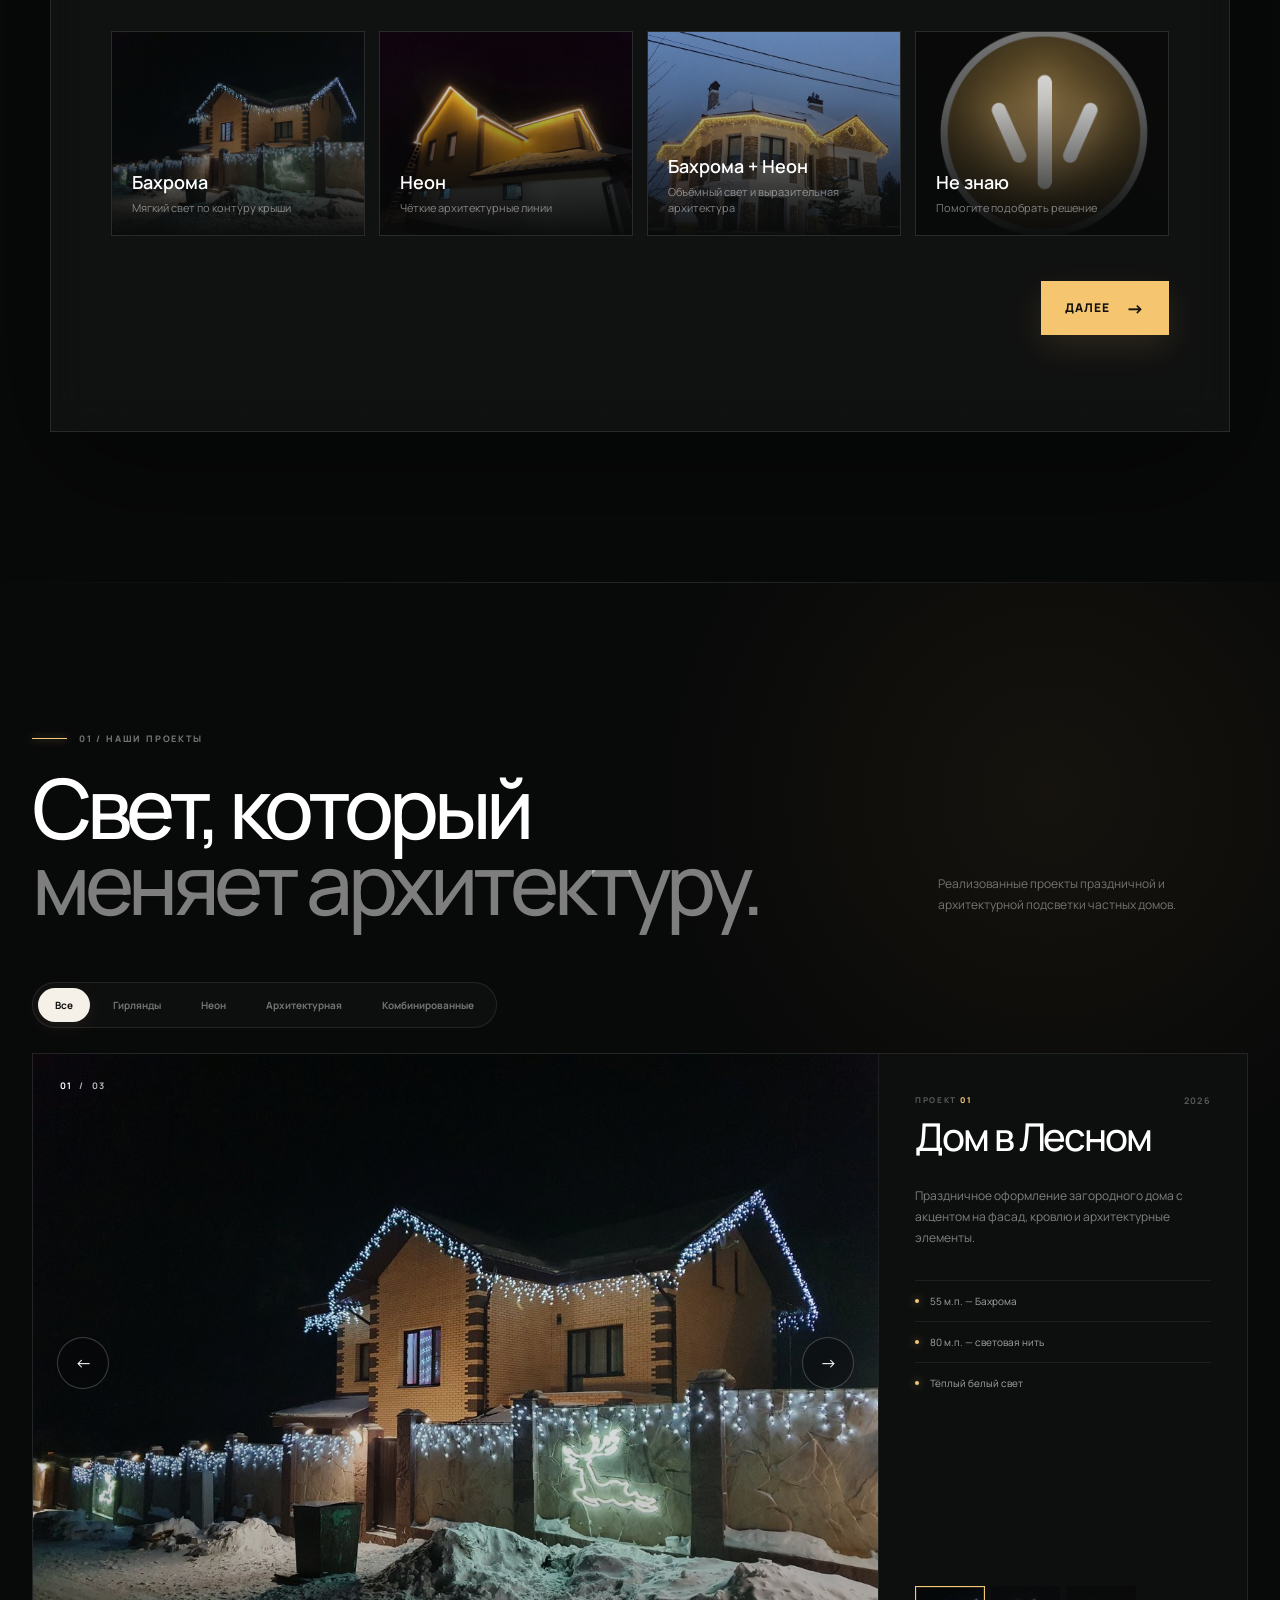
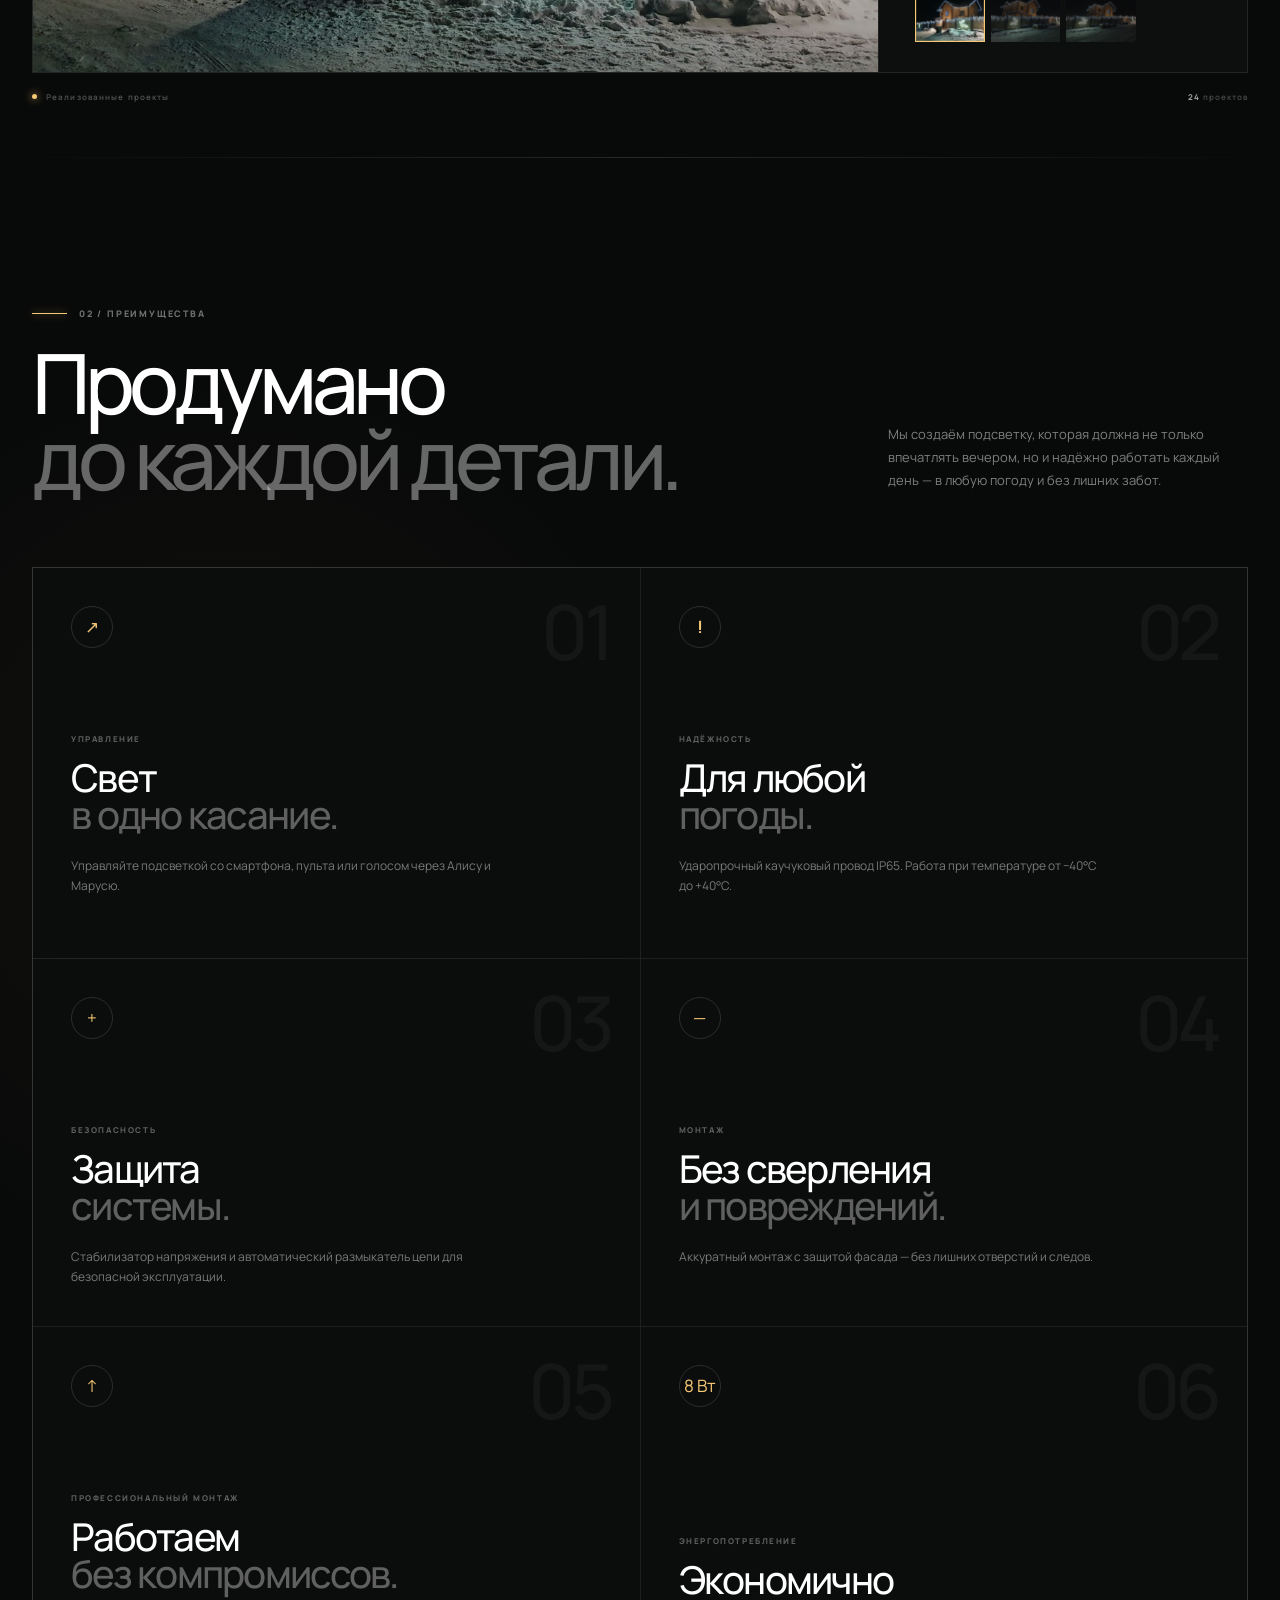
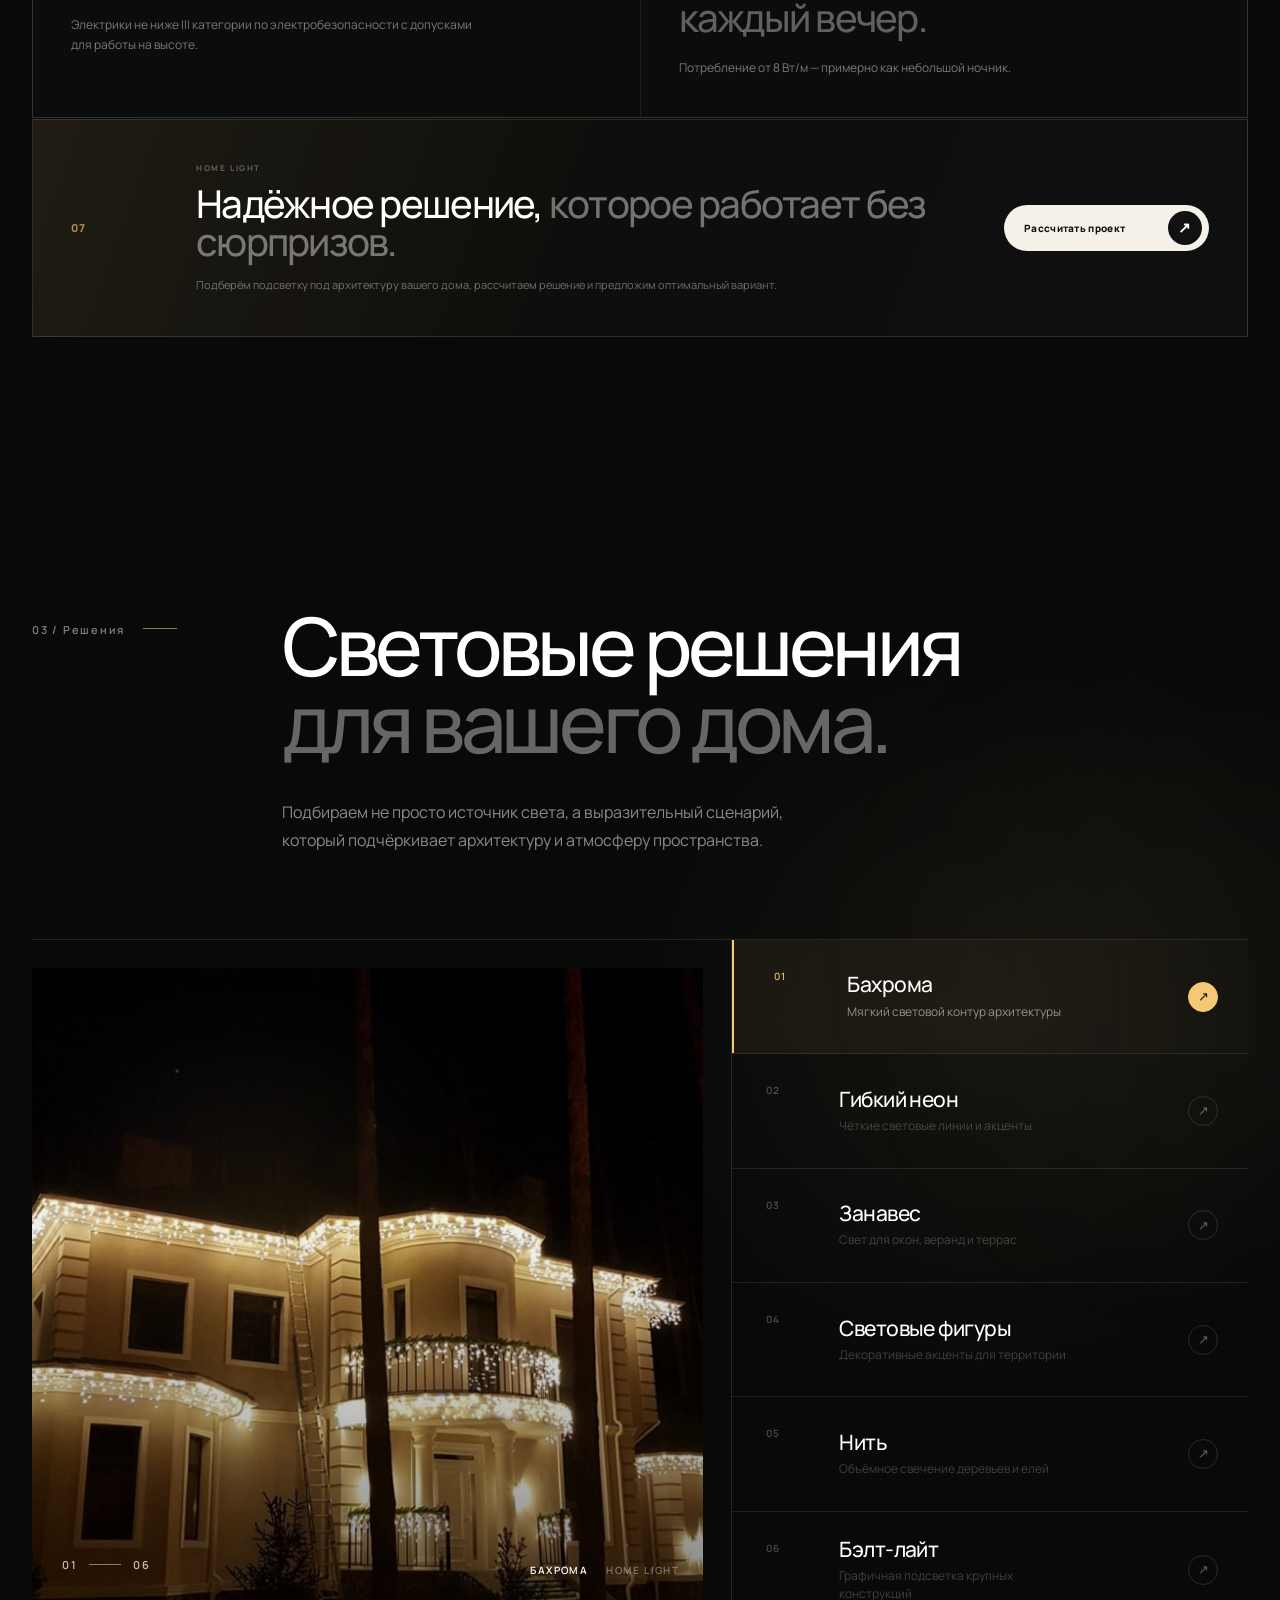
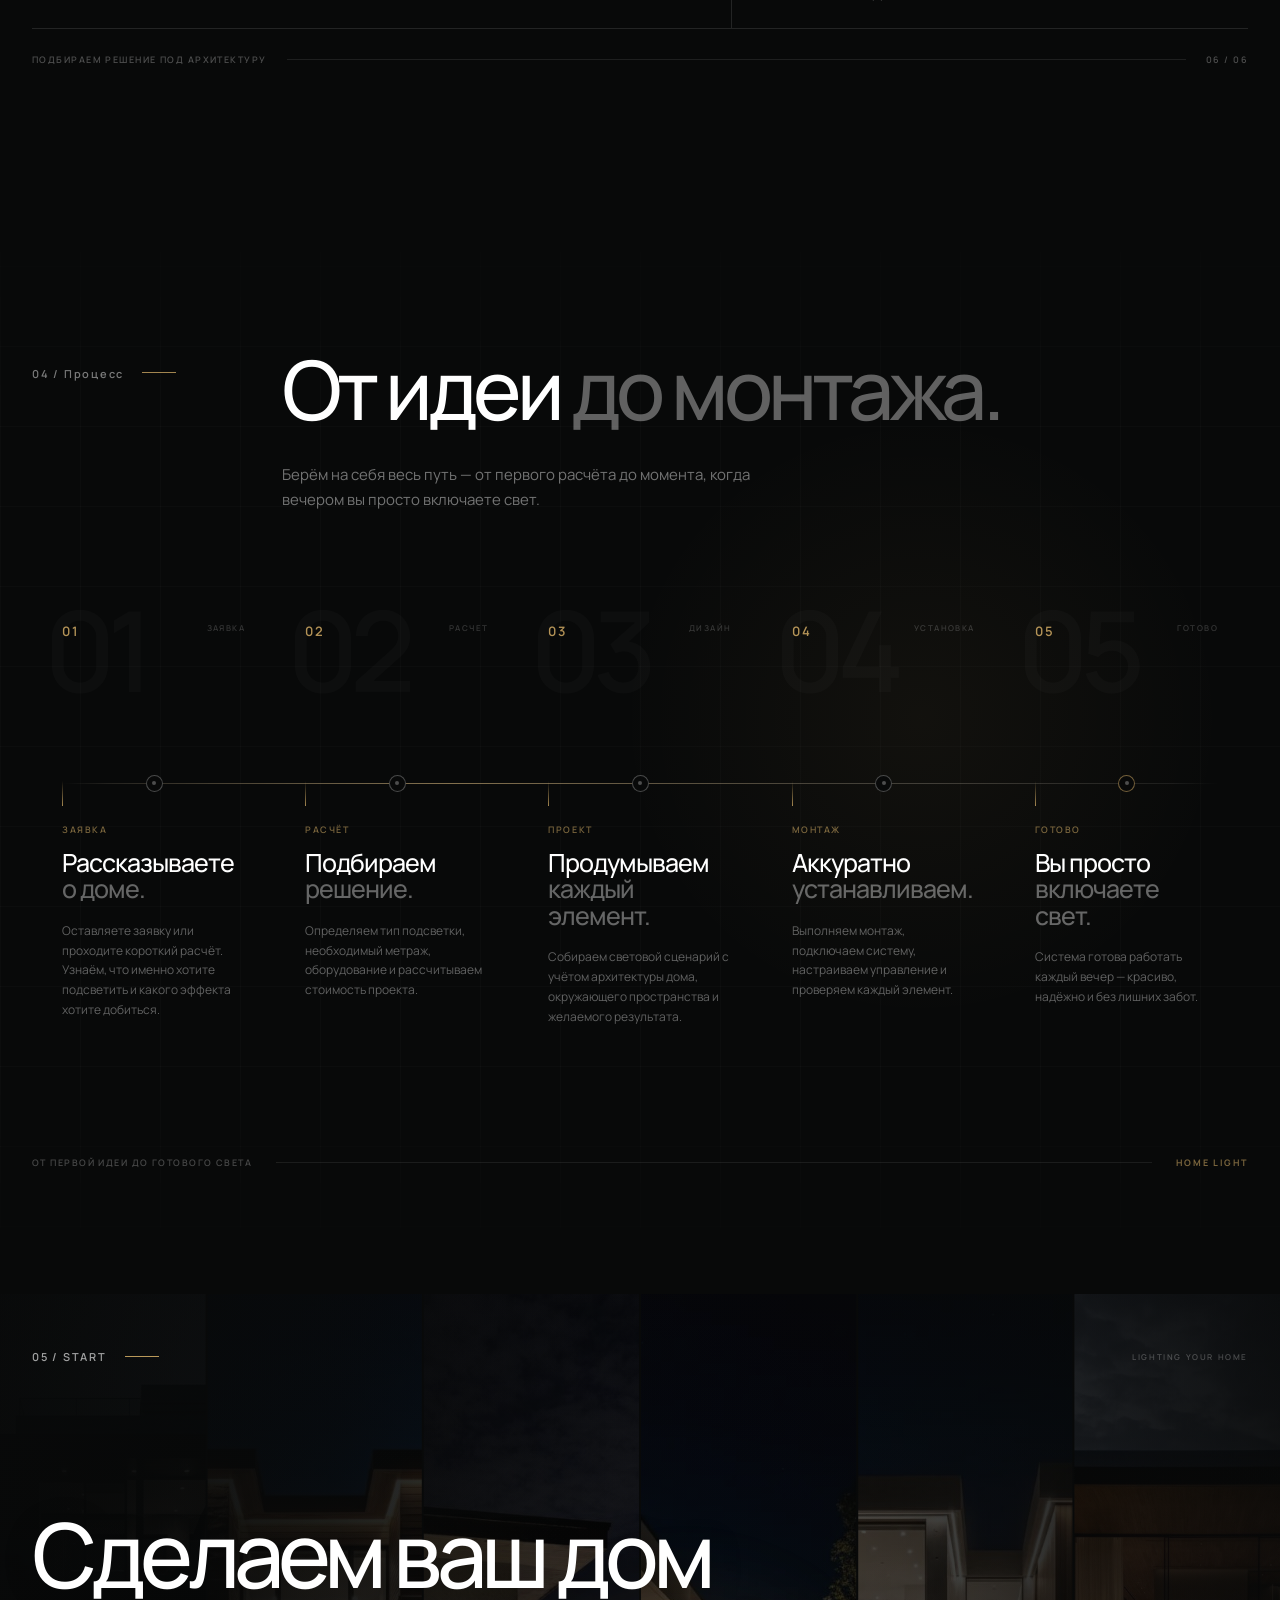
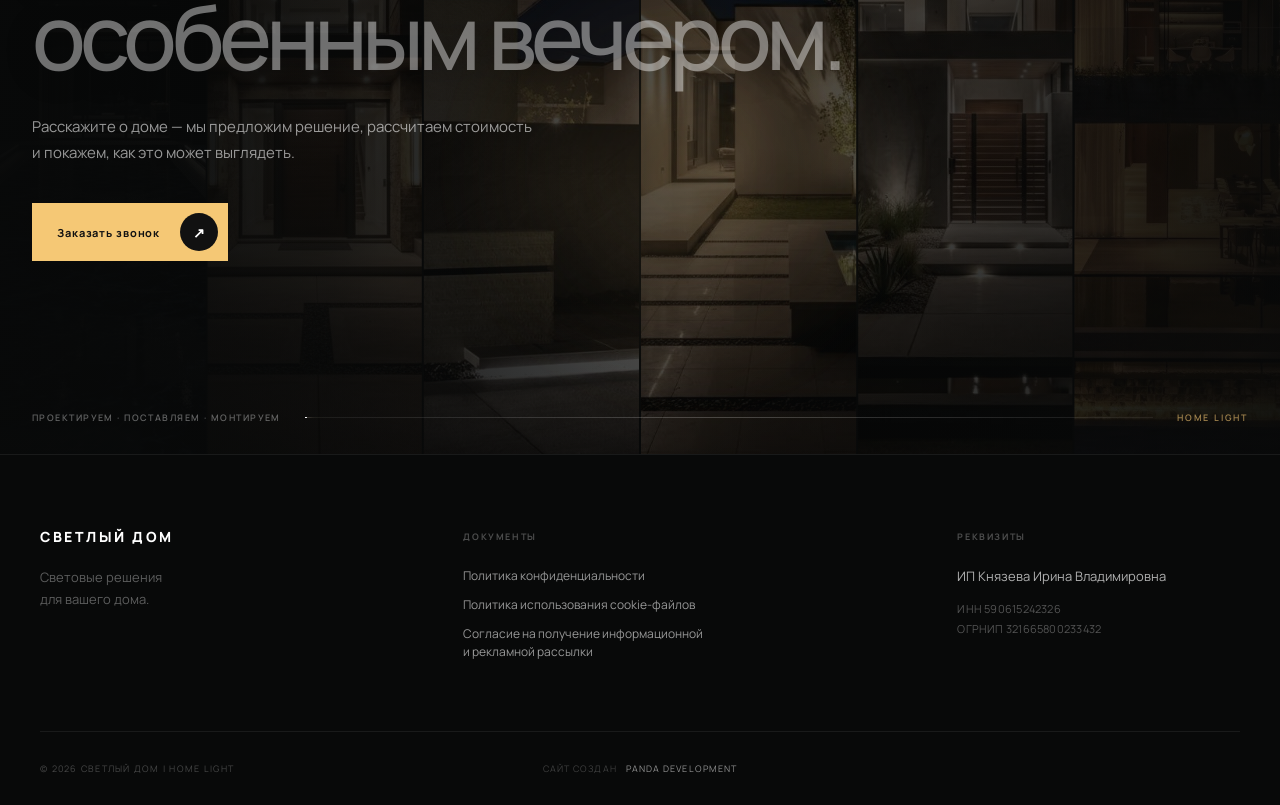
==== commit 0350844d: "downlload_24_11_2026_1" ====
--- a/index.html
+++ b/index.html
@@ -448,7 +448,7 @@
 
             <div class="hero-location">
                 <span class="location-pulse"></span>
-                Работаем в вашем городе
+                Работаем по Свердловской области
             </div>
 
 
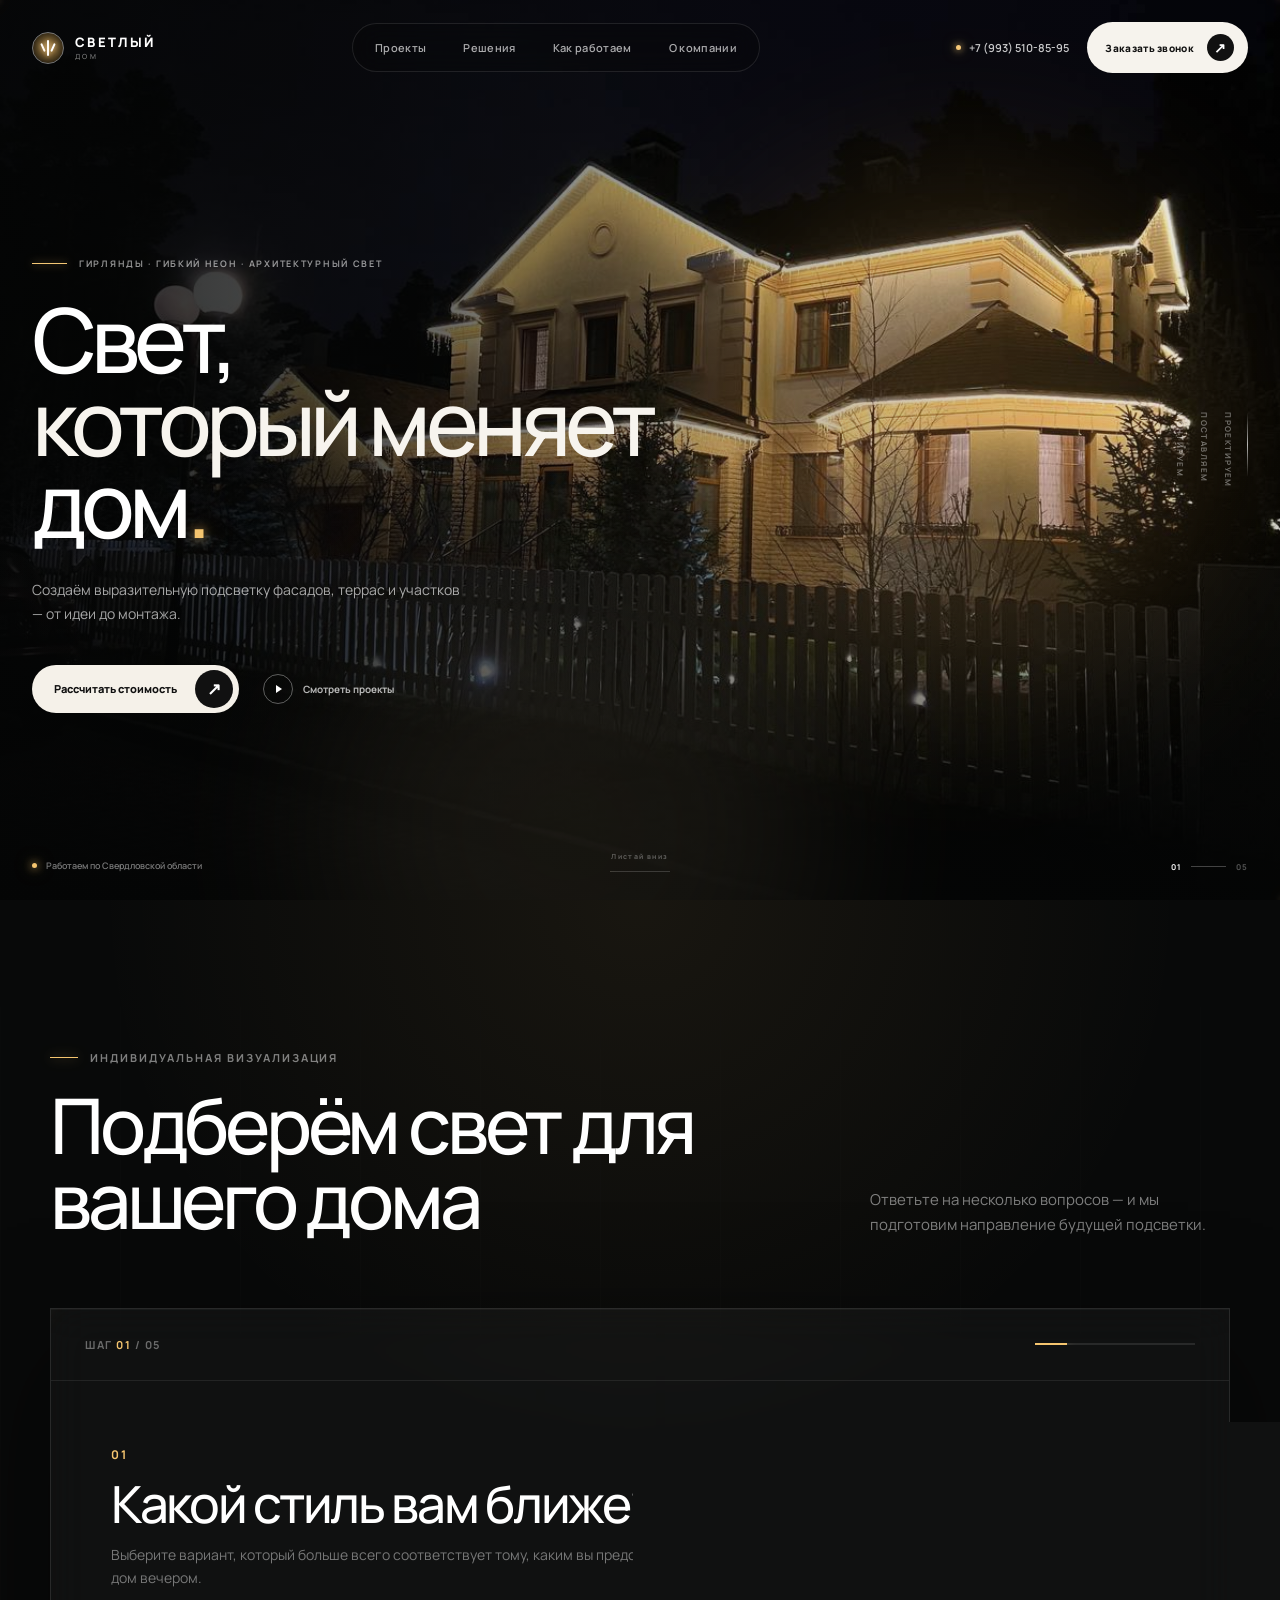
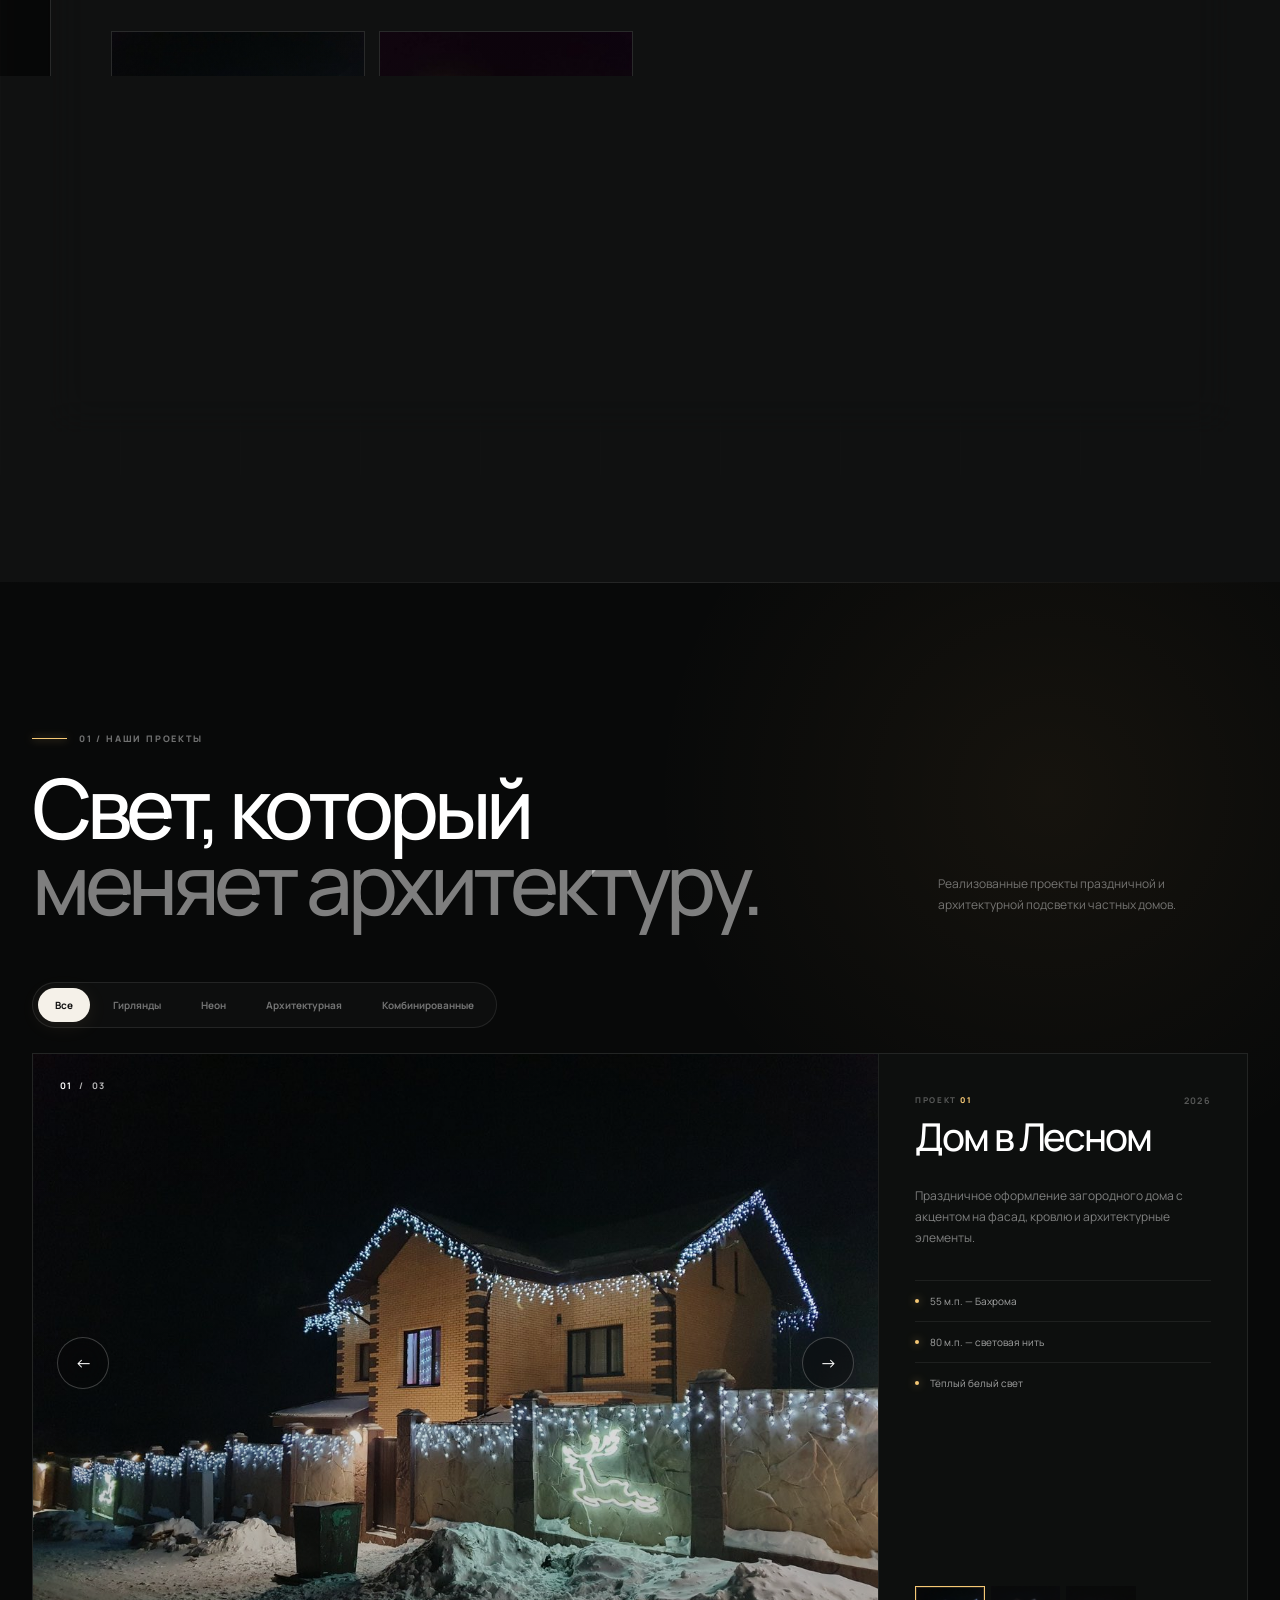
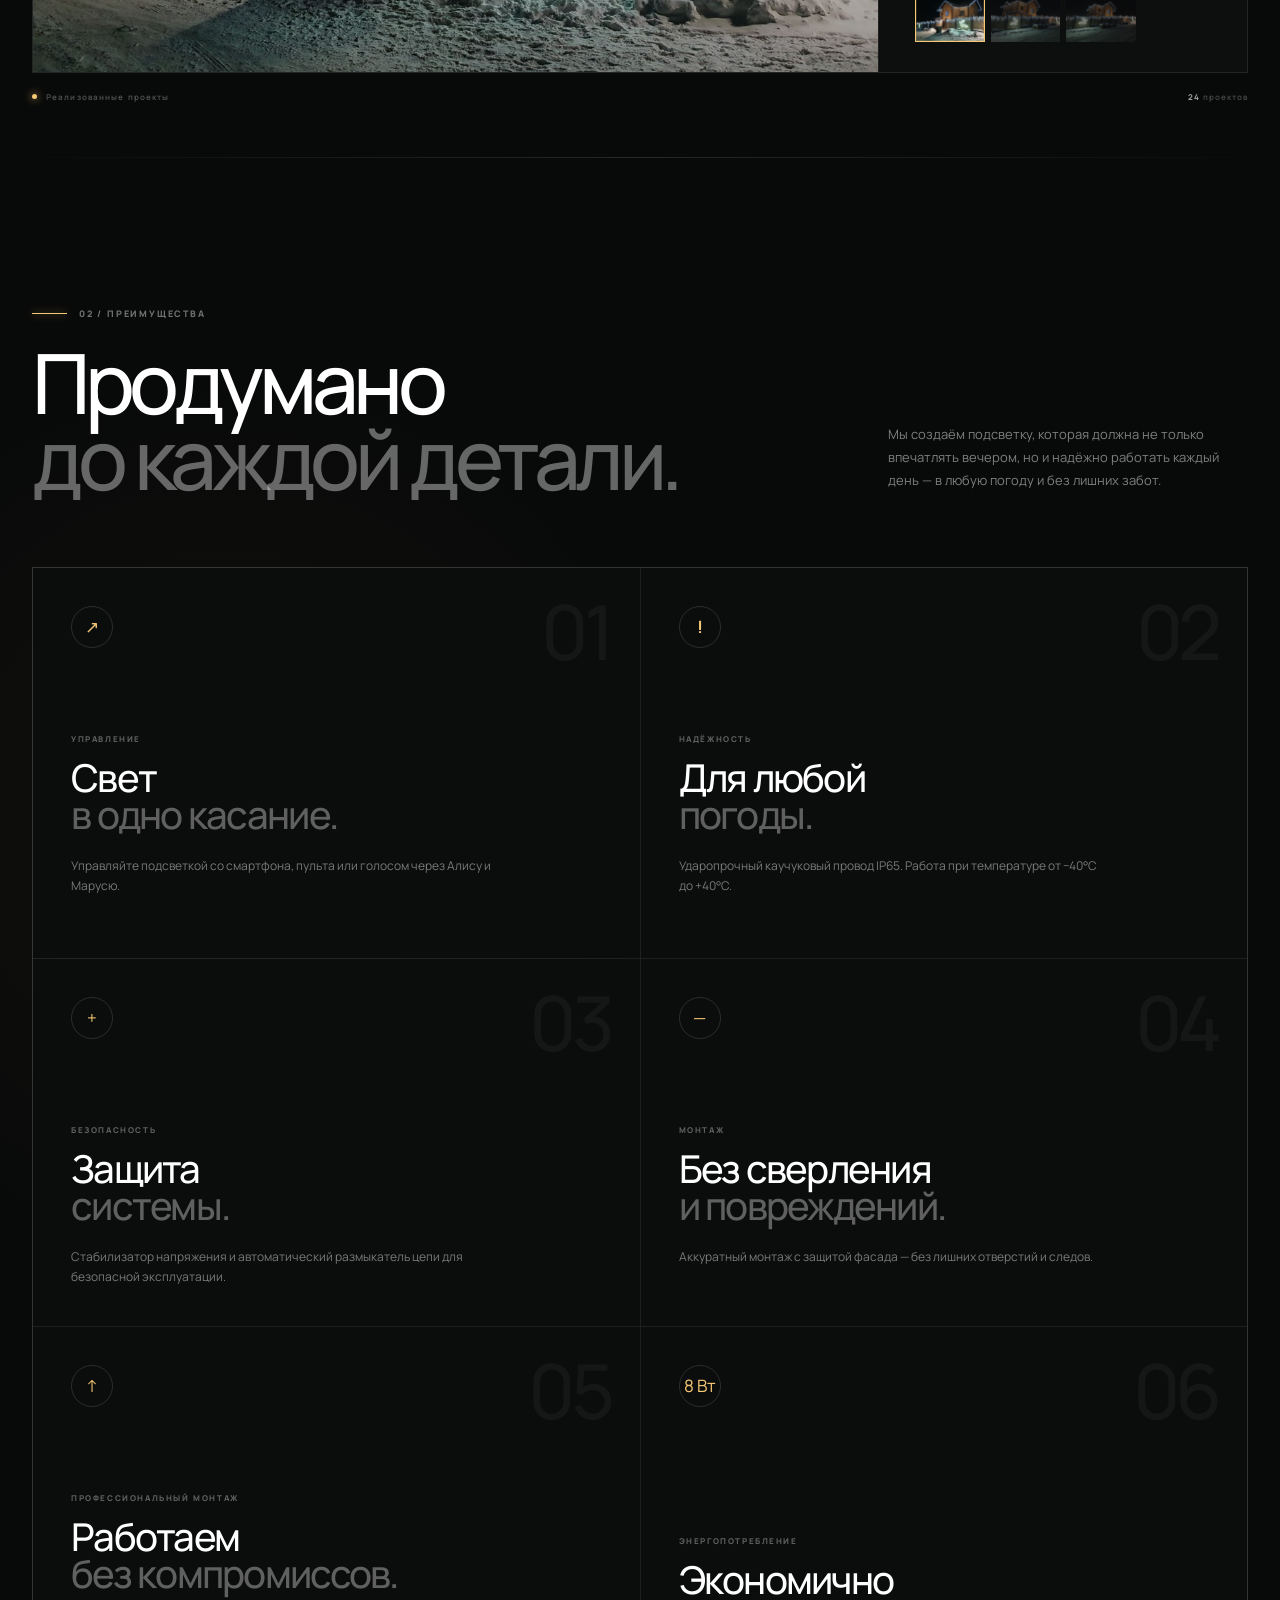
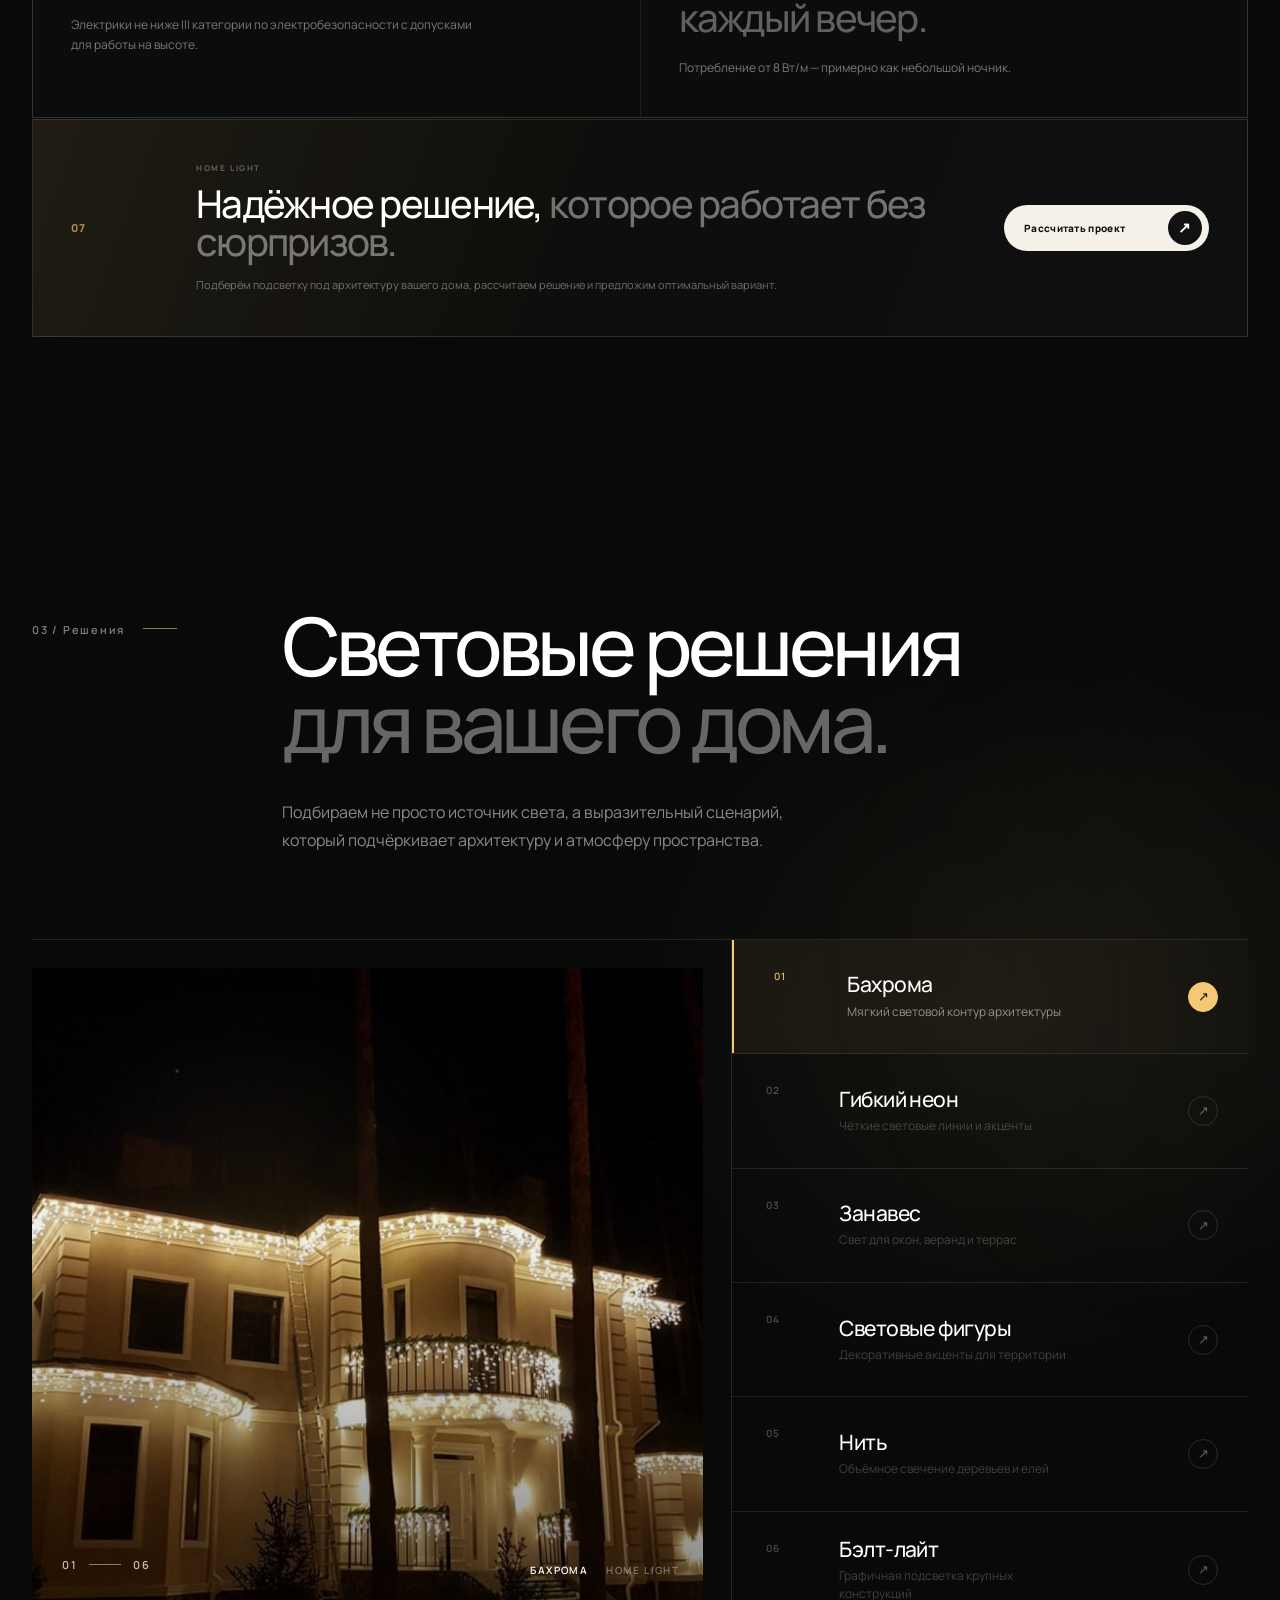
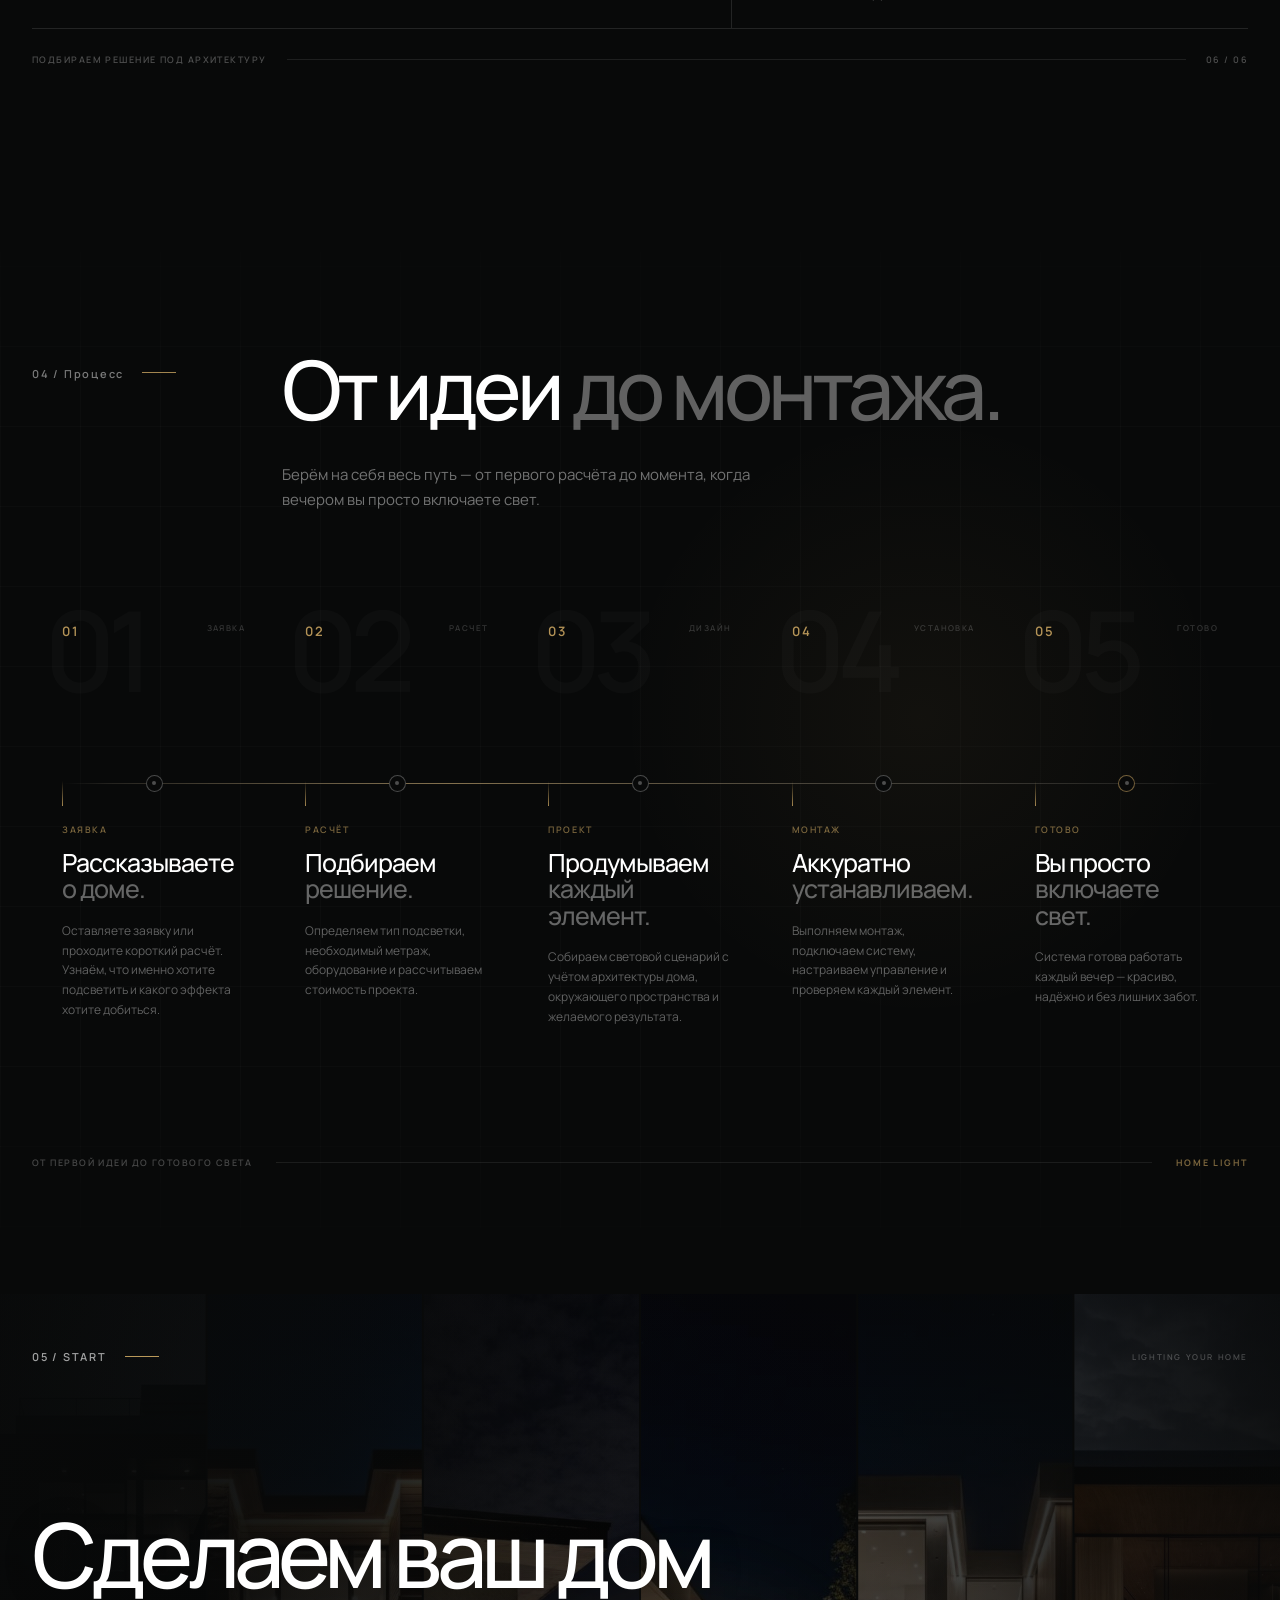
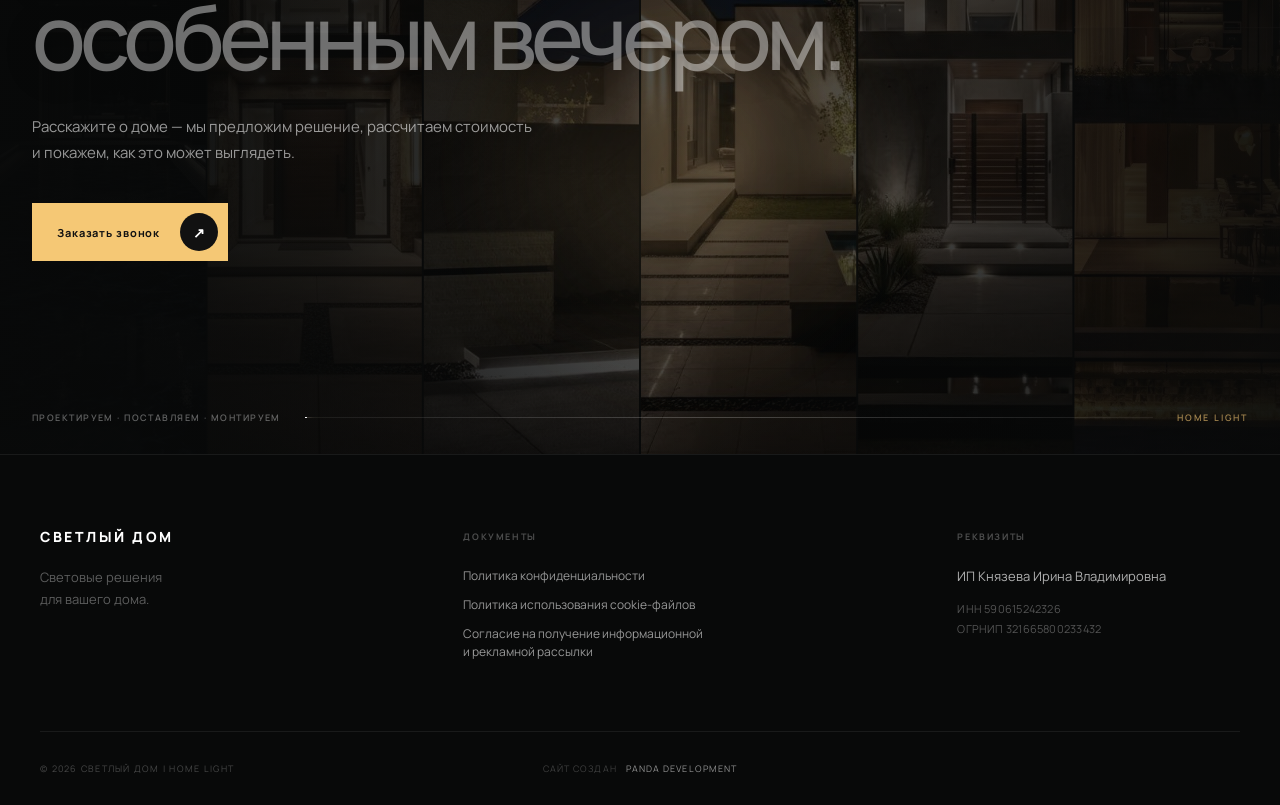
==== commit a12e29b3: "download_24_11_2026_5" ====
(no text change in the page or its own stylesheets)
